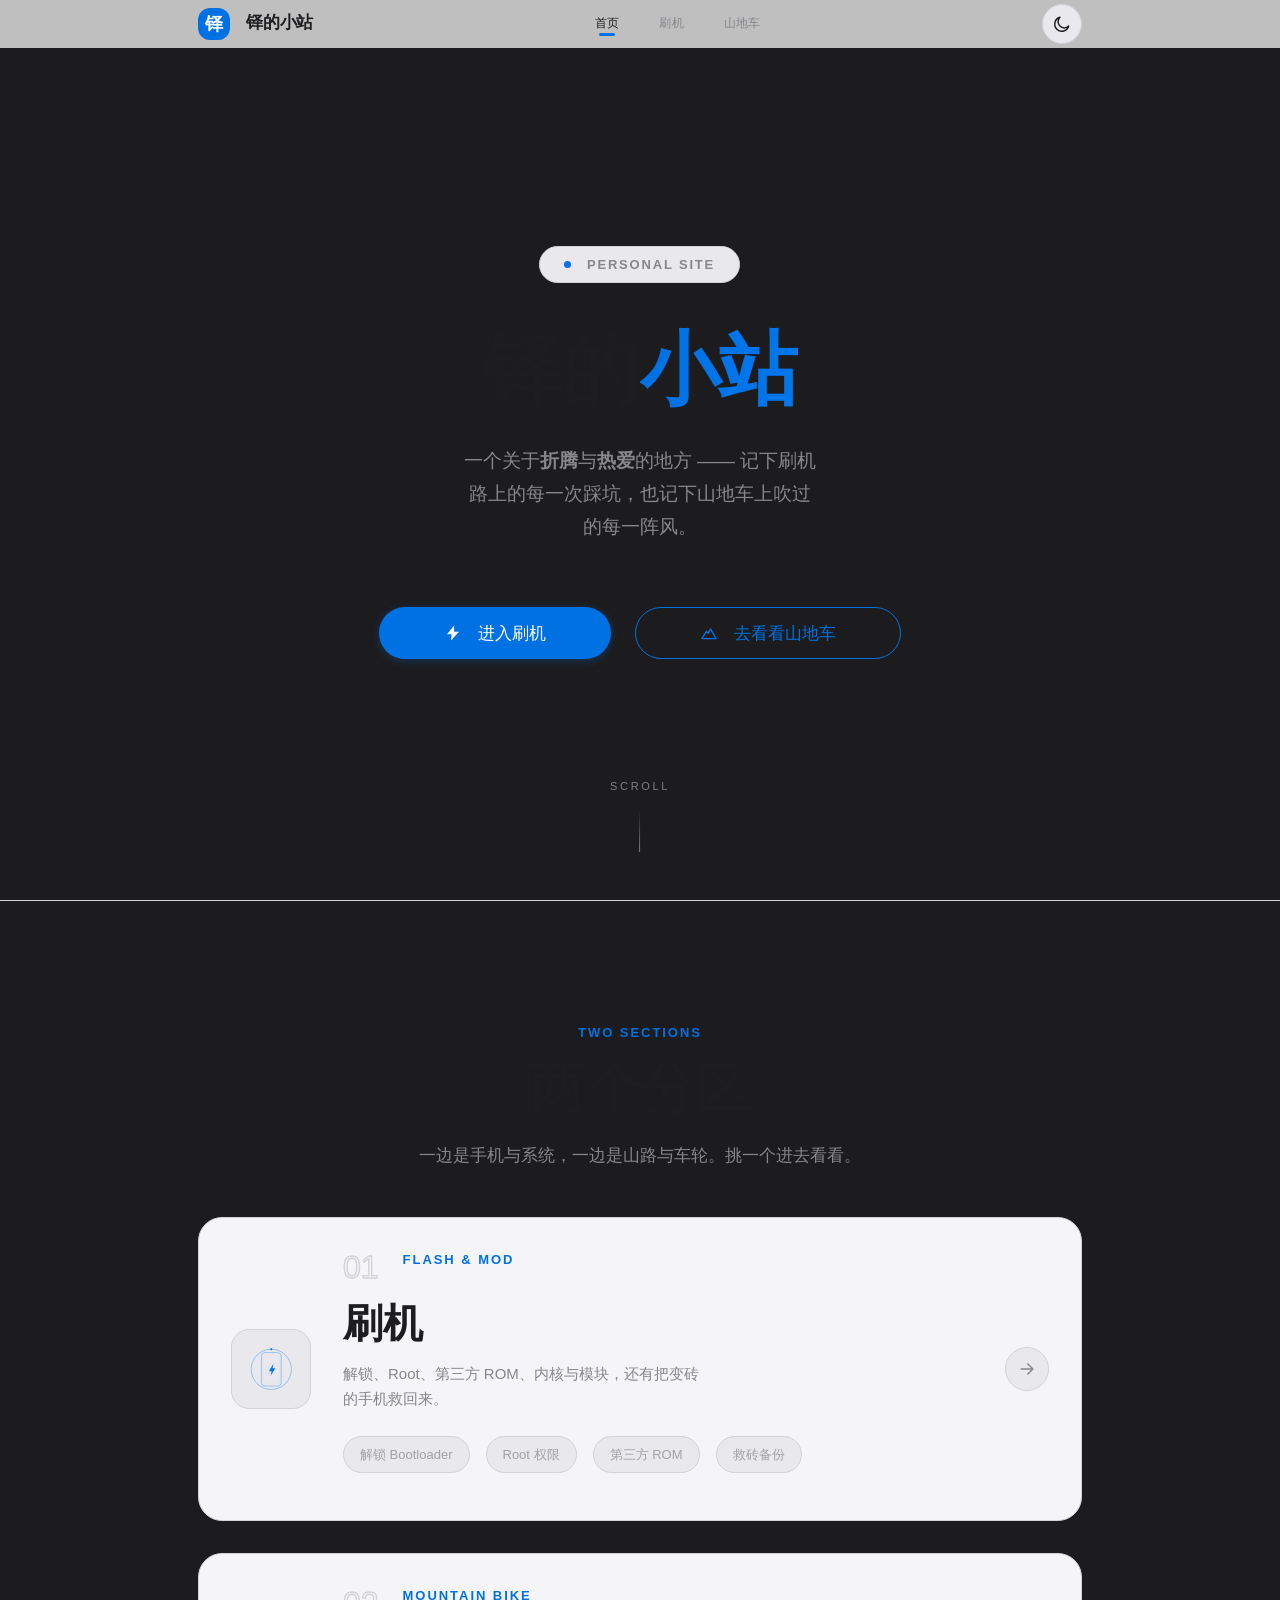
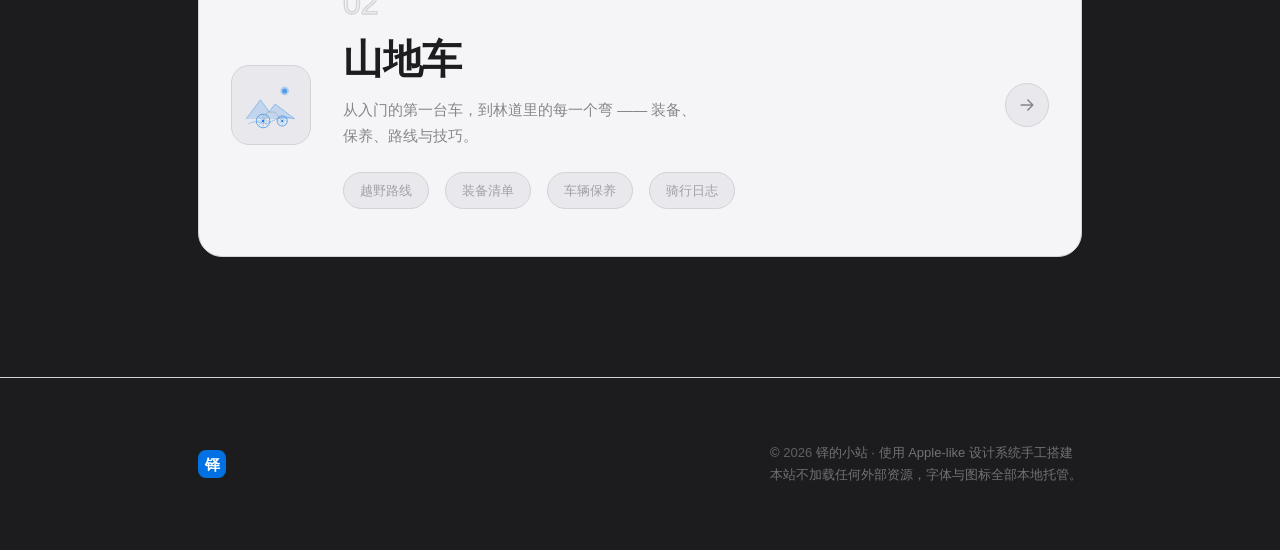
==== index.html @ e18facf3 "refactor: Apple-like minimal redesign for GitHub Pages - Add DESIGN.md with complete design tokens (" ====
<!DOCTYPE html>
<html lang="zh-CN">
<head>
<meta charset="UTF-8">
<meta name="viewport" content="width=device-width, initial-scale=1, viewport-fit=cover">
<meta name="theme-color" content="#FFFFFF">
<meta name="description" content="铎的小站 —— 记录刷机折腾与山地车骑行。">
<title>铎的小站</title>
<link rel="icon" href="data:image/svg+xml,%3Csvg%20xmlns%3D%22http%3A%2F%2Fwww.w3.org%2F2000%2Fsvg%22%20viewBox%3D%220%200%2064%2064%22%3E%0A%20%20%3Crect%20x%3D%222%22%20y%3D%222%22%20width%3D%2260%22%20height%3D%2260%22%20rx%3D%2212%22%20fill%3D%22%230071E3%22%2F%3E%0A%20%20%3Ctext%20x%3D%2232%22%20y%3D%2246%22%20font-size%3D%2240%22%20text-anchor%3D%22middle%22%20fill%3D%22%23FFFFFF%22%0A%20%20%20%20font-family%3D%22system-ui%2C-apple-system%2CPingFang%20SC%2CMicrosoft%20YaHei%2Csans-serif%22%3E%E9%93%8E%3C%2Ftext%3E%0A%3C%2Fsvg%3E" type="image/svg+xml">
<link rel="preload" href="styles.css" as="style">
<link rel="stylesheet" href="styles.css">
</head>
<body>

<!-- Progress Bar -->
<div class="progress-rail" aria-hidden="true"><div class="progress-bar" id="pbar"></div></div>

<!-- Navigation -->
<header class="nav" id="topbar">
  <div class="nav__inner container">
    <a class="nav__brand" href="index.html" aria-label="回到首页">
      <span class="nav__brand-mark">铎</span>
      <span class="nav__brand-name">铎的小站</span>
    </a>

    <nav class="nav__links" aria-label="主导航">
      <a class="nav__link active" href="index.html">首页</a>
      <a class="nav__link" href="flash.html">刷机</a>
      <a class="nav__link" href="bike.html">山地车</a>
    </nav>

    <div class="nav__actions">
      <button class="nav__toggle" id="themeBtn" type="button" aria-label="切换深浅色主题" aria-pressed="false">
        <svg class="icon-sun" viewBox="0 0 24 24" fill="none" stroke="currentColor" stroke-width="1.8" stroke-linecap="round" stroke-linejoin="round" aria-hidden="true">
          <circle cx="12" cy="12" r="4"/><path d="M12 2v2M12 20v2M2 12h2M20 12h2M5 5l1.5 1.5M17.5 17.5l1.5 1.5M19 5l-1.5 1.5M6.5 17.5l-1.5 1.5"/>
        </svg>
        <svg class="icon-moon" viewBox="0 0 24 24" fill="none" stroke="currentColor" stroke-width="1.8" stroke-linecap="round" stroke-linejoin="round" aria-hidden="true">
          <path d="M20 14.5A8.5 8.5 0 1 1 9.5 4a7 7 0 0 0 10.5 10.5z"/>
        </svg>
      </button>

      <button class="nav__menu-btn" id="menuBtn" type="button" aria-label="打开菜单" aria-expanded="false" aria-controls="mobileMenu">
        <svg class="icon-menu" viewBox="0 0 24 24" fill="none" stroke="currentColor" stroke-width="2" stroke-linecap="round" stroke-linejoin="round" aria-hidden="true">
          <path d="M3 6h18M3 12h18M3 18h18"/>
        </svg>
        <svg class="icon-close" viewBox="0 0 24 24" fill="none" stroke="currentColor" stroke-width="2" stroke-linecap="round" stroke-linejoin="round" aria-hidden="true" style="display:none">
          <path d="M18 6L6 18M6 6l12 12"/>
        </svg>
      </button>
    </div>
  </div>
</header>

<!-- Mobile Menu -->
<nav class="nav__mobile-menu" id="mobileMenu" aria-label="移动端菜单">
  <a class="nav__mobile-link active" href="index.html">首页</a>
  <a class="nav__mobile-link" href="flash.html">刷机</a>
  <a class="nav__mobile-link" href="bike.html">山地车</a>
</nav>

<main>

  <!-- Hero Section -->
  <section class="hero" aria-labelledby="hero-title">
    <div class="hero__inner">
      <p class="hero__eyebrow reveal"><span class="dot" aria-hidden="true"></span>Personal Site</p>
      <h1 id="hero-title" class="hero__title reveal d1">铎的<span class="accent">小站</span></h1>
      <p class="hero__lede reveal d2">一个关于<b>折腾</b>与<b>热爱</b>的地方 —— 记下刷机路上的每一次踩坑，也记下山地车上吹过的每一阵风。</p>
      <div class="hero__cta reveal d3">
        <a class="btn btn--primary btn--lg" href="flash.html">
          <svg viewBox="0 0 24 24" fill="currentColor" aria-hidden="true"><path d="M13.5 2 4 13.6h6.1L9.4 22 20 10.2h-6.4z"/></svg>
          进入刷机
        </a>
        <a class="btn btn--secondary btn--lg" href="bike.html">
          <svg viewBox="0 0 24 24" fill="none" stroke="currentColor" stroke-width="1.8" stroke-linecap="round" stroke-linejoin="round" aria-hidden="true">
            <path d="M2.5 19.5h19L14 6.5l-3.3 5.9L8.6 9.6z"/>
          </svg>
          去看看山地车
        </a>
      </div>
    </div>
    <div class="hero__scroll-cue" aria-hidden="true"><span>Scroll</span><span class="line"></span></div>
  </section>

  <hr class="divider">

  <!-- Entry Banners -->
  <section class="section entries" aria-labelledby="entries-title">
    <div class="container">
      <header class="section__header reveal">
        <span class="section__kicker">Two Sections</span>
        <h2 id="entries-title" class="section__title">两个分区</h2>
        <p class="section__body">一边是手机与系统，一边是山路与车轮。挑一个进去看看。</p>
      </header>

      <div class="banners">
        <!-- Flash Banner -->
        <a class="banner reveal d1" href="flash.html">
          <div class="banner__grid">
            <div class="banner__media" aria-hidden="true">
              <svg viewBox="0 0 320 320" role="img" aria-label="刷机主题插画">
                <defs>
                  <linearGradient id="gA" x1="0" y1="0" x2="1" y2="1">
                    <stop offset="0" style="stop-color:var(--color-accent-primary)"/>
                    <stop offset="1" style="stop-color:var(--color-accent-hover)"/>
                  </linearGradient>
                </defs>
                <circle cx="160" cy="160" r="118" fill="none" stroke="url(#gA)" stroke-opacity=".28" stroke-width="1.6"/>
                <circle class="trace" cx="160" cy="160" r="118" fill="none" stroke="url(#gA)" stroke-opacity=".85" stroke-width="2" style="animation: spin 14s linear infinite; transform-origin: center;"/>
                <g style="animation: spin 14s linear infinite; transform-origin: center;">
                  <circle cx="160" cy="42" r="6" fill="url(#gA)"/>
                </g>
                <rect x="102" y="62" width="116" height="196" rx="24" fill-opacity=".75" stroke="url(#gA)" stroke-width="2" style="fill:var(--color-bg-tertiary)"/>
                <rect x="112" y="80" width="96" height="160" rx="16" fill="none" stroke-opacity=".55" stroke-width="1.4" style="stroke:var(--color-border)"/>
                <g stroke="url(#gA)" stroke-width="4" stroke-linecap="round" stroke-opacity=".85">
                  <path d="M126 112h58"/><path d="M126 128h36"/><path d="M126 202h44"/>
                </g>
                <g stroke-width="4" stroke-linecap="round" stroke-opacity=".5" style="stroke:var(--color-border)">
                  <path d="M126 144h64"/><path d="M126 160h48"/><path d="M126 186h70"/>
                </g>
                <path d="M172 128 146 172h16l-6 26 28-44h-16z" fill="url(#gA)"/>
              </svg>
            </div>
            <div class="banner__info">
              <div class="banner__meta">
                <span class="banner__num">01</span>
                <span class="section__kicker">Flash & Mod</span>
              </div>
              <h3 class="banner__title">刷机</h3>
              <p class="banner__desc">解锁、Root、第三方 ROM、内核与模块，还有把变砖的手机救回来。</p>
              <ul class="banner__tags">
                <li>解锁 Bootloader</li>
                <li>Root 权限</li>
                <li>第三方 ROM</li>
                <li>救砖备份</li>
              </ul>
            </div>
            <span class="banner__arrow" aria-hidden="true">
              <svg viewBox="0 0 24 24" fill="none" stroke="currentColor" stroke-width="1.9" stroke-linecap="round" stroke-linejoin="round"><path d="M5 12h14M13 6l6 6-6 6"/></svg>
            </span>
          </div>
        </a>

        <!-- Bike Banner -->
        <a class="banner reveal d2" href="bike.html">
          <div class="banner__grid">
            <div class="banner__media" aria-hidden="true">
              <svg viewBox="0 0 320 320" role="img" aria-label="山地车主题插画">
                <defs>
                  <linearGradient id="gB" x1="0" y1="0" x2="1" y2="1">
                    <stop offset="0" style="stop-color:var(--color-accent-hover)"/>
                    <stop offset="1" style="stop-color:var(--color-accent-primary)"/>
                  </linearGradient>
                </defs>
                <circle class="pulse" cx="238" cy="76" r="26" fill="url(#gB)" fill-opacity=".22" style="animation: pulse 3.6s var(--easing-standard) infinite;"/>
                <circle cx="238" cy="76" r="15" fill="url(#gB)" fill-opacity=".55"/>
                <path d="M12 240 96 128l52 70 34-46 116 88z" fill-opacity=".16" style="fill:var(--color-accent-primary)"/>
                <path d="M12 240 96 128l52 70 34-46 116 88" fill="none" stroke="url(#gB)" stroke-width="2" stroke-linejoin="round"/>
                <path class="trace" d="M30 268c46-30 78 14 122-8s66-40 138-22" fill="none" stroke="url(#gB)" stroke-width="2.6" stroke-linecap="round" stroke-opacity=".9" style="animation: trace 20s linear infinite; stroke-dasharray: 6 8;"/>
                <g>
                  <circle cx="112" cy="252" r="40" fill="none" stroke="url(#gB)" stroke-width="3.2"/>
                  <circle cx="112" cy="252" r="7" fill="url(#gB)"/>
                  <g style="animation: spin 14s linear infinite; transform-origin: center;" stroke="url(#gB)" stroke-width="1.8" stroke-opacity=".8">
                    <path d="M112 216v72M76 252h72M86 226l52 52M138 226l-52 52"/>
                  </g>
                </g>
                <g>
                  <circle cx="224" cy="252" r="30" fill="none" stroke="url(#gB)" stroke-width="3.2"/>
                  <circle cx="224" cy="252" r="6" fill="url(#gB)"/>
                  <g style="animation: spin 14s linear infinite; transform-origin: center;" stroke="url(#gB)" stroke-width="1.6" stroke-opacity=".75">
                    <path d="M224 224v56M196 252h56M204 232l40 40M244 232l-40 40"/>
                  </g>
                </g>
                <path d="m112 252 26-52h44l42 52" fill="none" stroke-width="3" stroke-linecap="round" stroke-linejoin="round" style="stroke:var(--color-text-tertiary)"/>
              </svg>
            </div>
            <div class="banner__info">
              <div class="banner__meta">
                <span class="banner__num">02</span>
                <span class="section__kicker">Mountain Bike</span>
              </div>
              <h3 class="banner__title">山地车</h3>
              <p class="banner__desc">从入门的第一台车，到林道里的每一个弯 —— 装备、保养、路线与技巧。</p>
              <ul class="banner__tags">
                <li>越野路线</li>
                <li>装备清单</li>
                <li>车辆保养</li>
                <li>骑行日志</li>
              </ul>
            </div>
            <span class="banner__arrow" aria-hidden="true">
              <svg viewBox="0 0 24 24" fill="none" stroke="currentColor" stroke-width="1.9" stroke-linecap="round" stroke-linejoin="round"><path d="M5 12h14M13 6l6 6-6 6"/></svg>
            </span>
          </div>
        </a>
      </div>
    </div>
  </section>

</main>

<!-- Footer -->
<footer class="footer">
  <div class="container footer__inner">
    <div class="footer__brand">
      <span class="footer__brand-mark">铎</span>
      <span>铎的小站</span>
    </div>
    <div class="footer__meta">
      <span>© <span id="year">2026</span> 铎的小站 · 使用 Apple-like 设计系统手工搭建</span><br>
      <span>本站不加载任何外部资源，字体与图标全部本地托管。</span>
    </div>
  </div>
</footer>

<script>
/* ===== Theme Toggle ===== */
(function () {
  'use strict';

  var root = document.documentElement;
  var themeBtn = document.getElementById('themeBtn');
  var themeMeta = document.querySelector('meta[name="theme-color"]');

  // Check for saved theme preference
  var savedTheme = null;
  try { savedTheme = localStorage.getItem('dz-theme'); } catch (e) {}

  // Apply theme
  function applyTheme(dark) {
    root.setAttribute('data-theme', dark ? 'dark' : 'light');
    if (themeMeta) themeMeta.setAttribute('content', dark ? '#1D1D1F' : '#FFFFFF');
    if (themeBtn) themeBtn.setAttribute('aria-pressed', String(dark));
  }

  // Initialize
  var prefersDark = window.matchMedia('(prefers-color-scheme: dark)').matches;
  applyTheme(savedTheme ? savedTheme === 'dark' : prefersDark);

  // Toggle function
  function toggleTheme() {
    var dark = root.getAttribute('data-theme') !== 'dark';
    applyTheme(dark);
    try { localStorage.setItem('dz-theme', dark ? 'dark' : 'light'); } catch (e) {}
  }

  // Event delegation for theme button
  document.addEventListener('click', function (e) {
    var el = e.target;
    while (el && el !== document) {
      if (el.id === 'themeBtn') { toggleTheme(); return; }
      el = el.parentNode;
    }
  }, true);

  if (themeBtn) {
    themeBtn.addEventListener('click', function (e) { e.stopPropagation(); });
  }

  /* ===== Mobile Menu Toggle ===== */
  var menuBtn = document.getElementById('menuBtn');
  var mobileMenu = document.getElementById('mobileMenu');
  var menuIcon = menuBtn?.querySelector('.icon-menu');
  var closeIcon = menuBtn?.querySelector('.icon-close');

  if (menuBtn && mobileMenu) {
    menuBtn.addEventListener('click', function (e) {
      e.stopPropagation();
      var isOpen = mobileMenu.classList.toggle('open');
      menuBtn.setAttribute('aria-expanded', String(isOpen));
      if (menuIcon && closeIcon) {
        menuIcon.style.display = isOpen ? 'none' : 'block';
        closeIcon.style.display = isOpen ? 'block' : 'none';
      }
    });

    // Close menu when clicking a link
    mobileMenu.querySelectorAll('a').forEach(function (link) {
      link.addEventListener('click', function () {
        mobileMenu.classList.remove('open');
        menuBtn.setAttribute('aria-expanded', 'false');
        if (menuIcon && closeIcon) {
          menuIcon.style.display = 'block';
          closeIcon.style.display = 'none';
        }
      });
    });

    // Close menu when clicking outside
    document.addEventListener('click', function (e) {
      if (!mobileMenu.contains(e.target) && !menuBtn.contains(e.target)) {
        mobileMenu.classList.remove('open');
        menuBtn.setAttribute('aria-expanded', 'false');
        if (menuIcon && closeIcon) {
          menuIcon.style.display = 'block';
          closeIcon.style.display = 'none';
        }
      }
    });
  }

  /* ===== Reveal Animation (IntersectionObserver) ===== */
  (function reveal() {
    var items = document.querySelectorAll('.reveal');
    if (!('IntersectionObserver' in window)) {
      items.forEach(function (el) { el.classList.add('in'); });
      return;
    }
    var reduceMotion = window.matchMedia('(prefers-reduced-motion: reduce)').matches;
    if (reduceMotion) {
      items.forEach(function (el) { el.classList.add('in'); });
      return;
    }
    var io = new IntersectionObserver(function (entries) {
      entries.forEach(function (en) {
        if (en.isIntersecting) {
          en.target.classList.add('in');
          io.unobserve(en.target);
        }
      });
    }, { rootMargin: '0px 0px -8% 0px', threshold: 0.12 });
    items.forEach(function (el) { io.observe(el); });
  })();

  /* ===== Scroll UI: Nav scrolled state & Progress bar ===== */
  (function scrollUI() {
    var bar = document.getElementById('topbar');
    var pbar = document.getElementById('pbar');
    var cue = document.querySelector('.hero__scroll-cue');
    var ticking = false;

    function update() {
      var y = window.scrollY || window.pageYOffset || 0;
      var max = Math.max(1, document.documentElement.scrollHeight - window.innerHeight);
      if (bar) bar.classList.toggle('scrolled', y > 12);
      if (pbar) pbar.style.width = Math.min(100, (y / max) * 100).toFixed(2) + '%';
      if (cue) cue.style.opacity = y > 80 ? '0' : '';
      ticking = false;
    }

    window.addEventListener('scroll', function () {
      if (!ticking) { ticking = true; requestAnimationFrame(update); }
    }, { passive: true });

    update();
  })();

  /* ===== Year ===== */
  var yearEl = document.getElementById('year');
  if (yearEl) yearEl.textContent = String(new Date().getFullYear());

})();
</script>
</body>
</html>
---- styles.css ----
/* ============================================================
   DUO-S-WEBSITE — Apple-like Minimal Design System
   共享样式文件：所有页面引用此 CSS
   ============================================================ */

/* ---------- CSS Custom Properties (Design Tokens) ---------- */
:root {
  /* Colors - Light Mode (Default) */
  --color-bg-primary: #FFFFFF;
  --color-bg-secondary: #F5F5F7;
  --color-bg-tertiary: #E8E8ED;
  --color-text-primary: #1D1D1F;
  --color-text-secondary: #86868B;
  --color-text-tertiary: #A1A1A6;
  --color-border: #D2D2D7;
  --color-accent-primary: #0071E3;
  --color-accent-hover: #0077ED;
  --color-accent-pressed: #0066CC;
  --color-focus: #0071E3;
  --color-error: #FF3B30;
  --color-success: #34C759;

  /* Typography */
  --font-family: -apple-system, BlinkMacSystemFont, "SF Pro Display", "SF Pro Text", "Helvetica Neue", Arial, sans-serif;
  --font-family-display: -apple-system, BlinkMacSystemFont, "SF Pro Display", "SF Pro Text", "Helvetica Neue", Arial, sans-serif;
  --font-family-mono: ui-monospace, SFMono-Regular, Menlo, Consolas, monospace;

  --text-hero: clamp(48px, 8vw, 80px);
  --text-section: clamp(40px, 5vw, 56px);
  --text-subtitle: clamp(24px, 3vw, 32px);
  --text-body-lg: 17px;
  --text-body: 15px;
  --text-caption: 13px;
  --text-nav: 12px;
  --text-btn: 17px;

  --lh-hero: 1.05;
  --lh-section: 1.1;
  --lh-body: 1.47;
  --lh-body-sm: 1.5;
  --lh-nav: 1.2;

  --ls-hero: -0.015em;
  --ls-section: -0.01em;
  --ls-nav: 0.02em;

  /* Spacing (Base unit: 8px) */
  --space-1: 8px;
  --space-2: 16px;
  --space-3: 24px;
  --space-4: 32px;
  --space-5: 48px;
  --space-6: 64px;
  --space-7: 80px;
  --space-8: 120px;

  --container-max: 980px;
  --container-wide: 1200px;
  --margin-mobile: 20px;
  --margin-desktop: 48px;

  --bp-mobile: 734px;
  --bp-tablet: 1068px;
  --bp-desktop: 1200px;

  /* Border Radius */
  --radius-sm: 8px;
  --radius-md: 12px;
  --radius-lg: 18px;
  --radius-xl: 24px;
  --radius-pill: 980px;

  /* Shadows */
  --shadow-sm: 0 1px 2px rgba(0, 0, 0, 0.04);
  --shadow-md: 0 4px 12px rgba(0, 0, 0, 0.08);
  --shadow-lg: 0 12px 32px rgba(0, 0, 0, 0.12);

  /* Navigation */
  --nav-height: 48px;
  --nav-bg: rgba(255, 255, 255, 0.72);
  --nav-blur: saturate(180%) blur(20px);
  --nav-border: 1px solid var(--color-border);

  /* Motion */
  --duration-fast: 200ms;
  --duration-normal: 300ms;
  --duration-slow: 400ms;
  --easing-standard: cubic-bezier(0.4, 0, 0.2, 1);
  --easing-decelerate: cubic-bezier(0, 0, 0.2, 1);
  --easing-accelerate: cubic-bezier(0.4, 0, 1, 1);

  /* Z-Index */
  --z-nav: 100;
  --z-dropdown: 200;
  --z-modal: 1000;
  --z-toast: 1100;
}

/* Dark Mode - prefers-color-scheme */
@media (prefers-color-scheme: dark) {
  :root {
    --color-bg-primary: #1D1D1F;
    --color-bg-secondary: #2C2C2E;
    --color-bg-tertiary: #3A3A3C;
    --color-text-primary: #FFFFFF;
    --color-text-secondary: #8E8E93;
    --color-text-tertiary: #636366;
    --color-border: #3A3A3C;
    --color-accent-primary: #0A84FF;
    --color-accent-hover: #409CFF;
    --color-accent-pressed: #0071E3;
    --color-focus: #0A84FF;
    --color-error: #FF453A;
    --color-success: #32D74B;

    --shadow-sm: 0 1px 2px rgba(0, 0, 0, 0.3);
    --shadow-md: 0 4px 12px rgba(0, 0, 0, 0.4);
    --shadow-lg: 0 12px 32px rgba(0, 0, 0, 0.5);

    --nav-bg: rgba(29, 29, 31, 0.72);
  }
}

/* Explicit dark mode via [data-theme="dark"] for manual toggle */
[data-theme="dark"] {
  --color-bg-primary: #1D1D1F;
  --color-bg-secondary: #2C2C2E;
  --color-bg-tertiary: #3A3A3C;
  --color-text-primary: #FFFFFF;
  --color-text-secondary: #8E8E93;
  --color-text-tertiary: #636366;
  --color-border: #3A3A3C;
  --color-accent-primary: #0A84FF;
  --color-accent-hover: #409CFF;
  --color-accent-pressed: #0071E3;
  --color-focus: #0A84FF;
  --color-error: #FF453A;
  --color-success: #32D74B;

  --shadow-sm: 0 1px 2px rgba(0, 0, 0, 0.3);
  --shadow-md: 0 4px 12px rgba(0, 0, 0, 0.4);
  --shadow-lg: 0 12px 32px rgba(0, 0, 0, 0.5);

  --nav-bg: rgba(29, 29, 31, 0.72);
}

/* ---------- Base Reset ---------- */
*, *::before, *::after {
  box-sizing: border-box;
}

html {
  background: var(--color-bg-primary);
  scroll-behavior: smooth;
  scroll-padding-top: calc(var(--nav-height) + var(--space-2));
  -webkit-text-size-adjust: 100%;
}

body {
  margin: 0;
  min-height: 100vh;
  overflow-x: hidden;
  font-family: var(--font-family);
  font-size: var(--text-body);
  line-height: var(--lh-body);
  color: var(--color-text-primary);
  background: transparent;
  -webkit-font-smoothing: antialiased;
  -moz-osx-font-smoothing: grayscale;
  text-rendering: optimizeLegibility;
}

img, svg {
  display: block;
  max-width: 100%;
  height: auto;
}

a {
  color: inherit;
  text-decoration: none;
}

::selection {
  background: rgba(0, 113, 227, 0.3);
}

/* Focus visible - accessibility */
:focus-visible {
  outline: 2px solid var(--color-focus);
  outline-offset: 2px;
  border-radius: 4px;
}

/* Reduced motion */
@media (prefers-reduced-motion: reduce) {
  html {
    scroll-behavior: auto;
  }
  *, *::before, *::after {
    animation-duration: 0.01ms !important;
    animation-iteration-count: 1 !important;
    transition-duration: 0.01ms !important;
  }
}

/* Screen reader only */
.sr-only {
  position: absolute;
  width: 1px;
  height: 1px;
  padding: 0;
  margin: -1px;
  overflow: hidden;
  clip: rect(0, 0, 0, 0);
  white-space: nowrap;
  border: 0;
}

/* ---------- Layout Utilities ---------- */
.container {
  width: 100%;
  max-width: var(--container-max);
  margin: 0 auto;
  padding: 0 var(--margin-mobile);
}

@media (min-width: 734px) {
  .container {
    padding: 0 var(--margin-desktop);
  }
}

.container-wide {
  width: 100%;
  max-width: var(--container-wide);
  margin: 0 auto;
  padding: 0 var(--margin-mobile);
}

@media (min-width: 734px) {
  .container-wide {
    padding: 0 var(--margin-desktop);
  }
}

/* ---------- Navigation ---------- */
.nav {
  position: fixed;
  top: 0;
  left: 0;
  right: 0;
  height: var(--nav-height);
  z-index: var(--z-nav);
  background: var(--nav-bg);
  backdrop-filter: var(--nav-blur);
  -webkit-backdrop-filter: var(--nav-blur);
  display: flex;
  align-items: center;
  transition: background var(--duration-normal) var(--easing-standard),
              backdrop-filter var(--duration-normal) var(--easing-standard),
              border-color var(--duration-normal) var(--easing-standard);
  border-bottom: 1px solid transparent;
}

.nav::after {
  content: "";
  position: absolute;
  inset: 0;
  border-bottom: 1px solid transparent;
  pointer-events: none;
  transition: border-color var(--duration-normal) var(--easing-standard);
}

.nav.scrolled {
  background: rgba(255, 255, 255, 0.84);
  -webkit-backdrop-filter: var(--nav-blur);
  backdrop-filter: var(--nav-blur);
}

[data-theme="dark"] .nav.scrolled,
@media (prefers-color-scheme: dark) {
  .nav.scrolled {
    background: rgba(29, 29, 31, 0.84);
  }
}

.nav.scrolled::after {
  border-bottom-color: var(--color-border);
}

.nav__inner {
  display: flex;
  align-items: center;
  justify-content: space-between;
  height: 100%;
  gap: var(--space-4);
}

.nav__brand {
  display: flex;
  align-items: center;
  gap: var(--space-2);
  font-weight: 600;
  letter-spacing: -0.01em;
  font-size: var(--text-body-lg);
  color: var(--color-text-primary);
  text-decoration: none;
}

.nav__brand-mark {
  width: 32px;
  height: 32px;
  border-radius: var(--radius-md);
  display: grid;
  place-items: center;
  font-family: var(--font-family-display);
  font-size: 18px;
  font-weight: 700;
  line-height: 1;
  color: #FFFFFF;
  background: var(--color-accent-primary);
}

.nav__links {
  display: none;
  align-items: center;
  gap: var(--space-1);
}

@media (min-width: 734px) {
  .nav__links {
    display: flex;
  }
}

.nav__link {
  position: relative;
  display: inline-flex;
  align-items: center;
  padding: var(--space-1) var(--space-2);
  border-radius: var(--radius-pill);
  font-size: var(--text-nav);
  font-weight: 400;
  letter-spacing: var(--ls-nav);
  color: var(--color-text-secondary);
  text-transform: uppercase;
  transition: color var(--duration-fast) var(--easing-standard),
              background var(--duration-fast) var(--easing-standard);
}

.nav__link:hover {
  color: var(--color-text-primary);
  background: rgba(0, 0, 0, 0.04);
}

[data-theme="dark"] .nav__link:hover,
@media (prefers-color-scheme: dark) {
  .nav__link:hover {
    background: rgba(255, 255, 255, 0.08);
  }
}

.nav__link.active {
  color: var(--color-text-primary);
}

.nav__link.active::after {
  content: "";
  position: absolute;
  left: 50%;
  bottom: 4px;
  transform: translateX(-50%);
  width: 16px;
  height: 3px;
  border-radius: 3px;
  background: var(--color-accent-primary);
}

.nav__actions {
  display: flex;
  align-items: center;
  gap: var(--space-2);
}

.nav__toggle {
  display: flex;
  align-items: center;
  justify-content: center;
  width: 40px;
  height: 40px;
  border: 1px solid var(--color-border);
  border-radius: var(--radius-pill);
  background: var(--color-bg-tertiary);
  color: var(--color-text-primary);
  cursor: pointer;
  transition: transform var(--duration-fast) var(--easing-standard),
              background var(--duration-fast) var(--easing-standard),
              border-color var(--duration-fast) var(--easing-standard);
}

.nav__toggle:hover {
  background: var(--color-bg-secondary);
  transform: translateY(-1px);
}

.nav__toggle:active {
  transform: scale(0.94);
}

.nav__toggle svg {
  width: 20px;
  height: 20px;
}

.nav__toggle .icon-sun {
  display: none;
}

.nav__toggle .icon-moon {
  display: block;
}

[data-theme="light"] .nav__toggle .icon-sun,
@media (prefers-color-scheme: light) {
  [data-theme="light"] .nav__toggle .icon-sun {
    display: block;
  }
  [data-theme="light"] .nav__toggle .icon-moon {
    display: none;
  }
}

[data-theme="dark"] .nav__toggle .icon-sun,
@media (prefers-color-scheme: dark) {
  [data-theme="dark"] .nav__toggle .icon-sun {
    display: block;
  }
  [data-theme="dark"] .nav__toggle .icon-moon {
    display: none;
  }
}

/* Mobile menu */
.nav__menu-btn {
  display: flex;
  align-items: center;
  justify-content: center;
  width: 40px;
  height: 40px;
  border: none;
  background: transparent;
  color: var(--color-text-primary);
  cursor: pointer;
  border-radius: var(--radius-md);
  transition: background var(--duration-fast) var(--easing-standard);
}

.nav__menu-btn:hover {
  background: var(--color-bg-tertiary);
}

.nav__menu-btn svg {
  width: 22px;
  height: 22px;
}

@media (min-width: 734px) {
  .nav__menu-btn {
    display: none;
  }
}

.nav__mobile-menu {
  position: fixed;
  top: var(--nav-height);
  left: 0;
  right: 0;
  bottom: 0;
  z-index: var(--z-dropdown);
  background: var(--color-bg-primary);
  padding: var(--space-6) var(--margin-mobile);
  display: none;
  flex-direction: column;
  align-items: flex-start;
  gap: var(--space-2);
  overflow-y: auto;
}

.nav__mobile-menu.open {
  display: flex;
}

.nav__mobile-link {
  display: block;
  width: 100%;
  padding: var(--space-3) var(--space-2);
  border-radius: var(--radius-md);
  font-size: var(--text-body-lg);
  font-weight: 400;
  color: var(--color-text-primary);
  transition: background var(--duration-fast) var(--easing-standard);
}

.nav__mobile-link:hover,
.nav__mobile-link.active {
  background: var(--color-bg-tertiary);
  color: var(--color-text-primary);
}

.nav__mobile-divider {
  width: 100%;
  height: 1px;
  background: var(--color-border);
  margin: var(--space-2) 0;
}

/* ---------- Progress Bar ---------- */
.progress-rail {
  position: fixed;
  top: 0;
  left: 0;
  right: 0;
  height: 2px;
  z-index: calc(var(--z-nav) - 1);
  background: transparent;
}

.progress-bar {
  height: 100%;
  width: 0%;
  transform-origin: 0 50%;
  background: var(--color-accent-primary);
  transition: width 0.1s linear;
}

/* ---------- Buttons ---------- */
.btn {
  position: relative;
  display: inline-flex;
  align-items: center;
  justify-content: center;
  gap: var(--space-2);
  height: 44px;
  padding: 0 var(--space-4);
  border-radius: var(--radius-pill);
  border: 1px solid transparent;
  font-family: inherit;
  font-size: var(--text-btn);
  font-weight: 400;
  line-height: 1;
  letter-spacing: normal;
  cursor: pointer;
  user-select: none;
  transition: transform var(--duration-fast) var(--easing-standard),
              box-shadow var(--duration-normal) var(--easing-standard),
              background var(--duration-fast) var(--easing-standard),
              border-color var(--duration-fast) var(--easing-standard),
              color var(--duration-fast) var(--easing-standard);
  white-space: nowrap;
}

.btn:active {
  transform: scale(0.97);
}

.btn:disabled {
  opacity: 0.4;
  cursor: not-allowed;
  transform: none;
}

.btn svg {
  width: 18px;
  height: 18px;
  flex-shrink: 0;
}

/* Primary Button */
.btn--primary {
  color: #FFFFFF;
  background: var(--color-accent-primary);
  box-shadow: 0 2px 8px rgba(0, 113, 227, 0.3);
}

.btn--primary:hover:not(:disabled) {
  background: var(--color-accent-hover);
  transform: translateY(-1px);
  box-shadow: 0 4px 16px rgba(0, 113, 227, 0.4);
}

.btn--primary:active:not(:disabled) {
  background: var(--color-accent-pressed);
  transform: scale(0.97);
  box-shadow: 0 1px 4px rgba(0, 113, 227, 0.3);
}

/* Secondary Button */
.btn--secondary {
  color: var(--color-accent-primary);
  background: transparent;
  border-color: var(--color-accent-primary);
}

.btn--secondary:hover:not(:disabled) {
  background: rgba(0, 113, 227, 0.08);
  transform: translateY(-1px);
}

.btn--secondary:active:not(:disabled) {
  background: rgba(0, 113, 227, 0.12);
  transform: scale(0.97);
}

/* Ghost Button */
.btn--ghost {
  color: var(--color-text-primary);
  background: transparent;
  border-color: transparent;
}

.btn--ghost:hover:not(:disabled) {
  background: var(--color-bg-tertiary);
  transform: translateY(-1px);
}

.btn--ghost:active:not(:disabled) {
  background: var(--color-bg-secondary);
  transform: scale(0.97);
}

/* Button Sizes */
.btn--sm {
  height: 36px;
  padding: 0 var(--space-3);
  font-size: var(--text-caption);
}

.btn--lg {
  height: 52px;
  padding: 0 var(--space-6);
  font-size: var(--text-body-lg);
}

/* ---------- Cards ---------- */
.card {
  background: var(--color-bg-primary);
  border: 1px solid var(--color-border);
  border-radius: var(--radius-lg);
  padding: var(--space-5);
  transition: transform var(--duration-normal) var(--easing-standard),
              box-shadow var(--duration-normal) var(--easing-standard),
              border-color var(--duration-normal) var(--easing-standard);
}

.card:hover {
  transform: translateY(-2px);
  box-shadow: var(--shadow-md);
  border-color: var(--color-accent-primary);
}

.card--interactive {
  cursor: pointer;
}

.card--flat {
  box-shadow: none;
}

.card--flat:hover {
  box-shadow: var(--shadow-sm);
}

/* ---------- Section ---------- */
.section {
  position: relative;
  padding: var(--space-7) 0;
  scroll-margin-top: calc(var(--nav-height) + var(--space-2));
}

@media (min-width: 1068px) {
  .section {
    padding: var(--space-8) 0;
  }
}

.section--alt {
  background: var(--color-bg-secondary);
}

.section__header {
  margin-bottom: var(--space-5);
  text-align: center;
}

.section__kicker {
  display: inline-block;
  margin-bottom: var(--space-2);
  font-size: var(--text-caption);
  font-weight: 600;
  letter-spacing: 0.15em;
  text-transform: uppercase;
  color: var(--color-accent-primary);
}

.section__title {
  margin: 0;
  font-family: var(--font-family-display);
  font-weight: 600;
  font-size: var(--text-section);
  line-height: var(--lh-section);
  letter-spacing: var(--ls-section);
  color: var(--color-text-primary);
}

.section__body {
  margin: var(--space-3) auto 0;
  max-width: 52ch;
  font-size: var(--text-body-lg);
  line-height: var(--lh-body);
  color: var(--color-text-secondary);
  text-wrap: pretty;
}

.section__body strong {
  color: var(--color-text-primary);
  font-weight: 600;
}

/* ---------- Divider ---------- */
.divider {
  height: 1px;
  border: 0;
  margin: 0;
  background: var(--color-border);
}

/* ---------- Badge/Tag ---------- */
.badge {
  display: inline-flex;
  align-items: center;
  padding: 4px var(--space-2);
  border-radius: var(--radius-pill);
  font-size: var(--text-caption);
  font-weight: 500;
  color: var(--color-text-secondary);
  background: var(--color-bg-tertiary);
  border: 1px solid var(--color-border);
  transition: transform var(--duration-fast) var(--easing-standard),
              color var(--duration-fast) var(--easing-standard),
              border-color var(--duration-fast) var(--easing-standard);
}

.badge:hover {
  transform: translateY(-1px);
  color: var(--color-text-primary);
  border-color: var(--color-accent-primary);
}

.badge--primary {
  color: #FFFFFF;
  background: var(--color-accent-primary);
  border-color: var(--color-accent-primary);
}

.badge--primary:hover {
  background: var(--color-accent-hover);
  border-color: var(--color-accent-hover);
  color: #FFFFFF;
}

/* ---------- Chips/Tag List ---------- */
.chips {
  display: flex;
  flex-wrap: wrap;
  gap: var(--space-2);
  margin: var(--space-4) 0 0;
  padding: 0;
  list-style: none;
}

.chip {
  padding: var(--space-1) var(--space-3);
  border-radius: var(--radius-pill);
  font-size: var(--text-caption);
  font-weight: 500;
  color: var(--color-text-secondary);
  background: var(--color-bg-tertiary);
  border: 1px solid var(--color-border);
  transition: transform var(--duration-fast) var(--easing-standard),
              color var(--duration-fast) var(--easing-standard),
              border-color var(--duration-fast) var(--easing-standard);
}

.chip:hover {
  transform: translateY(-1px);
  color: var(--color-text-primary);
  border-color: var(--color-accent-primary);
}

/* ---------- Points/Feature List ---------- */
.points {
  display: grid;
  gap: var(--space-3);
  margin: var(--space-5) 0 0;
  padding: 0;
  list-style: none;
}

@media (min-width: 560px) {
  .points {
    grid-template-columns: 1fr 1fr;
  }
}

.point {
  display: flex;
  gap: var(--space-3);
  align-items: flex-start;
  padding: var(--space-4);
  border-radius: var(--radius-md);
  background: var(--color-bg-primary);
  border: 1px solid var(--color-border);
  transition: transform var(--duration-fast) var(--easing-standard),
              background var(--duration-fast) var(--easing-standard);
}

.point:hover {
  transform: translateY(-2px);
  background: var(--color-bg-secondary);
}

.point__icon {
  width: 40px;
  height: 40px;
  flex-shrink: 0;
  border-radius: var(--radius-sm);
  display: grid;
  place-items: center;
  color: var(--color-accent-primary);
  background: rgba(0, 113, 227, 0.1);
}

.point__icon svg {
  width: 22px;
  height: 22px;
}

.point__title {
  margin: 0 0 var(--space-1);
  font-weight: 600;
  font-size: var(--text-body);
  line-height: 1.4;
  color: var(--color-text-primary);
}

.point__desc {
  margin: 0;
  font-size: var(--text-caption);
  line-height: 1.55;
  color: var(--color-text-secondary);
}

/* ---------- Visual Panel ---------- */
.visual {
  position: relative;
}

.panel {
  position: relative;
  overflow: hidden;
  border-radius: var(--radius-xl);
  border: 1px solid var(--color-border);
  background: var(--color-bg-secondary);
  aspect-ratio: 4/3;
  display: grid;
  place-items: center;
  transition: transform var(--duration-normal) var(--easing-standard),
              box-shadow var(--duration-normal) var(--easing-standard);
}

.panel:hover {
  transform: translateY(-4px);
  box-shadow: var(--shadow-lg);
}

.panel svg {
  width: min(80%, 400px);
  height: auto;
  overflow: visible;
}

/* ---------- Footer ---------- */
.footer {
  padding: var(--space-6) 0;
  border-top: 1px solid var(--color-border);
}

.footer__inner {
  display: flex;
  flex-wrap: wrap;
  align-items: center;
  justify-content: space-between;
  gap: var(--space-4);
}

.footer__brand {
  display: flex;
  align-items: center;
  gap: var(--space-2);
  font-family: var(--font-family-display);
  font-size: var(--text-body);
  color: var(--color-text-primary);
}

.footer__brand-mark {
  width: 28px;
  height: 28px;
  border-radius: var(--radius-sm);
  display: grid;
  place-items: center;
  font-family: var(--font-family-display);
  font-size: 15px;
  font-weight: 700;
  line-height: 1;
  color: #FFFFFF;
  background: var(--color-accent-primary);
}

.footer__meta {
  font-size: var(--text-caption);
  color: var(--color-text-secondary);
  line-height: 1.7;
}

.footer__meta span {
  opacity: 0.8;
}

/* ---------- Reveal Animation ---------- */
.reveal {
  opacity: 0;
  transform: translateY(24px);
  filter: blur(8px);
  transition: opacity var(--duration-slow) var(--easing-decelerate),
              transform var(--duration-slow) var(--easing-decelerate),
              filter var(--duration-slow) var(--easing-decelerate);
}

.reveal.in {
  opacity: 1;
  transform: none;
  filter: none;
}

.reveal.d1 { transition-delay: 0.08s; }
.reveal.d2 { transition-delay: 0.16s; }
.reveal.d3 { transition-delay: 0.24s; }
.reveal.d4 { transition-delay: 0.32s; }
.reveal.d5 { transition-delay: 0.40s; }
.reveal.d6 { transition-delay: 0.48s; }

/* ---------- Grid Utilities ---------- */
.grid-2 {
  display: grid;
  grid-template-columns: 1fr;
  gap: var(--space-5);
  align-items: center;
}

@media (min-width: 880px) {
  .grid-2 {
    grid-template-columns: 1fr 1fr;
  }
}

.grid-2.flip > .visual {
  order: -1;
}

@media (max-width: 879px) {
  .grid-2.flip > .visual {
    order: 0;
  }
}

/* ---------- Hero Section ---------- */
.hero {
  position: relative;
  min-height: 100svh;
  display: flex;
  flex-direction: column;
  align-items: center;
  justify-content: center;
  text-align: center;
  padding: calc(var(--nav-height) + var(--space-6)) 0 var(--space-8);
}

.hero__inner {
  position: relative;
  z-index: 2;
  max-width: var(--container-max);
  padding: 0 var(--margin-mobile);
}

@media (min-width: 734px) {
  .hero__inner {
    padding: 0 var(--margin-desktop);
  }
}

.hero__eyebrow {
  display: inline-flex;
  align-items: center;
  gap: var(--space-2);
  padding: var(--space-1) var(--space-3);
  border-radius: var(--radius-pill);
  font-size: var(--text-caption);
  font-weight: 600;
  letter-spacing: 0.14em;
  text-transform: uppercase;
  color: var(--color-text-secondary);
  background: var(--color-bg-tertiary);
  border: 1px solid var(--color-border);
  backdrop-filter: blur(12px);
  -webkit-backdrop-filter: blur(12px);
}

.hero__eyebrow .dot {
  width: 7px;
  height: 7px;
  border-radius: 50%;
  background: var(--color-accent-primary);
  box-shadow: 0 0 0 0 rgba(0, 113, 227, 0.6);
  animation: pulse-ring 2.2s var(--easing-standard) infinite;
}

@keyframes pulse-ring {
  0% { box-shadow: 0 0 0 0 rgba(0, 113, 227, 0.55); }
  70% { box-shadow: 0 0 0 12px rgba(0, 113, 227, 0); }
  100% { box-shadow: 0 0 0 0 rgba(0, 113, 227, 0); }
}

.hero__title {
  margin: var(--space-4) 0 0;
  font-family: var(--font-family-display);
  font-weight: 600;
  font-size: var(--text-hero);
  line-height: var(--lh-hero);
  letter-spacing: var(--ls-hero);
  color: var(--color-text-primary);
  text-wrap: balance;
}

.hero__title .accent {
  background: linear-gradient(100deg, var(--color-accent-primary), var(--color-accent-hover) 55%, var(--color-accent-primary));
  background-size: 200% 100%;
  -webkit-background-clip: text;
  background-clip: text;
  color: transparent;
  animation: shimmer 7s linear infinite;
}

@keyframes shimmer {
  to { background-position: 200% 0; }
}

.hero__lede {
  margin: var(--space-4) auto 0;
  max-width: 34ch;
  font-size: clamp(15px, 4vw, 19px);
  line-height: 1.75;
  color: var(--color-text-secondary);
  text-wrap: pretty;
}

.hero__lede strong {
  color: var(--color-text-primary);
  font-weight: 600;
}

.hero__cta {
  display: flex;
  flex-wrap: wrap;
  gap: var(--space-3);
  justify-content: center;
  margin-top: var(--space-6);
}

.hero__scroll-cue {
  position: absolute;
  left: 50%;
  bottom: var(--space-5);
  transform: translateX(-50%);
  z-index: 2;
  display: flex;
  flex-direction: column;
  align-items: center;
  gap: var(--space-2);
  font-size: 11px;
  letter-spacing: 0.24em;
  text-transform: uppercase;
  color: var(--color-text-tertiary);
  opacity: 0.75;
  animation: float 2.6s var(--easing-standard) infinite;
}

.hero__scroll-cue .line {
  width: 1px;
  height: 42px;
  background: linear-gradient(180deg, transparent, var(--color-text-tertiary));
}

@keyframes float {
  0%, 100% { transform: translateX(-50%) translateY(0); }
  50% { transform: translateX(-50%) translateY(7px); }
}

/* ---------- Entry Banners ---------- */
.banners {
  display: grid;
  gap: var(--space-4);
}

.banner {
  position: relative;
  display: block;
  overflow: hidden;
  isolation: isolate;
  padding: var(--space-4);
  border-radius: var(--radius-xl);
  border: 1px solid var(--color-border);
  background: var(--color-bg-secondary);
  box-shadow: var(--shadow-sm);
  transition: transform var(--duration-normal) var(--easing-standard),
              box-shadow var(--duration-normal) var(--easing-standard),
              border-color var(--duration-normal) var(--easing-standard);
}

.banner:hover {
  transform: translateY(-4px);
  box-shadow: var(--shadow-md);
  border-color: var(--color-accent-primary);
}

.banner__grid {
  display: grid;
  grid-template-columns: auto 1fr auto;
  gap: var(--space-4);
  align-items: center;
}

@media (max-width: 560px) {
  .banner__grid {
    grid-template-columns: auto 1fr;
    gap: var(--space-3);
  }
}

.banner__media {
  width: 80px;
  aspect-ratio: 1;
  flex-shrink: 0;
  border-radius: var(--radius-lg);
  display: grid;
  place-items: center;
  border: 1px solid var(--color-border);
  background: var(--color-bg-tertiary);
}

.banner__media svg {
  width: 70%;
  height: auto;
  overflow: visible;
}

.banner__info {
  min-width: 0;
}

.banner__meta {
  display: flex;
  align-items: center;
  gap: var(--space-3);
  margin-bottom: var(--space-2);
}

.banner__num {
  font-family: var(--font-family-display);
  font-size: clamp(24px, 3vw, 32px);
  line-height: 1;
  color: transparent;
  -webkit-text-stroke: 1.4px var(--color-border);
}

.banner__title {
  margin: 0;
  font-family: var(--font-family-display);
  font-weight: 600;
  font-size: clamp(28px, 4vw, 40px);
  line-height: 1.1;
  letter-spacing: -0.01em;
  color: var(--color-text-primary);
}

.banner__desc {
  margin: var(--space-2) 0 0;
  font-size: var(--text-body);
  line-height: 1.7;
  color: var(--color-text-secondary);
  max-width: 44ch;
}

.banner__tags {
  display: flex;
  flex-wrap: wrap;
  gap: var(--space-2);
  margin-top: var(--space-3);
  padding: 0;
  list-style: none;
}

.banner__tags li {
  font-size: var(--text-caption);
  padding: var(--space-1) var(--space-2);
  border-radius: var(--radius-pill);
  color: var(--color-text-tertiary);
  background: var(--color-bg-tertiary);
  border: 1px solid var(--color-border);
}

.banner__arrow {
  width: 44px;
  height: 44px;
  flex-shrink: 0;
  border-radius: var(--radius-pill);
  display: grid;
  place-items: center;
  color: var(--color-text-secondary);
  border: 1px solid var(--color-border);
  background: var(--color-bg-tertiary);
  transition: transform var(--duration-normal) var(--easing-standard),
              background var(--duration-normal) var(--easing-standard),
              color var(--duration-normal) var(--easing-standard);
}

.banner__arrow svg {
  width: 20px;
  height: 20px;
}

.banner:hover .banner__arrow {
  transform: translateX(4px);
  background: rgba(0, 113, 227, 0.12);
  color: var(--color-accent-primary);
}

@media (max-width: 560px) {
  .banner__arrow {
    display: none;
  }
  .banner__tags {
    display: none;
  }
  .banner__desc {
    font-size: var(--text-caption);
  }
}

/* ---------- Page Header (Subpages) ---------- */
.page-header {
  padding: calc(var(--nav-height) + var(--space-6)) 0 var(--space-5);
  position: relative;
}

.page-header__inner {
  max-width: var(--container-max);
  margin: 0 auto;
  padding: 0 var(--margin-mobile);
}

@media (min-width: 734px) {
  .page-header__inner {
    padding: 0 var(--margin-desktop);
  }
}

.breadcrumb {
  display: inline-flex;
  align-items: center;
  gap: var(--space-2);
  margin-bottom: var(--space-4);
  font-size: var(--text-caption);
  font-weight: 500;
  color: var(--color-text-secondary);
}

.breadcrumb a {
  display: inline-flex;
  align-items: center;
  gap: var(--space-1);
  transition: color var(--duration-fast) var(--easing-standard);
}

.breadcrumb a:hover {
  color: var(--color-text-primary);
}

.breadcrumb svg {
  width: 14px;
  height: 14px;
}

.page-header__title {
  font-family: var(--font-family-display);
  font-weight: 600;
  font-size: clamp(40px, 8vw, 72px);
  line-height: 1.05;
  letter-spacing: -0.015em;
  margin: 0;
  color: var(--color-text-primary);
}

.page-header__desc {
  margin: var(--space-3) 0 0;
  max-width: 56ch;
  font-size: var(--text-body-lg);
  line-height: var(--lh-body);
  color: var(--color-text-secondary);
}

.page-header__hero {
  display: flex;
  flex-wrap: wrap;
  align-items: center;
  gap: var(--space-5);
  margin-top: var(--space-4);
}

.page-header__text {
  flex: 1 1 320px;
  min-width: 0;
}

.page-header__art {
  flex: 0 1 clamp(180px, 30vw, 280px);
  aspect-ratio: 1;
  border-radius: var(--radius-xl);
  display: grid;
  place-items: center;
  border: 1px solid var(--color-border);
  background: var(--color-bg-secondary);
}

.page-header__art svg {
  width: 85%;
  height: auto;
  overflow: visible;
}

/* ---------- Detail Grid ---------- */
.detail-grid {
  display: grid;
  gap: var(--space-4);
  margin-top: var(--space-5);
}

@media (min-width: 620px) {
  .detail-grid {
    grid-template-columns: 1fr 1fr;
  }
}

@media (min-width: 1000px) {
  .detail-grid {
    grid-template-columns: repeat(3, 1fr);
  }
}

.detail-card {
  position: relative;
  padding: var(--space-5);
  border-radius: var(--radius-lg);
  border: 1px solid var(--color-border);
  background: var(--color-bg-primary);
  transition: transform var(--duration-fast) var(--easing-standard),
              background var(--duration-fast) var(--easing-standard),
              border-color var(--duration-fast) var(--easing-standard);
}

.detail-card:hover {
  transform: translateY(-4px);
  background: var(--color-bg-secondary);
  border-color: var(--color-accent-primary);
}

.detail-card__icon {
  width: 48px;
  height: 48px;
  border-radius: var(--radius-md);
  display: grid;
  place-items: center;
  margin-bottom: var(--space-3);
  color: var(--color-accent-primary);
  background: rgba(0, 113, 227, 0.1);
}

.detail-card__icon svg {
  width: 24px;
  height: 24px;
}

.detail-card__title {
  margin: 0 0 var(--space-2);
  font-size: var(--text-body);
  font-weight: 600;
  letter-spacing: -0.01em;
  color: var(--color-text-primary);
}

.detail-card__desc {
  margin: 0;
  font-size: var(--text-caption);
  line-height: 1.75;
  color: var(--color-text-secondary);
}

.detail-card__index {
  position: absolute;
  top: var(--space-4);
  right: var(--space-4);
  font-family: var(--font-family-display);
  font-size: var(--text-caption);
  color: var(--color-text-tertiary);
}

/* ---------- Article/Content ---------- */
.article {
  max-width: 74ch;
}

.article__kicker {
  display: inline-block;
  margin-bottom: var(--space-2);
  font-size: var(--text-caption);
  font-weight: 700;
  letter-spacing: 0.18em;
  text-transform: uppercase;
  color: var(--color-accent-primary);
}

.article__title {
  font-family: var(--font-family-display);
  font-weight: 600;
  font-size: clamp(32px, 6vw, 48px);
  line-height: 1.12;
  margin: 0 0 var(--space-3);
  letter-spacing: -0.01em;
  color: var(--color-text-primary);
}

.article__hero-img {
  width: 100%;
  aspect-ratio: 16/9;
  object-fit: cover;
  display: block;
  margin: var(--space-2) 0 var(--space-6);
  border-radius: var(--radius-lg);
  border: 1px solid var(--color-border);
}

.article__lead {
  font-size: var(--text-body-lg);
  line-height: 1.85;
  color: var(--color-text-primary);
  margin: 0 0 var(--space-2);
}

.article h3 {
  font-size: var(--text-body);
  font-weight: 600;
  line-height: 1.5;
  margin: var(--space-6) 0 var(--space-2);
  padding-left: var(--space-3);
  border-left: 3px solid var(--color-accent-primary);
}

.article p {
  margin: 0 0 var(--space-3);
  font-size: var(--text-body);
  line-height: 1.9;
  color: var(--color-text-secondary);
}

.article ul {
  margin: var(--space-3) 0;
  padding-left: 1.25em;
  font-size: var(--text-body);
  line-height: 1.9;
  color: var(--color-text-secondary);
}

.article li {
  margin-bottom: var(--space-1);
}

.article__note {
  margin: var(--space-6) 0 0;
  padding: var(--space-4);
  border-radius: var(--radius-md);
  font-size: var(--text-body);
  line-height: 1.85;
  color: var(--color-text-primary);
  border: 1px solid rgba(0, 113, 227, 0.3);
  background: rgba(0, 113, 227, 0.08);
}

.article__note strong {
  color: var(--color-accent-primary);
}

/* ---------- Back Link ---------- */
.back-link {
  display: inline-flex;
  align-items: center;
  gap: var(--space-2);
  margin-bottom: var(--space-5);
  font-size: var(--text-caption);
  font-weight: 600;
  color: var(--color-text-secondary);
  transition: color var(--duration-fast) var(--easing-standard);
}

.back-link:hover {
  color: var(--color-text-primary);
}

.back-link svg {
  width: 16px;
  height: 16px;
}

/* ---------- Pager ---------- */
.pager {
  display: flex;
  gap: var(--space-3);
  flex-wrap: wrap;
  margin-top: var(--space-6);
  padding-top: var(--space-4);
  border-top: 1px solid var(--color-border);
}

.pager a {
  display: inline-flex;
  align-items: center;
  gap: var(--space-2);
  padding: var(--space-2) var(--space-4);
  border-radius: var(--radius-pill);
  font-size: var(--text-caption);
  font-weight: 600;
  color: var(--color-text-primary);
  border: 1px solid var(--color-border);
  background: var(--color-bg-tertiary);
  transition: transform var(--duration-fast) var(--easing-standard),
              background var(--duration-fast) var(--easing-standard);
}

.pager a:hover {
  transform: translateY(-2px);
  background: var(--color-bg-secondary);
}

.pager svg {
  width: 16px;
  height: 16px;
}

/* ---------- Table of Contents (TOC) ---------- */
.detail-layout {
  display: grid;
  grid-template-columns: 1fr;
  gap: var(--space-5);
}

@media (min-width: 980px) {
  .detail-layout {
    grid-template-columns: 252px minmax(0, 1fr);
    align-items: start;
  }
}

.toc-toggle {
  display: none;
  align-items: center;
  justify-content: space-between;
  width: 100%;
  padding: var(--space-3) var(--space-4);
  border-radius: var(--radius-md);
  border: 1px solid var(--color-border);
  background: var(--color-bg-tertiary);
  color: var(--color-text-primary);
  font: inherit;
  font-size: var(--text-body);
  font-weight: 600;
  cursor: pointer;
  backdrop-filter: blur(12px);
  -webkit-backdrop-filter: blur(12px);
  transition: background var(--duration-fast) var(--easing-standard),
              border-color var(--duration-fast) var(--easing-standard);
}

.toc-toggle svg {
  width: 18px;
  height: 18px;
  flex-shrink: 0;
}

.toc-toggle .chevron {
  margin-left: auto;
  transition: transform var(--duration-fast) var(--easing-standard);
}

.toc-toggle[aria-expanded="true"] {
  border-color: var(--color-accent-primary);
}

.toc-toggle[aria-expanded="true"] .chevron {
  transform: rotate(180deg);
}

@media (min-width: 980px) {
  .toc-toggle {
    display: none;
  }
}

.sidebar {
  padding-top: var(--space-1);
}

@media (min-width: 980px) {
  .sidebar {
    position: sticky;
    top: calc(var(--nav-height) + var(--space-2));
    max-height: calc(100vh - var(--nav-height) - var(--space-4));
    overflow: auto;
    margin: 0;
    padding: var(--space-4);
  }
  .sidebar::-webkit-scrollbar {
    width: 6px;
  }
  .sidebar::-webkit-scrollbar-thumb {
    background: var(--color-border);
    border-radius: 3px;
  }
}

.sidebar__title {
  margin: 0 0 var(--space-3);
  padding: 0 var(--space-3);
  font-family: var(--font-family-display);
  font-size: var(--text-body-lg);
  color: var(--color-text-primary);
}

.sidebar__group {
  margin-bottom: var(--space-4);
}

.sidebar__group:last-child {
  margin-bottom: 0;
}

.sidebar__group-label {
  display: block;
  margin-bottom: var(--space-2);
  padding: 0 var(--space-3);
  font-size: 11px;
  font-weight: 700;
  letter-spacing: 0.16em;
  text-transform: uppercase;
  color: var(--color-text-tertiary);
  opacity: 0.75;
}

.sidebar__nav {
  display: flex;
  flex-direction: column;
  gap: var(--space-1);
}

@media (max-width: 979px) {
  .sidebar {
    display: none;
    position: static;
    max-height: none;
    overflow: visible;
    margin: var(--space-4) 0 0;
    padding: var(--space-4);
    border-radius: var(--radius-lg);
    border: 1px solid var(--color-border);
    background: var(--color-bg-secondary);
  }
  .sidebar.open {
    display: block;
  }
  .sidebar__nav {
    flex-direction: column;
    gap: var(--space-1);
  }
}

.sidebar__link {
  display: flex;
  align-items: center;
  gap: var(--space-2);
  padding: var(--space-2) var(--space-3);
  border-radius: var(--radius-sm);
  font-size: var(--text-body);
  line-height: 1.4;
  color: var(--color-text-secondary);
  transition: background var(--duration-fast) var(--easing-standard),
              color var(--duration-fast) var(--easing-standard);
}

@media (min-width: 980px) {
  .sidebar__link {
    background: transparent;
    border: 1px solid transparent;
  }
}

@media (max-width: 979px) {
  .sidebar__link {
    background: var(--color-bg-tertiary);
    border: 1px solid var(--color-border);
    border-radius: var(--radius-pill);
    white-space: normal;
    backdrop-filter: blur(8px);
    -webkit-backdrop-filter: blur(8px);
  }
}

.sidebar__link:hover {
  color: var(--color-text-primary);
}

@media (min-width: 980px) {
  .sidebar__link:hover {
    background: rgba(0, 0, 0, 0.04);
    transform: none;
  }
}

@media (max-width: 979px) {
  .sidebar__link:hover {
    transform: translateY(-1px);
    background: var(--color-bg-primary);
  }
}

.sidebar__link.active {
  color: var(--color-text-primary);
  font-weight: 600;
}

@media (min-width: 980px) {
  .sidebar__link.active {
    background: rgba(0, 113, 227, 0.12);
    border-color: transparent;
  }
}

@media (max-width: 979px) {
  .sidebar__link.active {
    background: rgba(0, 113, 227, 0.16);
    border-color: rgba(0, 113, 227, 0.4);
  }
}

.sidebar__link em {
  font-style: normal;
  font-family: var(--font-family-display);
  font-size: var(--text-caption);
  opacity: 0.6;
  min-width: 1.6em;
}

.sidebar__link.active em {
  opacity: 1;
  color: var(--color-accent-primary);
}

/* ---------- Mobile App Shell (for phone mockup) ---------- */
.phone-mockup {
  width: 100%;
  max-width: 430px;
  height: 900px;
  background: var(--color-bg-primary);
  border-radius: 0;
  overflow: hidden;
  position: relative;
  margin: 0 auto;
  box-shadow: 0 20px 60px rgba(0, 0, 0, 0.35);
}

.app {
  width: 100%;
  height: 100%;
  position: relative;
  overflow-y: auto;
  overflow-x: hidden;
  scrollbar-width: none;
  -webkit-overflow-scrolling: touch;
}

.app::-webkit-scrollbar {
  display: none;
}

.app-header {
  position: sticky;
  top: 0;
  z-index: 100;
  background: var(--nav-bg);
  backdrop-filter: var(--nav-blur);
  -webkit-backdrop-filter: var(--nav-blur);
  border-bottom: 0.5px solid var(--color-border);
}

.tab-bar {
  position: sticky;
  bottom: 0;
  margin-top: -78px;
  height: 78px;
  z-index: 100;
  display: flex;
  align-items: center;
  justify-content: space-around;
  background: var(--nav-bg);
  backdrop-filter: saturate(180%) blur(28px);
  -webkit-backdrop-filter: saturate(180%) blur(28px);
  border-top: 0.5px solid var(--color-border);
}

.tab-item {
  display: flex;
  flex-direction: column;
  align-items: center;
  gap: 4px;
  padding: var(--space-1) var(--space-2);
  color: var(--color-text-tertiary);
  font-size: 10px;
  font-weight: 500;
  transition: color var(--duration-fast) var(--easing-standard);
}

.tab-item.active {
  color: var(--color-accent-primary);
}

.tab-item svg {
  width: 24px;
  height: 24px;
}

.page {
  padding-bottom: 110px;
}

/* Status bar for phone mockup */
.status-bar {
  height: 44px;
  display: flex;
  align-items: center;
  justify-content: space-between;
  padding: 0 var(--space-4);
  font-size: 14px;
  font-weight: 600;
  color: var(--color-text-secondary);
  cursor: pointer;
  user-select: none;
  -webkit-user-select: none;
  position: relative;
}

.status-bar::after {
  content: '双击切换主题';
  position: absolute;
  top: calc(100% + 4px);
  left: 50%;
  transform: translateX(-50%);
  padding: 4px 10px;
  background: var(--color-accent-primary);
  color: #FFFFFF;
  font-size: 10px;
  font-weight: 600;
  border-radius: 999px;
  white-space: nowrap;
  pointer-events: none;
  opacity: 0;
  animation: hintFade 4.5s ease-out 0.5s 1 both;
  z-index: 200;
  box-shadow: 0 4px 12px rgba(0, 0, 0, 0.2);
}

@keyframes hintFade {
  0% { opacity: 0; transform: translate(-50%, -4px); }
  15% { opacity: 1; transform: translate(-50%, 0); }
  80% { opacity: 1; transform: translate(-50%, 0); }
  100% { opacity: 0; transform: translate(-50%, -4px); }
}

/* Contrast color for page background */
[data-theme="light"] .phone-mockup,
@media (prefers-color-scheme: light) {
  .phone-mockup {
    /* Will be set per page */
  }
}

html[data-theme="light"] {
  background: #1C1C1E;
}

html[data-theme="dark"] {
  background: #E8E8ED;
}

/* Ensure nav content stays clickable */
.nav__inner {
  position: relative;
  z-index: 2;
}

.nav::after {
  z-index: 1;
}

/* ============================================================
   Print Styles
   ============================================================ */
@media print {
  .nav,
  .progress-rail,
  .hero__scroll-cue,
  .btn,
  .footer,
  .toc-toggle,
  .sidebar {
    display: none !important;
  }
  .hero {
    min-height: auto;
    padding: var(--space-6) 0;
  }
  .section {
    padding: var(--space-4) 0;
  }
  body {
    font-size: 12pt;
    line-height: 1.5;
  }
  a {
    text-decoration: underline;
  }
  .container,
  .container-wide {
    max-width: none;
    padding: 0;
  }
}
---- styles.css ----
/* ============================================================
   DUO-S-WEBSITE — Apple-like Minimal Design System
   共享样式文件：所有页面引用此 CSS
   ============================================================ */

/* ---------- CSS Custom Properties (Design Tokens) ---------- */
:root {
  /* Colors - Light Mode (Default) */
  --color-bg-primary: #FFFFFF;
  --color-bg-secondary: #F5F5F7;
  --color-bg-tertiary: #E8E8ED;
  --color-text-primary: #1D1D1F;
  --color-text-secondary: #86868B;
  --color-text-tertiary: #A1A1A6;
  --color-border: #D2D2D7;
  --color-accent-primary: #0071E3;
  --color-accent-hover: #0077ED;
  --color-accent-pressed: #0066CC;
  --color-focus: #0071E3;
  --color-error: #FF3B30;
  --color-success: #34C759;

  /* Typography */
  --font-family: -apple-system, BlinkMacSystemFont, "SF Pro Display", "SF Pro Text", "Helvetica Neue", Arial, sans-serif;
  --font-family-display: -apple-system, BlinkMacSystemFont, "SF Pro Display", "SF Pro Text", "Helvetica Neue", Arial, sans-serif;
  --font-family-mono: ui-monospace, SFMono-Regular, Menlo, Consolas, monospace;

  --text-hero: clamp(48px, 8vw, 80px);
  --text-section: clamp(40px, 5vw, 56px);
  --text-subtitle: clamp(24px, 3vw, 32px);
  --text-body-lg: 17px;
  --text-body: 15px;
  --text-caption: 13px;
  --text-nav: 12px;
  --text-btn: 17px;

  --lh-hero: 1.05;
  --lh-section: 1.1;
  --lh-body: 1.47;
  --lh-body-sm: 1.5;
  --lh-nav: 1.2;

  --ls-hero: -0.015em;
  --ls-section: -0.01em;
  --ls-nav: 0.02em;

  /* Spacing (Base unit: 8px) */
  --space-1: 8px;
  --space-2: 16px;
  --space-3: 24px;
  --space-4: 32px;
  --space-5: 48px;
  --space-6: 64px;
  --space-7: 80px;
  --space-8: 120px;

  --container-max: 980px;
  --container-wide: 1200px;
  --margin-mobile: 20px;
  --margin-desktop: 48px;

  --bp-mobile: 734px;
  --bp-tablet: 1068px;
  --bp-desktop: 1200px;

  /* Border Radius */
  --radius-sm: 8px;
  --radius-md: 12px;
  --radius-lg: 18px;
  --radius-xl: 24px;
  --radius-pill: 980px;

  /* Shadows */
  --shadow-sm: 0 1px 2px rgba(0, 0, 0, 0.04);
  --shadow-md: 0 4px 12px rgba(0, 0, 0, 0.08);
  --shadow-lg: 0 12px 32px rgba(0, 0, 0, 0.12);

  /* Navigation */
  --nav-height: 48px;
  --nav-bg: rgba(255, 255, 255, 0.72);
  --nav-blur: saturate(180%) blur(20px);
  --nav-border: 1px solid var(--color-border);

  /* Motion */
  --duration-fast: 200ms;
  --duration-normal: 300ms;
  --duration-slow: 400ms;
  --easing-standard: cubic-bezier(0.4, 0, 0.2, 1);
  --easing-decelerate: cubic-bezier(0, 0, 0.2, 1);
  --easing-accelerate: cubic-bezier(0.4, 0, 1, 1);

  /* Z-Index */
  --z-nav: 100;
  --z-dropdown: 200;
  --z-modal: 1000;
  --z-toast: 1100;
}

/* Dark Mode - prefers-color-scheme */
@media (prefers-color-scheme: dark) {
  :root {
    --color-bg-primary: #1D1D1F;
    --color-bg-secondary: #2C2C2E;
    --color-bg-tertiary: #3A3A3C;
    --color-text-primary: #FFFFFF;
    --color-text-secondary: #8E8E93;
    --color-text-tertiary: #636366;
    --color-border: #3A3A3C;
    --color-accent-primary: #0A84FF;
    --color-accent-hover: #409CFF;
    --color-accent-pressed: #0071E3;
    --color-focus: #0A84FF;
    --color-error: #FF453A;
    --color-success: #32D74B;

    --shadow-sm: 0 1px 2px rgba(0, 0, 0, 0.3);
    --shadow-md: 0 4px 12px rgba(0, 0, 0, 0.4);
    --shadow-lg: 0 12px 32px rgba(0, 0, 0, 0.5);

    --nav-bg: rgba(29, 29, 31, 0.72);
  }
}

/* Explicit dark mode via [data-theme="dark"] for manual toggle */
[data-theme="dark"] {
  --color-bg-primary: #1D1D1F;
  --color-bg-secondary: #2C2C2E;
  --color-bg-tertiary: #3A3A3C;
  --color-text-primary: #FFFFFF;
  --color-text-secondary: #8E8E93;
  --color-text-tertiary: #636366;
  --color-border: #3A3A3C;
  --color-accent-primary: #0A84FF;
  --color-accent-hover: #409CFF;
  --color-accent-pressed: #0071E3;
  --color-focus: #0A84FF;
  --color-error: #FF453A;
  --color-success: #32D74B;

  --shadow-sm: 0 1px 2px rgba(0, 0, 0, 0.3);
  --shadow-md: 0 4px 12px rgba(0, 0, 0, 0.4);
  --shadow-lg: 0 12px 32px rgba(0, 0, 0, 0.5);

  --nav-bg: rgba(29, 29, 31, 0.72);
}

/* ---------- Base Reset ---------- */
*, *::before, *::after {
  box-sizing: border-box;
}

html {
  background: var(--color-bg-primary);
  scroll-behavior: smooth;
  scroll-padding-top: calc(var(--nav-height) + var(--space-2));
  -webkit-text-size-adjust: 100%;
}

body {
  margin: 0;
  min-height: 100vh;
  overflow-x: hidden;
  font-family: var(--font-family);
  font-size: var(--text-body);
  line-height: var(--lh-body);
  color: var(--color-text-primary);
  background: transparent;
  -webkit-font-smoothing: antialiased;
  -moz-osx-font-smoothing: grayscale;
  text-rendering: optimizeLegibility;
}

img, svg {
  display: block;
  max-width: 100%;
  height: auto;
}

a {
  color: inherit;
  text-decoration: none;
}

::selection {
  background: rgba(0, 113, 227, 0.3);
}

/* Focus visible - accessibility */
:focus-visible {
  outline: 2px solid var(--color-focus);
  outline-offset: 2px;
  border-radius: 4px;
}

/* Reduced motion */
@media (prefers-reduced-motion: reduce) {
  html {
    scroll-behavior: auto;
  }
  *, *::before, *::after {
    animation-duration: 0.01ms !important;
    animation-iteration-count: 1 !important;
    transition-duration: 0.01ms !important;
  }
}

/* Screen reader only */
.sr-only {
  position: absolute;
  width: 1px;
  height: 1px;
  padding: 0;
  margin: -1px;
  overflow: hidden;
  clip: rect(0, 0, 0, 0);
  white-space: nowrap;
  border: 0;
}

/* ---------- Layout Utilities ---------- */
.container {
  width: 100%;
  max-width: var(--container-max);
  margin: 0 auto;
  padding: 0 var(--margin-mobile);
}

@media (min-width: 734px) {
  .container {
    padding: 0 var(--margin-desktop);
  }
}

.container-wide {
  width: 100%;
  max-width: var(--container-wide);
  margin: 0 auto;
  padding: 0 var(--margin-mobile);
}

@media (min-width: 734px) {
  .container-wide {
    padding: 0 var(--margin-desktop);
  }
}

/* ---------- Navigation ---------- */
.nav {
  position: fixed;
  top: 0;
  left: 0;
  right: 0;
  height: var(--nav-height);
  z-index: var(--z-nav);
  background: var(--nav-bg);
  backdrop-filter: var(--nav-blur);
  -webkit-backdrop-filter: var(--nav-blur);
  display: flex;
  align-items: center;
  transition: background var(--duration-normal) var(--easing-standard),
              backdrop-filter var(--duration-normal) var(--easing-standard),
              border-color var(--duration-normal) var(--easing-standard);
  border-bottom: 1px solid transparent;
}

.nav::after {
  content: "";
  position: absolute;
  inset: 0;
  border-bottom: 1px solid transparent;
  pointer-events: none;
  transition: border-color var(--duration-normal) var(--easing-standard);
}

.nav.scrolled {
  background: rgba(255, 255, 255, 0.84);
  -webkit-backdrop-filter: var(--nav-blur);
  backdrop-filter: var(--nav-blur);
}

[data-theme="dark"] .nav.scrolled,
@media (prefers-color-scheme: dark) {
  .nav.scrolled {
    background: rgba(29, 29, 31, 0.84);
  }
}

.nav.scrolled::after {
  border-bottom-color: var(--color-border);
}

.nav__inner {
  display: flex;
  align-items: center;
  justify-content: space-between;
  height: 100%;
  gap: var(--space-4);
}

.nav__brand {
  display: flex;
  align-items: center;
  gap: var(--space-2);
  font-weight: 600;
  letter-spacing: -0.01em;
  font-size: var(--text-body-lg);
  color: var(--color-text-primary);
  text-decoration: none;
}

.nav__brand-mark {
  width: 32px;
  height: 32px;
  border-radius: var(--radius-md);
  display: grid;
  place-items: center;
  font-family: var(--font-family-display);
  font-size: 18px;
  font-weight: 700;
  line-height: 1;
  color: #FFFFFF;
  background: var(--color-accent-primary);
}

.nav__links {
  display: none;
  align-items: center;
  gap: var(--space-1);
}

@media (min-width: 734px) {
  .nav__links {
    display: flex;
  }
}

.nav__link {
  position: relative;
  display: inline-flex;
  align-items: center;
  padding: var(--space-1) var(--space-2);
  border-radius: var(--radius-pill);
  font-size: var(--text-nav);
  font-weight: 400;
  letter-spacing: var(--ls-nav);
  color: var(--color-text-secondary);
  text-transform: uppercase;
  transition: color var(--duration-fast) var(--easing-standard),
              background var(--duration-fast) var(--easing-standard);
}

.nav__link:hover {
  color: var(--color-text-primary);
  background: rgba(0, 0, 0, 0.04);
}

[data-theme="dark"] .nav__link:hover,
@media (prefers-color-scheme: dark) {
  .nav__link:hover {
    background: rgba(255, 255, 255, 0.08);
  }
}

.nav__link.active {
  color: var(--color-text-primary);
}

.nav__link.active::after {
  content: "";
  position: absolute;
  left: 50%;
  bottom: 4px;
  transform: translateX(-50%);
  width: 16px;
  height: 3px;
  border-radius: 3px;
  background: var(--color-accent-primary);
}

.nav__actions {
  display: flex;
  align-items: center;
  gap: var(--space-2);
}

.nav__toggle {
  display: flex;
  align-items: center;
  justify-content: center;
  width: 40px;
  height: 40px;
  border: 1px solid var(--color-border);
  border-radius: var(--radius-pill);
  background: var(--color-bg-tertiary);
  color: var(--color-text-primary);
  cursor: pointer;
  transition: transform var(--duration-fast) var(--easing-standard),
              background var(--duration-fast) var(--easing-standard),
              border-color var(--duration-fast) var(--easing-standard);
}

.nav__toggle:hover {
  background: var(--color-bg-secondary);
  transform: translateY(-1px);
}

.nav__toggle:active {
  transform: scale(0.94);
}

.nav__toggle svg {
  width: 20px;
  height: 20px;
}

.nav__toggle .icon-sun {
  display: none;
}

.nav__toggle .icon-moon {
  display: block;
}

[data-theme="light"] .nav__toggle .icon-sun,
@media (prefers-color-scheme: light) {
  [data-theme="light"] .nav__toggle .icon-sun {
    display: block;
  }
  [data-theme="light"] .nav__toggle .icon-moon {
    display: none;
  }
}

[data-theme="dark"] .nav__toggle .icon-sun,
@media (prefers-color-scheme: dark) {
  [data-theme="dark"] .nav__toggle .icon-sun {
    display: block;
  }
  [data-theme="dark"] .nav__toggle .icon-moon {
    display: none;
  }
}

/* Mobile menu */
.nav__menu-btn {
  display: flex;
  align-items: center;
  justify-content: center;
  width: 40px;
  height: 40px;
  border: none;
  background: transparent;
  color: var(--color-text-primary);
  cursor: pointer;
  border-radius: var(--radius-md);
  transition: background var(--duration-fast) var(--easing-standard);
}

.nav__menu-btn:hover {
  background: var(--color-bg-tertiary);
}

.nav__menu-btn svg {
  width: 22px;
  height: 22px;
}

@media (min-width: 734px) {
  .nav__menu-btn {
    display: none;
  }
}

.nav__mobile-menu {
  position: fixed;
  top: var(--nav-height);
  left: 0;
  right: 0;
  bottom: 0;
  z-index: var(--z-dropdown);
  background: var(--color-bg-primary);
  padding: var(--space-6) var(--margin-mobile);
  display: none;
  flex-direction: column;
  align-items: flex-start;
  gap: var(--space-2);
  overflow-y: auto;
}

.nav__mobile-menu.open {
  display: flex;
}

.nav__mobile-link {
  display: block;
  width: 100%;
  padding: var(--space-3) var(--space-2);
  border-radius: var(--radius-md);
  font-size: var(--text-body-lg);
  font-weight: 400;
  color: var(--color-text-primary);
  transition: background var(--duration-fast) var(--easing-standard);
}

.nav__mobile-link:hover,
.nav__mobile-link.active {
  background: var(--color-bg-tertiary);
  color: var(--color-text-primary);
}

.nav__mobile-divider {
  width: 100%;
  height: 1px;
  background: var(--color-border);
  margin: var(--space-2) 0;
}

/* ---------- Progress Bar ---------- */
.progress-rail {
  position: fixed;
  top: 0;
  left: 0;
  right: 0;
  height: 2px;
  z-index: calc(var(--z-nav) - 1);
  background: transparent;
}

.progress-bar {
  height: 100%;
  width: 0%;
  transform-origin: 0 50%;
  background: var(--color-accent-primary);
  transition: width 0.1s linear;
}

/* ---------- Buttons ---------- */
.btn {
  position: relative;
  display: inline-flex;
  align-items: center;
  justify-content: center;
  gap: var(--space-2);
  height: 44px;
  padding: 0 var(--space-4);
  border-radius: var(--radius-pill);
  border: 1px solid transparent;
  font-family: inherit;
  font-size: var(--text-btn);
  font-weight: 400;
  line-height: 1;
  letter-spacing: normal;
  cursor: pointer;
  user-select: none;
  transition: transform var(--duration-fast) var(--easing-standard),
              box-shadow var(--duration-normal) var(--easing-standard),
              background var(--duration-fast) var(--easing-standard),
              border-color var(--duration-fast) var(--easing-standard),
              color var(--duration-fast) var(--easing-standard);
  white-space: nowrap;
}

.btn:active {
  transform: scale(0.97);
}

.btn:disabled {
  opacity: 0.4;
  cursor: not-allowed;
  transform: none;
}

.btn svg {
  width: 18px;
  height: 18px;
  flex-shrink: 0;
}

/* Primary Button */
.btn--primary {
  color: #FFFFFF;
  background: var(--color-accent-primary);
  box-shadow: 0 2px 8px rgba(0, 113, 227, 0.3);
}

.btn--primary:hover:not(:disabled) {
  background: var(--color-accent-hover);
  transform: translateY(-1px);
  box-shadow: 0 4px 16px rgba(0, 113, 227, 0.4);
}

.btn--primary:active:not(:disabled) {
  background: var(--color-accent-pressed);
  transform: scale(0.97);
  box-shadow: 0 1px 4px rgba(0, 113, 227, 0.3);
}

/* Secondary Button */
.btn--secondary {
  color: var(--color-accent-primary);
  background: transparent;
  border-color: var(--color-accent-primary);
}

.btn--secondary:hover:not(:disabled) {
  background: rgba(0, 113, 227, 0.08);
  transform: translateY(-1px);
}

.btn--secondary:active:not(:disabled) {
  background: rgba(0, 113, 227, 0.12);
  transform: scale(0.97);
}

/* Ghost Button */
.btn--ghost {
  color: var(--color-text-primary);
  background: transparent;
  border-color: transparent;
}

.btn--ghost:hover:not(:disabled) {
  background: var(--color-bg-tertiary);
  transform: translateY(-1px);
}

.btn--ghost:active:not(:disabled) {
  background: var(--color-bg-secondary);
  transform: scale(0.97);
}

/* Button Sizes */
.btn--sm {
  height: 36px;
  padding: 0 var(--space-3);
  font-size: var(--text-caption);
}

.btn--lg {
  height: 52px;
  padding: 0 var(--space-6);
  font-size: var(--text-body-lg);
}

/* ---------- Cards ---------- */
.card {
  background: var(--color-bg-primary);
  border: 1px solid var(--color-border);
  border-radius: var(--radius-lg);
  padding: var(--space-5);
  transition: transform var(--duration-normal) var(--easing-standard),
              box-shadow var(--duration-normal) var(--easing-standard),
              border-color var(--duration-normal) var(--easing-standard);
}

.card:hover {
  transform: translateY(-2px);
  box-shadow: var(--shadow-md);
  border-color: var(--color-accent-primary);
}

.card--interactive {
  cursor: pointer;
}

.card--flat {
  box-shadow: none;
}

.card--flat:hover {
  box-shadow: var(--shadow-sm);
}

/* ---------- Section ---------- */
.section {
  position: relative;
  padding: var(--space-7) 0;
  scroll-margin-top: calc(var(--nav-height) + var(--space-2));
}

@media (min-width: 1068px) {
  .section {
    padding: var(--space-8) 0;
  }
}

.section--alt {
  background: var(--color-bg-secondary);
}

.section__header {
  margin-bottom: var(--space-5);
  text-align: center;
}

.section__kicker {
  display: inline-block;
  margin-bottom: var(--space-2);
  font-size: var(--text-caption);
  font-weight: 600;
  letter-spacing: 0.15em;
  text-transform: uppercase;
  color: var(--color-accent-primary);
}

.section__title {
  margin: 0;
  font-family: var(--font-family-display);
  font-weight: 600;
  font-size: var(--text-section);
  line-height: var(--lh-section);
  letter-spacing: var(--ls-section);
  color: var(--color-text-primary);
}

.section__body {
  margin: var(--space-3) auto 0;
  max-width: 52ch;
  font-size: var(--text-body-lg);
  line-height: var(--lh-body);
  color: var(--color-text-secondary);
  text-wrap: pretty;
}

.section__body strong {
  color: var(--color-text-primary);
  font-weight: 600;
}

/* ---------- Divider ---------- */
.divider {
  height: 1px;
  border: 0;
  margin: 0;
  background: var(--color-border);
}

/* ---------- Badge/Tag ---------- */
.badge {
  display: inline-flex;
  align-items: center;
  padding: 4px var(--space-2);
  border-radius: var(--radius-pill);
  font-size: var(--text-caption);
  font-weight: 500;
  color: var(--color-text-secondary);
  background: var(--color-bg-tertiary);
  border: 1px solid var(--color-border);
  transition: transform var(--duration-fast) var(--easing-standard),
              color var(--duration-fast) var(--easing-standard),
              border-color var(--duration-fast) var(--easing-standard);
}

.badge:hover {
  transform: translateY(-1px);
  color: var(--color-text-primary);
  border-color: var(--color-accent-primary);
}

.badge--primary {
  color: #FFFFFF;
  background: var(--color-accent-primary);
  border-color: var(--color-accent-primary);
}

.badge--primary:hover {
  background: var(--color-accent-hover);
  border-color: var(--color-accent-hover);
  color: #FFFFFF;
}

/* ---------- Chips/Tag List ---------- */
.chips {
  display: flex;
  flex-wrap: wrap;
  gap: var(--space-2);
  margin: var(--space-4) 0 0;
  padding: 0;
  list-style: none;
}

.chip {
  padding: var(--space-1) var(--space-3);
  border-radius: var(--radius-pill);
  font-size: var(--text-caption);
  font-weight: 500;
  color: var(--color-text-secondary);
  background: var(--color-bg-tertiary);
  border: 1px solid var(--color-border);
  transition: transform var(--duration-fast) var(--easing-standard),
              color var(--duration-fast) var(--easing-standard),
              border-color var(--duration-fast) var(--easing-standard);
}

.chip:hover {
  transform: translateY(-1px);
  color: var(--color-text-primary);
  border-color: var(--color-accent-primary);
}

/* ---------- Points/Feature List ---------- */
.points {
  display: grid;
  gap: var(--space-3);
  margin: var(--space-5) 0 0;
  padding: 0;
  list-style: none;
}

@media (min-width: 560px) {
  .points {
    grid-template-columns: 1fr 1fr;
  }
}

.point {
  display: flex;
  gap: var(--space-3);
  align-items: flex-start;
  padding: var(--space-4);
  border-radius: var(--radius-md);
  background: var(--color-bg-primary);
  border: 1px solid var(--color-border);
  transition: transform var(--duration-fast) var(--easing-standard),
              background var(--duration-fast) var(--easing-standard);
}

.point:hover {
  transform: translateY(-2px);
  background: var(--color-bg-secondary);
}

.point__icon {
  width: 40px;
  height: 40px;
  flex-shrink: 0;
  border-radius: var(--radius-sm);
  display: grid;
  place-items: center;
  color: var(--color-accent-primary);
  background: rgba(0, 113, 227, 0.1);
}

.point__icon svg {
  width: 22px;
  height: 22px;
}

.point__title {
  margin: 0 0 var(--space-1);
  font-weight: 600;
  font-size: var(--text-body);
  line-height: 1.4;
  color: var(--color-text-primary);
}

.point__desc {
  margin: 0;
  font-size: var(--text-caption);
  line-height: 1.55;
  color: var(--color-text-secondary);
}

/* ---------- Visual Panel ---------- */
.visual {
  position: relative;
}

.panel {
  position: relative;
  overflow: hidden;
  border-radius: var(--radius-xl);
  border: 1px solid var(--color-border);
  background: var(--color-bg-secondary);
  aspect-ratio: 4/3;
  display: grid;
  place-items: center;
  transition: transform var(--duration-normal) var(--easing-standard),
              box-shadow var(--duration-normal) var(--easing-standard);
}

.panel:hover {
  transform: translateY(-4px);
  box-shadow: var(--shadow-lg);
}

.panel svg {
  width: min(80%, 400px);
  height: auto;
  overflow: visible;
}

/* ---------- Footer ---------- */
.footer {
  padding: var(--space-6) 0;
  border-top: 1px solid var(--color-border);
}

.footer__inner {
  display: flex;
  flex-wrap: wrap;
  align-items: center;
  justify-content: space-between;
  gap: var(--space-4);
}

.footer__brand {
  display: flex;
  align-items: center;
  gap: var(--space-2);
  font-family: var(--font-family-display);
  font-size: var(--text-body);
  color: var(--color-text-primary);
}

.footer__brand-mark {
  width: 28px;
  height: 28px;
  border-radius: var(--radius-sm);
  display: grid;
  place-items: center;
  font-family: var(--font-family-display);
  font-size: 15px;
  font-weight: 700;
  line-height: 1;
  color: #FFFFFF;
  background: var(--color-accent-primary);
}

.footer__meta {
  font-size: var(--text-caption);
  color: var(--color-text-secondary);
  line-height: 1.7;
}

.footer__meta span {
  opacity: 0.8;
}

/* ---------- Reveal Animation ---------- */
.reveal {
  opacity: 0;
  transform: translateY(24px);
  filter: blur(8px);
  transition: opacity var(--duration-slow) var(--easing-decelerate),
              transform var(--duration-slow) var(--easing-decelerate),
              filter var(--duration-slow) var(--easing-decelerate);
}

.reveal.in {
  opacity: 1;
  transform: none;
  filter: none;
}

.reveal.d1 { transition-delay: 0.08s; }
.reveal.d2 { transition-delay: 0.16s; }
.reveal.d3 { transition-delay: 0.24s; }
.reveal.d4 { transition-delay: 0.32s; }
.reveal.d5 { transition-delay: 0.40s; }
.reveal.d6 { transition-delay: 0.48s; }

/* ---------- Grid Utilities ---------- */
.grid-2 {
  display: grid;
  grid-template-columns: 1fr;
  gap: var(--space-5);
  align-items: center;
}

@media (min-width: 880px) {
  .grid-2 {
    grid-template-columns: 1fr 1fr;
  }
}

.grid-2.flip > .visual {
  order: -1;
}

@media (max-width: 879px) {
  .grid-2.flip > .visual {
    order: 0;
  }
}

/* ---------- Hero Section ---------- */
.hero {
  position: relative;
  min-height: 100svh;
  display: flex;
  flex-direction: column;
  align-items: center;
  justify-content: center;
  text-align: center;
  padding: calc(var(--nav-height) + var(--space-6)) 0 var(--space-8);
}

.hero__inner {
  position: relative;
  z-index: 2;
  max-width: var(--container-max);
  padding: 0 var(--margin-mobile);
}

@media (min-width: 734px) {
  .hero__inner {
    padding: 0 var(--margin-desktop);
  }
}

.hero__eyebrow {
  display: inline-flex;
  align-items: center;
  gap: var(--space-2);
  padding: var(--space-1) var(--space-3);
  border-radius: var(--radius-pill);
  font-size: var(--text-caption);
  font-weight: 600;
  letter-spacing: 0.14em;
  text-transform: uppercase;
  color: var(--color-text-secondary);
  background: var(--color-bg-tertiary);
  border: 1px solid var(--color-border);
  backdrop-filter: blur(12px);
  -webkit-backdrop-filter: blur(12px);
}

.hero__eyebrow .dot {
  width: 7px;
  height: 7px;
  border-radius: 50%;
  background: var(--color-accent-primary);
  box-shadow: 0 0 0 0 rgba(0, 113, 227, 0.6);
  animation: pulse-ring 2.2s var(--easing-standard) infinite;
}

@keyframes pulse-ring {
  0% { box-shadow: 0 0 0 0 rgba(0, 113, 227, 0.55); }
  70% { box-shadow: 0 0 0 12px rgba(0, 113, 227, 0); }
  100% { box-shadow: 0 0 0 0 rgba(0, 113, 227, 0); }
}

.hero__title {
  margin: var(--space-4) 0 0;
  font-family: var(--font-family-display);
  font-weight: 600;
  font-size: var(--text-hero);
  line-height: var(--lh-hero);
  letter-spacing: var(--ls-hero);
  color: var(--color-text-primary);
  text-wrap: balance;
}

.hero__title .accent {
  background: linear-gradient(100deg, var(--color-accent-primary), var(--color-accent-hover) 55%, var(--color-accent-primary));
  background-size: 200% 100%;
  -webkit-background-clip: text;
  background-clip: text;
  color: transparent;
  animation: shimmer 7s linear infinite;
}

@keyframes shimmer {
  to { background-position: 200% 0; }
}

.hero__lede {
  margin: var(--space-4) auto 0;
  max-width: 34ch;
  font-size: clamp(15px, 4vw, 19px);
  line-height: 1.75;
  color: var(--color-text-secondary);
  text-wrap: pretty;
}

.hero__lede strong {
  color: var(--color-text-primary);
  font-weight: 600;
}

.hero__cta {
  display: flex;
  flex-wrap: wrap;
  gap: var(--space-3);
  justify-content: center;
  margin-top: var(--space-6);
}

.hero__scroll-cue {
  position: absolute;
  left: 50%;
  bottom: var(--space-5);
  transform: translateX(-50%);
  z-index: 2;
  display: flex;
  flex-direction: column;
  align-items: center;
  gap: var(--space-2);
  font-size: 11px;
  letter-spacing: 0.24em;
  text-transform: uppercase;
  color: var(--color-text-tertiary);
  opacity: 0.75;
  animation: float 2.6s var(--easing-standard) infinite;
}

.hero__scroll-cue .line {
  width: 1px;
  height: 42px;
  background: linear-gradient(180deg, transparent, var(--color-text-tertiary));
}

@keyframes float {
  0%, 100% { transform: translateX(-50%) translateY(0); }
  50% { transform: translateX(-50%) translateY(7px); }
}

/* ---------- Entry Banners ---------- */
.banners {
  display: grid;
  gap: var(--space-4);
}

.banner {
  position: relative;
  display: block;
  overflow: hidden;
  isolation: isolate;
  padding: var(--space-4);
  border-radius: var(--radius-xl);
  border: 1px solid var(--color-border);
  background: var(--color-bg-secondary);
  box-shadow: var(--shadow-sm);
  transition: transform var(--duration-normal) var(--easing-standard),
              box-shadow var(--duration-normal) var(--easing-standard),
              border-color var(--duration-normal) var(--easing-standard);
}

.banner:hover {
  transform: translateY(-4px);
  box-shadow: var(--shadow-md);
  border-color: var(--color-accent-primary);
}

.banner__grid {
  display: grid;
  grid-template-columns: auto 1fr auto;
  gap: var(--space-4);
  align-items: center;
}

@media (max-width: 560px) {
  .banner__grid {
    grid-template-columns: auto 1fr;
    gap: var(--space-3);
  }
}

.banner__media {
  width: 80px;
  aspect-ratio: 1;
  flex-shrink: 0;
  border-radius: var(--radius-lg);
  display: grid;
  place-items: center;
  border: 1px solid var(--color-border);
  background: var(--color-bg-tertiary);
}

.banner__media svg {
  width: 70%;
  height: auto;
  overflow: visible;
}

.banner__info {
  min-width: 0;
}

.banner__meta {
  display: flex;
  align-items: center;
  gap: var(--space-3);
  margin-bottom: var(--space-2);
}

.banner__num {
  font-family: var(--font-family-display);
  font-size: clamp(24px, 3vw, 32px);
  line-height: 1;
  color: transparent;
  -webkit-text-stroke: 1.4px var(--color-border);
}

.banner__title {
  margin: 0;
  font-family: var(--font-family-display);
  font-weight: 600;
  font-size: clamp(28px, 4vw, 40px);
  line-height: 1.1;
  letter-spacing: -0.01em;
  color: var(--color-text-primary);
}

.banner__desc {
  margin: var(--space-2) 0 0;
  font-size: var(--text-body);
  line-height: 1.7;
  color: var(--color-text-secondary);
  max-width: 44ch;
}

.banner__tags {
  display: flex;
  flex-wrap: wrap;
  gap: var(--space-2);
  margin-top: var(--space-3);
  padding: 0;
  list-style: none;
}

.banner__tags li {
  font-size: var(--text-caption);
  padding: var(--space-1) var(--space-2);
  border-radius: var(--radius-pill);
  color: var(--color-text-tertiary);
  background: var(--color-bg-tertiary);
  border: 1px solid var(--color-border);
}

.banner__arrow {
  width: 44px;
  height: 44px;
  flex-shrink: 0;
  border-radius: var(--radius-pill);
  display: grid;
  place-items: center;
  color: var(--color-text-secondary);
  border: 1px solid var(--color-border);
  background: var(--color-bg-tertiary);
  transition: transform var(--duration-normal) var(--easing-standard),
              background var(--duration-normal) var(--easing-standard),
              color var(--duration-normal) var(--easing-standard);
}

.banner__arrow svg {
  width: 20px;
  height: 20px;
}

.banner:hover .banner__arrow {
  transform: translateX(4px);
  background: rgba(0, 113, 227, 0.12);
  color: var(--color-accent-primary);
}

@media (max-width: 560px) {
  .banner__arrow {
    display: none;
  }
  .banner__tags {
    display: none;
  }
  .banner__desc {
    font-size: var(--text-caption);
  }
}

/* ---------- Page Header (Subpages) ---------- */
.page-header {
  padding: calc(var(--nav-height) + var(--space-6)) 0 var(--space-5);
  position: relative;
}

.page-header__inner {
  max-width: var(--container-max);
  margin: 0 auto;
  padding: 0 var(--margin-mobile);
}

@media (min-width: 734px) {
  .page-header__inner {
    padding: 0 var(--margin-desktop);
  }
}

.breadcrumb {
  display: inline-flex;
  align-items: center;
  gap: var(--space-2);
  margin-bottom: var(--space-4);
  font-size: var(--text-caption);
  font-weight: 500;
  color: var(--color-text-secondary);
}

.breadcrumb a {
  display: inline-flex;
  align-items: center;
  gap: var(--space-1);
  transition: color var(--duration-fast) var(--easing-standard);
}

.breadcrumb a:hover {
  color: var(--color-text-primary);
}

.breadcrumb svg {
  width: 14px;
  height: 14px;
}

.page-header__title {
  font-family: var(--font-family-display);
  font-weight: 600;
  font-size: clamp(40px, 8vw, 72px);
  line-height: 1.05;
  letter-spacing: -0.015em;
  margin: 0;
  color: var(--color-text-primary);
}

.page-header__desc {
  margin: var(--space-3) 0 0;
  max-width: 56ch;
  font-size: var(--text-body-lg);
  line-height: var(--lh-body);
  color: var(--color-text-secondary);
}

.page-header__hero {
  display: flex;
  flex-wrap: wrap;
  align-items: center;
  gap: var(--space-5);
  margin-top: var(--space-4);
}

.page-header__text {
  flex: 1 1 320px;
  min-width: 0;
}

.page-header__art {
  flex: 0 1 clamp(180px, 30vw, 280px);
  aspect-ratio: 1;
  border-radius: var(--radius-xl);
  display: grid;
  place-items: center;
  border: 1px solid var(--color-border);
  background: var(--color-bg-secondary);
}

.page-header__art svg {
  width: 85%;
  height: auto;
  overflow: visible;
}

/* ---------- Detail Grid ---------- */
.detail-grid {
  display: grid;
  gap: var(--space-4);
  margin-top: var(--space-5);
}

@media (min-width: 620px) {
  .detail-grid {
    grid-template-columns: 1fr 1fr;
  }
}

@media (min-width: 1000px) {
  .detail-grid {
    grid-template-columns: repeat(3, 1fr);
  }
}

.detail-card {
  position: relative;
  padding: var(--space-5);
  border-radius: var(--radius-lg);
  border: 1px solid var(--color-border);
  background: var(--color-bg-primary);
  transition: transform var(--duration-fast) var(--easing-standard),
              background var(--duration-fast) var(--easing-standard),
              border-color var(--duration-fast) var(--easing-standard);
}

.detail-card:hover {
  transform: translateY(-4px);
  background: var(--color-bg-secondary);
  border-color: var(--color-accent-primary);
}

.detail-card__icon {
  width: 48px;
  height: 48px;
  border-radius: var(--radius-md);
  display: grid;
  place-items: center;
  margin-bottom: var(--space-3);
  color: var(--color-accent-primary);
  background: rgba(0, 113, 227, 0.1);
}

.detail-card__icon svg {
  width: 24px;
  height: 24px;
}

.detail-card__title {
  margin: 0 0 var(--space-2);
  font-size: var(--text-body);
  font-weight: 600;
  letter-spacing: -0.01em;
  color: var(--color-text-primary);
}

.detail-card__desc {
  margin: 0;
  font-size: var(--text-caption);
  line-height: 1.75;
  color: var(--color-text-secondary);
}

.detail-card__index {
  position: absolute;
  top: var(--space-4);
  right: var(--space-4);
  font-family: var(--font-family-display);
  font-size: var(--text-caption);
  color: var(--color-text-tertiary);
}

/* ---------- Article/Content ---------- */
.article {
  max-width: 74ch;
}

.article__kicker {
  display: inline-block;
  margin-bottom: var(--space-2);
  font-size: var(--text-caption);
  font-weight: 700;
  letter-spacing: 0.18em;
  text-transform: uppercase;
  color: var(--color-accent-primary);
}

.article__title {
  font-family: var(--font-family-display);
  font-weight: 600;
  font-size: clamp(32px, 6vw, 48px);
  line-height: 1.12;
  margin: 0 0 var(--space-3);
  letter-spacing: -0.01em;
  color: var(--color-text-primary);
}

.article__hero-img {
  width: 100%;
  aspect-ratio: 16/9;
  object-fit: cover;
  display: block;
  margin: var(--space-2) 0 var(--space-6);
  border-radius: var(--radius-lg);
  border: 1px solid var(--color-border);
}

.article__lead {
  font-size: var(--text-body-lg);
  line-height: 1.85;
  color: var(--color-text-primary);
  margin: 0 0 var(--space-2);
}

.article h3 {
  font-size: var(--text-body);
  font-weight: 600;
  line-height: 1.5;
  margin: var(--space-6) 0 var(--space-2);
  padding-left: var(--space-3);
  border-left: 3px solid var(--color-accent-primary);
}

.article p {
  margin: 0 0 var(--space-3);
  font-size: var(--text-body);
  line-height: 1.9;
  color: var(--color-text-secondary);
}

.article ul {
  margin: var(--space-3) 0;
  padding-left: 1.25em;
  font-size: var(--text-body);
  line-height: 1.9;
  color: var(--color-text-secondary);
}

.article li {
  margin-bottom: var(--space-1);
}

.article__note {
  margin: var(--space-6) 0 0;
  padding: var(--space-4);
  border-radius: var(--radius-md);
  font-size: var(--text-body);
  line-height: 1.85;
  color: var(--color-text-primary);
  border: 1px solid rgba(0, 113, 227, 0.3);
  background: rgba(0, 113, 227, 0.08);
}

.article__note strong {
  color: var(--color-accent-primary);
}

/* ---------- Back Link ---------- */
.back-link {
  display: inline-flex;
  align-items: center;
  gap: var(--space-2);
  margin-bottom: var(--space-5);
  font-size: var(--text-caption);
  font-weight: 600;
  color: var(--color-text-secondary);
  transition: color var(--duration-fast) var(--easing-standard);
}

.back-link:hover {
  color: var(--color-text-primary);
}

.back-link svg {
  width: 16px;
  height: 16px;
}

/* ---------- Pager ---------- */
.pager {
  display: flex;
  gap: var(--space-3);
  flex-wrap: wrap;
  margin-top: var(--space-6);
  padding-top: var(--space-4);
  border-top: 1px solid var(--color-border);
}

.pager a {
  display: inline-flex;
  align-items: center;
  gap: var(--space-2);
  padding: var(--space-2) var(--space-4);
  border-radius: var(--radius-pill);
  font-size: var(--text-caption);
  font-weight: 600;
  color: var(--color-text-primary);
  border: 1px solid var(--color-border);
  background: var(--color-bg-tertiary);
  transition: transform var(--duration-fast) var(--easing-standard),
              background var(--duration-fast) var(--easing-standard);
}

.pager a:hover {
  transform: translateY(-2px);
  background: var(--color-bg-secondary);
}

.pager svg {
  width: 16px;
  height: 16px;
}

/* ---------- Table of Contents (TOC) ---------- */
.detail-layout {
  display: grid;
  grid-template-columns: 1fr;
  gap: var(--space-5);
}

@media (min-width: 980px) {
  .detail-layout {
    grid-template-columns: 252px minmax(0, 1fr);
    align-items: start;
  }
}

.toc-toggle {
  display: none;
  align-items: center;
  justify-content: space-between;
  width: 100%;
  padding: var(--space-3) var(--space-4);
  border-radius: var(--radius-md);
  border: 1px solid var(--color-border);
  background: var(--color-bg-tertiary);
  color: var(--color-text-primary);
  font: inherit;
  font-size: var(--text-body);
  font-weight: 600;
  cursor: pointer;
  backdrop-filter: blur(12px);
  -webkit-backdrop-filter: blur(12px);
  transition: background var(--duration-fast) var(--easing-standard),
              border-color var(--duration-fast) var(--easing-standard);
}

.toc-toggle svg {
  width: 18px;
  height: 18px;
  flex-shrink: 0;
}

.toc-toggle .chevron {
  margin-left: auto;
  transition: transform var(--duration-fast) var(--easing-standard);
}

.toc-toggle[aria-expanded="true"] {
  border-color: var(--color-accent-primary);
}

.toc-toggle[aria-expanded="true"] .chevron {
  transform: rotate(180deg);
}

@media (min-width: 980px) {
  .toc-toggle {
    display: none;
  }
}

.sidebar {
  padding-top: var(--space-1);
}

@media (min-width: 980px) {
  .sidebar {
    position: sticky;
    top: calc(var(--nav-height) + var(--space-2));
    max-height: calc(100vh - var(--nav-height) - var(--space-4));
    overflow: auto;
    margin: 0;
    padding: var(--space-4);
  }
  .sidebar::-webkit-scrollbar {
    width: 6px;
  }
  .sidebar::-webkit-scrollbar-thumb {
    background: var(--color-border);
    border-radius: 3px;
  }
}

.sidebar__title {
  margin: 0 0 var(--space-3);
  padding: 0 var(--space-3);
  font-family: var(--font-family-display);
  font-size: var(--text-body-lg);
  color: var(--color-text-primary);
}

.sidebar__group {
  margin-bottom: var(--space-4);
}

.sidebar__group:last-child {
  margin-bottom: 0;
}

.sidebar__group-label {
  display: block;
  margin-bottom: var(--space-2);
  padding: 0 var(--space-3);
  font-size: 11px;
  font-weight: 700;
  letter-spacing: 0.16em;
  text-transform: uppercase;
  color: var(--color-text-tertiary);
  opacity: 0.75;
}

.sidebar__nav {
  display: flex;
  flex-direction: column;
  gap: var(--space-1);
}

@media (max-width: 979px) {
  .sidebar {
    display: none;
    position: static;
    max-height: none;
    overflow: visible;
    margin: var(--space-4) 0 0;
    padding: var(--space-4);
    border-radius: var(--radius-lg);
    border: 1px solid var(--color-border);
    background: var(--color-bg-secondary);
  }
  .sidebar.open {
    display: block;
  }
  .sidebar__nav {
    flex-direction: column;
    gap: var(--space-1);
  }
}

.sidebar__link {
  display: flex;
  align-items: center;
  gap: var(--space-2);
  padding: var(--space-2) var(--space-3);
  border-radius: var(--radius-sm);
  font-size: var(--text-body);
  line-height: 1.4;
  color: var(--color-text-secondary);
  transition: background var(--duration-fast) var(--easing-standard),
              color var(--duration-fast) var(--easing-standard);
}

@media (min-width: 980px) {
  .sidebar__link {
    background: transparent;
    border: 1px solid transparent;
  }
}

@media (max-width: 979px) {
  .sidebar__link {
    background: var(--color-bg-tertiary);
    border: 1px solid var(--color-border);
    border-radius: var(--radius-pill);
    white-space: normal;
    backdrop-filter: blur(8px);
    -webkit-backdrop-filter: blur(8px);
  }
}

.sidebar__link:hover {
  color: var(--color-text-primary);
}

@media (min-width: 980px) {
  .sidebar__link:hover {
    background: rgba(0, 0, 0, 0.04);
    transform: none;
  }
}

@media (max-width: 979px) {
  .sidebar__link:hover {
    transform: translateY(-1px);
    background: var(--color-bg-primary);
  }
}

.sidebar__link.active {
  color: var(--color-text-primary);
  font-weight: 600;
}

@media (min-width: 980px) {
  .sidebar__link.active {
    background: rgba(0, 113, 227, 0.12);
    border-color: transparent;
  }
}

@media (max-width: 979px) {
  .sidebar__link.active {
    background: rgba(0, 113, 227, 0.16);
    border-color: rgba(0, 113, 227, 0.4);
  }
}

.sidebar__link em {
  font-style: normal;
  font-family: var(--font-family-display);
  font-size: var(--text-caption);
  opacity: 0.6;
  min-width: 1.6em;
}

.sidebar__link.active em {
  opacity: 1;
  color: var(--color-accent-primary);
}

/* ---------- Mobile App Shell (for phone mockup) ---------- */
.phone-mockup {
  width: 100%;
  max-width: 430px;
  height: 900px;
  background: var(--color-bg-primary);
  border-radius: 0;
  overflow: hidden;
  position: relative;
  margin: 0 auto;
  box-shadow: 0 20px 60px rgba(0, 0, 0, 0.35);
}

.app {
  width: 100%;
  height: 100%;
  position: relative;
  overflow-y: auto;
  overflow-x: hidden;
  scrollbar-width: none;
  -webkit-overflow-scrolling: touch;
}

.app::-webkit-scrollbar {
  display: none;
}

.app-header {
  position: sticky;
  top: 0;
  z-index: 100;
  background: var(--nav-bg);
  backdrop-filter: var(--nav-blur);
  -webkit-backdrop-filter: var(--nav-blur);
  border-bottom: 0.5px solid var(--color-border);
}

.tab-bar {
  position: sticky;
  bottom: 0;
  margin-top: -78px;
  height: 78px;
  z-index: 100;
  display: flex;
  align-items: center;
  justify-content: space-around;
  background: var(--nav-bg);
  backdrop-filter: saturate(180%) blur(28px);
  -webkit-backdrop-filter: saturate(180%) blur(28px);
  border-top: 0.5px solid var(--color-border);
}

.tab-item {
  display: flex;
  flex-direction: column;
  align-items: center;
  gap: 4px;
  padding: var(--space-1) var(--space-2);
  color: var(--color-text-tertiary);
  font-size: 10px;
  font-weight: 500;
  transition: color var(--duration-fast) var(--easing-standard);
}

.tab-item.active {
  color: var(--color-accent-primary);
}

.tab-item svg {
  width: 24px;
  height: 24px;
}

.page {
  padding-bottom: 110px;
}

/* Status bar for phone mockup */
.status-bar {
  height: 44px;
  display: flex;
  align-items: center;
  justify-content: space-between;
  padding: 0 var(--space-4);
  font-size: 14px;
  font-weight: 600;
  color: var(--color-text-secondary);
  cursor: pointer;
  user-select: none;
  -webkit-user-select: none;
  position: relative;
}

.status-bar::after {
  content: '双击切换主题';
  position: absolute;
  top: calc(100% + 4px);
  left: 50%;
  transform: translateX(-50%);
  padding: 4px 10px;
  background: var(--color-accent-primary);
  color: #FFFFFF;
  font-size: 10px;
  font-weight: 600;
  border-radius: 999px;
  white-space: nowrap;
  pointer-events: none;
  opacity: 0;
  animation: hintFade 4.5s ease-out 0.5s 1 both;
  z-index: 200;
  box-shadow: 0 4px 12px rgba(0, 0, 0, 0.2);
}

@keyframes hintFade {
  0% { opacity: 0; transform: translate(-50%, -4px); }
  15% { opacity: 1; transform: translate(-50%, 0); }
  80% { opacity: 1; transform: translate(-50%, 0); }
  100% { opacity: 0; transform: translate(-50%, -4px); }
}

/* Contrast color for page background */
[data-theme="light"] .phone-mockup,
@media (prefers-color-scheme: light) {
  .phone-mockup {
    /* Will be set per page */
  }
}

html[data-theme="light"] {
  background: #1C1C1E;
}

html[data-theme="dark"] {
  background: #E8E8ED;
}

/* Ensure nav content stays clickable */
.nav__inner {
  position: relative;
  z-index: 2;
}

.nav::after {
  z-index: 1;
}

/* ============================================================
   Print Styles
   ============================================================ */
@media print {
  .nav,
  .progress-rail,
  .hero__scroll-cue,
  .btn,
  .footer,
  .toc-toggle,
  .sidebar {
    display: none !important;
  }
  .hero {
    min-height: auto;
    padding: var(--space-6) 0;
  }
  .section {
    padding: var(--space-4) 0;
  }
  body {
    font-size: 12pt;
    line-height: 1.5;
  }
  a {
    text-decoration: underline;
  }
  .container,
  .container-wide {
    max-width: none;
    padding: 0;
  }
}
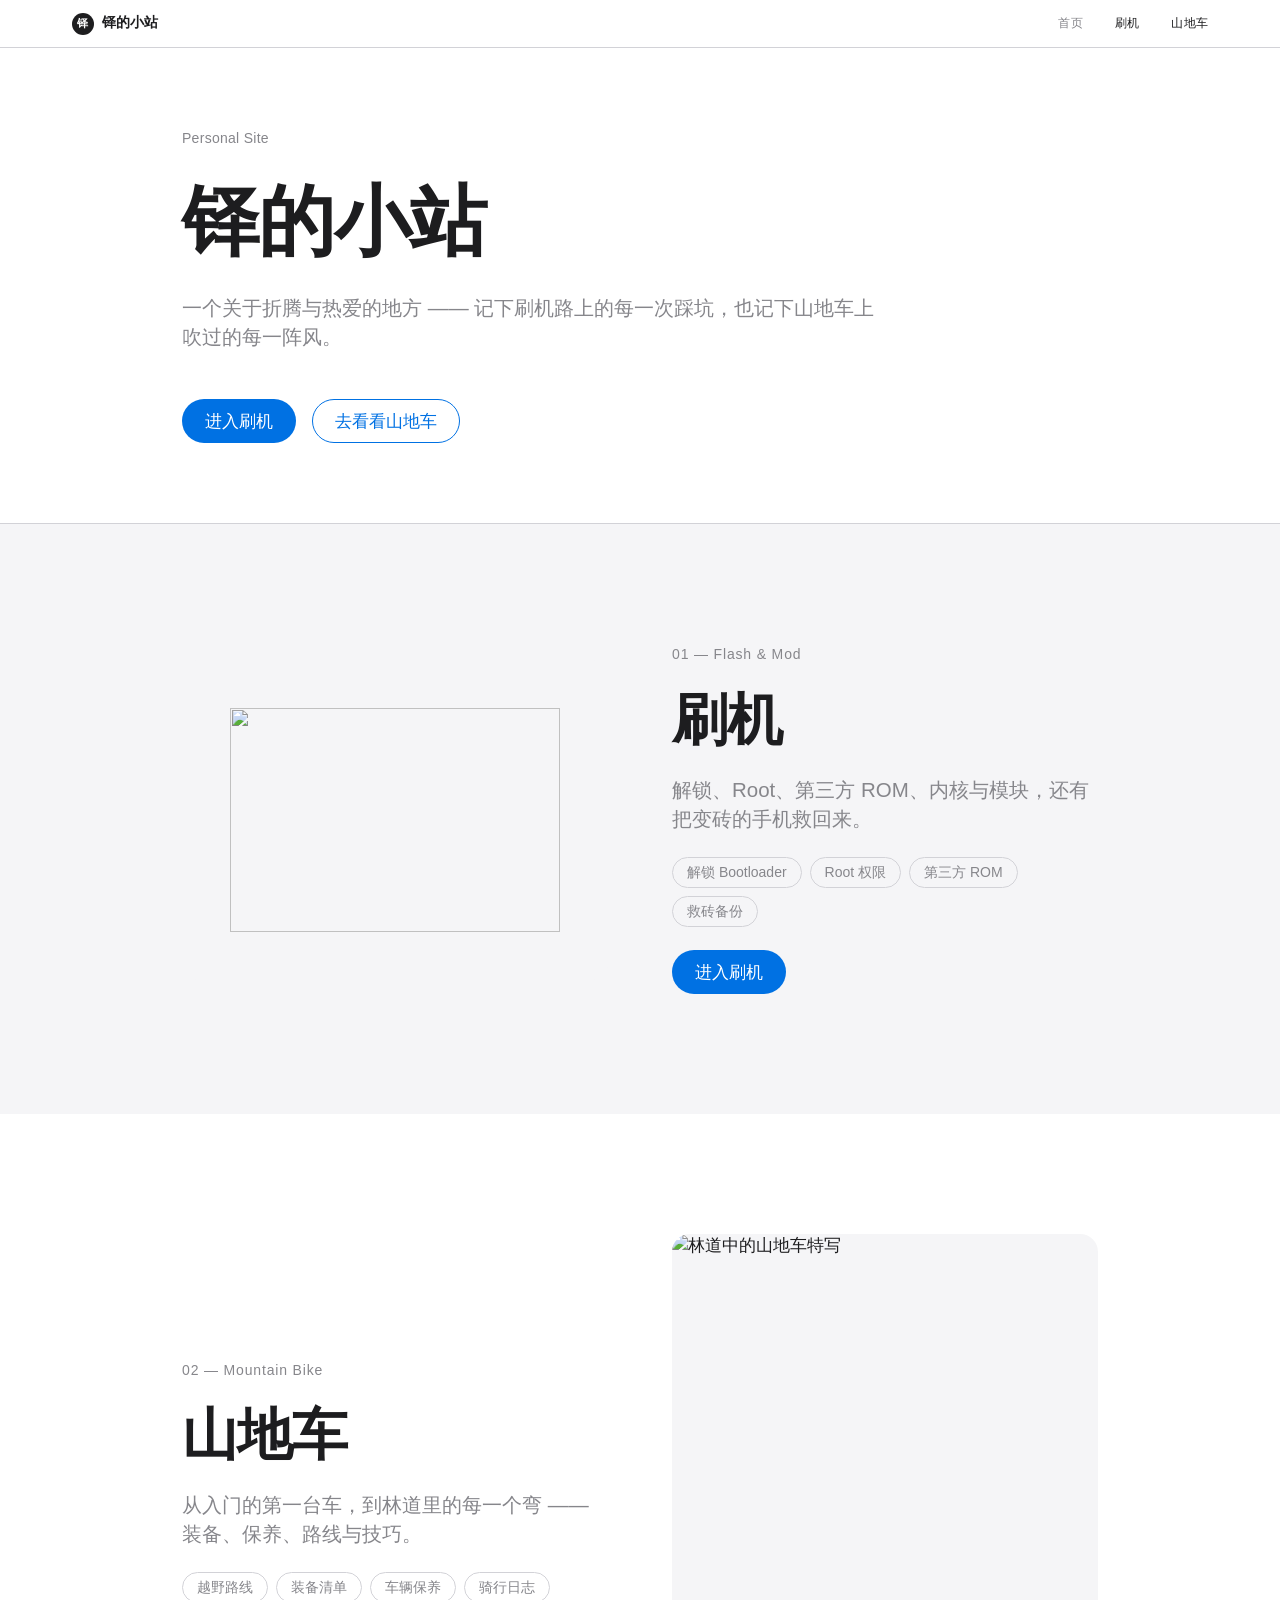
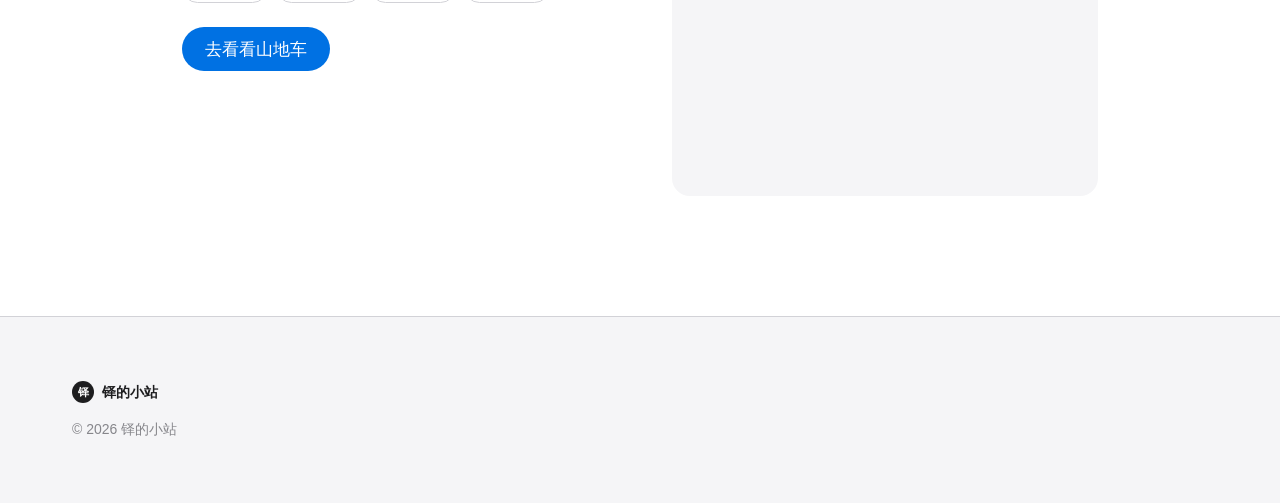
==== commit be9eb2bd: "refactor: Apple-like minimal redesign for GitHub Pages (v2) - DESIGN.md: complete design tokens (col" ====
--- a/index.html
+++ b/index.html
@@ -1,355 +1,117 @@
 <!DOCTYPE html>
 <html lang="zh-CN">
 <head>
-<meta charset="UTF-8">
-<meta name="viewport" content="width=device-width, initial-scale=1, viewport-fit=cover">
+<meta charset="utf-8">
+<meta name="viewport" content="width=device-width, initial-scale=1">
+<meta name="google-site-verification" content="Z1_5-kb9bWtHmbRLohl3fSZsMe-5Ndwo5JdBoWjXVhI">
+<title>铎的小站</title>
+<meta name="description" content="一个关于折腾与热爱的地方 —— 记下刷机路上的每一次踩坑，也记下山地车上吹过的每一阵风。">
 <meta name="theme-color" content="#FFFFFF">
-<meta name="description" content="铎的小站 —— 记录刷机折腾与山地车骑行。">
-<title>铎的小站</title>
-<link rel="icon" href="data:image/svg+xml,%3Csvg%20xmlns%3D%22http%3A%2F%2Fwww.w3.org%2F2000%2Fsvg%22%20viewBox%3D%220%200%2064%2064%22%3E%0A%20%20%3Crect%20x%3D%222%22%20y%3D%222%22%20width%3D%2260%22%20height%3D%2260%22%20rx%3D%2212%22%20fill%3D%22%230071E3%22%2F%3E%0A%20%20%3Ctext%20x%3D%2232%22%20y%3D%2246%22%20font-size%3D%2240%22%20text-anchor%3D%22middle%22%20fill%3D%22%23FFFFFF%22%0A%20%20%20%20font-family%3D%22system-ui%2C-apple-system%2CPingFang%20SC%2CMicrosoft%20YaHei%2Csans-serif%22%3E%E9%93%8E%3C%2Ftext%3E%0A%3C%2Fsvg%3E" type="image/svg+xml">
-<link rel="preload" href="styles.css" as="style">
-<link rel="stylesheet" href="styles.css">
+<link rel="stylesheet" href="assets/css/styles.css">
+<script src="assets/js/app.js" defer></script>
 </head>
 <body>
+<a class="skip-link" href="#main">跳到主要内容</a>
 
-<!-- Progress Bar -->
-<div class="progress-rail" aria-hidden="true"><div class="progress-bar" id="pbar"></div></div>
-
-<!-- Navigation -->
-<header class="nav" id="topbar">
-  <div class="nav__inner container">
-    <a class="nav__brand" href="index.html" aria-label="回到首页">
-      <span class="nav__brand-mark">铎</span>
-      <span class="nav__brand-name">铎的小站</span>
+<header class="nav">
+  <div class="nav__inner">
+    <a class="nav__brand" href="index.html" aria-label="铎的小站，回到首页">
+      <span class="nav__mark" aria-hidden="true">铎</span>
+      <span>铎的小站</span>
     </a>
-
     <nav class="nav__links" aria-label="主导航">
-      <a class="nav__link active" href="index.html">首页</a>
+      <a class="nav__link" href="index.html" aria-current="page">首页</a>
       <a class="nav__link" href="flash.html">刷机</a>
       <a class="nav__link" href="bike.html">山地车</a>
     </nav>
-
-    <div class="nav__actions">
-      <button class="nav__toggle" id="themeBtn" type="button" aria-label="切换深浅色主题" aria-pressed="false">
-        <svg class="icon-sun" viewBox="0 0 24 24" fill="none" stroke="currentColor" stroke-width="1.8" stroke-linecap="round" stroke-linejoin="round" aria-hidden="true">
-          <circle cx="12" cy="12" r="4"/><path d="M12 2v2M12 20v2M2 12h2M20 12h2M5 5l1.5 1.5M17.5 17.5l1.5 1.5M19 5l-1.5 1.5M6.5 17.5l-1.5 1.5"/>
-        </svg>
-        <svg class="icon-moon" viewBox="0 0 24 24" fill="none" stroke="currentColor" stroke-width="1.8" stroke-linecap="round" stroke-linejoin="round" aria-hidden="true">
-          <path d="M20 14.5A8.5 8.5 0 1 1 9.5 4a7 7 0 0 0 10.5 10.5z"/>
-        </svg>
-      </button>
-
-      <button class="nav__menu-btn" id="menuBtn" type="button" aria-label="打开菜单" aria-expanded="false" aria-controls="mobileMenu">
-        <svg class="icon-menu" viewBox="0 0 24 24" fill="none" stroke="currentColor" stroke-width="2" stroke-linecap="round" stroke-linejoin="round" aria-hidden="true">
-          <path d="M3 6h18M3 12h18M3 18h18"/>
-        </svg>
-        <svg class="icon-close" viewBox="0 0 24 24" fill="none" stroke="currentColor" stroke-width="2" stroke-linecap="round" stroke-linejoin="round" aria-hidden="true" style="display:none">
-          <path d="M18 6L6 18M6 6l12 12"/>
-        </svg>
-      </button>
-    </div>
+    <button class="nav__toggle" type="button" aria-expanded="false" aria-controls="nav-menu" aria-label="打开菜单" data-nav-toggle>
+      <span class="nav__toggle-bars" aria-hidden="true"></span>
+    </button>
   </div>
 </header>
 
-<!-- Mobile Menu -->
-<nav class="nav__mobile-menu" id="mobileMenu" aria-label="移动端菜单">
-  <a class="nav__mobile-link active" href="index.html">首页</a>
-  <a class="nav__mobile-link" href="flash.html">刷机</a>
-  <a class="nav__mobile-link" href="bike.html">山地车</a>
+<nav class="nav__menu" id="nav-menu" aria-label="移动导航" data-nav-menu data-open="false">
+  <a class="nav__menu-link" href="index.html" aria-current="page">首页</a>
+  <a class="nav__menu-link" href="flash.html">刷机</a>
+  <a class="nav__menu-link" href="bike.html">山地车</a>
 </nav>
 
-<main>
+<main id="main">
 
-  <!-- Hero Section -->
-  <section class="hero" aria-labelledby="hero-title">
-    <div class="hero__inner">
-      <p class="hero__eyebrow reveal"><span class="dot" aria-hidden="true"></span>Personal Site</p>
-      <h1 id="hero-title" class="hero__title reveal d1">铎的<span class="accent">小站</span></h1>
-      <p class="hero__lede reveal d2">一个关于<b>折腾</b>与<b>热爱</b>的地方 —— 记下刷机路上的每一次踩坑，也记下山地车上吹过的每一阵风。</p>
-      <div class="hero__cta reveal d3">
-        <a class="btn btn--primary btn--lg" href="flash.html">
-          <svg viewBox="0 0 24 24" fill="currentColor" aria-hidden="true"><path d="M13.5 2 4 13.6h6.1L9.4 22 20 10.2h-6.4z"/></svg>
-          进入刷机
-        </a>
-        <a class="btn btn--secondary btn--lg" href="bike.html">
-          <svg viewBox="0 0 24 24" fill="none" stroke="currentColor" stroke-width="1.8" stroke-linecap="round" stroke-linejoin="round" aria-hidden="true">
-            <path d="M2.5 19.5h19L14 6.5l-3.3 5.9L8.6 9.6z"/>
-          </svg>
-          去看看山地车
-        </a>
+  <section class="section hero">
+    <div class="wrap">
+      <div class="hero__inner">
+        <span class="eyebrow reveal">Personal Site</span>
+        <h1 class="display reveal">铎的小站</h1>
+        <p class="lede reveal">一个关于折腾与热爱的地方 —— 记下刷机路上的每一次踩坑，也记下山地车上吹过的每一阵风。</p>
+        <div class="actions hero__actions reveal">
+          <a class="btn btn--primary" href="flash.html">进入刷机</a>
+          <a class="btn btn--secondary" href="bike.html">去看看山地车</a>
+        </div>
       </div>
     </div>
-    <div class="hero__scroll-cue" aria-hidden="true"><span>Scroll</span><span class="line"></span></div>
   </section>
 
-  <hr class="divider">
+  <hr class="rule">
 
-  <!-- Entry Banners -->
-  <section class="section entries" aria-labelledby="entries-title">
-    <div class="container">
-      <header class="section__header reveal">
-        <span class="section__kicker">Two Sections</span>
-        <h2 id="entries-title" class="section__title">两个分区</h2>
-        <p class="section__body">一边是手机与系统，一边是山路与车轮。挑一个进去看看。</p>
-      </header>
+  <section class="section section--alt" aria-labelledby="sec-flash">
+    <div class="wrap">
+      <div class="split">
+        <div class="split__media split__media--contain reveal">
+          <img src="assets/img/flash/bootloader.svg" alt="" width="320" height="200" loading="lazy" decoding="async">
+        </div>
+        <div class="split__body">
+          <span class="num reveal">01 — Flash &amp; Mod</span>
+          <h2 class="headline reveal" id="sec-flash">刷机</h2>
+          <p class="lede reveal">解锁、Root、第三方 ROM、内核与模块，还有把变砖的手机救回来。</p>
+          <ul class="tags reveal">
+            <li class="tag">解锁 Bootloader</li>
+            <li class="tag">Root 权限</li>
+            <li class="tag">第三方 ROM</li>
+            <li class="tag">救砖备份</li>
+          </ul>
+          <div class="actions reveal">
+            <a class="btn btn--primary" href="flash.html">进入刷机</a>
+          </div>
+        </div>
+      </div>
+    </div>
+  </section>
 
-      <div class="banners">
-        <!-- Flash Banner -->
-        <a class="banner reveal d1" href="flash.html">
-          <div class="banner__grid">
-            <div class="banner__media" aria-hidden="true">
-              <svg viewBox="0 0 320 320" role="img" aria-label="刷机主题插画">
-                <defs>
-                  <linearGradient id="gA" x1="0" y1="0" x2="1" y2="1">
-                    <stop offset="0" style="stop-color:var(--color-accent-primary)"/>
-                    <stop offset="1" style="stop-color:var(--color-accent-hover)"/>
-                  </linearGradient>
-                </defs>
-                <circle cx="160" cy="160" r="118" fill="none" stroke="url(#gA)" stroke-opacity=".28" stroke-width="1.6"/>
-                <circle class="trace" cx="160" cy="160" r="118" fill="none" stroke="url(#gA)" stroke-opacity=".85" stroke-width="2" style="animation: spin 14s linear infinite; transform-origin: center;"/>
-                <g style="animation: spin 14s linear infinite; transform-origin: center;">
-                  <circle cx="160" cy="42" r="6" fill="url(#gA)"/>
-                </g>
-                <rect x="102" y="62" width="116" height="196" rx="24" fill-opacity=".75" stroke="url(#gA)" stroke-width="2" style="fill:var(--color-bg-tertiary)"/>
-                <rect x="112" y="80" width="96" height="160" rx="16" fill="none" stroke-opacity=".55" stroke-width="1.4" style="stroke:var(--color-border)"/>
-                <g stroke="url(#gA)" stroke-width="4" stroke-linecap="round" stroke-opacity=".85">
-                  <path d="M126 112h58"/><path d="M126 128h36"/><path d="M126 202h44"/>
-                </g>
-                <g stroke-width="4" stroke-linecap="round" stroke-opacity=".5" style="stroke:var(--color-border)">
-                  <path d="M126 144h64"/><path d="M126 160h48"/><path d="M126 186h70"/>
-                </g>
-                <path d="M172 128 146 172h16l-6 26 28-44h-16z" fill="url(#gA)"/>
-              </svg>
-            </div>
-            <div class="banner__info">
-              <div class="banner__meta">
-                <span class="banner__num">01</span>
-                <span class="section__kicker">Flash & Mod</span>
-              </div>
-              <h3 class="banner__title">刷机</h3>
-              <p class="banner__desc">解锁、Root、第三方 ROM、内核与模块，还有把变砖的手机救回来。</p>
-              <ul class="banner__tags">
-                <li>解锁 Bootloader</li>
-                <li>Root 权限</li>
-                <li>第三方 ROM</li>
-                <li>救砖备份</li>
-              </ul>
-            </div>
-            <span class="banner__arrow" aria-hidden="true">
-              <svg viewBox="0 0 24 24" fill="none" stroke="currentColor" stroke-width="1.9" stroke-linecap="round" stroke-linejoin="round"><path d="M5 12h14M13 6l6 6-6 6"/></svg>
-            </span>
+  <section class="section" aria-labelledby="sec-bike">
+    <div class="wrap">
+      <div class="split split--media-end">
+        <div class="split__media reveal">
+          <img src="assets/img/bike/trail.jpg" alt="林道中的山地车特写" width="900" height="562" loading="lazy" decoding="async">
+        </div>
+        <div class="split__body">
+          <span class="num reveal">02 — Mountain Bike</span>
+          <h2 class="headline reveal" id="sec-bike">山地车</h2>
+          <p class="lede reveal">从入门的第一台车，到林道里的每一个弯 —— 装备、保养、路线与技巧。</p>
+          <ul class="tags reveal">
+            <li class="tag">越野路线</li>
+            <li class="tag">装备清单</li>
+            <li class="tag">车辆保养</li>
+            <li class="tag">骑行日志</li>
+          </ul>
+          <div class="actions reveal">
+            <a class="btn btn--primary" href="bike.html">去看看山地车</a>
           </div>
-        </a>
-
-        <!-- Bike Banner -->
-        <a class="banner reveal d2" href="bike.html">
-          <div class="banner__grid">
-            <div class="banner__media" aria-hidden="true">
-              <svg viewBox="0 0 320 320" role="img" aria-label="山地车主题插画">
-                <defs>
-                  <linearGradient id="gB" x1="0" y1="0" x2="1" y2="1">
-                    <stop offset="0" style="stop-color:var(--color-accent-hover)"/>
-                    <stop offset="1" style="stop-color:var(--color-accent-primary)"/>
-                  </linearGradient>
-                </defs>
-                <circle class="pulse" cx="238" cy="76" r="26" fill="url(#gB)" fill-opacity=".22" style="animation: pulse 3.6s var(--easing-standard) infinite;"/>
-                <circle cx="238" cy="76" r="15" fill="url(#gB)" fill-opacity=".55"/>
-                <path d="M12 240 96 128l52 70 34-46 116 88z" fill-opacity=".16" style="fill:var(--color-accent-primary)"/>
-                <path d="M12 240 96 128l52 70 34-46 116 88" fill="none" stroke="url(#gB)" stroke-width="2" stroke-linejoin="round"/>
-                <path class="trace" d="M30 268c46-30 78 14 122-8s66-40 138-22" fill="none" stroke="url(#gB)" stroke-width="2.6" stroke-linecap="round" stroke-opacity=".9" style="animation: trace 20s linear infinite; stroke-dasharray: 6 8;"/>
-                <g>
-                  <circle cx="112" cy="252" r="40" fill="none" stroke="url(#gB)" stroke-width="3.2"/>
-                  <circle cx="112" cy="252" r="7" fill="url(#gB)"/>
-                  <g style="animation: spin 14s linear infinite; transform-origin: center;" stroke="url(#gB)" stroke-width="1.8" stroke-opacity=".8">
-                    <path d="M112 216v72M76 252h72M86 226l52 52M138 226l-52 52"/>
-                  </g>
-                </g>
-                <g>
-                  <circle cx="224" cy="252" r="30" fill="none" stroke="url(#gB)" stroke-width="3.2"/>
-                  <circle cx="224" cy="252" r="6" fill="url(#gB)"/>
-                  <g style="animation: spin 14s linear infinite; transform-origin: center;" stroke="url(#gB)" stroke-width="1.6" stroke-opacity=".75">
-                    <path d="M224 224v56M196 252h56M204 232l40 40M244 232l-40 40"/>
-                  </g>
-                </g>
-                <path d="m112 252 26-52h44l42 52" fill="none" stroke-width="3" stroke-linecap="round" stroke-linejoin="round" style="stroke:var(--color-text-tertiary)"/>
-              </svg>
-            </div>
-            <div class="banner__info">
-              <div class="banner__meta">
-                <span class="banner__num">02</span>
-                <span class="section__kicker">Mountain Bike</span>
-              </div>
-              <h3 class="banner__title">山地车</h3>
-              <p class="banner__desc">从入门的第一台车，到林道里的每一个弯 —— 装备、保养、路线与技巧。</p>
-              <ul class="banner__tags">
-                <li>越野路线</li>
-                <li>装备清单</li>
-                <li>车辆保养</li>
-                <li>骑行日志</li>
-              </ul>
-            </div>
-            <span class="banner__arrow" aria-hidden="true">
-              <svg viewBox="0 0 24 24" fill="none" stroke="currentColor" stroke-width="1.9" stroke-linecap="round" stroke-linejoin="round"><path d="M5 12h14M13 6l6 6-6 6"/></svg>
-            </span>
-          </div>
-        </a>
+        </div>
       </div>
     </div>
   </section>
 
 </main>
 
-<!-- Footer -->
 <footer class="footer">
-  <div class="container footer__inner">
-    <div class="footer__brand">
-      <span class="footer__brand-mark">铎</span>
-      <span>铎的小站</span>
-    </div>
-    <div class="footer__meta">
-      <span>© <span id="year">2026</span> 铎的小站 · 使用 Apple-like 设计系统手工搭建</span><br>
-      <span>本站不加载任何外部资源，字体与图标全部本地托管。</span>
+  <div class="wrap wrap--wide">
+    <div class="footer__inner">
+      <span class="footer__brand"><span class="nav__mark" aria-hidden="true">铎</span>铎的小站</span>
+      <p>© 2026 铎的小站</p>
     </div>
   </div>
 </footer>
 
-<script>
-/* ===== Theme Toggle ===== */
-(function () {
-  'use strict';
-
-  var root = document.documentElement;
-  var themeBtn = document.getElementById('themeBtn');
-  var themeMeta = document.querySelector('meta[name="theme-color"]');
-
-  // Check for saved theme preference
-  var savedTheme = null;
-  try { savedTheme = localStorage.getItem('dz-theme'); } catch (e) {}
-
-  // Apply theme
-  function applyTheme(dark) {
-    root.setAttribute('data-theme', dark ? 'dark' : 'light');
-    if (themeMeta) themeMeta.setAttribute('content', dark ? '#1D1D1F' : '#FFFFFF');
-    if (themeBtn) themeBtn.setAttribute('aria-pressed', String(dark));
-  }
-
-  // Initialize
-  var prefersDark = window.matchMedia('(prefers-color-scheme: dark)').matches;
-  applyTheme(savedTheme ? savedTheme === 'dark' : prefersDark);
-
-  // Toggle function
-  function toggleTheme() {
-    var dark = root.getAttribute('data-theme') !== 'dark';
-    applyTheme(dark);
-    try { localStorage.setItem('dz-theme', dark ? 'dark' : 'light'); } catch (e) {}
-  }
-
-  // Event delegation for theme button
-  document.addEventListener('click', function (e) {
-    var el = e.target;
-    while (el && el !== document) {
-      if (el.id === 'themeBtn') { toggleTheme(); return; }
-      el = el.parentNode;
-    }
-  }, true);
-
-  if (themeBtn) {
-    themeBtn.addEventListener('click', function (e) { e.stopPropagation(); });
-  }
-
-  /* ===== Mobile Menu Toggle ===== */
-  var menuBtn = document.getElementById('menuBtn');
-  var mobileMenu = document.getElementById('mobileMenu');
-  var menuIcon = menuBtn?.querySelector('.icon-menu');
-  var closeIcon = menuBtn?.querySelector('.icon-close');
-
-  if (menuBtn && mobileMenu) {
-    menuBtn.addEventListener('click', function (e) {
-      e.stopPropagation();
-      var isOpen = mobileMenu.classList.toggle('open');
-      menuBtn.setAttribute('aria-expanded', String(isOpen));
-      if (menuIcon && closeIcon) {
-        menuIcon.style.display = isOpen ? 'none' : 'block';
-        closeIcon.style.display = isOpen ? 'block' : 'none';
-      }
-    });
-
-    // Close menu when clicking a link
-    mobileMenu.querySelectorAll('a').forEach(function (link) {
-      link.addEventListener('click', function () {
-        mobileMenu.classList.remove('open');
-        menuBtn.setAttribute('aria-expanded', 'false');
-        if (menuIcon && closeIcon) {
-          menuIcon.style.display = 'block';
-          closeIcon.style.display = 'none';
-        }
-      });
-    });
-
-    // Close menu when clicking outside
-    document.addEventListener('click', function (e) {
-      if (!mobileMenu.contains(e.target) && !menuBtn.contains(e.target)) {
-        mobileMenu.classList.remove('open');
-        menuBtn.setAttribute('aria-expanded', 'false');
-        if (menuIcon && closeIcon) {
-          menuIcon.style.display = 'block';
-          closeIcon.style.display = 'none';
-        }
-      }
-    });
-  }
-
-  /* ===== Reveal Animation (IntersectionObserver) ===== */
-  (function reveal() {
-    var items = document.querySelectorAll('.reveal');
-    if (!('IntersectionObserver' in window)) {
-      items.forEach(function (el) { el.classList.add('in'); });
-      return;
-    }
-    var reduceMotion = window.matchMedia('(prefers-reduced-motion: reduce)').matches;
-    if (reduceMotion) {
-      items.forEach(function (el) { el.classList.add('in'); });
-      return;
-    }
-    var io = new IntersectionObserver(function (entries) {
-      entries.forEach(function (en) {
-        if (en.isIntersecting) {
-          en.target.classList.add('in');
-          io.unobserve(en.target);
-        }
-      });
-    }, { rootMargin: '0px 0px -8% 0px', threshold: 0.12 });
-    items.forEach(function (el) { io.observe(el); });
-  })();
-
-  /* ===== Scroll UI: Nav scrolled state & Progress bar ===== */
-  (function scrollUI() {
-    var bar = document.getElementById('topbar');
-    var pbar = document.getElementById('pbar');
-    var cue = document.querySelector('.hero__scroll-cue');
-    var ticking = false;
-
-    function update() {
-      var y = window.scrollY || window.pageYOffset || 0;
-      var max = Math.max(1, document.documentElement.scrollHeight - window.innerHeight);
-      if (bar) bar.classList.toggle('scrolled', y > 12);
-      if (pbar) pbar.style.width = Math.min(100, (y / max) * 100).toFixed(2) + '%';
-      if (cue) cue.style.opacity = y > 80 ? '0' : '';
-      ticking = false;
-    }
-
-    window.addEventListener('scroll', function () {
-      if (!ticking) { ticking = true; requestAnimationFrame(update); }
-    }, { passive: true });
-
-    update();
-  })();
-
-  /* ===== Year ===== */
-  var yearEl = document.getElementById('year');
-  if (yearEl) yearEl.textContent = String(new Date().getFullYear());
-
-})();
-</script>
 </body>
-</html>+</html>
--- a/assets/css/styles.css
+++ b/assets/css/styles.css
@@ -0,0 +1,984 @@
+/* ==========================================================================
+   铎的小站 — 共享样式表
+   所有取值来自 DESIGN.md 令牌。此文件不新增颜色/间距/圆角的字面量。
+   ========================================================================== */
+
+/* --------------------------------------------------------------------------
+   1. 令牌
+   -------------------------------------------------------------------------- */
+:root {
+  /* 色彩 */
+  --c-bg: #ffffff;
+  --c-bg-alt: #f5f5f7;
+  --c-text: #1d1d1f;
+  --c-text-muted: #86868b;
+  --c-line: #d2d2d7;
+  --c-accent: #0071e3;
+  --c-link: #0066cc;
+  --c-accent-hover: #0077ed;
+  --c-on-accent: #ffffff;
+  --c-nav-bg: rgba(255, 255, 255, 0.72);
+  --c-menu-bg: rgba(255, 255, 255, 0.94);
+
+  /* 字体 */
+  --font-sans: -apple-system, BlinkMacSystemFont, "SF Pro Display", "SF Pro Text",
+    "Helvetica Neue", Arial, sans-serif;
+
+  --fs-hero: clamp(2.75rem, 6vw, 5rem);
+  --fs-section: clamp(2rem, 4.4vw, 3.5rem);
+  --fs-title: clamp(1.375rem, 2.4vw, 1.75rem);
+  --fs-body: 1.0625rem;
+  --fs-sm: 0.875rem;
+  --fs-nav: 0.75rem;
+  --fs-btn: 1.0625rem;
+
+  --lh-tight: 1.05;
+  --lh-body: 1.47;
+  --lh-sm: 1.43;
+  --ls-tight: -0.015em;
+
+  /* 间距 */
+  --s-1: 8px;
+  --s-2: 16px;
+  --s-3: 24px;
+  --s-4: 32px;
+  --s-5: 48px;
+  --s-6: 64px;
+  --s-7: 80px;
+  --s-8: 120px;
+
+  --section-y: var(--s-8);
+  --pad-x: 20px;
+  --nav-h: 48px;
+
+  /* 布局 */
+  --w-content: 980px;
+  --w-wide: 1200px;
+
+  /* 圆角与描边 */
+  --r-card: 18px;
+  --r-pill: 980px;
+  --bw: 1px;
+  --shadow-raise: 0 1px 2px rgba(0, 0, 0, 0.04);
+
+  /* 动效 */
+  --dur-fast: 200ms;
+  --dur: 300ms;
+  --dur-slow: 400ms;
+  --ease: cubic-bezier(0.4, 0, 0.2, 1);
+
+  /* 层级 */
+  --z-nav: 100;
+  --z-menu: 200;
+  --z-modal: 1000;
+  --z-toast: 1100;
+}
+
+@media (min-width: 734px) {
+  :root {
+    --pad-x: var(--s-4);
+  }
+}
+
+/* --------------------------------------------------------------------------
+   2. 基础
+   -------------------------------------------------------------------------- */
+*,
+*::before,
+*::after {
+  box-sizing: border-box;
+}
+
+html {
+  -webkit-text-size-adjust: 100%;
+  scroll-behavior: smooth;
+}
+
+body {
+  margin: 0;
+  background-color: var(--c-bg);
+  color: var(--c-text);
+  font-family: var(--font-sans);
+  font-size: var(--fs-body);
+  line-height: var(--lh-body);
+  -webkit-font-smoothing: antialiased;
+  -moz-osx-font-smoothing: grayscale;
+}
+
+h1,
+h2,
+h3,
+h4,
+p,
+figure,
+ul,
+ol {
+  margin: 0;
+}
+
+ul,
+ol {
+  padding: 0;
+  list-style: none;
+}
+
+img,
+svg {
+  display: block;
+  max-width: 100%;
+}
+
+a {
+  color: var(--c-link);
+  text-decoration: none;
+  transition: color var(--dur-fast) var(--ease);
+}
+
+a:hover {
+  color: var(--c-accent-hover);
+  text-decoration: underline;
+  text-underline-offset: 0.2em;
+}
+
+:focus-visible {
+  outline: 2px solid var(--c-accent);
+  outline-offset: 2px;
+  border-radius: 2px;
+}
+
+::selection {
+  background-color: var(--c-accent);
+  color: var(--c-on-accent);
+}
+
+.wrap {
+  width: 100%;
+  max-width: var(--w-content);
+  margin-inline: auto;
+  padding-inline: var(--pad-x);
+}
+
+.wrap--wide {
+  max-width: var(--w-wide);
+}
+
+.skip-link {
+  position: absolute;
+  left: var(--s-2);
+  top: calc(var(--nav-h) * -2);
+  z-index: var(--z-toast);
+  padding: var(--s-1) var(--s-2);
+  background-color: var(--c-bg);
+  color: var(--c-accent);
+  border: var(--bw) solid var(--c-accent);
+  border-radius: var(--r-pill);
+  font-size: var(--fs-sm);
+  transition: top var(--dur-fast) var(--ease);
+}
+
+.skip-link:focus {
+  top: var(--s-2);
+}
+
+.visually-hidden {
+  position: absolute;
+  width: 1px;
+  height: 1px;
+  margin: -1px;
+  padding: 0;
+  overflow: hidden;
+  clip-path: inset(50%);
+  white-space: nowrap;
+}
+
+/* --------------------------------------------------------------------------
+   3. 导航
+   -------------------------------------------------------------------------- */
+.nav {
+  position: fixed;
+  inset-block-start: 0;
+  inset-inline: 0;
+  z-index: var(--z-nav);
+  height: var(--nav-h);
+  background-color: var(--c-nav-bg);
+  -webkit-backdrop-filter: blur(20px) saturate(180%);
+  backdrop-filter: blur(20px) saturate(180%);
+  border-block-end: var(--bw) solid var(--c-line);
+}
+
+@supports not ((backdrop-filter: blur(1px)) or (-webkit-backdrop-filter: blur(1px))) {
+  .nav {
+    background-color: var(--c-bg);
+  }
+}
+
+.nav__inner {
+  display: flex;
+  align-items: center;
+  justify-content: space-between;
+  gap: var(--s-3);
+  height: 100%;
+  max-width: var(--w-wide);
+  margin-inline: auto;
+  padding-inline: var(--pad-x);
+}
+
+.nav__brand {
+  display: inline-flex;
+  align-items: baseline;
+  gap: var(--s-1);
+  color: var(--c-text);
+  font-size: var(--fs-sm);
+  font-weight: 600;
+  letter-spacing: 0.01em;
+}
+
+.nav__brand:hover {
+  color: var(--c-text);
+  text-decoration: none;
+}
+
+.nav__mark {
+  display: inline-flex;
+  align-items: center;
+  justify-content: center;
+  width: 22px;
+  height: 22px;
+  border-radius: var(--r-pill);
+  background-color: var(--c-text);
+  color: var(--c-bg);
+  font-size: 0.6875rem;
+  font-weight: 600;
+  line-height: 1;
+}
+
+.nav__links {
+  display: none;
+  align-items: center;
+  gap: var(--s-4);
+}
+
+.nav__link {
+  color: var(--c-text);
+  font-size: var(--fs-nav);
+  font-weight: 400;
+  letter-spacing: 0.02em;
+  transition: opacity var(--dur-fast) var(--ease);
+}
+
+.nav__link:hover {
+  color: var(--c-text);
+  text-decoration: none;
+  opacity: 0.62;
+}
+
+.nav__link[aria-current="page"] {
+  color: var(--c-text-muted);
+}
+
+.nav__toggle {
+  display: inline-flex;
+  align-items: center;
+  justify-content: center;
+  width: 44px;
+  height: 44px;
+  margin-inline-end: calc(var(--s-1) * -1);
+  padding: 0;
+  border: 0;
+  background: none;
+  color: var(--c-text);
+  cursor: pointer;
+}
+
+.nav__toggle-bars {
+  position: relative;
+  display: block;
+  width: 18px;
+  height: 1px;
+  background-color: currentColor;
+  transition: transform var(--dur-fast) var(--ease), opacity var(--dur-fast) var(--ease);
+}
+
+.nav__toggle-bars::before,
+.nav__toggle-bars::after {
+  content: "";
+  position: absolute;
+  inset-inline: 0;
+  height: 1px;
+  background-color: currentColor;
+  transition: transform var(--dur-fast) var(--ease), opacity var(--dur-fast) var(--ease);
+}
+
+.nav__toggle-bars::before {
+  transform: translateY(-6px);
+}
+
+.nav__toggle-bars::after {
+  transform: translateY(6px);
+}
+
+.nav__toggle[aria-expanded="true"] .nav__toggle-bars {
+  background-color: transparent;
+}
+
+.nav__toggle[aria-expanded="true"] .nav__toggle-bars::before {
+  transform: rotate(45deg);
+}
+
+.nav__toggle[aria-expanded="true"] .nav__toggle-bars::after {
+  transform: rotate(-45deg);
+}
+
+.nav__menu {
+  position: fixed;
+  inset-block-start: var(--nav-h);
+  inset-inline: 0;
+  z-index: var(--z-menu);
+  display: grid;
+  gap: var(--s-1);
+  padding: var(--s-2) var(--pad-x) var(--s-4);
+  background-color: var(--c-menu-bg);
+  -webkit-backdrop-filter: blur(20px) saturate(180%);
+  backdrop-filter: blur(20px) saturate(180%);
+  border-block-end: var(--bw) solid var(--c-line);
+  opacity: 0;
+  transform: translateY(-8px);
+  visibility: hidden;
+  transition: opacity var(--dur-fast) var(--ease), transform var(--dur-fast) var(--ease),
+    visibility 0s linear var(--dur-fast);
+}
+
+.nav__menu[data-open="true"] {
+  opacity: 1;
+  transform: translateY(0);
+  visibility: visible;
+  transition-delay: 0s;
+}
+
+.nav__menu-link {
+  display: flex;
+  align-items: center;
+  min-height: 44px;
+  color: var(--c-text);
+  font-size: 1.0625rem;
+}
+
+.nav__menu-link:hover {
+  color: var(--c-text);
+  text-decoration: none;
+  opacity: 0.62;
+}
+
+.nav__menu-link[aria-current="page"] {
+  color: var(--c-text-muted);
+}
+
+@media (min-width: 734px) {
+  .nav__links {
+    display: flex;
+  }
+
+  .nav__toggle,
+  .nav__menu {
+    display: none;
+  }
+}
+
+/* --------------------------------------------------------------------------
+   4. 排版组件
+   -------------------------------------------------------------------------- */
+.eyebrow {
+  display: block;
+  color: var(--c-text-muted);
+  font-size: var(--fs-sm);
+  font-weight: 400;
+  letter-spacing: 0.02em;
+}
+
+.display {
+  font-size: var(--fs-hero);
+  font-weight: 600;
+  line-height: var(--lh-tight);
+  letter-spacing: var(--ls-tight);
+  text-wrap: balance;
+}
+
+.headline {
+  font-size: var(--fs-section);
+  font-weight: 600;
+  line-height: 1.1;
+  letter-spacing: var(--ls-tight);
+  text-wrap: balance;
+}
+
+.lede {
+  max-width: 34em;
+  color: var(--c-text-muted);
+  font-size: clamp(1.0625rem, 1.6vw, 1.3125rem);
+  line-height: 1.42;
+  text-wrap: pretty;
+}
+
+.body {
+  max-width: 36em;
+  color: var(--c-text);
+}
+
+.muted {
+  color: var(--c-text-muted);
+}
+
+.small {
+  font-size: var(--fs-sm);
+  line-height: var(--lh-sm);
+}
+
+/* --------------------------------------------------------------------------
+   5. 按钮与标签
+   -------------------------------------------------------------------------- */
+.actions {
+  display: flex;
+  flex-wrap: wrap;
+  gap: var(--s-2);
+}
+
+.btn {
+  display: inline-flex;
+  align-items: center;
+  justify-content: center;
+  min-height: 44px;
+  padding: 12px 22px;
+  border-radius: var(--r-pill);
+  border: var(--bw) solid transparent;
+  font-size: var(--fs-btn);
+  font-weight: 400;
+  line-height: 1;
+  text-align: center;
+  cursor: pointer;
+  transition: background-color var(--dur-fast) var(--ease),
+    color var(--dur-fast) var(--ease), border-color var(--dur-fast) var(--ease),
+    opacity var(--dur-fast) var(--ease);
+}
+
+.btn:hover {
+  text-decoration: none;
+}
+
+.btn--primary {
+  background-color: var(--c-accent);
+  color: var(--c-on-accent);
+}
+
+.btn--primary:hover {
+  background-color: var(--c-accent-hover);
+  color: var(--c-on-accent);
+}
+
+.btn--secondary {
+  background-color: transparent;
+  border-color: var(--c-accent);
+  color: var(--c-accent);
+}
+
+.btn--secondary:hover {
+  background-color: var(--c-accent);
+  color: var(--c-on-accent);
+}
+
+.tags {
+  display: flex;
+  flex-wrap: wrap;
+  gap: var(--s-1);
+}
+
+.tag {
+  display: inline-flex;
+  align-items: center;
+  padding: 6px 14px;
+  border: var(--bw) solid var(--c-line);
+  border-radius: var(--r-pill);
+  color: var(--c-text-muted);
+  font-size: var(--fs-sm);
+  line-height: 1.2;
+}
+
+/* --------------------------------------------------------------------------
+   6. 区块
+   -------------------------------------------------------------------------- */
+.section {
+  padding-block: var(--section-y);
+}
+
+.section--alt {
+  background-color: var(--c-bg-alt);
+}
+
+/* 只承载标题的区块：下留白交给后续内容，避免出现空段 */
+.section--head {
+  padding-block-end: 0;
+}
+
+.section__head {
+  display: grid;
+  gap: var(--s-3);
+  margin-block-end: var(--s-6);
+}
+
+.section__head--center {
+  justify-items: center;
+  text-align: center;
+}
+
+.rule {
+  height: var(--bw);
+  border: 0;
+  margin: 0;
+  background-color: var(--c-line);
+}
+
+/* 首页首屏 */
+.hero {
+  padding-block: calc(var(--nav-h) + var(--s-7)) var(--s-7);
+}
+
+.hero__inner {
+  display: grid;
+  gap: var(--s-4);
+  justify-items: start;
+}
+
+.hero__actions {
+  margin-block-start: var(--s-2);
+}
+
+/* 双栏 */
+.split {
+  display: grid;
+  gap: var(--s-5);
+  align-items: center;
+}
+
+.split__media {
+  order: -1;
+  overflow: hidden;
+  border-radius: var(--r-card);
+  background-color: var(--c-bg-alt);
+}
+
+.split__media img {
+  width: 100%;
+  aspect-ratio: 4 / 3;
+  object-fit: cover;
+}
+
+.split__media--contain {
+  display: grid;
+  place-items: center;
+  aspect-ratio: 4 / 3;
+}
+
+.split__media--contain img {
+  width: 100%;
+  height: 100%;
+  aspect-ratio: auto;
+  object-fit: contain;
+  padding: var(--s-5);
+}
+
+.split__body {
+  display: grid;
+  gap: var(--s-3);
+  justify-items: start;
+}
+
+@media (min-width: 734px) {
+  .split {
+    grid-template-columns: 1fr 1fr;
+    gap: var(--s-6);
+  }
+
+  .split--media-end .split__media {
+    order: 1;
+  }
+}
+
+/* 数字标号 */
+.num {
+  color: var(--c-text-muted);
+  font-size: var(--fs-sm);
+  font-variant-numeric: tabular-nums;
+  letter-spacing: 0.06em;
+}
+
+/* --------------------------------------------------------------------------
+   7. 卡片网格
+   -------------------------------------------------------------------------- */
+.grid {
+  display: grid;
+  gap: var(--s-2);
+}
+
+@media (min-width: 734px) {
+  .grid--2 {
+    grid-template-columns: repeat(2, minmax(0, 1fr));
+    gap: var(--s-3);
+  }
+
+  .grid--3 {
+    grid-template-columns: repeat(3, minmax(0, 1fr));
+    gap: var(--s-3);
+  }
+}
+
+.card {
+  display: grid;
+  gap: var(--s-2);
+  padding: var(--s-3);
+  border-radius: var(--r-card);
+  background-color: var(--c-bg);
+  transition: opacity var(--dur-fast) var(--ease);
+}
+
+.card__title {
+  font-size: var(--fs-title);
+  font-weight: 600;
+  line-height: 1.2;
+  letter-spacing: -0.01em;
+}
+
+.card__media {
+  overflow: hidden;
+  border-radius: var(--r-card);
+  background-color: var(--c-bg-alt);
+}
+
+.card__media img {
+  width: 100%;
+  aspect-ratio: 16 / 10;
+  object-fit: cover;
+}
+
+.card__kicker {
+  color: var(--c-text-muted);
+  font-size: var(--fs-sm);
+}
+
+/* --------------------------------------------------------------------------
+   8. 可展开条目（<details>）
+   条目之间只用一条 1px 分隔线，不做卡片堆叠。
+   -------------------------------------------------------------------------- */
+.entry-list {
+  display: grid;
+}
+
+.entry {
+  border-block-start: var(--bw) solid var(--c-line);
+}
+
+.entry:last-child {
+  border-block-end: var(--bw) solid var(--c-line);
+}
+
+.entry__summary {
+  display: grid;
+  grid-template-columns: auto 1fr auto;
+  align-items: baseline;
+  gap: var(--s-2);
+  min-height: 44px;
+  padding-block: var(--s-3);
+  cursor: pointer;
+  list-style: none;
+  transition: opacity var(--dur-fast) var(--ease);
+}
+
+.entry__summary::-webkit-details-marker {
+  display: none;
+}
+
+.entry__summary:hover {
+  opacity: 0.66;
+}
+
+.entry__text {
+  display: grid;
+  gap: 4px;
+}
+
+.entry__title {
+  font-size: var(--fs-title);
+  font-weight: 600;
+  line-height: 1.2;
+  letter-spacing: -0.01em;
+}
+
+.entry__kicker {
+  color: var(--c-text-muted);
+  font-size: var(--fs-sm);
+  line-height: var(--lh-sm);
+}
+
+.entry__icon {
+  position: relative;
+  align-self: center;
+  width: 14px;
+  height: 14px;
+  color: var(--c-text-muted);
+}
+
+.entry__icon::before,
+.entry__icon::after {
+  content: "";
+  position: absolute;
+  inset-block-start: 50%;
+  inset-inline-start: 0;
+  width: 100%;
+  height: 1px;
+  background-color: currentColor;
+  transition: transform var(--dur-fast) var(--ease), opacity var(--dur-fast) var(--ease);
+}
+
+.entry__icon::after {
+  transform: rotate(90deg);
+}
+
+.entry[open] .entry__icon::after {
+  transform: rotate(0deg);
+  opacity: 0;
+}
+
+.entry__body {
+  display: grid;
+  gap: var(--s-3);
+  padding-block: var(--s-2) var(--s-5);
+  padding-inline-start: var(--s-3);
+  max-width: 44em;
+}
+
+.entry__media {
+  overflow: hidden;
+  margin: 0;
+  max-width: 38em;
+  border-radius: var(--r-card);
+  background-color: var(--c-bg-alt);
+}
+
+.entry__media img {
+  width: 100%;
+  aspect-ratio: 16 / 9;
+  object-fit: cover;
+}
+
+.entry__media--pictogram {
+  max-width: 26em;
+}
+
+.entry__media--pictogram img {
+  object-fit: contain;
+  padding: var(--s-3);
+  aspect-ratio: 8 / 5;
+}
+
+.entry__lead {
+  color: var(--c-text);
+  font-size: var(--fs-body);
+  line-height: var(--lh-body);
+}
+
+.field {
+  display: grid;
+  gap: 6px;
+}
+
+.field__label {
+  color: var(--c-text-muted);
+  font-size: var(--fs-sm);
+  line-height: var(--lh-sm);
+}
+
+.field__text {
+  color: var(--c-text);
+}
+
+.field__list {
+  display: grid;
+  gap: var(--s-1);
+}
+
+.field__list li {
+  position: relative;
+  padding-inline-start: var(--s-2);
+  color: var(--c-text);
+}
+
+.field__list li::before {
+  content: "";
+  position: absolute;
+  inset-block-start: 0.66em;
+  inset-inline-start: 0;
+  width: 4px;
+  height: 4px;
+  border-radius: var(--r-pill);
+  background-color: var(--c-line);
+}
+
+.entry__note {
+  padding-block-start: var(--s-2);
+  border-block-start: var(--bw) solid var(--c-line);
+  color: var(--c-text-muted);
+  font-size: var(--fs-sm);
+  line-height: var(--lh-sm);
+}
+
+/* --------------------------------------------------------------------------
+   9. 页面头 / 面包屑 / 说明
+   -------------------------------------------------------------------------- */
+.pagehead {
+  padding-block: calc(var(--nav-h) + var(--s-6)) var(--s-6);
+}
+
+.pagehead__inner {
+  display: grid;
+  gap: var(--s-3);
+  justify-items: start;
+}
+
+.breadcrumb {
+  display: flex;
+  flex-wrap: wrap;
+  align-items: center;
+  gap: var(--s-1);
+  color: var(--c-text-muted);
+  font-size: var(--fs-sm);
+}
+
+.breadcrumb a {
+  color: var(--c-text-muted);
+}
+
+.breadcrumb a:hover {
+  color: var(--c-accent);
+}
+
+.breadcrumb__sep {
+  color: var(--c-line);
+}
+
+.note {
+  display: grid;
+  gap: var(--s-2);
+  padding-block-start: var(--s-4);
+  border-block-start: var(--bw) solid var(--c-line);
+  color: var(--c-text-muted);
+  font-size: var(--fs-sm);
+  line-height: var(--lh-sm);
+}
+
+.group + .group {
+  margin-block-start: var(--s-7);
+}
+
+.group__head {
+  display: grid;
+  gap: var(--s-1);
+  margin-block: var(--s-7) var(--s-3);
+}
+
+.group__title {
+  font-size: var(--fs-title);
+  font-weight: 600;
+  letter-spacing: -0.01em;
+}
+
+.group__count {
+  color: var(--c-text-muted);
+  font-size: var(--fs-sm);
+}
+
+/* --------------------------------------------------------------------------
+   10. 页脚
+   -------------------------------------------------------------------------- */
+.footer {
+  padding-block: var(--s-6);
+  border-block-start: var(--bw) solid var(--c-line);
+  background-color: var(--c-bg-alt);
+  color: var(--c-text-muted);
+  font-size: var(--fs-sm);
+  line-height: var(--lh-sm);
+}
+
+.footer__inner {
+  display: grid;
+  gap: var(--s-2);
+}
+
+.footer__brand {
+  display: inline-flex;
+  align-items: center;
+  gap: var(--s-1);
+  color: var(--c-text);
+  font-size: var(--fs-sm);
+  font-weight: 600;
+}
+
+/* --------------------------------------------------------------------------
+   11. 入场动效
+   -------------------------------------------------------------------------- */
+.js .reveal {
+  opacity: 0;
+  transform: translateY(12px);
+  transition: opacity var(--dur-slow) var(--ease), transform var(--dur-slow) var(--ease);
+  will-change: opacity, transform;
+}
+
+.js .reveal.is-visible {
+  opacity: 1;
+  transform: none;
+}
+
+@media (prefers-reduced-motion: reduce) {
+  html {
+    scroll-behavior: auto;
+  }
+
+  *,
+  *::before,
+  *::after {
+    animation-duration: 0.01ms !important;
+    animation-iteration-count: 1 !important;
+    transition-duration: 0.01ms !important;
+  }
+
+  .js .reveal {
+    opacity: 1;
+    transform: none;
+  }
+}
+
+/* --------------------------------------------------------------------------
+   12. 移动端细化
+   -------------------------------------------------------------------------- */
+@media (max-width: 733px) {
+  :root {
+    --section-y: var(--s-6);
+  }
+
+  .hero {
+    padding-block: calc(var(--nav-h) + var(--s-6)) var(--s-6);
+  }
+
+  .pagehead {
+    padding-block: calc(var(--nav-h) + var(--s-5)) var(--s-5);
+  }
+
+  .card {
+    padding: var(--s-2);
+  }
+
+  .entry__summary {
+    padding: var(--s-2);
+  }
+
+  .entry__body {
+    padding-inline-start: 0;
+  }
+}
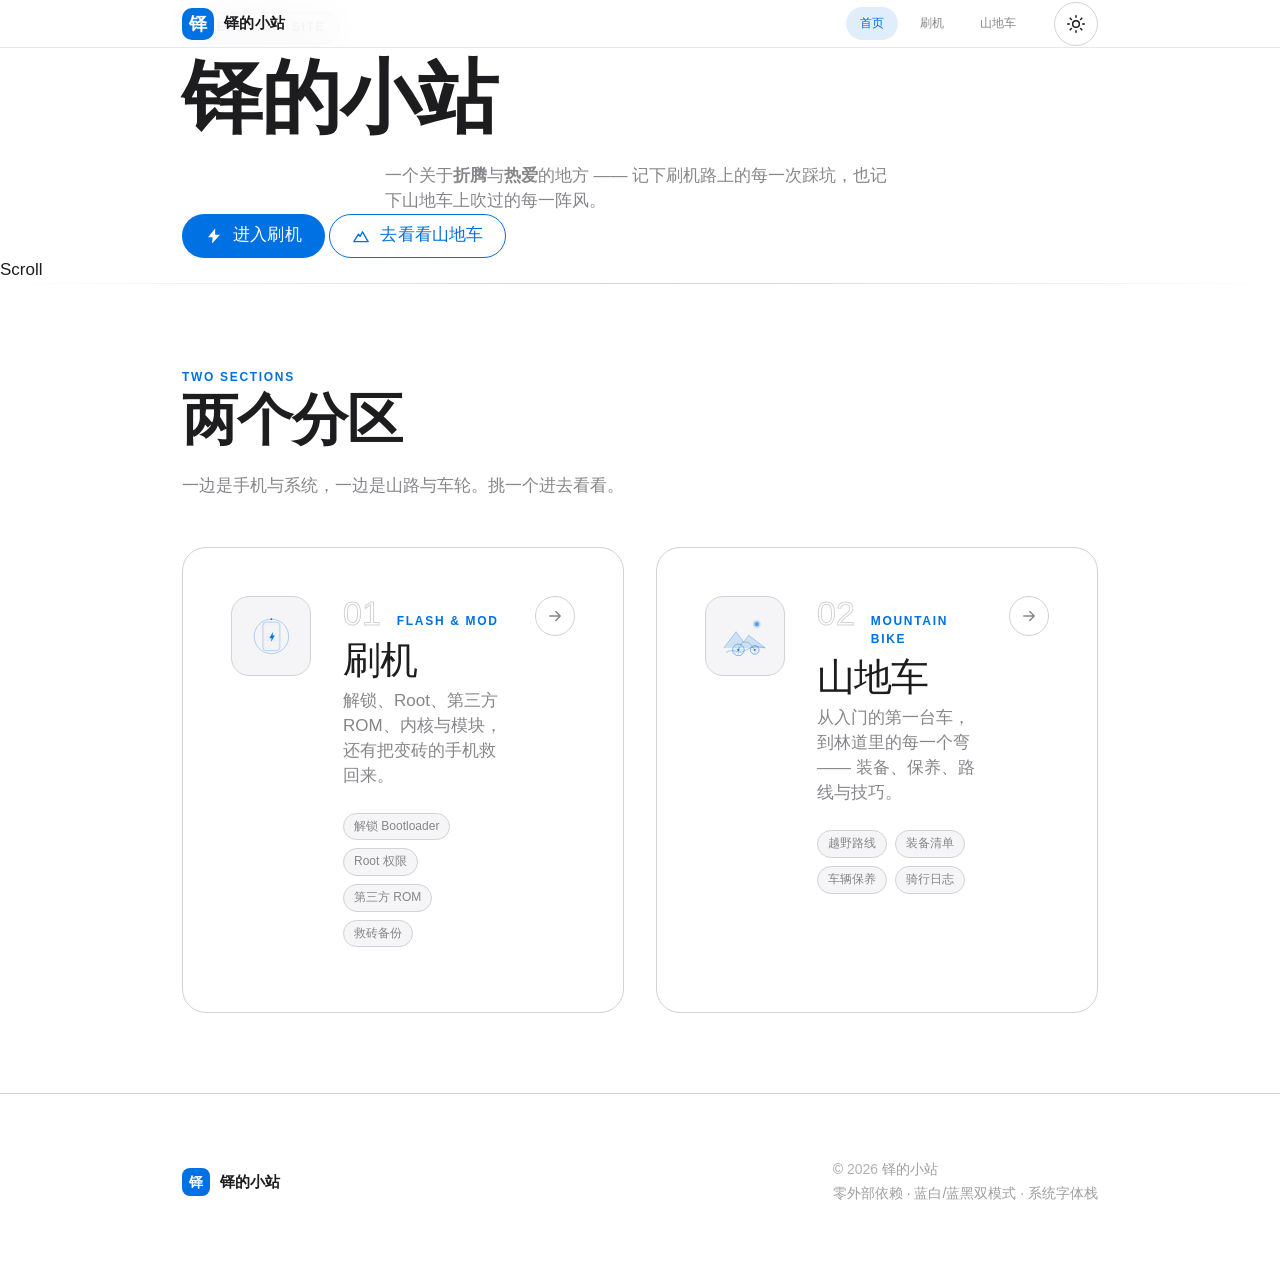
==== commit 73f50bca: "refactor: restore original structure with blue-white/blue-black theme - Restore original HTML struct" ====
--- a/index.html
+++ b/index.html
@@ -1,117 +1,188 @@
 <!DOCTYPE html>
 <html lang="zh-CN">
 <head>
-<meta charset="utf-8">
-<meta name="viewport" content="width=device-width, initial-scale=1">
+<meta charset="UTF-8">
+<meta name="viewport" content="width=device-width,initial-scale=1,viewport-fit=cover">
+<meta name="theme-color" content="#FFFFFF">
+<meta name="description" content="铎的小站 —— 记录刷机折腾与山地车骑行。">
 <meta name="google-site-verification" content="Z1_5-kb9bWtHmbRLohl3fSZsMe-5Ndwo5JdBoWjXVhI">
 <title>铎的小站</title>
-<meta name="description" content="一个关于折腾与热爱的地方 —— 记下刷机路上的每一次踩坑，也记下山地车上吹过的每一阵风。">
-<meta name="theme-color" content="#FFFFFF">
+<link rel="icon" href="data:image/svg+xml,%3Csvg%20xmlns%3D%22http%3A%2F%2Fwww.w3.org%2F2000%2Fsvg%22%20viewBox%3D%220%200%2064%2064%22%3E%0A%20%20%3Crect%20x%3D%222%22%20y%3D%222%22%20width%3D%2260%22%20height%3D%2260%22%20rx%3D%2216%22%20fill%3D%22%230071E3%22%2F%3E%0A%20%20%3Ctext%20x%3D%2232%22%20y%3D%2246%22%20font-size%3D%2240%22%20text-anchor%3D%22middle%22%20fill%3D%22%23FFFFFF%22%0A%20%20%20%20%20%20font-family%3D%22system-ui%2C-apple-system%2CPingFang%20SC%2CMicrosoft%20YaHei%2Csans-serif%22%3E%E9%93%8E%3C%2Ftext%3E%0A%3C%2Fsvg%3E%0A" type="image/svg+xml">
 <link rel="stylesheet" href="assets/css/styles.css">
-<script src="assets/js/app.js" defer></script>
 </head>
-<body>
-<a class="skip-link" href="#main">跳到主要内容</a>
+<body data-page="home">
 
-<header class="nav">
-  <div class="nav__inner">
-    <a class="nav__brand" href="index.html" aria-label="铎的小站，回到首页">
-      <span class="nav__mark" aria-hidden="true">铎</span>
-      <span>铎的小站</span>
+<div class="progress-rail" aria-hidden="true"><div class="progress-bar" id="pbar"></div></div>
+
+<header class="topbar" id="topbar">
+  <div class="wrap">
+    <a class="brand" href="index.html" aria-label="回到首页">
+      <span class="mark">铎</span>
+      <span class="name">铎的小站</span>
     </a>
-    <nav class="nav__links" aria-label="主导航">
-      <a class="nav__link" href="index.html" aria-current="page">首页</a>
-      <a class="nav__link" href="flash.html">刷机</a>
-      <a class="nav__link" href="bike.html">山地车</a>
+    <nav class="nav" aria-label="主导航">
+      <a href="index.html" class="active">首页</a>
+      <a href="flash.html">刷机</a>
+      <a href="bike.html">山地车</a>
     </nav>
-    <button class="nav__toggle" type="button" aria-expanded="false" aria-controls="nav-menu" aria-label="打开菜单" data-nav-toggle>
-      <span class="nav__toggle-bars" aria-hidden="true"></span>
+    <button class="menu-btn" id="menuBtn" type="button" aria-label="打开菜单" aria-expanded="false" aria-controls="navMenu">
+      <svg class="menu" viewBox="0 0 24 24" fill="none" stroke="currentColor" stroke-width="1.8" stroke-linecap="round" stroke-linejoin="round" aria-hidden="true">
+        <path d="M4 7h16M4 12h16M4 17h16"/>
+      </svg>
+      <svg class="close" viewBox="0 0 24 24" fill="none" stroke="currentColor" stroke-width="2" stroke-linecap="round" stroke-linejoin="round" aria-hidden="true">
+        <path d="M18 6L6 18M6 6l12 12"/>
+      </svg>
+    </button>
+    <button class="theme-btn" id="themeBtn" type="button" aria-label="切换深浅色主题" aria-pressed="false">
+      <svg class="sun" viewBox="0 0 24 24" fill="none" stroke="currentColor" stroke-width="1.8" stroke-linecap="round" stroke-linejoin="round" aria-hidden="true">
+        <circle cx="12" cy="12" r="4"/><path d="M12 2v2M12 20v2M2 12h2M20 12h2M5 5l1.5 1.5M17.5 17.5 19 19M19 5l-1.5 1.5M6.5 17.5 5 19"/>
+      </svg>
+      <svg class="moon" viewBox="0 0 24 24" fill="none" stroke="currentColor" stroke-width="1.8" stroke-linecap="round" stroke-linejoin="round" aria-hidden="true">
+        <path d="M20 14.5A8.5 8.5 0 1 1 9.5 4a7 7 0 0 0 10.5 10.5z"/>
+      </svg>
     </button>
   </div>
 </header>
 
-<nav class="nav__menu" id="nav-menu" aria-label="移动导航" data-nav-menu data-open="false">
-  <a class="nav__menu-link" href="index.html" aria-current="page">首页</a>
-  <a class="nav__menu-link" href="flash.html">刷机</a>
-  <a class="nav__menu-link" href="bike.html">山地车</a>
+<nav class="nav-menu" id="navMenu" aria-label="移动端菜单" role="navigation">
+  <a href="index.html">首页</a>
+  <a href="flash.html">刷机</a>
+  <a href="bike.html">山地车</a>
 </nav>
+
+<a href="#main" class="skip-link">跳转到主内容</a>
 
 <main id="main">
 
-  <section class="section hero">
+  <section class="hero">
     <div class="wrap">
-      <div class="hero__inner">
-        <span class="eyebrow reveal">Personal Site</span>
-        <h1 class="display reveal">铎的小站</h1>
-        <p class="lede reveal">一个关于折腾与热爱的地方 —— 记下刷机路上的每一次踩坑，也记下山地车上吹过的每一阵风。</p>
-        <div class="actions hero__actions reveal">
-          <a class="btn btn--primary" href="flash.html">进入刷机</a>
-          <a class="btn btn--secondary" href="bike.html">去看看山地车</a>
-        </div>
+      <p class="eyebrow reveal"><span class="dot"></span>Personal Site</p>
+      <h1 class="hero-title reveal d1">铎的<span class="glow">小站</span></h1>
+      <p class="lede reveal d2">一个关于<b>折腾</b>与<b>热爱</b>的地方 —— 记下刷机路上的每一次踩坑，也记下山地车上吹过的每一阵风。</p>
+      <div class="cta reveal d3">
+        <a class="btn btn-primary" href="flash.html">
+          <svg viewBox="0 0 24 24" fill="currentColor" aria-hidden="true"><path d="M13.5 2 4 13.6h6.1L9.4 22 20 10.2h-6.4z"/></svg>
+          进入刷机
+        </a>
+        <a class="btn btn-secondary" href="bike.html">
+          <svg viewBox="0 0 24 24" fill="none" stroke="currentColor" stroke-width="1.8" stroke-linecap="round" stroke-linejoin="round" aria-hidden="true">
+            <path d="M2.5 19.5h19L14 6.5l-3.3 5.9L8.6 9.6z"/>
+          </svg>
+          去看看山地车
+        </a>
       </div>
     </div>
+    <div class="scroll-cue" aria-hidden="true"><span>Scroll</span><span class="line"></span></div>
   </section>
 
   <hr class="rule">
 
-  <section class="section section--alt" aria-labelledby="sec-flash">
+  <section class="section entries">
     <div class="wrap">
-      <div class="split">
-        <div class="split__media split__media--contain reveal">
-          <img src="assets/img/flash/bootloader.svg" alt="" width="320" height="200" loading="lazy" decoding="async">
-        </div>
-        <div class="split__body">
-          <span class="num reveal">01 — Flash &amp; Mod</span>
-          <h2 class="headline reveal" id="sec-flash">刷机</h2>
-          <p class="lede reveal">解锁、Root、第三方 ROM、内核与模块，还有把变砖的手机救回来。</p>
-          <ul class="tags reveal">
-            <li class="tag">解锁 Bootloader</li>
-            <li class="tag">Root 权限</li>
-            <li class="tag">第三方 ROM</li>
-            <li class="tag">救砖备份</li>
-          </ul>
-          <div class="actions reveal">
-            <a class="btn btn--primary" href="flash.html">进入刷机</a>
+      <header class="entries-head reveal">
+        <span class="section-kicker">Two Sections</span>
+        <h2 class="section-title">两个分区</h2>
+        <p class="section-body">一边是手机与系统，一边是山路与车轮。挑一个进去看看。</p>
+      </header>
+
+      <div class="banners">
+
+        <a class="banner reveal d1" href="flash.html">
+          <div class="banner-grid">
+            <div class="banner-media">
+              <svg viewBox="0 0 320 320" role="img" aria-label="刷机主题插画">
+                <defs>
+                  <linearGradient id="gA" x1="0" y1="0" x2="1" y2="1">
+                    <stop offset="0" stop-color="#0071E3"/>
+                    <stop offset="1" stop-color="#0077ED"/>
+                  </linearGradient>
+                </defs>
+                <circle cx="160" cy="160" r="118" fill="none" stroke="url(#gA)" stroke-opacity=".28" stroke-width="1.6"/>
+                <circle class="trace" cx="160" cy="160" r="118" fill="none" stroke="url(#gA)" stroke-opacity=".85" stroke-width="2"/>
+                <g class="spin-slow"><circle cx="160" cy="42" r="6" fill="url(#gA)"/></g>
+                <rect x="102" y="62" width="116" height="196" rx="24" fill-opacity=".75" stroke="url(#gA)" stroke-width="2" fill="#F5F5F7"/>
+                <rect x="112" y="80" width="96" height="160" rx="16" fill="none" stroke-opacity=".55" stroke-width="1.4" stroke="#D2D2D7"/>
+                <g stroke="url(#gA)" stroke-width="4" stroke-linecap="round" stroke-opacity=".85">
+                  <path d="M126 112h58"/><path d="M126 128h36"/><path d="M126 202h44"/>
+                </g>
+                <g stroke-width="4" stroke-linecap="round" stroke-opacity=".5" stroke="#D2D2D7">
+                  <path d="M126 144h64"/><path d="M126 160h48"/><path d="M126 186h70"/>
+                </g>
+                <path d="M172 128 146 172h16l-6 26 28-44h-16z" fill="url(#gA)"/>
+              </svg>
+            </div>
+            <div class="banner-info">
+              <div class="banner-meta"><span class="banner-num">01</span><span class="section-kicker">Flash & Mod</span></div>
+              <h3 class="banner-title">刷机</h3>
+              <p class="banner-desc">解锁、Root、第三方 ROM、内核与模块，还有把变砖的手机救回来。</p>
+              <ul class="banner-tags"><li>解锁 Bootloader</li><li>Root 权限</li><li>第三方 ROM</li><li>救砖备份</li></ul>
+            </div>
+            <span class="banner-arrow" aria-hidden="true">
+              <svg viewBox="0 0 24 24" fill="none" stroke="currentColor" stroke-width="1.9" stroke-linecap="round" stroke-linejoin="round"><path d="M5 12h14M13 6l6 6-6 6"/></svg>
+            </span>
           </div>
-        </div>
-      </div>
-    </div>
-  </section>
+        </a>
 
-  <section class="section" aria-labelledby="sec-bike">
-    <div class="wrap">
-      <div class="split split--media-end">
-        <div class="split__media reveal">
-          <img src="assets/img/bike/trail.jpg" alt="林道中的山地车特写" width="900" height="562" loading="lazy" decoding="async">
-        </div>
-        <div class="split__body">
-          <span class="num reveal">02 — Mountain Bike</span>
-          <h2 class="headline reveal" id="sec-bike">山地车</h2>
-          <p class="lede reveal">从入门的第一台车，到林道里的每一个弯 —— 装备、保养、路线与技巧。</p>
-          <ul class="tags reveal">
-            <li class="tag">越野路线</li>
-            <li class="tag">装备清单</li>
-            <li class="tag">车辆保养</li>
-            <li class="tag">骑行日志</li>
-          </ul>
-          <div class="actions reveal">
-            <a class="btn btn--primary" href="bike.html">去看看山地车</a>
+        <a class="banner reveal d2" href="bike.html">
+          <div class="banner-grid">
+            <div class="banner-media">
+              <svg viewBox="0 0 320 320" role="img" aria-label="山地车主题插画">
+                <defs>
+                  <linearGradient id="gB" x1="0" y1="0" x2="1" y2="1">
+                    <stop offset="0" stop-color="#0077ED"/>
+                    <stop offset="1" stop-color="#0071E3"/>
+                  </linearGradient>
+                </defs>
+                <circle class="pulse" cx="238" cy="76" r="26" fill="url(#gB)" fill-opacity=".22"/>
+                <circle cx="238" cy="76" r="15" fill="url(#gB)" fill-opacity=".55"/>
+                <path d="M12 240 96 128l52 70 34-46 116 88z" fill-opacity=".16" fill="#0071E3"/>
+                <path d="M12 240 96 128l52 70 34-46 116 88" fill="none" stroke="url(#gB)" stroke-width="2" stroke-linejoin="round"/>
+                <path class="trace" d="M30 268c46-30 78 14 122-8s66-40 138-22" fill="none" stroke="url(#gB)" stroke-width="2.6" stroke-linecap="round" stroke-opacity=".9"/>
+                <g>
+                  <circle cx="112" cy="252" r="40" fill="none" stroke="url(#gB)" stroke-width="3.2"/>
+                  <circle cx="112" cy="252" r="7" fill="url(#gB)"/>
+                  <g class="spin-slow" stroke="url(#gB)" stroke-width="1.8" stroke-opacity=".8">
+                    <path d="M112 216v72M76 252h72M86 226l52 52M138 226l-52 52"/>
+                  </g>
+                </g>
+                <g>
+                  <circle cx="224" cy="252" r="30" fill="none" stroke="url(#gB)" stroke-width="3.2"/>
+                  <circle cx="224" cy="252" r="6" fill="url(#gB)"/>
+                  <g class="spin-slow" stroke="url(#gB)" stroke-width="1.6" stroke-opacity=".75">
+                    <path d="M224 224v56M196 252h56M204 232l40 40M244 232l-40 40"/>
+                  </g>
+                </g>
+                <path d="m112 252 26-52h44l42 52" fill="none" stroke-width="3" stroke-linecap="round" stroke-linejoin="round" stroke="#86868B"/>
+              </svg>
+            </div>
+            <div class="banner-info">
+              <div class="banner-meta"><span class="banner-num">02</span><span class="section-kicker">Mountain Bike</span></div>
+              <h3 class="banner-title">山地车</h3>
+              <p class="banner-desc">从入门的第一台车，到林道里的每一个弯 —— 装备、保养、路线与技巧。</p>
+              <ul class="banner-tags"><li>越野路线</li><li>装备清单</li><li>车辆保养</li><li>骑行日志</li></ul>
+            </div>
+            <span class="banner-arrow" aria-hidden="true">
+              <svg viewBox="0 0 24 24" fill="none" stroke="currentColor" stroke-width="1.9" stroke-linecap="round" stroke-linejoin="round"><path d="M5 12h14M13 6l6 6-6 6"/></svg>
+            </span>
           </div>
-        </div>
+        </a>
+
       </div>
     </div>
   </section>
 
 </main>
 
-<footer class="footer">
-  <div class="wrap wrap--wide">
-    <div class="footer__inner">
-      <span class="footer__brand"><span class="nav__mark" aria-hidden="true">铎</span>铎的小站</span>
-      <p>© 2026 铎的小站</p>
+<footer class="foot">
+  <div class="wrap">
+    <div class="foot-brand"><span class="mark">铎</span>铎的小站</div>
+    <div class="foot-meta">
+      <span>© <span id="year">2026</span> 铎的小站</span><br>
+      <span>零外部依赖 · 蓝白/蓝黑双模式 · 系统字体栈</span>
     </div>
   </div>
 </footer>
 
+<script src="assets/js/app.js"></script>
 </body>
-</html>
+</html>
--- a/assets/css/styles.css
+++ b/assets/css/styles.css
@@ -1,156 +1,217 @@
-/* ==========================================================================
-   铎的小站 — 共享样式表
-   所有取值来自 DESIGN.md 令牌。此文件不新增颜色/间距/圆角的字面量。
-   ========================================================================== */
-
-/* --------------------------------------------------------------------------
-   1. 令牌
-   -------------------------------------------------------------------------- */
+/* ============================================================
+   DUO-S-WEBSITE — 共享设计系统 (v3: 蓝白 / 蓝黑双模式)
+   令牌来源：DESIGN.md —— 严禁硬编码任何颜色/间距/圆角/阴影/动效
+   ============================================================ */
+
+/* ---------- 1. 设计令牌 ---------- */
 :root {
-  /* 色彩 */
-  --c-bg: #ffffff;
-  --c-bg-alt: #f5f5f7;
-  --c-text: #1d1d1f;
-  --c-text-muted: #86868b;
-  --c-line: #d2d2d7;
-  --c-accent: #0071e3;
-  --c-link: #0066cc;
-  --c-accent-hover: #0077ed;
-  --c-on-accent: #ffffff;
+  /* 色彩：浅色模式（默认） */
+  --c-bg: #FFFFFF;
+  --c-bg-alt: #F5F5F7;
+  --c-bg-elevated: #FFFFFF;
+  --c-text: #1D1D1F;
+  --c-text-muted: #86868B;
+  --c-text-inverted: #FFFFFF;
+  --c-line: #D2D2D7;
+  --c-accent: #0071E3;
+  --c-accent-hover: #0077ED;
+  --c-accent-press: #005BBB;
+  --c-accent-soft: rgba(0, 113, 227, 0.12);
+  --c-success: #30D158;
+  --c-warning: #FF9F0A;
+  --c-error: #FF453A;
   --c-nav-bg: rgba(255, 255, 255, 0.72);
-  --c-menu-bg: rgba(255, 255, 255, 0.94);
+  --c-nav-border: rgba(210, 210, 215, 0.5);
+  --c-nav-blur: blur(20px) saturate(180%);
+  --c-focus: #0071E3;
+  --c-focus-offset: 2px;
 
   /* 字体 */
   --font-sans: -apple-system, BlinkMacSystemFont, "SF Pro Display", "SF Pro Text",
-    "Helvetica Neue", Arial, sans-serif;
-
-  --fs-hero: clamp(2.75rem, 6vw, 5rem);
-  --fs-section: clamp(2rem, 4.4vw, 3.5rem);
-  --fs-title: clamp(1.375rem, 2.4vw, 1.75rem);
-  --fs-body: 1.0625rem;
-  --fs-sm: 0.875rem;
-  --fs-nav: 0.75rem;
-  --fs-btn: 1.0625rem;
-
-  --lh-tight: 1.05;
+               "Helvetica Neue", "PingFang SC", "Hiragino Sans GB",
+               "Microsoft YaHei", Arial, sans-serif;
+  --font-mono: ui-monospace, "SF Mono", Menlo, Consolas, monospace;
+
+  /* 字号 */
+  --fs-hero: clamp(48px, 8vw, 80px);
+  --fs-section: clamp(40px, 6vw, 56px);
+  --fs-body: 17px;
+  --fs-body-sm: 14px;
+  --fs-nav: 12px;
+  --fs-btn: 17px;
+
+  /* 行高 */
+  --lh-hero: 1.05;
+  --lh-section: 1.1;
   --lh-body: 1.47;
-  --lh-sm: 1.43;
-  --ls-tight: -0.015em;
+  --lh-body-sm: 1.43;
+
+  /* 字重 */
+  --fw-regular: 400;
+  --fw-medium: 500;
+  --fw-semibold: 600;
+  --fw-bold: 700;
+
+  /* 字间距 */
+  --tracking-hero: -0.015em;
+  --tracking-tight: -0.02em;
+  --tracking-wide: 0.14em;
 
   /* 间距 */
-  --s-1: 8px;
-  --s-2: 16px;
-  --s-3: 24px;
-  --s-4: 32px;
-  --s-5: 48px;
-  --s-6: 64px;
-  --s-7: 80px;
-  --s-8: 120px;
-
-  --section-y: var(--s-8);
-  --pad-x: 20px;
-  --nav-h: 48px;
-
-  /* 布局 */
+  --s-1: 8px;   --s-2: 16px;   --s-3: 24px;
+  --s-4: 32px;  --s-5: 48px;   --s-6: 64px;
+  --s-7: 80px;  --s-8: 120px;
+  --section-y: var(--s-7);
+  --section-y-mobile: var(--s-6);
   --w-content: 980px;
   --w-wide: 1200px;
-
-  /* 圆角与描边 */
+  --pad-x: 20px;
+  --bp-sm: 734px;
+  --bp-md: 1068px;
+  --nav-h: 48px;
+
+  /* 圆角 */
   --r-card: 18px;
   --r-pill: 980px;
+  --r-input: 10px;
+  --r-xl: 24px;
   --bw: 1px;
-  --shadow-raise: 0 1px 2px rgba(0, 0, 0, 0.04);
+
+  /* 阴影 */
+  --shadow-sm: 0 1px 2px rgba(0, 0, 0, 0.04);
+  --shadow-md: 0 4px 12px rgba(0, 0, 0, 0.06);
+  --shadow-lg: 0 8px 24px rgba(0, 0, 0, 0.08);
+  --shadow-focus: 0 0 0 2px var(--c-focus);
 
   /* 动效 */
   --dur-fast: 200ms;
   --dur: 300ms;
   --dur-slow: 400ms;
   --ease: cubic-bezier(0.4, 0, 0.2, 1);
-
-  /* 层级 */
+  --ease-out: cubic-bezier(0, 0, 0.2, 1);
+  --anim-props: opacity, transform, color, background-color, border-color, box-shadow;
+
+  /* Z-index */
+  --z-bg: 0;
+  --z-content: 10;
   --z-nav: 100;
-  --z-menu: 200;
+  --z-dropdown: 200;
   --z-modal: 1000;
   --z-toast: 1100;
 }
 
-@media (min-width: 734px) {
-  :root {
-    --pad-x: var(--s-4);
+/* 深色模式：系统偏好 */
+@media (prefers-color-scheme: dark) {
+  :root:not(.theme-light) {
+    --c-bg: #000000;
+    --c-bg-alt: #1D1D1F;
+    --c-bg-elevated: #1D1D1F;
+    --c-text: #FFFFFF;
+    --c-text-muted: #86868B;
+    --c-text-inverted: #000000;
+    --c-line: #2D2D2D;
+    --c-accent: #0071E3;
+    --c-accent-hover: #0077ED;
+    --c-accent-press: #005BBB;
+    --c-accent-soft: rgba(0, 113, 227, 0.18);
+    --c-success: #30D158;
+    --c-warning: #FF9F0A;
+    --c-error: #FF453A;
+    --c-nav-bg: rgba(0, 0, 0, 0.72);
+    --c-nav-border: rgba(255, 255, 255, 0.1);
+    --c-nav-blur: blur(20px) saturate(180%);
   }
 }
 
-/* --------------------------------------------------------------------------
-   2. 基础
-   -------------------------------------------------------------------------- */
-*,
-*::before,
-*::after {
-  box-sizing: border-box;
-}
+/* 手动切换类（JS 控制） */
+.theme-light {
+  --c-bg: #FFFFFF;
+  --c-bg-alt: #F5F5F7;
+  --c-bg-elevated: #FFFFFF;
+  --c-text: #1D1D1F;
+  --c-text-muted: #86868B;
+  --c-text-inverted: #FFFFFF;
+  --c-line: #D2D2D7;
+  --c-accent: #0071E3;
+  --c-accent-hover: #0077ED;
+  --c-accent-press: #005BBB;
+  --c-accent-soft: rgba(0, 113, 227, 0.12);
+  --c-nav-bg: rgba(255, 255, 255, 0.72);
+  --c-nav-border: rgba(210, 210, 215, 0.5);
+  --c-nav-blur: blur(20px) saturate(180%);
+}
+.theme-dark {
+  --c-bg: #000000;
+  --c-bg-alt: #1D1D1F;
+  --c-bg-elevated: #1D1D1F;
+  --c-text: #FFFFFF;
+  --c-text-muted: #86868B;
+  --c-text-inverted: #000000;
+  --c-line: #2D2D2D;
+  --c-accent: #0071E3;
+  --c-accent-hover: #0077ED;
+  --c-accent-press: #005BBB;
+  --c-accent-soft: rgba(0, 113, 227, 0.18);
+  --c-nav-bg: rgba(0, 0, 0, 0.72);
+  --c-nav-border: rgba(255, 255, 255, 0.1);
+  --c-nav-blur: blur(20px) saturate(180%);
+}
+
+/* ---------- 2. 基础重置 ---------- */
+*, *::before, *::after { box-sizing: border-box; }
 
 html {
+  background: var(--c-bg);
+  color: var(--c-text);
+  scroll-behavior: smooth;
+  scroll-padding-top: calc(var(--nav-h) + 12px);
   -webkit-text-size-adjust: 100%;
-  scroll-behavior: smooth;
-}
-
-body {
-  margin: 0;
-  background-color: var(--c-bg);
-  color: var(--c-text);
   font-family: var(--font-sans);
   font-size: var(--fs-body);
   line-height: var(--lh-body);
   -webkit-font-smoothing: antialiased;
-  -moz-osx-font-smoothing: grayscale;
-}
-
-h1,
-h2,
-h3,
-h4,
-p,
-figure,
-ul,
-ol {
+  text-rendering: optimizeLegibility;
+}
+
+body {
   margin: 0;
-}
-
-ul,
-ol {
-  padding: 0;
-  list-style: none;
-}
-
-img,
-svg {
-  display: block;
-  max-width: 100%;
-}
+  min-height: 100vh;
+  overflow-x: hidden;
+}
+
+img, svg, video { display: block; max-width: 100%; height: auto; }
 
 a {
-  color: var(--c-link);
+  color: var(--c-accent);
   text-decoration: none;
   transition: color var(--dur-fast) var(--ease);
 }
-
-a:hover {
-  color: var(--c-accent-hover);
-  text-decoration: underline;
-  text-underline-offset: 0.2em;
-}
-
+a:hover { color: var(--c-accent-hover); }
+
+::selection {
+  background: var(--c-accent-soft);
+  color: var(--c-accent);
+}
+
+/* 焦点可见 */
 :focus-visible {
-  outline: 2px solid var(--c-accent);
-  outline-offset: 2px;
-  border-radius: 2px;
-}
-
-::selection {
-  background-color: var(--c-accent);
-  color: var(--c-on-accent);
-}
-
+  outline: 2px solid var(--c-focus);
+  outline-offset: var(--c-focus-offset);
+  border-radius: 4px;
+}
+
+/* 减少动效 */
+@media (prefers-reduced-motion: reduce) {
+  html { scroll-behavior: auto; }
+  *, *::before, *::after {
+    animation-duration: 0.001ms !important;
+    animation-iteration-count: 1 !important;
+    transition-duration: 0.001ms !important;
+  }
+  .reveal { opacity: 1; transform: none; filter: none; }
+}
+
+/* 容器 */
 .wrap {
   width: 100%;
   max-width: var(--w-content);
@@ -158,827 +219,1156 @@
   padding-inline: var(--pad-x);
 }
 
-.wrap--wide {
-  max-width: var(--w-wide);
-}
-
-.skip-link {
+@media (min-width: 734px) {
+  .wrap { padding-inline: 32px; }
+}
+
+@media (min-width: 1068px) {
+  .wrap { max-width: var(--w-content); }
+}
+
+.wide { max-width: var(--w-wide); }
+
+/* 视觉隐藏 */
+.sr {
   position: absolute;
-  left: var(--s-2);
-  top: calc(var(--nav-h) * -2);
-  z-index: var(--z-toast);
-  padding: var(--s-1) var(--s-2);
-  background-color: var(--c-bg);
+  width: 1px; height: 1px;
+  overflow: hidden;
+  clip: rect(0 0 0 0);
+  white-space: nowrap;
+}
+
+/* ---------- 3. 导航栏 ---------- */
+.topbar {
+  position: fixed;
+  top: 0; left: 0; right: 0;
+  height: var(--nav-h);
+  z-index: var(--z-nav);
+  background: var(--c-nav-bg);
+  backdrop-filter: var(--c-nav-blur);
+  -webkit-backdrop-filter: var(--c-nav-blur);
+  display: flex;
+  align-items: center;
+  border-bottom: 1px solid var(--c-nav-border);
+  transition: background var(--dur) var(--ease), border-color var(--dur) var(--ease);
+}
+
+.topbar .wrap {
+  display: flex;
+  align-items: center;
+  gap: var(--s-3);
+  position: relative;
+  z-index: 2;
+}
+
+.brand {
+  display: flex;
+  align-items: center;
+  gap: 10px;
+  font-weight: var(--fw-semibold);
+  letter-spacing: 0.02em;
+  margin-right: auto;
+  text-decoration: none;
+  color: var(--c-text);
+}
+
+.brand .mark {
+  width: 32px; height: 32px;
+  border-radius: 10px;
+  display: grid; place-items: center;
+  font-family: var(--font-sans);
+  font-size: 18px; line-height: 1;
+  font-weight: var(--fw-bold);
+  color: var(--c-text-inverted);
+  background: var(--c-accent);
+  flex-shrink: 0;
+}
+
+.brand .name {
+  font-size: 15px;
+  font-weight: var(--fw-semibold);
+}
+
+.nav {
+  display: flex;
+  align-items: center;
+  gap: var(--s-1);
+}
+
+.nav a {
+  position: relative;
+  padding: 8px 14px;
+  border-radius: var(--r-pill);
+  font-size: var(--fs-nav);
+  font-weight: var(--fw-medium);
+  color: var(--c-text-muted);
+  text-decoration: none;
+  white-space: nowrap;
+  transition: color var(--dur-fast) var(--ease), background var(--dur-fast) var(--ease);
+}
+
+.nav a:hover {
+  color: var(--c-text);
+  background: var(--c-accent-soft);
+}
+
+.nav a.active {
   color: var(--c-accent);
+  background: var(--c-accent-soft);
+}
+
+/* 移动端汉堡菜单按钮 */
+.menu-btn {
+  display: none;
+  width: 44px; height: 44px;
+  border: none;
+  background: transparent;
+  color: var(--c-text);
+  cursor: pointer;
+  padding: 0;
+}
+
+.menu-btn svg { width: 22px; height: 22px; }
+
+.menu-btn .close { display: none; }
+
+/* 主题切换按钮 */
+.theme-btn {
+  width: 44px; height: 44px;
+  border: 1px solid var(--c-line);
+  border-radius: var(--r-pill);
+  background: var(--c-bg-elevated);
+  color: var(--c-text);
+  display: grid; place-items: center;
+  cursor: pointer;
+  transition: transform var(--dur-fast) var(--ease), background var(--dur-fast) var(--ease), border-color var(--dur-fast) var(--ease);
+}
+
+.theme-btn:hover {
+  background: var(--c-bg-alt);
+  transform: translateY(-1px);
+}
+
+.theme-btn:active { transform: scale(0.96); }
+
+.theme-btn svg { width: 20px; height: 20px; }
+
+.theme-btn .sun { display: none; }
+.theme-btn .moon { display: block; }
+
+/* 浅色模式下显示太阳图标 */
+.theme-light .theme-btn .sun,
+:root:not(.theme-dark):not([data-theme="dark"]) .theme-btn .sun {
+  display: block;
+}
+.theme-light .theme-btn .moon,
+:root:not(.theme-dark):not([data-theme="dark"]) .theme-btn .moon {
+  display: none;
+}
+
+/* 移动端菜单面板 */
+.nav-menu {
+  position: fixed;
+  top: var(--nav-h); left: 0; right: 0;
+  z-index: var(--z-dropdown);
+  background: var(--c-bg-elevated);
+  border-bottom: 1px solid var(--c-line);
+  padding: var(--s-3) var(--pad-x);
+  display: none;
+  flex-direction: column;
+  gap: var(--s-1);
+  box-shadow: var(--shadow-md);
+}
+
+.nav-menu.open { display: flex; }
+
+.nav-menu a {
+  padding: var(--s-2) var(--s-3);
+  border-radius: var(--r-input);
+  font-size: var(--fs-body);
+  font-weight: var(--fw-medium);
+  color: var(--c-text);
+  transition: background var(--dur-fast) var(--ease);
+}
+
+.nav-menu a:hover,
+.nav-menu a.active {
+  background: var(--c-accent-soft);
+  color: var(--c-accent);
+}
+
+@media (min-width: 734px) {
+  .menu-btn { display: none !important; }
+  .nav { display: flex !important; }
+  .nav-menu { display: none !important; }
+}
+
+/* ---------- 4. 排版工具类 ---------- */
+.eyebrow {
+  display: inline-flex;
+  align-items: center;
+  gap: var(--s-1);
+  padding: 6px 14px 6px 10px;
+  border-radius: var(--r-pill);
+  font-size: 12px;
+  font-weight: var(--fw-semibold);
+  letter-spacing: var(--tracking-wide);
+  text-transform: uppercase;
+  color: var(--c-text-muted);
+  background: var(--c-bg-alt);
+  border: 1px solid var(--c-line);
+}
+
+.eyebrow .dot {
+  width: 6px; height: 6px;
+  border-radius: 50%;
+  background: var(--c-accent);
+}
+
+.hero-title {
+  margin: 0;
+  font-family: var(--font-sans);
+  font-weight: var(--fw-semibold);
+  font-size: var(--fs-hero);
+  line-height: var(--lh-hero);
+  letter-spacing: var(--tracking-hero);
+}
+
+.section-title {
+  margin: 0;
+  font-family: var(--font-sans);
+  font-weight: var(--fw-semibold);
+  font-size: var(--fs-section);
+  line-height: var(--lh-section);
+  letter-spacing: var(--tracking-tight);
+}
+
+.section-kicker {
+  font-size: 12px;
+  font-weight: var(--fw-semibold);
+  letter-spacing: var(--tracking-wide);
+  text-transform: uppercase;
+  color: var(--c-accent);
+}
+
+.lede {
+  margin: var(--s-3) auto 0;
+  max-width: 54ch;
+  font-size: var(--fs-body);
+  line-height: var(--lh-body);
+  color: var(--c-text-muted);
+  text-wrap: pretty;
+}
+
+.lede strong { color: var(--c-text); font-weight: var(--fw-semibold); }
+
+.section-body {
+  margin: var(--s-3) 0 0;
+  max-width: 52ch;
+  font-size: var(--fs-body);
+  line-height: var(--lh-body);
+  color: var(--c-text-muted);
+  text-wrap: pretty;
+}
+
+.section-body strong { color: var(--c-text); font-weight: var(--fw-semibold); }
+
+/* 分隔线 */
+.rule {
+  height: 1px;
+  border: 0;
+  margin: 0;
+  background: linear-gradient(90deg, transparent, var(--c-line), transparent);
+}
+
+/* ---------- 5. 按钮 ---------- */
+.btn {
+  position: relative;
+  display: inline-flex;
+  align-items: center;
+  gap: 10px;
+  height: 44px;
+  padding: 0 22px;
+  border-radius: var(--r-pill);
+  border: 1px solid transparent;
+  font-family: inherit;
+  font-size: var(--fs-btn);
+  font-weight: var(--fw-medium);
+  letter-spacing: 0.01em;
+  cursor: pointer;
+  user-select: none;
+  white-space: nowrap;
+  transition:
+    transform var(--dur-fast) var(--ease),
+    box-shadow var(--dur) var(--ease),
+    background var(--dur-fast) var(--ease),
+    border-color var(--dur-fast) var(--ease),
+    color var(--dur-fast) var(--ease);
+}
+
+.btn svg { width: 18px; height: 18px; flex-shrink: 0; }
+
+.btn:active { transform: scale(0.97); }
+.btn:disabled { opacity: 0.5; cursor: not-allowed; }
+
+.btn-primary {
+  color: var(--c-text-inverted);
+  background: var(--c-accent);
+  box-shadow: var(--shadow-sm);
+}
+
+.btn-primary:hover {
+  background: var(--c-accent-hover);
+  transform: translateY(-1px);
+  box-shadow: var(--shadow-md);
+}
+
+.btn-primary:active { background: var(--c-accent-press); }
+
+.btn-secondary {
+  color: var(--c-accent);
+  background: transparent;
+  border-color: var(--c-accent);
+}
+
+.btn-secondary:hover {
+  background: var(--c-accent-soft);
+  transform: translateY(-1px);
+}
+
+.btn-ghost {
+  color: var(--c-text);
+  background: transparent;
+  border-color: transparent;
+}
+
+.btn-ghost:hover {
+  background: var(--c-bg-alt);
+}
+
+/* ---------- 6. 区块 ---------- */
+.section {
+  position: relative;
+  padding: var(--section-y) 0;
+  scroll-margin-top: var(--nav-h);
+}
+
+@media (max-width: 733px) {
+  .section { padding: var(--section-y-mobile) 0; }
+}
+
+.section-alt {
+  background: var(--c-bg-alt);
+}
+
+/* ---------- 7. 卡片网格 ---------- */
+.grid-2 {
+  display: grid;
+  grid-template-columns: 1fr;
+  gap: var(--s-5);
+  align-items: start;
+}
+
+@media (min-width: 734px) {
+  .grid-2 { grid-template-columns: 1fr 1fr; gap: var(--s-6); }
+}
+
+.grid-3 {
+  display: grid;
+  grid-template-columns: 1fr;
+  gap: var(--s-3);
+}
+
+@media (min-width: 734px) {
+  .grid-3 { grid-template-columns: repeat(2, 1fr); }
+}
+
+@media (min-width: 1068px) {
+  .grid-3 { grid-template-columns: repeat(3, 1fr); }
+}
+
+/* 卡片基础 */
+.card {
+  position: relative;
+  display: flex;
+  flex-direction: column;
+  padding: var(--s-4);
+  border-radius: var(--r-card);
+  border: var(--bw) solid var(--c-line);
+  background: var(--c-bg-elevated);
+  transition:
+    transform var(--dur-fast) var(--ease),
+    border-color var(--dur-fast) var(--ease),
+    background var(--dur-fast) var(--ease),
+    box-shadow var(--dur) var(--ease);
+}
+
+.card:hover {
+  transform: translateY(-4px);
+  border-color: var(--c-accent);
+  box-shadow: var(--shadow-md);
+}
+
+.card-media {
+  position: relative;
+  aspect-ratio: 16 / 10;
+  overflow: hidden;
+  border-radius: calc(var(--r-card) - 4px);
+  background: var(--c-bg-alt);
+  margin: calc(var(--s-4) * -1) calc(var(--s-4) * -1) var(--s-3);
+}
+
+.card-media img {
+  width: 100%; height: 100%;
+  object-fit: cover;
+  transform: scale(1.02);
+  transition: transform var(--dur-slow) var(--ease);
+}
+
+.card:hover .card-media img { transform: scale(1.08); }
+
+.card-body { display: flex; flex-direction: column; gap: var(--s-1); flex: 1; }
+
+.card-num {
+  font-family: var(--font-sans);
+  font-size: 12px;
+  letter-spacing: 0.06em;
+  color: var(--c-accent);
+}
+
+.card-title {
+  margin: 0;
+  font-size: 17px;
+  font-weight: var(--fw-semibold);
+  line-height: 1.35;
+  color: var(--c-text);
+}
+
+.card-desc {
+  margin: 0;
+  font-size: var(--fs-body-sm);
+  line-height: 1.7;
+  color: var(--c-text-muted);
+  display: -webkit-box;
+  -webkit-line-clamp: 3;
+  -webkit-box-orient: vertical;
+  overflow: hidden;
+}
+
+.card-link {
+  margin-top: auto;
+  padding-top: var(--s-2);
+  display: inline-flex;
+  align-items: center;
+  gap: 6px;
+  font-size: var(--fs-body-sm);
+  font-weight: var(--fw-semibold);
+  color: var(--c-accent);
+  transition: gap var(--dur-fast) var(--ease);
+}
+
+.card-link svg { width: 15px; height: 15px; }
+
+.card:hover .card-link { gap: 10px; }
+
+/* ---------- 8. 详情条目 (details) ---------- */
+.entry {
+  border: var(--bw) solid var(--c-line);
+  border-radius: var(--r-card);
+  background: var(--c-bg-elevated);
+  overflow: hidden;
+  transition:
+    border-color var(--dur-fast) var(--ease),
+    background var(--dur-fast) var(--ease);
+}
+
+.entry[open] { border-color: var(--c-accent); }
+
+.entry-summary {
+  display: flex;
+  align-items: center;
+  gap: var(--s-3);
+  padding: var(--s-4) var(--s-5);
+  cursor: pointer;
+  list-style: none;
+  user-select: none;
+}
+
+.entry-summary::-webkit-details-marker { display: none; }
+
+.entry-icon {
+  width: 48px; height: 48px;
+  flex-shrink: 0;
+  border-radius: 12px;
+  display: grid; place-items: center;
+  color: var(--c-accent);
+  background: var(--c-accent-soft);
+}
+
+.entry-icon svg { width: 24px; height: 24px; }
+
+.entry-meta {
+  display: flex;
+  flex-direction: column;
+  gap: 2px;
+  min-width: 0;
+}
+
+.entry-num {
+  font-family: var(--font-sans);
+  font-size: 13px;
+  letter-spacing: 0.06em;
+  color: var(--c-accent);
+}
+
+.entry-title {
+  margin: 0;
+  font-size: 17px;
+  font-weight: var(--fw-semibold);
+  line-height: 1.35;
+  color: var(--c-text);
+}
+
+.entry-kicker {
+  margin: 0;
+  font-size: var(--fs-body-sm);
+  color: var(--c-text-muted);
+}
+
+.entry-chevron {
+  margin-left: auto;
+  width: 20px; height: 20px;
+  flex-shrink: 0;
+  color: var(--c-text-muted);
+  transition: transform var(--dur) var(--ease);
+}
+
+.entry[open] .entry-chevron { transform: rotate(180deg); }
+
+.entry-content {
+  padding: 0 var(--s-5) var(--s-5);
+  border-top: var(--bw) solid var(--c-line);
+}
+
+.entry-block { margin-top: var(--s-3); }
+
+.entry-block:first-child { margin-top: var(--s-4); }
+
+.entry-block h3 {
+  margin: 0 0 var(--s-1);
+  font-size: 16px;
+  font-weight: var(--fw-semibold);
+  color: var(--c-text);
+}
+
+.entry-block p {
+  margin: 0;
+  font-size: var(--fs-body);
+  line-height: var(--lh-body);
+  color: var(--c-text-muted);
+}
+
+.entry-block ul {
+  margin: var(--s-1) 0 0;
+  padding-left: 1.2em;
+  font-size: var(--fs-body);
+  line-height: var(--lh-body);
+  color: var(--c-text-muted);
+}
+
+.entry-block ul li { margin-bottom: var(--s-1); }
+
+.entry-block .note {
+  margin-top: var(--s-4);
+  padding: var(--s-3) var(--s-4);
+  border-radius: var(--r-input);
+  font-size: var(--fs-body-sm);
+  line-height: var(--lh-body-sm);
+  color: var(--c-text);
   border: var(--bw) solid var(--c-accent);
-  border-radius: var(--r-pill);
-  font-size: var(--fs-sm);
-  transition: top var(--dur-fast) var(--ease);
-}
-
-.skip-link:focus {
-  top: var(--s-2);
-}
-
-.visually-hidden {
-  position: absolute;
-  width: 1px;
-  height: 1px;
-  margin: -1px;
-  padding: 0;
-  overflow: hidden;
-  clip-path: inset(50%);
-  white-space: nowrap;
-}
-
-/* --------------------------------------------------------------------------
-   3. 导航
-   -------------------------------------------------------------------------- */
-.nav {
-  position: fixed;
-  inset-block-start: 0;
-  inset-inline: 0;
-  z-index: var(--z-nav);
-  height: var(--nav-h);
-  background-color: var(--c-nav-bg);
-  -webkit-backdrop-filter: blur(20px) saturate(180%);
-  backdrop-filter: blur(20px) saturate(180%);
-  border-block-end: var(--bw) solid var(--c-line);
-}
-
-@supports not ((backdrop-filter: blur(1px)) or (-webkit-backdrop-filter: blur(1px))) {
-  .nav {
-    background-color: var(--c-bg);
-  }
-}
-
-.nav__inner {
-  display: flex;
-  align-items: center;
-  justify-content: space-between;
-  gap: var(--s-3);
-  height: 100%;
-  max-width: var(--w-wide);
-  margin-inline: auto;
-  padding-inline: var(--pad-x);
-}
-
-.nav__brand {
-  display: inline-flex;
-  align-items: baseline;
-  gap: var(--s-1);
-  color: var(--c-text);
-  font-size: var(--fs-sm);
-  font-weight: 600;
-  letter-spacing: 0.01em;
-}
-
-.nav__brand:hover {
-  color: var(--c-text);
-  text-decoration: none;
-}
-
-.nav__mark {
-  display: inline-flex;
-  align-items: center;
-  justify-content: center;
-  width: 22px;
-  height: 22px;
-  border-radius: var(--r-pill);
-  background-color: var(--c-text);
-  color: var(--c-bg);
-  font-size: 0.6875rem;
-  font-weight: 600;
-  line-height: 1;
-}
-
-.nav__links {
-  display: none;
-  align-items: center;
-  gap: var(--s-4);
-}
-
-.nav__link {
-  color: var(--c-text);
-  font-size: var(--fs-nav);
-  font-weight: 400;
-  letter-spacing: 0.02em;
-  transition: opacity var(--dur-fast) var(--ease);
-}
-
-.nav__link:hover {
-  color: var(--c-text);
-  text-decoration: none;
-  opacity: 0.62;
-}
-
-.nav__link[aria-current="page"] {
-  color: var(--c-text-muted);
-}
-
-.nav__toggle {
-  display: inline-flex;
-  align-items: center;
-  justify-content: center;
-  width: 44px;
-  height: 44px;
-  margin-inline-end: calc(var(--s-1) * -1);
-  padding: 0;
-  border: 0;
-  background: none;
-  color: var(--c-text);
-  cursor: pointer;
-}
-
-.nav__toggle-bars {
+  background: var(--c-accent-soft);
+}
+
+.entry-block .note strong { color: var(--c-accent); }
+
+/* 分组标题 */
+.group-title {
+  margin: var(--s-6) 0 var(--s-3);
+  padding-bottom: var(--s-2);
+  font-family: var(--font-sans);
+  font-size: var(--fs-section);
+  font-weight: var(--fw-semibold);
+  letter-spacing: var(--tracking-tight);
+  color: var(--c-text);
+  border-bottom: var(--bw) solid var(--c-line);
+}
+
+.group-title:first-child { margin-top: 0; }
+
+.group-count {
+  font-size: var(--fs-body-sm);
+  font-weight: var(--fw-regular);
+  color: var(--c-text-muted);
+  margin-left: var(--s-2);
+}
+
+/* ---------- 9. 入口横幅 (首页两个分区卡片) ---------- */
+.entries-head { max-width: 54ch; margin-bottom: var(--s-5); }
+
+.banners { display: grid; gap: var(--s-4); }
+
+@media (min-width: 734px) {
+  .banners { grid-template-columns: repeat(2, 1fr); }
+}
+
+.banner {
   position: relative;
   display: block;
-  width: 18px;
-  height: 1px;
-  background-color: currentColor;
-  transition: transform var(--dur-fast) var(--ease), opacity var(--dur-fast) var(--ease);
-}
-
-.nav__toggle-bars::before,
-.nav__toggle-bars::after {
-  content: "";
-  position: absolute;
-  inset-inline: 0;
-  height: 1px;
-  background-color: currentColor;
-  transition: transform var(--dur-fast) var(--ease), opacity var(--dur-fast) var(--ease);
-}
-
-.nav__toggle-bars::before {
-  transform: translateY(-6px);
-}
-
-.nav__toggle-bars::after {
-  transform: translateY(6px);
-}
-
-.nav__toggle[aria-expanded="true"] .nav__toggle-bars {
-  background-color: transparent;
-}
-
-.nav__toggle[aria-expanded="true"] .nav__toggle-bars::before {
-  transform: rotate(45deg);
-}
-
-.nav__toggle[aria-expanded="true"] .nav__toggle-bars::after {
-  transform: rotate(-45deg);
-}
-
-.nav__menu {
-  position: fixed;
-  inset-block-start: var(--nav-h);
-  inset-inline: 0;
-  z-index: var(--z-menu);
+  padding: var(--s-5);
+  border-radius: var(--r-xl);
+  border: var(--bw) solid var(--c-line);
+  background: var(--c-bg-elevated);
+  text-decoration: none;
+  color: inherit;
+  transition:
+    transform var(--dur) var(--ease),
+    border-color var(--dur) var(--ease),
+    box-shadow var(--dur) var(--ease);
+}
+
+.banner:hover {
+  transform: translateY(-4px);
+  border-color: var(--c-accent);
+  box-shadow: var(--shadow-lg);
+}
+
+.banner-grid {
   display: grid;
-  gap: var(--s-1);
-  padding: var(--s-2) var(--pad-x) var(--s-4);
-  background-color: var(--c-menu-bg);
-  -webkit-backdrop-filter: blur(20px) saturate(180%);
-  backdrop-filter: blur(20px) saturate(180%);
-  border-block-end: var(--bw) solid var(--c-line);
-  opacity: 0;
-  transform: translateY(-8px);
-  visibility: hidden;
-  transition: opacity var(--dur-fast) var(--ease), transform var(--dur-fast) var(--ease),
-    visibility 0s linear var(--dur-fast);
-}
-
-.nav__menu[data-open="true"] {
-  opacity: 1;
-  transform: translateY(0);
-  visibility: visible;
-  transition-delay: 0s;
-}
-
-.nav__menu-link {
+  grid-template-columns: 80px 1fr auto;
+  gap: var(--s-4);
+  align-items: start;
+}
+
+@media (max-width: 560px) {
+  .banner-grid { grid-template-columns: 64px 1fr; gap: var(--s-3); }
+}
+
+.banner-media {
+  width: 80px; aspect-ratio: 1;
+  flex-shrink: 0;
+  border-radius: var(--r-card);
+  border: var(--bw) solid var(--c-line);
+  background: var(--c-bg-alt);
+  display: grid; place-items: center;
+  overflow: hidden;
+}
+
+.banner-media svg { width: 60%; height: auto; }
+
+@media (max-width: 560px) {
+  .banner-media { width: 64px; }
+}
+
+.banner-info { min-width: 0; }
+
+.banner-meta {
   display: flex;
-  align-items: center;
-  min-height: 44px;
-  color: var(--c-text);
-  font-size: 1.0625rem;
-}
-
-.nav__menu-link:hover {
-  color: var(--c-text);
-  text-decoration: none;
-  opacity: 0.62;
-}
-
-.nav__menu-link[aria-current="page"] {
-  color: var(--c-text-muted);
-}
-
-@media (min-width: 734px) {
-  .nav__links {
-    display: flex;
-  }
-
-  .nav__toggle,
-  .nav__menu {
-    display: none;
-  }
-}
-
-/* --------------------------------------------------------------------------
-   4. 排版组件
-   -------------------------------------------------------------------------- */
-.eyebrow {
-  display: block;
-  color: var(--c-text-muted);
-  font-size: var(--fs-sm);
-  font-weight: 400;
-  letter-spacing: 0.02em;
-}
-
-.display {
-  font-size: var(--fs-hero);
-  font-weight: 600;
-  line-height: var(--lh-tight);
-  letter-spacing: var(--ls-tight);
-  text-wrap: balance;
-}
-
-.headline {
-  font-size: var(--fs-section);
-  font-weight: 600;
+  align-items: baseline;
+  gap: var(--s-2);
+  margin-bottom: var(--s-1);
+}
+
+.banner-num {
+  font-family: var(--font-sans);
+  font-size: clamp(1.5rem, 4vw, 2rem);
+  line-height: 1;
+  color: transparent;
+  -webkit-text-stroke: 1px var(--c-line);
+}
+
+.banner-title {
+  margin: 0;
+  font-family: var(--font-sans);
+  font-weight: var(--fw-regular);
+  font-size: clamp(1.5rem, 4vw, 2.25rem);
   line-height: 1.1;
-  letter-spacing: var(--ls-tight);
-  text-wrap: balance;
-}
-
-.lede {
-  max-width: 34em;
-  color: var(--c-text-muted);
-  font-size: clamp(1.0625rem, 1.6vw, 1.3125rem);
-  line-height: 1.42;
-  text-wrap: pretty;
-}
-
-.body {
-  max-width: 36em;
-  color: var(--c-text);
-}
-
-.muted {
-  color: var(--c-text-muted);
-}
-
-.small {
-  font-size: var(--fs-sm);
-  line-height: var(--lh-sm);
-}
-
-/* --------------------------------------------------------------------------
-   5. 按钮与标签
-   -------------------------------------------------------------------------- */
-.actions {
-  display: flex;
-  flex-wrap: wrap;
-  gap: var(--s-2);
-}
-
-.btn {
-  display: inline-flex;
-  align-items: center;
-  justify-content: center;
-  min-height: 44px;
-  padding: 12px 22px;
-  border-radius: var(--r-pill);
-  border: var(--bw) solid transparent;
-  font-size: var(--fs-btn);
-  font-weight: 400;
-  line-height: 1;
-  text-align: center;
-  cursor: pointer;
-  transition: background-color var(--dur-fast) var(--ease),
-    color var(--dur-fast) var(--ease), border-color var(--dur-fast) var(--ease),
-    opacity var(--dur-fast) var(--ease);
-}
-
-.btn:hover {
-  text-decoration: none;
-}
-
-.btn--primary {
-  background-color: var(--c-accent);
-  color: var(--c-on-accent);
-}
-
-.btn--primary:hover {
-  background-color: var(--c-accent-hover);
-  color: var(--c-on-accent);
-}
-
-.btn--secondary {
-  background-color: transparent;
-  border-color: var(--c-accent);
-  color: var(--c-accent);
-}
-
-.btn--secondary:hover {
-  background-color: var(--c-accent);
-  color: var(--c-on-accent);
-}
-
-.tags {
+  letter-spacing: var(--tracking-tight);
+  color: var(--c-text);
+}
+
+.banner-desc {
+  margin: var(--s-1) 0 0;
+  font-size: var(--fs-body);
+  line-height: var(--lh-body);
+  color: var(--c-text-muted);
+  max-width: 44ch;
+}
+
+.banner-tags {
   display: flex;
   flex-wrap: wrap;
   gap: var(--s-1);
-}
-
-.tag {
+  margin-top: var(--s-3);
+  padding: 0;
+  list-style: none;
+}
+
+.banner-tags li {
+  padding: 4px 10px;
+  border-radius: var(--r-pill);
+  font-size: 12px;
+  font-weight: var(--fw-medium);
+  color: var(--c-text-muted);
+  background: var(--c-bg-alt);
+  border: var(--bw) solid var(--c-line);
+}
+
+.banner-arrow {
+  width: 40px; height: 40px;
+  flex-shrink: 0;
+  border-radius: var(--r-pill);
+  display: grid; place-items: center;
+  color: var(--c-text-muted);
+  border: var(--bw) solid var(--c-line);
+  background: var(--c-bg-elevated);
+  transition:
+    transform var(--dur) var(--ease),
+    background var(--dur) var(--ease),
+    color var(--dur) var(--ease),
+    border-color var(--dur) var(--ease);
+}
+
+.banner-arrow svg { width: 18px; height: 18px; }
+
+.banner:hover .banner-arrow {
+  transform: translateX(4px);
+  background: var(--c-accent-soft);
+  color: var(--c-accent);
+  border-color: var(--c-accent);
+}
+
+@media (max-width: 560px) {
+  .banner-arrow { display: none; }
+  .banner-tags { display: none; }
+}
+
+/* ---------- 10. 子页面头部 ---------- */
+.page-head {
+  padding: calc(var(--nav-h) + var(--s-6)) 0 var(--s-5);
+  position: relative;
+}
+
+.crumb {
   display: inline-flex;
   align-items: center;
-  padding: 6px 14px;
+  gap: 8px;
+  font-size: var(--fs-body-sm);
+  font-weight: var(--fw-medium);
+  color: var(--c-text-muted);
+  margin-bottom: var(--s-3);
+}
+
+.crumb a {
+  display: inline-flex;
+  align-items: center;
+  gap: 6px;
+  color: var(--c-text-muted);
+  transition: color var(--dur-fast) var(--ease);
+}
+
+.crumb a:hover { color: var(--c-accent); }
+
+.crumb svg { width: 14px; height: 14px; }
+
+.page-head .section-title {
+  font-size: clamp(48px, 10vw, 80px);
+}
+
+.page-head .section-body {
+  max-width: 56ch;
+  font-size: var(--fs-body);
+}
+
+.page-hero-row {
+  display: flex;
+  flex-wrap: wrap;
+  align-items: center;
+  gap: var(--s-5);
+  margin-top: var(--s-3);
+}
+
+.page-hero-text { flex: 1 1 320px; min-width: 0; }
+
+.page-hero-art {
+  flex: 0 1 clamp(180px, 30vw, 280px);
+  aspect-ratio: 1;
+  border-radius: var(--r-xl);
   border: var(--bw) solid var(--c-line);
-  border-radius: var(--r-pill);
-  color: var(--c-text-muted);
-  font-size: var(--fs-sm);
-  line-height: 1.2;
-}
-
-/* --------------------------------------------------------------------------
-   6. 区块
-   -------------------------------------------------------------------------- */
-.section {
-  padding-block: var(--section-y);
-}
-
-.section--alt {
-  background-color: var(--c-bg-alt);
-}
-
-/* 只承载标题的区块：下留白交给后续内容，避免出现空段 */
-.section--head {
-  padding-block-end: 0;
-}
-
-.section__head {
-  display: grid;
+  background: var(--c-bg-alt);
+  display: grid; place-items: center;
+}
+
+.page-hero-art svg { width: 75%; height: auto; }
+
+/* ---------- 11. 页脚 ---------- */
+.foot {
+  padding: var(--s-6) 0 var(--s-7);
+  border-top: var(--bw) solid var(--c-line);
+}
+
+.foot .wrap {
+  display: flex;
+  flex-wrap: wrap;
   gap: var(--s-3);
-  margin-block-end: var(--s-6);
-}
-
-.section__head--center {
-  justify-items: center;
-  text-align: center;
-}
-
-.rule {
-  height: var(--bw);
-  border: 0;
+  align-items: center;
+  justify-content: space-between;
+}
+
+.foot-brand {
+  display: flex;
+  align-items: center;
+  gap: 10px;
+  font-family: var(--font-sans);
+  font-size: 15px;
+  font-weight: var(--fw-semibold);
+  color: var(--c-text);
+}
+
+.foot-brand .mark {
+  width: 28px; height: 28px;
+  border-radius: 8px;
+  font-size: 14px;
+  display: grid; place-items: center;
+  color: var(--c-text-inverted);
+  background: var(--c-accent);
+}
+
+.foot-meta {
+  font-size: var(--fs-body-sm);
+  color: var(--c-text-muted);
+  line-height: 1.7;
+}
+
+.foot-meta span { opacity: 0.8; }
+
+/* ---------- 12. 入场动画 ---------- */
+.reveal {
+  opacity: 0;
+  transform: translateY(20px);
+  filter: blur(8px);
+  transition:
+    opacity var(--dur-slow) var(--ease-out),
+    transform var(--dur-slow) var(--ease-out),
+    filter var(--dur-slow) var(--ease-out);
+}
+
+.reveal.in { opacity: 1; transform: none; filter: none; }
+
+.reveal.d1 { transition-delay: 0.06s; }
+.reveal.d2 { transition-delay: 0.12s; }
+.reveal.d3 { transition-delay: 0.18s; }
+.reveal.d4 { transition-delay: 0.24s; }
+.reveal.d5 { transition-delay: 0.30s; }
+.reveal.d6 { transition-delay: 0.36s; }
+
+/* ---------- 13. 面包屑/分类页头部 ---------- */
+.cat-head { margin: var(--s-4) 0 var(--s-5); max-width: 54ch; }
+
+.cat-head h2 {
+  margin: 0 0 var(--s-2);
+  font-family: var(--font-sans);
+  font-weight: var(--fw-bold);
+  font-size: clamp(28px, 5vw, 46px);
+  letter-spacing: -0.025em;
+  line-height: 1.15;
+  color: var(--c-text);
+}
+
+.cat-head p {
   margin: 0;
-  background-color: var(--c-line);
-}
-
-/* 首页首屏 */
-.hero {
-  padding-block: calc(var(--nav-h) + var(--s-7)) var(--s-7);
-}
-
-.hero__inner {
-  display: grid;
-  gap: var(--s-4);
-  justify-items: start;
-}
-
-.hero__actions {
-  margin-block-start: var(--s-2);
-}
-
-/* 双栏 */
-.split {
-  display: grid;
-  gap: var(--s-5);
-  align-items: center;
-}
-
-.split__media {
-  order: -1;
-  overflow: hidden;
-  border-radius: var(--r-card);
-  background-color: var(--c-bg-alt);
-}
-
-.split__media img {
-  width: 100%;
-  aspect-ratio: 4 / 3;
-  object-fit: cover;
-}
-
-.split__media--contain {
-  display: grid;
-  place-items: center;
-  aspect-ratio: 4 / 3;
-}
-
-.split__media--contain img {
-  width: 100%;
-  height: 100%;
-  aspect-ratio: auto;
-  object-fit: contain;
-  padding: var(--s-5);
-}
-
-.split__body {
-  display: grid;
-  gap: var(--s-3);
-  justify-items: start;
-}
-
-@media (min-width: 734px) {
-  .split {
-    grid-template-columns: 1fr 1fr;
-    gap: var(--s-6);
-  }
-
-  .split--media-end .split__media {
-    order: 1;
-  }
-}
-
-/* 数字标号 */
-.num {
-  color: var(--c-text-muted);
-  font-size: var(--fs-sm);
-  font-variant-numeric: tabular-nums;
-  letter-spacing: 0.06em;
-}
-
-/* --------------------------------------------------------------------------
-   7. 卡片网格
-   -------------------------------------------------------------------------- */
-.grid {
-  display: grid;
-  gap: var(--s-2);
-}
-
-@media (min-width: 734px) {
-  .grid--2 {
-    grid-template-columns: repeat(2, minmax(0, 1fr));
-    gap: var(--s-3);
-  }
-
-  .grid--3 {
-    grid-template-columns: repeat(3, minmax(0, 1fr));
-    gap: var(--s-3);
-  }
-}
-
-.card {
-  display: grid;
-  gap: var(--s-2);
-  padding: var(--s-3);
-  border-radius: var(--r-card);
-  background-color: var(--c-bg);
-  transition: opacity var(--dur-fast) var(--ease);
-}
-
-.card__title {
-  font-size: var(--fs-title);
-  font-weight: 600;
-  line-height: 1.2;
-  letter-spacing: -0.01em;
-}
-
-.card__media {
-  overflow: hidden;
-  border-radius: var(--r-card);
-  background-color: var(--c-bg-alt);
-}
-
-.card__media img {
-  width: 100%;
-  aspect-ratio: 16 / 10;
-  object-fit: cover;
-}
-
-.card__kicker {
-  color: var(--c-text-muted);
-  font-size: var(--fs-sm);
-}
-
-/* --------------------------------------------------------------------------
-   8. 可展开条目（<details>）
-   条目之间只用一条 1px 分隔线，不做卡片堆叠。
-   -------------------------------------------------------------------------- */
-.entry-list {
-  display: grid;
-}
-
-.entry {
-  border-block-start: var(--bw) solid var(--c-line);
-}
-
-.entry:last-child {
-  border-block-end: var(--bw) solid var(--c-line);
-}
-
-.entry__summary {
-  display: grid;
-  grid-template-columns: auto 1fr auto;
-  align-items: baseline;
-  gap: var(--s-2);
-  min-height: 44px;
-  padding-block: var(--s-3);
-  cursor: pointer;
-  list-style: none;
-  transition: opacity var(--dur-fast) var(--ease);
-}
-
-.entry__summary::-webkit-details-marker {
-  display: none;
-}
-
-.entry__summary:hover {
-  opacity: 0.66;
-}
-
-.entry__text {
-  display: grid;
-  gap: 4px;
-}
-
-.entry__title {
-  font-size: var(--fs-title);
-  font-weight: 600;
-  line-height: 1.2;
-  letter-spacing: -0.01em;
-}
-
-.entry__kicker {
-  color: var(--c-text-muted);
-  font-size: var(--fs-sm);
-  line-height: var(--lh-sm);
-}
-
-.entry__icon {
-  position: relative;
-  align-self: center;
-  width: 14px;
-  height: 14px;
-  color: var(--c-text-muted);
-}
-
-.entry__icon::before,
-.entry__icon::after {
-  content: "";
-  position: absolute;
-  inset-block-start: 50%;
-  inset-inline-start: 0;
-  width: 100%;
-  height: 1px;
-  background-color: currentColor;
-  transition: transform var(--dur-fast) var(--ease), opacity var(--dur-fast) var(--ease);
-}
-
-.entry__icon::after {
-  transform: rotate(90deg);
-}
-
-.entry[open] .entry__icon::after {
-  transform: rotate(0deg);
-  opacity: 0;
-}
-
-.entry__body {
-  display: grid;
-  gap: var(--s-3);
-  padding-block: var(--s-2) var(--s-5);
-  padding-inline-start: var(--s-3);
-  max-width: 44em;
-}
-
-.entry__media {
-  overflow: hidden;
-  margin: 0;
-  max-width: 38em;
-  border-radius: var(--r-card);
-  background-color: var(--c-bg-alt);
-}
-
-.entry__media img {
+  font-size: var(--fs-body);
+  line-height: var(--lh-body);
+  color: var(--c-text-muted);
+}
+
+/* ---------- 14. 文章正文 ---------- */
+.article { max-width: 74ch; }
+
+.article .kicker {
+  display: inline-block;
+  font-size: 12px;
+  font-weight: var(--fw-bold);
+  letter-spacing: 0.18em;
+  text-transform: uppercase;
+  color: var(--c-accent);
+  margin-bottom: var(--s-2);
+}
+
+.article h2 {
+  margin: 0 0 var(--s-3);
+  font-family: var(--font-sans);
+  font-weight: var(--fw-regular);
+  font-size: clamp(1.9rem, 5vw, 3rem);
+  line-height: 1.12;
+  letter-spacing: var(--tracking-tight);
+  color: var(--c-text);
+}
+
+.article .hero-img {
   width: 100%;
   aspect-ratio: 16 / 9;
   object-fit: cover;
-}
-
-.entry__media--pictogram {
-  max-width: 26em;
-}
-
-.entry__media--pictogram img {
-  object-fit: contain;
-  padding: var(--s-3);
-  aspect-ratio: 8 / 5;
-}
-
-.entry__lead {
-  color: var(--c-text);
+  border-radius: var(--r-card);
+  border: var(--bw) solid var(--c-line);
+  margin: var(--s-2) 0 var(--s-5);
+}
+
+.article .lead {
+  margin: 0 0 var(--s-2);
   font-size: var(--fs-body);
   line-height: var(--lh-body);
-}
-
-.field {
+  color: var(--c-text);
+}
+
+.article h3 {
+  margin: var(--s-5) 0 var(--s-2);
+  font-size: 16.5px;
+  font-weight: var(--fw-semibold);
+  line-height: 1.5;
+  padding-left: var(--s-2);
+  border-left: 3px solid var(--c-accent);
+  color: var(--c-text);
+}
+
+.article p {
+  margin: 0 0 var(--s-2);
+  font-size: var(--fs-body);
+  line-height: var(--lh-body);
+  color: var(--c-text-muted);
+}
+
+.article ul {
+  margin: var(--s-2) 0;
+  padding-left: 1.2em;
+  font-size: var(--fs-body);
+  line-height: var(--lh-body);
+  color: var(--c-text-muted);
+}
+
+.article ul li { margin-bottom: var(--s-1); }
+
+.article .note {
+  margin: var(--s-5) 0 0;
+  padding: var(--s-3) var(--s-4);
+  border-radius: var(--r-input);
+  font-size: var(--fs-body-sm);
+  line-height: var(--lh-body-sm);
+  color: var(--c-text);
+  border: var(--bw) solid var(--c-accent);
+  background: var(--c-accent-soft);
+}
+
+.article .note strong { color: var(--c-accent); }
+
+.back-link {
+  display: inline-flex;
+  align-items: center;
+  gap: 7px;
+  margin-bottom: var(--s-4);
+  font-size: var(--fs-body-sm);
+  font-weight: var(--fw-semibold);
+  color: var(--c-text-muted);
+  transition: color var(--dur-fast) var(--ease);
+}
+
+.back-link:hover { color: var(--c-accent); }
+
+.back-link svg { width: 16px; height: 16px; }
+
+.pager {
+  display: flex;
+  gap: var(--s-3);
+  flex-wrap: wrap;
+  margin-top: var(--s-6);
+  padding-top: var(--s-4);
+  border-top: var(--bw) solid var(--c-line);
+}
+
+.pager a {
+  display: inline-flex;
+  align-items: center;
+  gap: 8px;
+  padding: 10px 18px;
+  border-radius: var(--r-pill);
+  font-size: var(--fs-body-sm);
+  font-weight: var(--fw-semibold);
+  color: var(--c-text);
+  border: var(--bw) solid var(--c-line);
+  background: var(--c-bg-elevated);
+  transition:
+    transform var(--dur-fast) var(--ease),
+    background var(--dur-fast) var(--ease),
+    border-color var(--dur-fast) var(--ease);
+}
+
+.pager a:hover {
+  transform: translateY(-1px);
+  background: var(--c-bg-alt);
+  border-color: var(--c-accent);
+}
+
+.pager svg { width: 16px; height: 16px; }
+
+/* ---------- 15. 目录/侧边栏 ---------- */
+.detail-layout {
   display: grid;
-  gap: 6px;
-}
-
-.field__label {
-  color: var(--c-text-muted);
-  font-size: var(--fs-sm);
-  line-height: var(--lh-sm);
-}
-
-.field__text {
-  color: var(--c-text);
-}
-
-.field__list {
-  display: grid;
+  grid-template-columns: 1fr;
+  gap: var(--s-5);
+}
+
+@media (min-width: 980px) {
+  .detail-layout { grid-template-columns: 240px minmax(0, 1fr); align-items: start; }
+}
+
+.side { padding-top: var(--s-1); }
+
+@media (min-width: 980px) {
+  .side {
+    position: sticky;
+    top: calc(var(--nav-h) + var(--s-2));
+    max-height: calc(100vh - var(--nav-h) - var(--s-4));
+    overflow: auto;
+  }
+  .side::-webkit-scrollbar { width: 6px; }
+  .side::-webkit-scrollbar-thumb {
+    background: var(--c-line);
+    border-radius: 3px;
+  }
+}
+
+.side-title {
+  margin: 0 0 var(--s-3);
+  font-family: var(--font-sans);
+  font-size: 17px;
+  font-weight: var(--fw-semibold);
+  color: var(--c-text);
+}
+
+.side-group { margin-bottom: var(--s-3); }
+
+.side-group > span {
+  display: block;
+  margin-bottom: var(--s-1);
+  font-size: 11px;
+  font-weight: var(--fw-bold);
+  letter-spacing: 0.16em;
+  text-transform: uppercase;
+  color: var(--c-text-muted);
+  opacity: 0.75;
+}
+
+.side-nav { display: flex; flex-direction: column; gap: 2px; }
+
+.side-nav a {
+  display: flex;
+  align-items: center;
+  gap: 8px;
+  padding: 8px 10px;
+  border-radius: var(--r-input);
+  font-size: var(--fs-body-sm);
+  line-height: 1.4;
+  color: var(--c-text-muted);
+  transition:
+    background var(--dur-fast) var(--ease),
+    color var(--dur-fast) var(--ease);
+}
+
+.side-nav a em {
+  font-style: normal;
+  font-family: var(--font-sans);
+  font-size: 11px;
+  opacity: 0.6;
+  min-width: 1.6em;
+}
+
+.side-nav a:hover {
+  background: var(--c-accent-soft);
+  color: var(--c-accent);
+}
+
+.side-nav a.active {
+  background: var(--c-accent-soft);
+  color: var(--c-accent);
+  font-weight: var(--fw-semibold);
+}
+
+.side-nav a.active em { opacity: 1; color: var(--c-accent); }
+
+/* 移动端折叠目录 */
+.toc-toggle {
+  display: none;
+  align-items: center;
+  gap: 9px;
+  width: 100%;
+  padding: var(--s-2) var(--s-3);
+  border-radius: var(--r-input);
+  border: var(--bw) solid var(--c-line);
+  background: var(--c-bg-elevated);
+  color: var(--c-text);
+  font: inherit;
+  font-size: var(--fs-body-sm);
+  font-weight: var(--fw-semibold);
+  cursor: pointer;
+  transition: background var(--dur-fast) var(--ease), border-color var(--dur-fast) var(--ease);
+}
+
+.toc-toggle svg { width: 18px; height: 18px; flex-shrink: 0; }
+
+.toc-toggle .chev { margin-left: auto; transition: transform var(--dur-fast) var(--ease); }
+
+.toc-toggle[aria-expanded="true"] { border-color: var(--c-accent); }
+
+.toc-toggle[aria-expanded="true"] .chev { transform: rotate(180deg); }
+
+@media (max-width: 979px) {
+  .toc-toggle { display: flex; }
+  .side { display: none; position: static; max-height: none; overflow: visible; margin: var(--s-3) 0 0; padding: var(--s-3); }
+  .side.open { display: block; }
+  .side-nav { flex-direction: column; gap: 2px; }
+  .side-nav a { background: transparent; border: none; padding: 8px 10px; }
+  .side-nav a:hover { background: var(--c-accent-soft); }
+  .side-title { display: none; }
+}
+
+/* ---------- 16. 图片占位 ---------- */
+.img-ph {
+  position: absolute; inset: 0;
+  display: flex; flex-direction: column;
+  align-items: center; justify-content: center;
   gap: var(--s-1);
-}
-
-.field__list li {
-  position: relative;
-  padding-inline-start: var(--s-2);
-  color: var(--c-text);
-}
-
-.field__list li::before {
-  content: "";
+  padding: var(--s-3);
+  text-align: center;
+  background: var(--c-accent-soft);
+  border: 1px dashed var(--c-line);
+  border-radius: inherit;
+}
+
+.img-ph em { font-style: normal; font-size: 12px; letter-spacing: 0.14em; color: var(--c-text-muted); }
+.img-ph code { font-size: 10px; line-height: 1.6; word-break: break-all; color: var(--c-accent); font-family: var(--font-mono); }
+
+/* ---------- 17. 无障碍增强 ---------- */
+.skip-link {
   position: absolute;
-  inset-block-start: 0.66em;
-  inset-inline-start: 0;
-  width: 4px;
-  height: 4px;
-  border-radius: var(--r-pill);
-  background-color: var(--c-line);
-}
-
-.entry__note {
-  padding-block-start: var(--s-2);
-  border-block-start: var(--bw) solid var(--c-line);
-  color: var(--c-text-muted);
-  font-size: var(--fs-sm);
-  line-height: var(--lh-sm);
-}
-
-/* --------------------------------------------------------------------------
-   9. 页面头 / 面包屑 / 说明
-   -------------------------------------------------------------------------- */
-.pagehead {
-  padding-block: calc(var(--nav-h) + var(--s-6)) var(--s-6);
-}
-
-.pagehead__inner {
-  display: grid;
-  gap: var(--s-3);
-  justify-items: start;
-}
-
-.breadcrumb {
-  display: flex;
-  flex-wrap: wrap;
-  align-items: center;
-  gap: var(--s-1);
-  color: var(--c-text-muted);
-  font-size: var(--fs-sm);
-}
-
-.breadcrumb a {
-  color: var(--c-text-muted);
-}
-
-.breadcrumb a:hover {
-  color: var(--c-accent);
-}
-
-.breadcrumb__sep {
-  color: var(--c-line);
-}
-
-.note {
-  display: grid;
-  gap: var(--s-2);
-  padding-block-start: var(--s-4);
-  border-block-start: var(--bw) solid var(--c-line);
-  color: var(--c-text-muted);
-  font-size: var(--fs-sm);
-  line-height: var(--lh-sm);
-}
-
-.group + .group {
-  margin-block-start: var(--s-7);
-}
-
-.group__head {
-  display: grid;
-  gap: var(--s-1);
-  margin-block: var(--s-7) var(--s-3);
-}
-
-.group__title {
-  font-size: var(--fs-title);
-  font-weight: 600;
-  letter-spacing: -0.01em;
-}
-
-.group__count {
-  color: var(--c-text-muted);
-  font-size: var(--fs-sm);
-}
-
-/* --------------------------------------------------------------------------
-   10. 页脚
-   -------------------------------------------------------------------------- */
-.footer {
-  padding-block: var(--s-6);
-  border-block-start: var(--bw) solid var(--c-line);
-  background-color: var(--c-bg-alt);
-  color: var(--c-text-muted);
-  font-size: var(--fs-sm);
-  line-height: var(--lh-sm);
-}
-
-.footer__inner {
-  display: grid;
-  gap: var(--s-2);
-}
-
-.footer__brand {
-  display: inline-flex;
-  align-items: center;
-  gap: var(--s-1);
-  color: var(--c-text);
-  font-size: var(--fs-sm);
-  font-weight: 600;
-}
-
-/* --------------------------------------------------------------------------
-   11. 入场动效
-   -------------------------------------------------------------------------- */
-.js .reveal {
-  opacity: 0;
-  transform: translateY(12px);
-  transition: opacity var(--dur-slow) var(--ease), transform var(--dur-slow) var(--ease);
-  will-change: opacity, transform;
-}
-
-.js .reveal.is-visible {
-  opacity: 1;
-  transform: none;
-}
-
-@media (prefers-reduced-motion: reduce) {
-  html {
-    scroll-behavior: auto;
-  }
-
-  *,
-  *::before,
-  *::after {
-    animation-duration: 0.01ms !important;
-    animation-iteration-count: 1 !important;
-    transition-duration: 0.01ms !important;
-  }
-
-  .js .reveal {
-    opacity: 1;
-    transform: none;
-  }
-}
-
-/* --------------------------------------------------------------------------
-   12. 移动端细化
-   -------------------------------------------------------------------------- */
-@media (max-width: 733px) {
-  :root {
-    --section-y: var(--s-6);
-  }
-
-  .hero {
-    padding-block: calc(var(--nav-h) + var(--s-6)) var(--s-6);
-  }
-
-  .pagehead {
-    padding-block: calc(var(--nav-h) + var(--s-5)) var(--s-5);
-  }
-
-  .card {
-    padding: var(--s-2);
-  }
-
-  .entry__summary {
-    padding: var(--s-2);
-  }
-
-  .entry__body {
-    padding-inline-start: 0;
-  }
-}
+  top: -100%;
+  left: var(--s-3);
+  z-index: var(--z-toast);
+  padding: var(--s-2) var(--s-3);
+  border-radius: var(--r-input);
+  background: var(--c-accent);
+  color: var(--c-text-inverted);
+  font-weight: var(--fw-medium);
+  text-decoration: none;
+  transition: top var(--dur-fast) var(--ease);
+}
+
+.skip-link:focus { top: var(--s-3); }
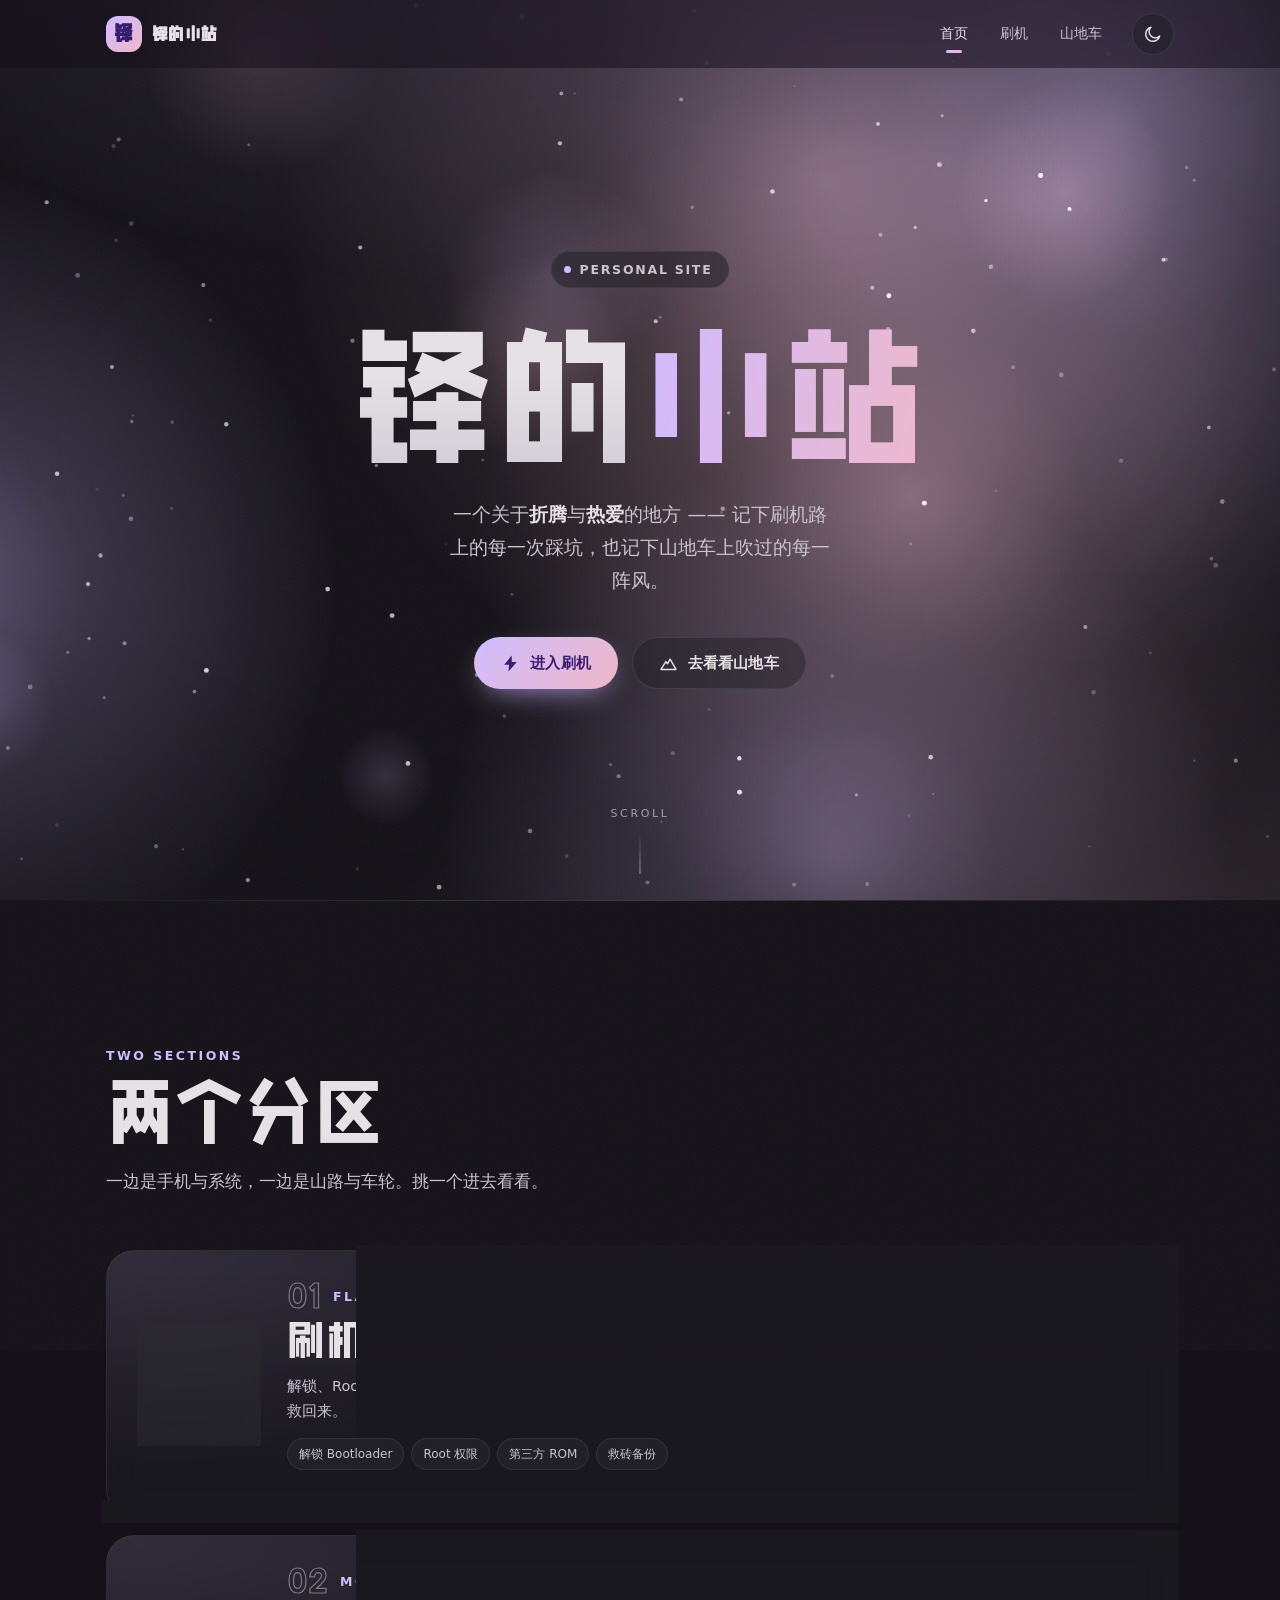
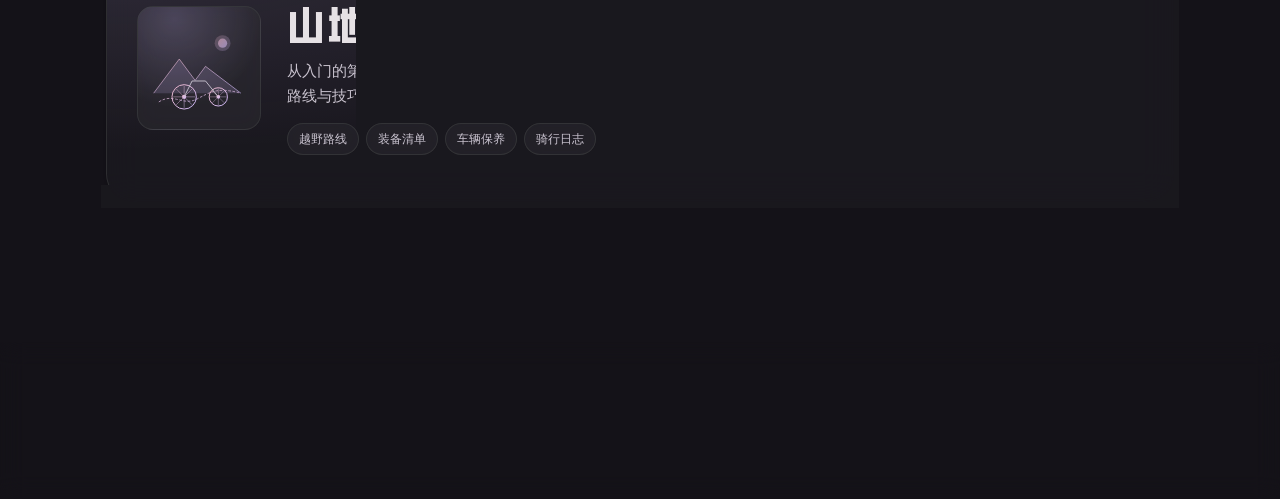
==== commit df13dbf4: "revert: 恢复初始版本页面，仅保留 Google 站点验证 meta - index.html / flash.html / bike.html / page.html 恢复到 e114f01 " ====
--- a/index.html
+++ b/index.html
@@ -1,17 +1,745 @@
 <!DOCTYPE html>
-<html lang="zh-CN">
+<html lang="zh-CN" class="mdui-theme-dark">
 <head>
 <meta charset="UTF-8">
 <meta name="viewport" content="width=device-width,initial-scale=1,viewport-fit=cover">
-<meta name="theme-color" content="#FFFFFF">
+<meta name="theme-color" content="#141218">
+<meta name="google-site-verification" content="Z1_5-kb9bWtHmbRLohl3fSZsMe-5Ndwo5JdBoWjXVhI">
 <meta name="description" content="铎的小站 —— 记录刷机折腾与山地车骑行。">
-<meta name="google-site-verification" content="Z1_5-kb9bWtHmbRLohl3fSZsMe-5Ndwo5JdBoWjXVhI">
 <title>铎的小站</title>
-<link rel="icon" href="data:image/svg+xml,%3Csvg%20xmlns%3D%22http%3A%2F%2Fwww.w3.org%2F2000%2Fsvg%22%20viewBox%3D%220%200%2064%2064%22%3E%0A%20%20%3Crect%20x%3D%222%22%20y%3D%222%22%20width%3D%2260%22%20height%3D%2260%22%20rx%3D%2216%22%20fill%3D%22%230071E3%22%2F%3E%0A%20%20%3Ctext%20x%3D%2232%22%20y%3D%2246%22%20font-size%3D%2240%22%20text-anchor%3D%22middle%22%20fill%3D%22%23FFFFFF%22%0A%20%20%20%20%20%20font-family%3D%22system-ui%2C-apple-system%2CPingFang%20SC%2CMicrosoft%20YaHei%2Csans-serif%22%3E%E9%93%8E%3C%2Ftext%3E%0A%3C%2Fsvg%3E%0A" type="image/svg+xml">
-<link rel="stylesheet" href="assets/css/styles.css">
+<link rel="icon" href="data:image/svg+xml,%3Csvg%20xmlns%3D%22http%3A%2F%2Fwww.w3.org%2F2000%2Fsvg%22%20viewBox%3D%220%200%2064%2064%22%3E%0A%20%20%3Cdefs%3E%0A%20%20%20%20%3ClinearGradient%20id%3D%22g%22%20x1%3D%220%22%20y1%3D%220%22%20x2%3D%221%22%20y2%3D%221%22%3E%0A%20%20%20%20%20%20%3Cstop%20offset%3D%220%22%20stop-color%3D%22%23D0BCFF%22%2F%3E%0A%20%20%20%20%20%20%3Cstop%20offset%3D%221%22%20stop-color%3D%22%23EFB8C8%22%2F%3E%0A%20%20%20%20%3C%2FlinearGradient%3E%0A%20%20%3C%2Fdefs%3E%0A%20%20%3Crect%20x%3D%222%22%20y%3D%222%22%20width%3D%2260%22%20height%3D%2260%22%20rx%3D%2216%22%20fill%3D%22url%28%23g%29%22%2F%3E%0A%20%20%3Ctext%20x%3D%2232%22%20y%3D%2246%22%20font-size%3D%2240%22%20text-anchor%3D%22middle%22%20fill%3D%22%23141218%22%0A%20%20%20%20%20%20%20%20font-family%3D%22system-ui%2C-apple-system%2CPingFang%20SC%2CMicrosoft%20YaHei%2Csans-serif%22%3E%E9%93%8E%3C%2Ftext%3E%0A%3C%2Fsvg%3E%0A" type="image/svg+xml">
+<style>:root{--mdui-breakpoint-xs:0px;--mdui-breakpoint-sm:600px;--mdui-breakpoint-md:840px;--mdui-breakpoint-lg:1080px;--mdui-breakpoint-xl:1440px;--mdui-breakpoint-xxl:1920px}:root{--mdui-color-primary-light:103,80,164;--mdui-color-primary-container-light:234,221,255;--mdui-color-on-primary-light:255,255,255;--mdui-color-on-primary-container-light:33,0,94;--mdui-color-inverse-primary-light:208,188,255;--mdui-color-secondary-light:98,91,113;--mdui-color-secondary-container-light:232,222,248;--mdui-color-on-secondary-light:255,255,255;--mdui-color-on-secondary-container-light:30,25,43;--mdui-color-tertiary-light:125,82,96;--mdui-color-tertiary-container-light:255,216,228;--mdui-color-on-tertiary-light:255,255,255;--mdui-color-on-tertiary-container-light:55,11,30;--mdui-color-surface-light:254,247,255;--mdui-color-surface-dim-light:222,216,225;--mdui-color-surface-bright-light:254,247,255;--mdui-color-surface-container-lowest-light:255,255,255;--mdui-color-surface-container-low-light:247,242,250;--mdui-color-surface-container-light:243,237,247;--mdui-color-surface-container-high-light:236,230,240;--mdui-color-surface-container-highest-light:230,224,233;--mdui-color-surface-variant-light:231,224,236;--mdui-color-on-surface-light:28,27,31;--mdui-color-on-surface-variant-light:73,69,78;--mdui-color-inverse-surface-light:49,48,51;--mdui-color-inverse-on-surface-light:244,239,244;--mdui-color-background-light:254,247,255;--mdui-color-on-background-light:28,27,31;--mdui-color-error-light:179,38,30;--mdui-color-error-container-light:249,222,220;--mdui-color-on-error-light:255,255,255;--mdui-color-on-error-container-light:65,14,11;--mdui-color-outline-light:121,116,126;--mdui-color-outline-variant-light:196,199,197;--mdui-color-shadow-light:0,0,0;--mdui-color-surface-tint-color-light:103,80,164;--mdui-color-scrim-light:0,0,0;--mdui-color-primary-dark:208,188,255;--mdui-color-primary-container-dark:79,55,139;--mdui-color-on-primary-dark:55,30,115;--mdui-color-on-primary-container-dark:234,221,255;--mdui-color-inverse-primary-dark:103,80,164;--mdui-color-secondary-dark:204,194,220;--mdui-color-secondary-container-dark:74,68,88;--mdui-color-on-secondary-dark:51,45,65;--mdui-color-on-secondary-container-dark:232,222,248;--mdui-color-tertiary-dark:239,184,200;--mdui-color-tertiary-container-dark:99,59,72;--mdui-color-on-tertiary-dark:73,37,50;--mdui-color-on-tertiary-container-dark:255,216,228;--mdui-color-surface-dark:20,18,24;--mdui-color-surface-dim-dark:20,18,24;--mdui-color-surface-bright-dark:59,56,62;--mdui-color-surface-container-lowest-dark:15,13,19;--mdui-color-surface-container-low-dark:29,27,32;--mdui-color-surface-container-dark:33,31,38;--mdui-color-surface-container-high-dark:43,41,48;--mdui-color-surface-container-highest-dark:54,52,59;--mdui-color-surface-variant-dark:73,69,79;--mdui-color-on-surface-dark:230,225,229;--mdui-color-on-surface-variant-dark:202,196,208;--mdui-color-inverse-surface-dark:230,225,229;--mdui-color-inverse-on-surface-dark:49,48,51;--mdui-color-background-dark:20,18,24;--mdui-color-on-background-dark:230,225,229;--mdui-color-error-dark:242,184,181;--mdui-color-error-container-dark:140,29,24;--mdui-color-on-error-dark:96,20,16;--mdui-color-on-error-container-dark:249,222,220;--mdui-color-outline-dark:147,143,153;--mdui-color-outline-variant-dark:68,71,70;--mdui-color-shadow-dark:0,0,0;--mdui-color-surface-tint-color-dark:208,188,255;--mdui-color-scrim-dark:0,0,0;font-size:16px}.mdui-theme-light,:root{color-scheme:light;--mdui-color-primary:var(--mdui-color-primary-light);--mdui-color-primary-container:var(--mdui-color-primary-container-light);--mdui-color-on-primary:var(--mdui-color-on-primary-light);--mdui-color-on-primary-container:var(--mdui-color-on-primary-container-light);--mdui-color-inverse-primary:var(--mdui-color-inverse-primary-light);--mdui-color-secondary:var(--mdui-color-secondary-light);--mdui-color-secondary-container:var(--mdui-color-secondary-container-light);--mdui-color-on-secondary:var(--mdui-color-on-secondary-light);--mdui-color-on-secondary-container:var(--mdui-color-on-secondary-container-light);--mdui-color-tertiary:var(--mdui-color-tertiary-light);--mdui-color-tertiary-container:var(--mdui-color-tertiary-container-light);--mdui-color-on-tertiary:var(--mdui-color-on-tertiary-light);--mdui-color-on-tertiary-container:var(--mdui-color-on-tertiary-container-light);--mdui-color-surface:var(--mdui-color-surface-light);--mdui-color-surface-dim:var(--mdui-color-surface-dim-light);--mdui-color-surface-bright:var(--mdui-color-surface-bright-light);--mdui-color-surface-container-lowest:var(--mdui-color-surface-container-lowest-light);--mdui-color-surface-container-low:var(--mdui-color-surface-container-low-light);--mdui-color-surface-container:var(--mdui-color-surface-container-light);--mdui-color-surface-container-high:var(--mdui-color-surface-container-high-light);--mdui-color-surface-container-highest:var(--mdui-color-surface-container-highest-light);--mdui-color-surface-variant:var(--mdui-color-surface-variant-light);--mdui-color-on-surface:var(--mdui-color-on-surface-light);--mdui-color-on-surface-variant:var(--mdui-color-on-surface-variant-light);--mdui-color-inverse-surface:var(--mdui-color-inverse-surface-light);--mdui-color-inverse-on-surface:var(--mdui-color-inverse-on-surface-light);--mdui-color-background:var(--mdui-color-background-light);--mdui-color-on-background:var(--mdui-color-on-background-light);--mdui-color-error:var(--mdui-color-error-light);--mdui-color-error-container:var(--mdui-color-error-container-light);--mdui-color-on-error:var(--mdui-color-on-error-light);--mdui-color-on-error-container:var(--mdui-color-on-error-container-light);--mdui-color-outline:var(--mdui-color-outline-light);--mdui-color-outline-variant:var(--mdui-color-outline-variant-light);--mdui-color-shadow:var(--mdui-color-shadow-light);--mdui-color-surface-tint-color:var(--mdui-color-surface-tint-color-light);--mdui-color-scrim:var(--mdui-color-scrim-light);color:rgb(var(--mdui-color-on-background));background-color:rgb(var(--mdui-color-background))}.mdui-theme-dark{color-scheme:dark;--mdui-color-primary:var(--mdui-color-primary-dark);--mdui-color-primary-container:var(--mdui-color-primary-container-dark);--mdui-color-on-primary:var(--mdui-color-on-primary-dark);--mdui-color-on-primary-container:var(--mdui-color-on-primary-container-dark);--mdui-color-inverse-primary:var(--mdui-color-inverse-primary-dark);--mdui-color-secondary:var(--mdui-color-secondary-dark);--mdui-color-secondary-container:var(--mdui-color-secondary-container-dark);--mdui-color-on-secondary:var(--mdui-color-on-secondary-dark);--mdui-color-on-secondary-container:var(--mdui-color-on-secondary-container-dark);--mdui-color-tertiary:var(--mdui-color-tertiary-dark);--mdui-color-tertiary-container:var(--mdui-color-tertiary-container-dark);--mdui-color-on-tertiary:var(--mdui-color-on-tertiary-dark);--mdui-color-on-tertiary-container:var(--mdui-color-on-tertiary-container-dark);--mdui-color-surface:var(--mdui-color-surface-dark);--mdui-color-surface-dim:var(--mdui-color-surface-dim-dark);--mdui-color-surface-bright:var(--mdui-color-surface-bright-dark);--mdui-color-surface-container-lowest:var(--mdui-color-surface-container-lowest-dark);--mdui-color-surface-container-low:var(--mdui-color-surface-container-low-dark);--mdui-color-surface-container:var(--mdui-color-surface-container-dark);--mdui-color-surface-container-high:var(--mdui-color-surface-container-high-dark);--mdui-color-surface-container-highest:var(--mdui-color-surface-container-highest-dark);--mdui-color-surface-variant:var(--mdui-color-surface-variant-dark);--mdui-color-on-surface:var(--mdui-color-on-surface-dark);--mdui-color-on-surface-variant:var(--mdui-color-on-surface-variant-dark);--mdui-color-inverse-surface:var(--mdui-color-inverse-surface-dark);--mdui-color-inverse-on-surface:var(--mdui-color-inverse-on-surface-dark);--mdui-color-background:var(--mdui-color-background-dark);--mdui-color-on-background:var(--mdui-color-on-background-dark);--mdui-color-error:var(--mdui-color-error-dark);--mdui-color-error-container:var(--mdui-color-error-container-dark);--mdui-color-on-error:var(--mdui-color-on-error-dark);--mdui-color-on-error-container:var(--mdui-color-on-error-container-dark);--mdui-color-outline:var(--mdui-color-outline-dark);--mdui-color-outline-variant:var(--mdui-color-outline-variant-dark);--mdui-color-shadow:var(--mdui-color-shadow-dark);--mdui-color-surface-tint-color:var(--mdui-color-surface-tint-color-dark);--mdui-color-scrim:var(--mdui-color-scrim-dark);color:rgb(var(--mdui-color-on-background));background-color:rgb(var(--mdui-color-background))}@media (prefers-color-scheme:dark){.mdui-theme-auto{color-scheme:dark;--mdui-color-primary:var(--mdui-color-primary-dark);--mdui-color-primary-container:var(--mdui-color-primary-container-dark);--mdui-color-on-primary:var(--mdui-color-on-primary-dark);--mdui-color-on-primary-container:var(--mdui-color-on-primary-container-dark);--mdui-color-inverse-primary:var(--mdui-color-inverse-primary-dark);--mdui-color-secondary:var(--mdui-color-secondary-dark);--mdui-color-secondary-container:var(--mdui-color-secondary-container-dark);--mdui-color-on-secondary:var(--mdui-color-on-secondary-dark);--mdui-color-on-secondary-container:var(--mdui-color-on-secondary-container-dark);--mdui-color-tertiary:var(--mdui-color-tertiary-dark);--mdui-color-tertiary-container:var(--mdui-color-tertiary-container-dark);--mdui-color-on-tertiary:var(--mdui-color-on-tertiary-dark);--mdui-color-on-tertiary-container:var(--mdui-color-on-tertiary-container-dark);--mdui-color-surface:var(--mdui-color-surface-dark);--mdui-color-surface-dim:var(--mdui-color-surface-dim-dark);--mdui-color-surface-bright:var(--mdui-color-surface-bright-dark);--mdui-color-surface-container-lowest:var(--mdui-color-surface-container-lowest-dark);--mdui-color-surface-container-low:var(--mdui-color-surface-container-low-dark);--mdui-color-surface-container:var(--mdui-color-surface-container-dark);--mdui-color-surface-container-high:var(--mdui-color-surface-container-high-dark);--mdui-color-surface-container-highest:var(--mdui-color-surface-container-highest-dark);--mdui-color-surface-variant:var(--mdui-color-surface-variant-dark);--mdui-color-on-surface:var(--mdui-color-on-surface-dark);--mdui-color-on-surface-variant:var(--mdui-color-on-surface-variant-dark);--mdui-color-inverse-surface:var(--mdui-color-inverse-surface-dark);--mdui-color-inverse-on-surface:var(--mdui-color-inverse-on-surface-dark);--mdui-color-background:var(--mdui-color-background-dark);--mdui-color-on-background:var(--mdui-color-on-background-dark);--mdui-color-error:var(--mdui-color-error-dark);--mdui-color-error-container:var(--mdui-color-error-container-dark);--mdui-color-on-error:var(--mdui-color-on-error-dark);--mdui-color-on-error-container:var(--mdui-color-on-error-container-dark);--mdui-color-outline:var(--mdui-color-outline-dark);--mdui-color-outline-variant:var(--mdui-color-outline-variant-dark);--mdui-color-shadow:var(--mdui-color-shadow-dark);--mdui-color-surface-tint-color:var(--mdui-color-surface-tint-color-dark);--mdui-color-scrim:var(--mdui-color-scrim-dark);color:rgb(var(--mdui-color-on-background));background-color:rgb(var(--mdui-color-background))}}:root{--mdui-elevation-level0:none;--mdui-elevation-level1:0 0.5px 1.5px 0 rgba(var(--mdui-color-shadow), 19%),0 0 1px 0 rgba(var(--mdui-color-shadow), 3.9%);--mdui-elevation-level2:0 0.85px 3px 0 rgba(var(--mdui-color-shadow), 19%),0 0.25px 1px 0 rgba(var(--mdui-color-shadow), 3.9%);--mdui-elevation-level3:0 1.25px 5px 0 rgba(var(--mdui-color-shadow), 19%),0 0.3333px 1.5px 0 rgba(var(--mdui-color-shadow), 3.9%);--mdui-elevation-level4:0 1.85px 6.25px 0 rgba(var(--mdui-color-shadow), 19%),0 0.5px 1.75px 0 rgba(var(--mdui-color-shadow), 3.9%);--mdui-elevation-level5:0 2.75px 9px 0 rgba(var(--mdui-color-shadow), 19%),0 0.25px 3px 0 rgba(var(--mdui-color-shadow), 3.9%)}:root{--mdui-motion-easing-linear:cubic-bezier(0, 0, 1, 1);--mdui-motion-easing-standard:cubic-bezier(0.2, 0, 0, 1);--mdui-motion-easing-standard-accelerate:cubic-bezier(0.3, 0, 1, 1);--mdui-motion-easing-standard-decelerate:cubic-bezier(0, 0, 0, 1);--mdui-motion-easing-emphasized:var(--mdui-motion-easing-standard);--mdui-motion-easing-emphasized-accelerate:cubic-bezier(0.3, 0, 0.8, 0.15);--mdui-motion-easing-emphasized-decelerate:cubic-bezier(0.05, 0.7, 0.1, 1);--mdui-motion-duration-short1:50ms;--mdui-motion-duration-short2:100ms;--mdui-motion-duration-short3:150ms;--mdui-motion-duration-short4:200ms;--mdui-motion-duration-medium1:250ms;--mdui-motion-duration-medium2:300ms;--mdui-motion-duration-medium3:350ms;--mdui-motion-duration-medium4:400ms;--mdui-motion-duration-long1:450ms;--mdui-motion-duration-long2:500ms;--mdui-motion-duration-long3:550ms;--mdui-motion-duration-long4:600ms;--mdui-motion-duration-extra-long1:700ms;--mdui-motion-duration-extra-long2:800ms;--mdui-motion-duration-extra-long3:900ms;--mdui-motion-duration-extra-long4:1000ms}.mdui-prose{line-height:1.75;word-wrap:break-word}.mdui-prose :first-child{margin-top:0}.mdui-prose :last-child{margin-bottom:0}.mdui-prose code,.mdui-prose kbd,.mdui-prose pre,.mdui-prose pre tt,.mdui-prose samp{font-family:Consolas,Courier,"Courier New",monospace}.mdui-prose caption{text-align:left}.mdui-prose [draggable=true],.mdui-prose [draggable]{cursor:move}.mdui-prose [draggable=false]{cursor:inherit}.mdui-prose dl,.mdui-prose form,.mdui-prose ol,.mdui-prose p,.mdui-prose ul{margin-top:1.25em;margin-bottom:1.25em}.mdui-prose a{text-decoration:none;outline:0;color:rgb(var(--mdui-color-primary))}.mdui-prose a:focus,.mdui-prose a:hover{border-bottom:.0625rem solid rgb(var(--mdui-color-primary))}.mdui-prose small{font-size:.875em}.mdui-prose strong{font-weight:600}.mdui-prose blockquote{margin:1.6em 2em;padding-left:1em;border-left:.25rem solid rgb(var(--mdui-color-surface-variant))}@media only screen and (max-width:599.98px){.mdui-prose blockquote{margin:1.6em 0}}.mdui-prose blockquote footer{font-size:86%;color:rgb(var(--mdui-color-on-surface-variant))}.mdui-prose mark{color:inherit;background-color:rgb(var(--mdui-color-secondary-container));border-bottom:.0625rem solid rgb(var(--mdui-color-secondary));margin:0 .375rem;padding:.125rem}.mdui-prose h1,.mdui-prose h2,.mdui-prose h3,.mdui-prose h4,.mdui-prose h5,.mdui-prose h6{font-weight:400}.mdui-prose h1 small,.mdui-prose h2 small,.mdui-prose h3 small,.mdui-prose h4 small,.mdui-prose h5 small,.mdui-prose h6 small{font-weight:inherit;font-size:65%;color:rgb(var(--mdui-color-on-surface-variant))}.mdui-prose h1 strong,.mdui-prose h2 strong,.mdui-prose h3 strong,.mdui-prose h4 strong,.mdui-prose h5 strong,.mdui-prose h6 strong{font-weight:600}.mdui-prose h1{font-size:2.5em;margin-top:0;margin-bottom:1.25em;line-height:1.1111}.mdui-prose h2{font-size:1.875em;margin-top:2.25em;margin-bottom:1.125em;line-height:1.3333}.mdui-prose h3{font-size:1.5em;margin-top:2em;margin-bottom:1em;line-height:1.6}.mdui-prose h4{font-size:1.25em;margin-top:1.875em;margin-bottom:.875em;line-height:1.5}.mdui-prose h2+*,.mdui-prose h3+*,.mdui-prose h4+*,.mdui-prose hr+*{margin-top:0}.mdui-prose code,.mdui-prose kbd{font-size:.875em;color:rgb(var(--mdui-color-on-surface-container));background-color:rgba(var(--mdui-color-surface-variant),.28);padding:.125rem .375rem;border-radius:var(--mdui-shape-corner-extra-small)}.mdui-prose kbd{font-size:.9em}.mdui-prose abbr[title]{text-decoration:none;cursor:help;border-bottom:.0625rem dotted rgb(var(--mdui-color-on-surface-variant))}.mdui-prose ins,.mdui-prose u{text-decoration:none;border-bottom:.0625rem solid rgb(var(--mdui-color-on-surface-variant))}.mdui-prose del{text-decoration:line-through}.mdui-prose hr{margin-top:3em;margin-bottom:3em;border:none;border-bottom:.0625rem solid rgb(var(--mdui-color-surface-variant))}.mdui-prose pre{margin-top:1.7143em;margin-bottom:1.7143em}.mdui-prose pre code{padding:.8571em 1.1429em;overflow-x:auto;-webkit-overflow-scrolling:touch;background-color:rgb(var(--mdui-color-surface-container));color:rgb(var(--mdui-color-on-surface-container));border-radius:var(--mdui-shape-corner-extra-small)}.mdui-prose ol,.mdui-prose ul{padding-left:1.625em}.mdui-prose ul{list-style-type:disc}.mdui-prose ol{list-style-type:decimal}.mdui-prose ol[type="A"]{list-style-type:upper-alpha}.mdui-prose ol[type="a"]{list-style-type:lower-alpha}.mdui-prose ol[type="I"]{list-style-type:upper-roman}.mdui-prose ol[type="i"]{list-style-type:lower-roman}.mdui-prose ol[type="1"]{list-style-type:decimal}.mdui-prose li{margin-top:.5em;margin-bottom:.5em}.mdui-prose ol>li,.mdui-prose ul>li{padding-left:.375em}.mdui-prose ol>li>p,.mdui-prose ul>li>p{margin-top:.75em;margin-bottom:.75em}.mdui-prose ol>li>:first-child,.mdui-prose ul>li>:first-child{margin-top:1.25em}.mdui-prose ol>li>:last-child,.mdui-prose ul>li>:last-child{margin-bottom:1.25em}.mdui-prose ol>li::marker{font-weight:400;color:rgb(var(--mdui-color-on-surface-variant))}.mdui-prose ul>li::marker{color:rgb(var(--mdui-color-on-surface-variant))}.mdui-prose ol ol,.mdui-prose ol ul,.mdui-prose ul ol,.mdui-prose ul ul{margin-top:.75em;margin-bottom:.75em}.mdui-prose fieldset,.mdui-prose img{border:none}.mdui-prose figure,.mdui-prose img,.mdui-prose video{margin-top:2em;margin-bottom:2em;max-width:100%}.mdui-prose figure>*{margin-top:0;margin-bottom:0}.mdui-prose figcaption{font-size:.875em;line-height:1.4286;margin-top:.8571em;color:rgb(var(--mdui-color-on-surface-variant))}.mdui-prose figcaption:empty::before{z-index:-1;cursor:text;content:attr(placeholder);color:rgb(var(--mdui-color-on-surface-variant))}.mdui-prose table{margin-top:2em;margin-bottom:2em;border:.0625rem solid rgb(var(--mdui-color-surface-variant));border-radius:var(--mdui-shape-corner-large)}.mdui-table{width:100%;overflow-x:auto;margin-top:2em;margin-bottom:2em;border:.0625rem solid rgb(var(--mdui-color-surface-variant));border-radius:var(--mdui-shape-corner-large)}.mdui-table table{margin-top:0;margin-bottom:0;border:none;border-radius:0}.mdui-prose table,.mdui-table table{width:100%;text-align:left;border-collapse:collapse;border-spacing:0}.mdui-prose td,.mdui-prose th,.mdui-table td,.mdui-table th{border-top:.0625rem solid rgb(var(--mdui-color-surface-variant))}.mdui-prose td:not(:first-child),.mdui-prose th:not(:first-child),.mdui-table td:not(:first-child),.mdui-table th:not(:first-child){border-left:.0625rem solid rgb(var(--mdui-color-surface-variant))}.mdui-prose td:not(:last-child),.mdui-prose th:not(:last-child),.mdui-table td:not(:last-child),.mdui-table th:not(:last-child){border-right:.0625rem solid rgb(var(--mdui-color-surface-variant))}.mdui-prose tfoot td,.mdui-prose tfoot th,.mdui-prose thead td,.mdui-prose thead th,.mdui-table tfoot td,.mdui-table tfoot th,.mdui-table thead td,.mdui-table thead th{position:relative;vertical-align:middle;padding:1.125rem 1rem;font-weight:var(--mdui-typescale-title-medium-weight);letter-spacing:var(--mdui-typescale-title-medium-tracking);line-height:var(--mdui-typescale-title-medium-line-height);color:rgb(var(--mdui-color-on-surface-variant));box-shadow:var(--mdui-elevation-level1)}.mdui-prose tbody td,.mdui-prose tbody th,.mdui-table tbody td,.mdui-table tbody th{padding:.875rem 1rem}.mdui-prose tbody th,.mdui-table tbody th{vertical-align:middle;font-weight:inherit}.mdui-prose tbody td,.mdui-table tbody td{vertical-align:baseline}.mdui-prose tbody:first-child tr:first-child td,.mdui-prose thead:first-child tr:first-child th,.mdui-table tbody:first-child tr:first-child td,.mdui-table thead:first-child tr:first-child th{border-top:0}:root{--mdui-shape-corner-none:0;--mdui-shape-corner-extra-small:0.25rem;--mdui-shape-corner-small:0.5rem;--mdui-shape-corner-medium:0.75rem;--mdui-shape-corner-large:1rem;--mdui-shape-corner-extra-large:1.75rem;--mdui-shape-corner-full:1000rem}:root{--mdui-state-layer-hover:0.08;--mdui-state-layer-focus:0.12;--mdui-state-layer-pressed:0.12;--mdui-state-layer-dragged:0.16}:root{--mdui-typescale-display-large-weight:400;--mdui-typescale-display-medium-weight:400;--mdui-typescale-display-small-weight:400;--mdui-typescale-display-large-line-height:4rem;--mdui-typescale-display-medium-line-height:3.25rem;--mdui-typescale-display-small-line-height:2.75rem;--mdui-typescale-display-large-size:3.5625rem;--mdui-typescale-display-medium-size:2.8125rem;--mdui-typescale-display-small-size:2.25rem;--mdui-typescale-display-large-tracking:0rem;--mdui-typescale-display-medium-tracking:0rem;--mdui-typescale-display-small-tracking:0rem;--mdui-typescale-headline-large-weight:400;--mdui-typescale-headline-medium-weight:400;--mdui-typescale-headline-small-weight:400;--mdui-typescale-headline-large-line-height:2.5rem;--mdui-typescale-headline-medium-line-height:2.25rem;--mdui-typescale-headline-small-line-height:2rem;--mdui-typescale-headline-large-size:2rem;--mdui-typescale-headline-medium-size:1.75rem;--mdui-typescale-headline-small-size:1.5rem;--mdui-typescale-headline-large-tracking:0rem;--mdui-typescale-headline-medium-tracking:0rem;--mdui-typescale-headline-small-tracking:0rem;--mdui-typescale-title-large-weight:400;--mdui-typescale-title-medium-weight:500;--mdui-typescale-title-small-weight:500;--mdui-typescale-title-large-line-height:1.75rem;--mdui-typescale-title-medium-line-height:1.5rem;--mdui-typescale-title-small-line-height:1.25rem;--mdui-typescale-title-large-size:1.375rem;--mdui-typescale-title-medium-size:1rem;--mdui-typescale-title-small-size:0.875rem;--mdui-typescale-title-large-tracking:0rem;--mdui-typescale-title-medium-tracking:0.009375rem;--mdui-typescale-title-small-tracking:0.00625rem;--mdui-typescale-label-large-weight:500;--mdui-typescale-label-medium-weight:500;--mdui-typescale-label-small-weight:500;--mdui-typescale-label-large-line-height:1.25rem;--mdui-typescale-label-medium-line-height:1rem;--mdui-typescale-label-small-line-height:0.375rem;--mdui-typescale-label-large-size:0.875rem;--mdui-typescale-label-medium-size:0.75rem;--mdui-typescale-label-small-size:0.6875rem;--mdui-typescale-label-large-tracking:0.00625rem;--mdui-typescale-label-medium-tracking:0.03125rem;--mdui-typescale-label-small-tracking:0.03125rem;--mdui-typescale-body-large-weight:400;--mdui-typescale-body-medium-weight:400;--mdui-typescale-body-small-weight:400;--mdui-typescale-body-large-line-height:1.5rem;--mdui-typescale-body-medium-line-height:1.25rem;--mdui-typescale-body-small-line-height:1rem;--mdui-typescale-body-large-size:1rem;--mdui-typescale-body-medium-size:0.875rem;--mdui-typescale-body-small-size:0.75rem;--mdui-typescale-body-large-tracking:0.009375rem;--mdui-typescale-body-medium-tracking:0.015625rem;--mdui-typescale-body-small-tracking:0.025rem}.mdui-lock-screen{overflow:hidden!important}</style>
+<style>/* ============================================================
+   铎的小站 — 样式表
+   设计系统：Material Design 3（令牌来自 MDUI 2，全部本地化）
+   零网络依赖：字体、图标（内联 SVG）、动画全部本地
+   ============================================================ */
+
+/* ---------- 本地字体 ---------- */
+@font-face{
+  font-family:"Xiaoxin Chaoku";
+  src:url("[data-uri]") format("woff2");
+  font-weight:400;font-style:normal;font-display:swap;
+}
+
+/* ---------- 全局变量 ---------- */
+:root{
+  --font-display:"Xiaoxin Chaoku","PingFang SC","Hiragino Sans GB","Microsoft YaHei",system-ui,sans-serif;
+  --font-body:system-ui,-apple-system,"Segoe UI",Roboto,"PingFang SC","Noto Sans SC","Microsoft YaHei",sans-serif;
+
+  --page-max:1180px;
+  --gut:clamp(20px,5vw,56px);
+  --bar-h:68px;
+
+  --c-primary:rgb(var(--mdui-color-primary));
+  --c-on-primary:rgb(var(--mdui-color-on-primary));
+  --c-primary-container:rgb(var(--mdui-color-primary-container));
+  --c-tertiary:rgb(var(--mdui-color-tertiary));
+  --c-surface:rgb(var(--mdui-color-surface));
+  --c-surface-1:rgb(var(--mdui-color-surface-container-low));
+  --c-surface-2:rgb(var(--mdui-color-surface-container));
+  --c-surface-3:rgb(var(--mdui-color-surface-container-high));
+  --c-surface-4:rgb(var(--mdui-color-surface-container-highest));
+  --c-on-surface:rgb(var(--mdui-color-on-surface));
+  --c-on-surface-var:rgb(var(--mdui-color-on-surface-variant));
+  --c-outline:rgb(var(--mdui-color-outline-variant));
+
+  --radius-s:var(--mdui-shape-corner-small);
+  --radius-m:var(--mdui-shape-corner-medium);
+  --radius-l:var(--mdui-shape-corner-large);
+  --radius-xl:var(--mdui-shape-corner-extra-large);
+
+  --ease:var(--mdui-motion-easing-emphasized);
+  --ease-dec:var(--mdui-motion-easing-emphasized-decelerate);
+  --t-short:var(--mdui-motion-duration-short3);
+  --t-med:var(--mdui-motion-duration-medium2);
+  --t-long:var(--mdui-motion-duration-long1);
+
+  --glow-a:0 0 80px -20px rgba(var(--mdui-color-primary), .55);
+  --glow-b:0 0 90px -25px rgba(var(--mdui-color-tertiary), .45);
+}
+
+/* ---------- 基础重置 ---------- */
+*,*::before,*::after{box-sizing:border-box}
+html{background:rgb(var(--mdui-color-surface));scroll-behavior:smooth;scroll-padding-top:calc(var(--bar-h) + 12px);-webkit-text-size-adjust:100%}
+body{
+  margin:0;min-height:100vh;overflow-x:hidden;
+  font-family:var(--font-body);
+  font-size:var(--mdui-typescale-body-large-size);
+  line-height:1.7;
+  color:var(--c-on-surface);
+  background:transparent;
+  -webkit-font-smoothing:antialiased;
+  text-rendering:optimizeLegibility;
+}
+img,svg{display:block;max-width:100%}
+a{color:inherit;text-decoration:none}
+::selection{background:rgba(var(--mdui-color-primary), .35)}
+
+.wrap{width:100%;max-width:var(--page-max);margin-inline:auto;padding-inline:var(--gut)}
+.sr{position:absolute;width:1px;height:1px;overflow:hidden;clip:rect(0 0 0 0);white-space:nowrap}
+
+/* ---------- 背景层：CG 极光 + 粒子 ---------- */
+#bg{position:fixed;inset:0;width:100%;height:100%;z-index:0;display:block;pointer-events:none}
+.bg-veil{
+  position:fixed;inset:0;z-index:1;pointer-events:none;
+  background:
+    radial-gradient(120% 80% at 50% -10%,rgba(var(--mdui-color-primary), .16),transparent 55%),
+    radial-gradient(90% 70% at 85% 105%,rgba(var(--mdui-color-tertiary), .12),transparent 60%),
+    radial-gradient(150% 120% at 50% 50%,transparent 30%,rgba(var(--mdui-color-surface), .85) 100%);
+}
+.bg-grain{
+  position:fixed;inset:-50%;z-index:1;pointer-events:none;opacity:.045;
+  background-image:url("data:image/svg+xml;utf8,<svg xmlns='http://www.w3.org/2000/svg' width='160' height='160'><filter id='n'><feTurbulence type='fractalNoise' baseFrequency='.85' numOctaves='3' stitchTiles='stitch'/></filter><rect width='160' height='160' filter='url(%23n)'/></svg>");
+  animation:grain 6s steps(6) infinite;
+}
+@keyframes grain{
+  0%{transform:translate(0,0)}20%{transform:translate(-3%,2%)}40%{transform:translate(2%,-3%)}
+  60%{transform:translate(-2%,-2%)}80%{transform:translate(3%,3%)}100%{transform:translate(0,0)}
+}
+
+main,.foot{position:relative;z-index:10}
+
+/* ---------- 顶部导航 ---------- */
+.topbar{
+  position:fixed;top:0;left:0;right:0;height:var(--bar-h);z-index:50;
+  background:rgba(var(--mdui-color-surface), .55);
+  backdrop-filter:blur(18px) saturate(160%);-webkit-backdrop-filter:blur(18px) saturate(160%);
+  display:flex;align-items:center;
+  transition:background var(--t-med) var(--ease),backdrop-filter var(--t-med) var(--ease),border-color var(--t-med) var(--ease)
+}
+.topbar::after{
+  content:"";position:absolute;inset:0;border-bottom:1px solid transparent;pointer-events:none;
+  transition:border-color var(--t-med) var(--ease)
+}
+.topbar.scrolled{background:rgba(var(--mdui-color-surface), .72);backdrop-filter:blur(20px) saturate(180%);-webkit-backdrop-filter:blur(20px) saturate(180%)}
+.topbar.scrolled::after{border-bottom-color:rgba(var(--mdui-color-outline-variant), .5)}
+.topbar .wrap{display:flex;align-items:center;gap:16px}
+
+.brand{display:flex;align-items:center;gap:10px;font-weight:700;letter-spacing:.02em;margin-right:auto}
+.brand .mark{
+  width:36px;height:36px;border-radius:12px;display:grid;place-items:center;
+  font-family:var(--font-display);font-size:20px;line-height:1;
+  color:rgb(var(--mdui-color-on-primary));
+  background:linear-gradient(135deg,rgb(var(--mdui-color-primary)),rgb(var(--mdui-color-tertiary)));
+  box-shadow:var(--glow-a)
+}
+.brand .name{font-family:var(--font-display);font-size:17px}
+
+.nav{display:flex;align-items:center;gap:4px}
+.nav a{
+  position:relative;padding:9px 14px;border-radius:999px;
+  font-size:14px;font-weight:500;color:var(--c-on-surface-var);
+  transition:color var(--t-short) var(--ease),background var(--t-short) var(--ease)
+}
+.nav a:hover{color:var(--c-on-surface);background:rgba(var(--mdui-color-on-surface), .06)}
+.nav a.active{color:var(--c-on-surface)}
+.nav a.active::after{
+  content:"";position:absolute;left:50%;bottom:2px;translate:-50% 0;
+  width:16px;height:3px;border-radius:3px;
+  background:linear-gradient(90deg,rgb(var(--mdui-color-primary)),rgb(var(--mdui-color-tertiary)))
+}
+
+.icon-btn{
+  width:42px;height:42px;flex:none;border:1px solid rgba(var(--mdui-color-outline-variant), .6);
+  border-radius:999px;background:rgba(var(--mdui-color-surface-container), .5);
+  color:var(--c-on-surface);display:grid;place-items:center;cursor:pointer;
+  transition:transform var(--t-short) var(--ease),background var(--t-short) var(--ease),border-color var(--t-short) var(--ease)
+}
+.icon-btn:hover{background:rgba(var(--mdui-color-surface-container-high), .9);transform:translateY(-1px)}
+.icon-btn:active{transform:scale(.94)}
+.icon-btn svg{width:20px;height:20px}
+.icon-btn .sun{display:none}
+.icon-btn .moon{display:block}
+:root:not(.mdui-theme-dark) .icon-btn .sun{display:block}
+:root:not(.mdui-theme-dark) .icon-btn .moon{display:none}
+
+/* ---------- 滚动进度条 ---------- */
+.progress-rail{position:fixed;top:0;left:0;right:0;height:2px;z-index:60;background:transparent}
+.progress-bar{height:100%;width:0;transform-origin:0 50%;
+  background:linear-gradient(90deg,rgb(var(--mdui-color-primary)),rgb(var(--mdui-color-tertiary)));
+  box-shadow:0 0 12px rgba(var(--mdui-color-primary), .7)}
+
+/* ---------- 首屏 ---------- */
+.hero{
+  position:relative;min-height:100svh;display:flex;flex-direction:column;
+  align-items:center;justify-content:center;text-align:center;
+  padding:calc(var(--bar-h) + 40px) 0 80px
+}
+.hero .wrap{position:relative;z-index:2}
+
+.eyebrow{
+  display:inline-flex;align-items:center;gap:9px;
+  padding:7px 16px 7px 12px;border-radius:999px;
+  font-size:12.5px;font-weight:600;letter-spacing:.14em;text-transform:uppercase;
+  color:var(--c-on-surface-var);
+  background:rgba(var(--mdui-color-surface-container), .55);
+  border:1px solid rgba(var(--mdui-color-outline-variant), .55);
+  backdrop-filter:blur(12px);-webkit-backdrop-filter:blur(12px)
+}
+.eyebrow .dot{width:7px;height:7px;border-radius:50%;background:rgb(var(--mdui-color-primary));box-shadow:0 0 0 0 rgba(var(--mdui-color-primary), .6);animation:ping 2.2s var(--ease) infinite}
+@keyframes ping{0%{box-shadow:0 0 0 0 rgba(var(--mdui-color-primary), .55)}70%{box-shadow:0 0 0 9px rgba(var(--mdui-color-primary), 0)}100%{box-shadow:0 0 0 0 rgba(var(--mdui-color-primary), 0)}}
+
+.hero h1{
+  margin:26px 0 0;
+  font-family:var(--font-display);font-weight:400;
+  font-size:clamp(3.4rem,15vw,9.5rem);
+  line-height:.98;letter-spacing:.02em;
+  background:linear-gradient(180deg,rgb(var(--mdui-color-on-surface)) 30%,rgb(var(--mdui-color-on-surface-variant)) 130%);
+  -webkit-background-clip:text;background-clip:text;color:transparent;
+  text-wrap:balance
+}
+.hero h1 .glow{
+  background:linear-gradient(100deg,rgb(var(--mdui-color-primary)),rgb(var(--mdui-color-tertiary)) 55%,rgb(var(--mdui-color-primary)));
+  background-size:200% 100%;
+  -webkit-background-clip:text;background-clip:text;color:transparent;
+  animation:shimmer 7s linear infinite
+}
+@keyframes shimmer{to{background-position:200% 0}}
+
+.hero .lede{
+  margin:22px auto 0;max-width:34ch;
+  font-size:clamp(15px,4.2vw,19px);line-height:1.75;color:var(--c-on-surface-var);
+  text-wrap:pretty
+}
+.hero .lede b{color:var(--c-on-surface);font-weight:600}
+
+.cta{display:flex;flex-wrap:wrap;gap:14px;justify-content:center;margin-top:40px}
+
+.btn{
+  position:relative;overflow:hidden;isolation:isolate;
+  display:inline-flex;align-items:center;gap:10px;
+  height:52px;padding:0 26px;border-radius:999px;border:1px solid transparent;
+  font-family:inherit;font-size:15px;font-weight:600;letter-spacing:.01em;
+  cursor:pointer;user-select:none;
+  transition:transform var(--t-short) var(--ease),box-shadow var(--t-med) var(--ease),background var(--t-short) var(--ease),border-color var(--t-short) var(--ease)
+}
+.btn svg{width:19px;height:19px;flex:none}
+.btn:active{transform:scale(.97)}
+.btn-filled{
+  color:rgb(var(--mdui-color-on-primary));
+  background:linear-gradient(135deg,rgb(var(--mdui-color-primary)),rgb(var(--mdui-color-tertiary)));
+  box-shadow:0 10px 30px -12px rgba(var(--mdui-color-primary), .9)
+}
+.btn-filled:hover{transform:translateY(-2px);box-shadow:0 18px 42px -14px rgba(var(--mdui-color-primary), .95)}
+.btn-outlined{
+  color:var(--c-on-surface);
+  background:rgba(var(--mdui-color-surface-container), .45);
+  border-color:rgba(var(--mdui-color-outline-variant), .8);
+  backdrop-filter:blur(12px);-webkit-backdrop-filter:blur(12px)
+}
+.btn-outlined:hover{transform:translateY(-2px);background:rgba(var(--mdui-color-surface-container-high), .8)}
+.ripple{
+  position:absolute;border-radius:50%;transform:scale(0);pointer-events:none;
+  background:currentColor;opacity:.35;animation:rip .62s var(--ease-dec) forwards
+}
+@keyframes rip{to{transform:scale(2.4);opacity:0}}
+
+.scroll-cue{
+  position:absolute;left:50%;bottom:26px;translate:-50% 0;z-index:2;
+  display:flex;flex-direction:column;align-items:center;gap:8px;
+  font-size:11px;letter-spacing:.24em;text-transform:uppercase;color:var(--c-on-surface-var);
+  opacity:.75;animation:float 2.6s var(--ease) infinite
+}
+.scroll-cue .line{width:1px;height:42px;background:linear-gradient(180deg,transparent,rgb(var(--mdui-color-on-surface-variant)));}
+@keyframes float{0%,100%{transform:translateY(0)}50%{transform:translateY(7px)}}
+
+/* ---------- 通用区块 ---------- */
+.section{position:relative;padding:clamp(72px,12vw,140px) 0;scroll-margin-top:var(--bar-h)}
+.sec-head{display:flex;align-items:baseline;gap:18px;margin-bottom:14px}
+.sec-num{
+  font-family:var(--font-display);font-size:clamp(2.6rem,7vw,4.2rem);line-height:1;
+  color:transparent;-webkit-text-stroke:1.4px rgba(var(--mdui-color-outline), .75)
+}
+.sec-kicker{
+  font-size:12.5px;font-weight:600;letter-spacing:.2em;text-transform:uppercase;
+  color:rgb(var(--mdui-color-primary))
+}
+.sec-title{
+  font-family:var(--font-display);font-weight:400;
+  font-size:clamp(2.4rem,9vw,4.6rem);line-height:1.05;margin:0;letter-spacing:.02em
+}
+.sec-body{
+  margin:18px 0 0;max-width:52ch;font-size:16.5px;line-height:1.85;color:var(--c-on-surface-var);text-wrap:pretty
+}
+.sec-body b{color:var(--c-on-surface);font-weight:600}
+
+.grid-2{display:grid;grid-template-columns:1fr;gap:clamp(28px,5vw,64px);align-items:center}
+@media(min-width:880px){.grid-2{grid-template-columns:1.05fr .95fr}}
+.grid-2.flip>.visual{order:-1}
+@media(max-width:879px){.grid-2.flip>.visual{order:0}}
+
+/* 关键词 chips */
+.chips{display:flex;flex-wrap:wrap;gap:10px;margin-top:26px;padding:0;list-style:none}
+.chips li{
+  padding:8px 15px;border-radius:999px;font-size:13.5px;font-weight:500;
+  color:var(--c-on-surface-var);
+  background:rgba(var(--mdui-color-surface-container), .6);
+  border:1px solid rgba(var(--mdui-color-outline-variant), .6);
+  transition:transform var(--t-short) var(--ease),color var(--t-short) var(--ease),border-color var(--t-short) var(--ease)
+}
+.chips li:hover{transform:translateY(-2px);color:var(--c-on-surface);border-color:rgba(var(--mdui-color-primary), .6)}
+
+/* 要点小卡 */
+.points{display:grid;gap:12px;margin-top:30px;padding:0;list-style:none}
+@media(min-width:560px){.points{grid-template-columns:1fr 1fr}}
+.points li{
+  display:flex;gap:13px;align-items:flex-start;
+  padding:16px 17px;border-radius:var(--radius-m);
+  background:rgba(var(--mdui-color-surface-container), .5);
+  border:1px solid rgba(var(--mdui-color-outline-variant), .45);
+  transition:transform var(--t-short) var(--ease),background var(--t-short) var(--ease)
+}
+.points li:hover{transform:translateY(-3px);background:rgba(var(--mdui-color-surface-container-high), .75)}
+.points .ico{
+  width:38px;height:38px;flex:none;border-radius:12px;display:grid;place-items:center;
+  color:rgb(var(--mdui-color-primary));
+  background:rgba(var(--mdui-color-primary), .14)
+}
+.points .ico svg{width:20px;height:20px}
+.points .t{font-weight:600;font-size:14.5px;line-height:1.4}
+.points .d{font-size:13px;color:var(--c-on-surface-var);line-height:1.55;margin-top:3px}
+
+/* 视觉面板 */
+.visual{position:relative}
+.panel{
+  position:relative;overflow:hidden;
+  border-radius:var(--radius-xl);
+  border:1px solid rgba(var(--mdui-color-outline-variant), .55);
+  background:
+    radial-gradient(120% 100% at 20% 0%,rgba(var(--mdui-color-primary), .18),transparent 60%),
+    radial-gradient(120% 120% at 100% 100%,rgba(var(--mdui-color-tertiary), .16),transparent 60%),
+    rgba(var(--mdui-color-surface-container-low), .7);
+  box-shadow:var(--mdui-elevation-level3);
+  aspect-ratio:5/4;
+  display:grid;place-items:center;
+  transition:transform var(--t-med) var(--ease),box-shadow var(--t-med) var(--ease)
+}
+.panel::before{
+  content:"";position:absolute;inset:0;pointer-events:none;opacity:0;
+  background:radial-gradient(360px circle at var(--mx,50%) var(--my,50%),rgb(255 255 255 / .14),transparent 60%);
+  transition:opacity var(--t-med) var(--ease)
+}
+.panel:hover::before{opacity:1}
+.panel svg{width:min(78%,420px);height:auto;overflow:visible}
+.spin-slow{transform-origin:center;animation:spin 14s linear infinite}
+@keyframes spin{to{transform:rotate(360deg)}}
+.pulse{animation:pulse 3.6s var(--ease) infinite}
+@keyframes pulse{0%,100%{opacity:.5}50%{opacity:1}}
+.trace{stroke-dasharray:6 8;animation:trace 20s linear infinite}
+@keyframes trace{to{stroke-dashoffset:-280}}
+
+.badge{
+  display:inline-flex;align-items:center;gap:8px;margin-top:26px;
+  padding:7px 14px;border-radius:999px;font-size:12.5px;font-weight:600;
+  color:var(--c-on-surface-var);
+  background:rgba(var(--mdui-color-surface-container-high), .8);
+  border:1px solid rgba(var(--mdui-color-outline-variant), .6)
+}
+.badge .pulse-dot{width:7px;height:7px;border-radius:50%;background:rgb(var(--mdui-color-tertiary));animation:pulse 2s var(--ease) infinite}
+
+/* 分隔线 */
+.rule{height:1px;border:0;margin:0;background:linear-gradient(90deg,transparent,rgba(var(--mdui-color-outline-variant), .8),transparent)}
+
+/* ---------- 页脚 ---------- */
+.foot{padding:52px 0 60px;border-top:1px solid rgba(var(--mdui-color-outline-variant), .4)}
+.foot .wrap{display:flex;flex-wrap:wrap;gap:18px;align-items:center;justify-content:space-between}
+.foot .f-brand{display:flex;align-items:center;gap:10px;font-family:var(--font-display);font-size:15px}
+.foot .f-brand .mark{width:30px;height:30px;border-radius:10px;font-size:16px}
+.foot .f-meta{font-size:13px;color:var(--c-on-surface-var);line-height:1.7}
+.foot .f-meta span{opacity:.8}
+
+/* ---------- 入场动画 ---------- */
+.reveal{opacity:0;transform:translateY(26px);filter:blur(8px);
+  transition:opacity var(--t-long) var(--ease-dec),transform var(--t-long) var(--ease-dec),filter var(--t-long) var(--ease-dec)}
+.reveal.in{opacity:1;transform:none;filter:none}
+.reveal.d1{transition-delay:.09s}
+.reveal.d2{transition-delay:.18s}
+.reveal.d3{transition-delay:.27s}
+.reveal.d4{transition-delay:.36s}
+
+/* ---------- 无障碍 ---------- */
+:focus-visible{outline:2px solid rgb(var(--mdui-color-primary));outline-offset:3px;border-radius:6px}
+
+@media(prefers-reduced-motion:reduce){
+  html{scroll-behavior:auto}
+  *,*::before,*::after{animation-duration:.001ms!important;animation-iteration-count:1!important;transition-duration:.001ms!important}
+  .reveal{opacity:1;transform:none;filter:none}
+}
+
+/* ============================================================
+   分页结构：入口横幅 / 子页面 / 详情卡
+   ============================================================ */
+
+/* ---------- 入口区 ---------- */
+.entries-head{max-width:62ch;margin-bottom:clamp(30px,5vw,52px)}
+.entries-head .sec-title{margin:8px 0 0}
+.entries-head .sec-body{margin:14px 0 0}
+
+.banners{display:grid;gap:18px}
+
+.banner{
+  position:relative;display:block;overflow:hidden;isolation:isolate;
+  padding:clamp(18px,3.4vw,30px);
+  border-radius:var(--radius-xl);
+  border:1px solid rgba(var(--mdui-color-outline-variant), .5);
+  background:
+    radial-gradient(120% 140% at 0% 0%, rgba(var(--mdui-color-primary), .13), transparent 58%),
+    rgba(var(--mdui-color-surface-container-low), .72);
+  box-shadow:var(--mdui-elevation-level2);
+  transition:transform var(--t-med) var(--ease),box-shadow var(--t-med) var(--ease),border-color var(--t-med) var(--ease)
+}
+.banner::after{
+  content:"";position:absolute;inset:0;pointer-events:none;opacity:0;z-index:-1;
+  background:radial-gradient(420px circle at var(--mx,0%) var(--my,0%), rgba(255,255,255,.1), transparent 62%);
+  transition:opacity var(--t-med) var(--ease)
+}
+.banner:hover{transform:translateY(-4px);box-shadow:var(--mdui-elevation-level4);border-color:rgba(var(--mdui-color-primary), .5)}
+.banner:hover::after{opacity:1}
+.banner-grid{display:grid;grid-template-columns:auto 1fr auto;gap:clamp(14px,3vw,26px);align-items:center}
+
+.banner-media{
+  width:clamp(78px,17vw,124px);aspect-ratio:1;flex:none;
+  border-radius:var(--radius-l);display:grid;place-items:center;
+  border:1px solid rgba(var(--mdui-color-outline-variant), .5);
+  background:radial-gradient(120% 120% at 30% 10%, rgba(var(--mdui-color-primary), .2), transparent 60%), rgba(var(--mdui-color-surface-container-high), .6)
+}
+.banner-media svg{width:80%;height:auto;overflow:visible}
+
+.banner-info{min-width:0}
+.banner-meta{display:flex;align-items:center;gap:12px;margin-bottom:6px}
+.banner-num{
+  font-family:var(--font-display);font-size:clamp(1.5rem,4vw,2rem);line-height:1;
+  color:transparent;-webkit-text-stroke:1.2px rgba(var(--mdui-color-outline), .8)
+}
+.banner-title{font-family:var(--font-display);font-weight:400;font-size:clamp(1.7rem,5.4vw,2.6rem);line-height:1.1;margin:0;letter-spacing:.02em}
+.banner-desc{margin:9px 0 0;font-size:14.5px;line-height:1.72;color:var(--c-on-surface-var);max-width:44ch}
+.banner-tags{display:flex;flex-wrap:wrap;gap:7px;margin-top:14px;padding:0;list-style:none}
+.banner-tags li{
+  font-size:12px;padding:5px 11px;border-radius:999px;
+  color:var(--c-on-surface-var);
+  background:rgba(var(--mdui-color-surface-container-high), .55);
+  border:1px solid rgba(var(--mdui-color-outline-variant), .5)
+}
+.banner-arrow{
+  width:46px;height:46px;flex:none;border-radius:999px;display:grid;place-items:center;
+  color:var(--c-on-surface);
+  border:1px solid rgba(var(--mdui-color-outline-variant), .6);
+  background:rgba(var(--mdui-color-surface-container), .5);
+  transition:transform var(--t-med) var(--ease),background var(--t-med) var(--ease),color var(--t-med) var(--ease)
+}
+.banner-arrow svg{width:20px;height:20px}
+.banner:hover .banner-arrow{transform:translateX(4px);background:rgba(var(--mdui-color-primary), .22);color:var(--c-on-surface)}
+@media(max-width:560px){
+  .banner-grid{grid-template-columns:auto 1fr;gap:14px}
+  .banner-arrow{display:none}
+  .banner-desc{font-size:13.5px}
+  .banner-tags{display:none}
+}
+
+/* ---------- 子页面：页头 ---------- */
+.page-head{padding:calc(var(--bar-h) + clamp(48px,10vw,96px)) 0 clamp(34px,6vw,60px);position:relative}
+.crumb{display:inline-flex;align-items:center;gap:8px;font-size:13px;font-weight:500;color:var(--c-on-surface-var);margin-bottom:22px}
+.crumb a{display:inline-flex;align-items:center;gap:6px;transition:color var(--t-short) var(--ease)}
+.crumb a:hover{color:var(--c-on-surface)}
+.crumb svg{width:15px;height:15px}
+.page-head .sec-title{font-size:clamp(3rem,13vw,7rem)}
+.page-head .sec-body{max-width:56ch;font-size:17px}
+.page-hero-row{display:flex;flex-wrap:wrap;align-items:center;gap:clamp(20px,4vw,44px);margin-top:6px}
+.page-hero-row .txt{flex:1 1 320px;min-width:0}
+.page-hero-art{flex:0 1 clamp(180px,32vw,300px);aspect-ratio:1;border-radius:var(--radius-xl);display:grid;place-items:center;
+  border:1px solid rgba(var(--mdui-color-outline-variant), .5);
+  background:radial-gradient(120% 120% at 30% 10%, rgba(var(--mdui-color-primary), .18), transparent 60%), rgba(var(--mdui-color-surface-container-low), .6)}
+.page-hero-art svg{width:86%;height:auto;overflow:visible}
+
+/* ---------- 子页面：详情卡网格 ---------- */
+.detail-grid{display:grid;gap:16px;margin-top:34px}
+@media(min-width:620px){.detail-grid{grid-template-columns:1fr 1fr}}
+@media(min-width:1000px){.detail-grid{grid-template-columns:repeat(3,1fr)}}
+.detail{
+  position:relative;padding:22px 22px 24px;border-radius:var(--radius-l);
+  border:1px solid rgba(var(--mdui-color-outline-variant), .45);
+  background:rgba(var(--mdui-color-surface-container), .5);
+  transition:transform var(--t-short) var(--ease),background var(--t-short) var(--ease),border-color var(--t-short) var(--ease)
+}
+.detail:hover{transform:translateY(-4px);background:rgba(var(--mdui-color-surface-container-high), .8);border-color:rgba(var(--mdui-color-primary), .45)}
+.detail .ico{
+  width:44px;height:44px;border-radius:14px;display:grid;place-items:center;margin-bottom:14px;
+  color:rgb(var(--mdui-color-primary));background:rgba(var(--mdui-color-primary), .14)
+}
+.detail .ico svg{width:22px;height:22px}
+.detail h3{margin:0 0 8px;font-size:16.5px;font-weight:600;letter-spacing:.01em}
+.detail p{margin:0;font-size:13.5px;line-height:1.75;color:var(--c-on-surface-var)}
+.detail .idx{position:absolute;top:18px;right:20px;font-family:var(--font-display);font-size:15px;color:rgba(var(--mdui-color-outline), .9)}
+
+.sub-head{margin-top:clamp(52px,9vw,88px)}
+.sub-head .sec-kicker{display:block;margin-bottom:8px}
+.sub-head h2{font-family:var(--font-display);font-weight:400;font-size:clamp(1.7rem,5vw,2.5rem);margin:0;letter-spacing:.02em}
+.sub-head p{margin:10px 0 0;max-width:52ch;color:var(--c-on-surface-var);font-size:15px;line-height:1.8}
+
+/* ---------- 毛玻璃补充 ---------- */
+.banner{backdrop-filter:blur(16px) saturate(150%);-webkit-backdrop-filter:blur(16px) saturate(150%)}
+.detail{backdrop-filter:blur(14px) saturate(140%);-webkit-backdrop-filter:blur(14px) saturate(140%)}
+.panel{backdrop-filter:blur(14px);-webkit-backdrop-filter:blur(14px)}
+.page-hero-art{backdrop-filter:blur(14px);-webkit-backdrop-filter:blur(14px)}
+.banner-media{backdrop-filter:blur(10px);-webkit-backdrop-filter:blur(10px)}
+.chips li,.banner-tags li{backdrop-filter:blur(10px);-webkit-backdrop-filter:blur(10px)}
+.badge{backdrop-filter:blur(10px);-webkit-backdrop-filter:blur(10px)}
+.foot{backdrop-filter:blur(12px);-webkit-backdrop-filter:blur(12px)}
+
+/* ============================================================
+   分项卡片（带图）+ 侧边栏详情视图
+   ============================================================ */
+
+/* ---------- 卡片（由 JS 生成） ---------- */
+.tile{
+  position:relative;display:flex;flex-direction:column;overflow:hidden;
+  border-radius:var(--radius-l);
+  border:1px solid rgba(var(--mdui-color-outline-variant), .45);
+  background:rgba(var(--mdui-color-surface-container), .5);
+  backdrop-filter:blur(14px) saturate(140%);-webkit-backdrop-filter:blur(14px) saturate(140%);
+  transition:transform var(--t-short) var(--ease),border-color var(--t-short) var(--ease),background var(--t-short) var(--ease)
+}
+.tile:hover{transform:translateY(-4px);border-color:rgba(var(--mdui-color-primary), .45);background:rgba(var(--mdui-color-surface-container-high), .8)}
+.tile-media{position:relative;aspect-ratio:16/10;overflow:hidden;background:rgba(var(--mdui-color-surface-container-highest), .6)}
+.tile-media img{width:100%;height:100%;object-fit:cover;display:block;transform:scale(1.02);transition:transform .7s var(--ease)}
+.tile:hover .tile-media img{transform:scale(1.08)}
+.tile-media::after{content:"";position:absolute;inset:0;background:linear-gradient(180deg,transparent 45%,rgba(0,0,0,.35));opacity:.85}
+.tile-body{padding:18px 20px 20px;display:flex;flex-direction:column;gap:7px;flex:1}
+.tile-no{font-family:var(--font-display);font-size:13px;letter-spacing:.06em;color:rgb(var(--mdui-color-primary))}
+.tile h3{margin:0;font-size:17px;font-weight:600;line-height:1.35}
+.tile p{margin:0;font-size:13.5px;line-height:1.7;color:var(--c-on-surface-var);
+  display:-webkit-box;-webkit-line-clamp:3;-webkit-box-orient:vertical;overflow:hidden}
+.tile-more{margin-top:auto;padding-top:12px;display:inline-flex;align-items:center;gap:6px;
+  font-size:13px;font-weight:600;color:rgb(var(--mdui-color-primary))}
+.tile-more svg{width:15px;height:15px;transition:transform var(--t-short) var(--ease)}
+.tile:hover .tile-more svg{transform:translateX(4px)}
+
+/* ---------- 详情视图 ---------- */
+.detail-layout{display:grid;grid-template-columns:1fr;gap:clamp(22px,4vw,46px)}
+@media(min-width:980px){.detail-layout{grid-template-columns:248px 1fr;align-items:start}}
+
+.side{padding-top:4px}
+@media(min-width:980px){
+  .side{position:sticky;top:calc(var(--bar-h) + 18px);max-height:calc(100vh - var(--bar-h) - 36px);overflow:auto}
+  .side::-webkit-scrollbar{width:0}
+}
+.side-title{font-family:var(--font-display);font-size:19px;margin:0 0 14px;padding:0 12px;color:var(--c-on-surface)}
+.side-group{margin-bottom:18px}
+.side-group>span{display:block;padding:0 12px;margin-bottom:7px;
+  font-size:11px;font-weight:700;letter-spacing:.16em;text-transform:uppercase;color:var(--c-on-surface-var);opacity:.75}
+.side-nav{display:flex;flex-direction:column;gap:2px}
+.side-nav a{
+  padding:9px 12px;border-radius:10px;font-size:14px;line-height:1.4;color:var(--c-on-surface-var);
+  transition:background var(--t-short) var(--ease),color var(--t-short) var(--ease);
+  display:flex;align-items:center;gap:8px
+}
+.side-nav a em{font-style:normal;font-family:var(--font-display);font-size:12px;opacity:.7;min-width:1.6em}
+.side-nav a:hover{background:rgba(var(--mdui-color-on-surface), .06);color:var(--c-on-surface)}
+.side-nav a.active{background:rgba(var(--mdui-color-primary), .16);color:var(--c-on-surface);font-weight:600}
+.side-nav a.active em{opacity:1;color:rgb(var(--mdui-color-primary))}
+@media(max-width:979px){
+  .side{position:static;padding-bottom:4px}
+  .side-title{display:none}
+  .side-group{margin-bottom:12px}
+  .side-group>span{padding-left:2px}
+  .side-nav{flex-direction:row;gap:8px;overflow-x:auto;padding:2px 2px 10px;-webkit-overflow-scrolling:touch}
+  .side-nav::-webkit-scrollbar{height:0}
+  .side-nav a{white-space:nowrap;background:rgba(var(--mdui-color-surface-container), .6);
+    border:1px solid rgba(var(--mdui-color-outline-variant), .5);border-radius:999px;padding:8px 14px;font-size:13px}
+}
+
+/* ---------- 文章正文 ---------- */
+.article{max-width:74ch}
+.article .kicker{display:inline-block;font-size:12px;font-weight:700;letter-spacing:.18em;text-transform:uppercase;color:rgb(var(--mdui-color-primary));margin-bottom:10px}
+.article h2{font-family:var(--font-display);font-weight:400;font-size:clamp(1.9rem,6.4vw,3rem);line-height:1.12;margin:0 0 14px;letter-spacing:.02em}
+.article .hero-img{width:100%;aspect-ratio:16/9;object-fit:cover;display:block;margin:4px 0 26px;
+  border-radius:var(--radius-l);border:1px solid rgba(var(--mdui-color-outline-variant), .5)}
+.article .lead{font-size:16px;line-height:1.85;color:var(--c-on-surface);margin:0 0 8px}
+.article h3{font-size:16.5px;font-weight:600;line-height:1.5;margin:30px 0 9px;
+  padding-left:12px;border-left:3px solid rgba(var(--mdui-color-primary), .65)}
+.article p{margin:0;font-size:15px;line-height:1.9;color:var(--c-on-surface-var)}
+.article ul{margin:8px 0 0;padding-left:1.15em;font-size:14.5px;line-height:1.9;color:var(--c-on-surface-var)}
+.article ul li{margin-bottom:4px}
+.article .note{
+  margin:30px 0 0;padding:16px 18px;border-radius:var(--radius-m);font-size:14px;line-height:1.85;color:var(--c-on-surface);
+  border:1px solid rgba(var(--mdui-color-primary), .35);background:rgba(var(--mdui-color-primary), .1)
+}
+.article .note b{color:rgb(var(--mdui-color-primary))}
+.back-link{display:inline-flex;align-items:center;gap:7px;margin-bottom:22px;
+  font-size:13.5px;font-weight:600;color:var(--c-on-surface-var);transition:color var(--t-short) var(--ease)}
+.back-link:hover{color:var(--c-on-surface)}
+.back-link svg{width:16px;height:16px}
+.pager{display:flex;gap:12px;flex-wrap:wrap;margin-top:38px;padding-top:24px;
+  border-top:1px solid rgba(var(--mdui-color-outline-variant), .45)}
+.pager a{display:inline-flex;align-items:center;gap:8px;padding:11px 18px;border-radius:999px;
+  font-size:13.5px;font-weight:600;color:var(--c-on-surface);
+  border:1px solid rgba(var(--mdui-color-outline-variant), .6);
+  background:rgba(var(--mdui-color-surface-container), .55);
+  transition:transform var(--t-short) var(--ease),background var(--t-short) var(--ease)}
+.pager a:hover{transform:translateY(-2px);background:rgba(var(--mdui-color-surface-container-high), .85)}
+.pager svg{width:16px;height:16px}
+
+
+
+/* ============================================================
+   目录改为「顶部横向 + 自动换行」（覆盖之前的竖向侧边栏）
+   ============================================================ */
+.detail-layout{display:block}
+.side{
+  position:static;max-height:none;overflow:visible;
+  margin:0 0 clamp(24px,4vw,38px);
+  padding:16px 18px 18px;border-radius:var(--radius-l);
+  border:1px solid rgba(var(--mdui-color-outline-variant), .45);
+  background:rgba(var(--mdui-color-surface-container-low), .55);
+  backdrop-filter:blur(14px);-webkit-backdrop-filter:blur(14px)
+}
+.side-title{display:block;padding:0;margin:0 0 12px;font-size:16px;color:var(--c-on-surface)}
+.side-group{margin-bottom:14px}
+.side-group:last-child{margin-bottom:0}
+.side-group>span{padding:0;margin-bottom:8px;opacity:.8}
+.side-nav{flex-direction:row;flex-wrap:wrap;gap:8px;overflow:visible;padding:0}
+.side-nav a{
+  background:rgba(var(--mdui-color-surface-container-high), .55);
+  border:1px solid rgba(var(--mdui-color-outline-variant), .5);
+  border-radius:999px;padding:8px 14px;font-size:13px;white-space:normal;
+  backdrop-filter:blur(8px);-webkit-backdrop-filter:blur(8px);
+  transition:transform var(--t-short) var(--ease),background var(--t-short) var(--ease),border-color var(--t-short) var(--ease)
+}
+.side-nav a:hover{transform:translateY(-2px);background:rgba(var(--mdui-color-surface-container-highest), .85)}
+.side-nav a.active{background:rgba(var(--mdui-color-primary), .2);border-color:rgba(var(--mdui-color-primary), .6);font-weight:600}
+
+/* ============================================================
+   目录最终形态：桌面左侧固定栏 / 手机折叠菜单
+   （追加在最后，覆盖前面的所有历史规则）
+   ============================================================ */
+.detail-layout{display:grid;grid-template-columns:1fr;gap:clamp(18px,3vw,40px)}
+
+.toc-toggle{
+  display:none;align-items:center;gap:9px;width:100%;
+  padding:13px 16px;border-radius:var(--radius-m);
+  border:1px solid rgba(var(--mdui-color-outline-variant), .5);
+  background:rgba(var(--mdui-color-surface-container), .6);
+  color:var(--c-on-surface);font:inherit;font-size:14px;font-weight:600;cursor:pointer;
+  backdrop-filter:blur(12px);-webkit-backdrop-filter:blur(12px);
+  transition:background var(--t-short) var(--ease),border-color var(--t-short) var(--ease)
+}
+.toc-toggle svg{width:18px;height:18px;flex:none}
+.toc-toggle .chev{margin-left:auto;transition:transform var(--t-short) var(--ease)}
+.toc-toggle[aria-expanded="true"]{border-color:rgba(var(--mdui-color-primary), .55)}
+.toc-toggle[aria-expanded="true"] .chev{transform:rotate(180deg)}
+
+@media(min-width:980px){
+  .detail-layout{grid-template-columns:252px minmax(0,1fr);align-items:start}
+  .side{position:sticky;top:calc(var(--bar-h) + 18px);max-height:calc(100vh - var(--bar-h) - 36px);
+    overflow:auto;margin:0;padding:16px 14px}
+  .side::-webkit-scrollbar{width:6px}
+  .side::-webkit-scrollbar-thumb{background:rgba(var(--mdui-color-outline), .5);border-radius:3px}
+  .side-nav{flex-direction:column;flex-wrap:nowrap;gap:2px;overflow:visible}
+  .side-nav a{border-radius:10px;padding:9px 12px;background:transparent;border:1px solid transparent;font-size:14px}
+  .side-nav a:hover{transform:none;background:rgba(var(--mdui-color-on-surface), .07)}
+  .side-nav a.active{background:rgba(var(--mdui-color-primary), .18);border-color:transparent}
+}
+@media(max-width:979px){
+  .toc-toggle{display:flex}
+  .side{display:none;position:static;max-height:none;overflow:visible;margin:14px 0 0;padding:16px 14px}
+  .side.open{display:block}
+  .side-nav{flex-direction:column;flex-wrap:nowrap;gap:2px;overflow:visible}
+  .side-nav a{border-radius:10px;padding:10px 12px;background:transparent;border:1px solid transparent;font-size:14px}
+  .side-nav a:hover{transform:none}
+}
+
+/* 加固：顶栏内容层置顶，确保导航与主题按钮永远可点 */
+.topbar .wrap{position:relative;z-index:2}
+.topbar::after{z-index:1}
+
+/* ============================================================
+   地图入场动画
+   ============================================================ */
+.globe-overlay{
+  position:fixed;inset:0;z-index:200;display:none;opacity:0;
+  background:radial-gradient(120% 90% at 50% 38%, #1d1830 0%, #0c0a11 72%);
+  transition:opacity .32s var(--ease)
+}
+.globe-overlay.globe-on{display:block;opacity:1}
+.globe-canvas{position:absolute;inset:0;width:100%;height:100%;display:block}
+.globe-caption{
+  position:absolute;left:0;right:0;bottom:clamp(46px,11vh,104px);
+  text-align:center;opacity:var(--cap,0);transform:translateY(16px);
+  transition:opacity .55s var(--ease),transform .55s var(--ease);pointer-events:none;padding:0 24px
+}
+.globe-ready .globe-caption{transform:none}
+.g-kicker{display:block;font-size:11px;font-weight:700;letter-spacing:.28em;color:rgba(208,188,255,.85);margin-bottom:10px}
+.g-title{display:block;font-family:var(--font-display);font-weight:400;font-size:clamp(1.6rem,6.4vw,2.7rem);color:#EDE7F6;line-height:1.2}
+.g-sub{display:block;margin-top:9px;font-size:13.5px;color:rgba(237,231,246,.6)}
+.globe-close{
+  position:absolute;top:calc(18px + env(safe-area-inset-top,0px));right:18px;
+  width:42px;height:42px;border-radius:999px;display:grid;place-items:center;cursor:pointer;
+  border:1px solid rgba(208,188,255,.35);background:rgba(255,255,255,.07);color:#EDE7F6;
+  backdrop-filter:blur(10px);-webkit-backdrop-filter:blur(10px);
+  transition:background var(--t-short) var(--ease),transform var(--t-short) var(--ease)
+}
+.globe-close svg{width:18px;height:18px}
+.globe-close:hover{background:rgba(255,255,255,.16);transform:rotate(90deg)}
+.geo-btn{
+  display:inline-flex;align-items:center;gap:8px;margin:0 0 24px;
+  padding:10px 18px;border-radius:999px;cursor:pointer;font:inherit;
+  font-size:13.5px;font-weight:600;color:var(--c-on-surface);
+  border:1px solid rgba(var(--mdui-color-primary), .5);
+  background:rgba(var(--mdui-color-primary), .12);
+  transition:transform var(--t-short) var(--ease),background var(--t-short) var(--ease)
+}
+.geo-btn:hover{transform:translateY(-2px);background:rgba(var(--mdui-color-primary), .22)}
+.geo-btn svg{width:16px;height:16px}
+
+
+/* ===== 图片占位（缺图时显示路径，照着放图即可） ===== */
+.tile-media img,.hero-media img{width:100%;height:100%;object-fit:cover;display:block}
+.img-ph{position:absolute;inset:0;display:flex;flex-direction:column;align-items:center;
+  justify-content:center;gap:7px;padding:16px;text-align:center;
+  background:rgba(var(--mdui-color-primary),.05);
+  border:1px dashed rgba(var(--mdui-color-outline),.45);border-radius:inherit}
+.img-ph em{font-style:normal;font-size:12px;letter-spacing:.14em;
+  color:var(--mdui-color-on-surface-variant)}
+.img-ph code{font-size:10px;line-height:1.6;word-break:break-all;
+  color:var(--mdui-color-primary);font-family:ui-monospace,SFMono-Regular,Menlo,monospace}
+
+/* ===== 大类标题（二级页顶部） ===== */
+.crumb{margin-bottom:10px}
+.cat-head{margin:20px 0 34px;max-width:64ch}
+.cat-head h2{margin:0 0 12px;font-size:clamp(28px,5.2vw,46px);font-weight:700;
+  letter-spacing:-.025em;line-height:1.15}
+.cat-head p{margin:0;font-size:15px;line-height:1.85;
+  color:var(--mdui-color-on-surface-variant)}
+
+/* ===== 侧栏返回 ===== */
+.side-back{display:flex;align-items:center;gap:8px;margin-bottom:18px;font-size:13px;
+  color:var(--mdui-color-on-surface-variant);text-decoration:none;transition:color .25s}
+.side-back:hover{color:var(--mdui-color-primary)}
+.side-back svg{width:15px;height:15px;flex:none}
+
+/* ===== 详情首图 ===== */
+.hero-media{display:block;position:relative;width:100%;aspect-ratio:16/9;
+  margin:6px 0 30px;border-radius:var(--mdui-shape-corner-large);overflow:hidden;
+  background:rgba(var(--mdui-color-surface-container-high),.4)}
+
+
+/* ===== 动态生成的卡片：纯 CSS 动画，不依赖观察器 ===== */
+@keyframes tileIn{from{opacity:0;transform:translateY(18px)}to{opacity:1;transform:none}}
+.tile-in{animation:tileIn .48s cubic-bezier(.2,.7,.2,1) both}
+.tile-in.d1{animation-delay:.055s}
+.tile-in.d2{animation-delay:.11s}
+
+/* 无 href 的自定义按钮：清掉按钮默认样式，保留卡片外观 */
+[data-go]{cursor:pointer;-webkit-tap-highlight-color:transparent;-webkit-appearance:none;appearance:none}
+[data-go]:focus-visible{outline:2px solid var(--mdui-color-primary);outline-offset:3px}
+</style>
 </head>
 <body data-page="home">
 
+<canvas id="bg" aria-hidden="true"></canvas>
+<div class="bg-veil" aria-hidden="true"></div>
+<div class="bg-grain" aria-hidden="true"></div>
 <div class="progress-rail" aria-hidden="true"><div class="progress-bar" id="pbar"></div></div>
 
 <header class="topbar" id="topbar">
@@ -25,15 +753,7 @@
       <a href="flash.html">刷机</a>
       <a href="bike.html">山地车</a>
     </nav>
-    <button class="menu-btn" id="menuBtn" type="button" aria-label="打开菜单" aria-expanded="false" aria-controls="navMenu">
-      <svg class="menu" viewBox="0 0 24 24" fill="none" stroke="currentColor" stroke-width="1.8" stroke-linecap="round" stroke-linejoin="round" aria-hidden="true">
-        <path d="M4 7h16M4 12h16M4 17h16"/>
-      </svg>
-      <svg class="close" viewBox="0 0 24 24" fill="none" stroke="currentColor" stroke-width="2" stroke-linecap="round" stroke-linejoin="round" aria-hidden="true">
-        <path d="M18 6L6 18M6 6l12 12"/>
-      </svg>
-    </button>
-    <button class="theme-btn" id="themeBtn" type="button" aria-label="切换深浅色主题" aria-pressed="false">
+    <button class="icon-btn" id="themeBtn" type="button" aria-label="切换深浅色主题">
       <svg class="sun" viewBox="0 0 24 24" fill="none" stroke="currentColor" stroke-width="1.8" stroke-linecap="round" stroke-linejoin="round" aria-hidden="true">
         <circle cx="12" cy="12" r="4"/><path d="M12 2v2M12 20v2M2 12h2M20 12h2M5 5l1.5 1.5M17.5 17.5 19 19M19 5l-1.5 1.5M6.5 17.5 5 19"/>
       </svg>
@@ -44,27 +764,19 @@
   </div>
 </header>
 
-<nav class="nav-menu" id="navMenu" aria-label="移动端菜单" role="navigation">
-  <a href="index.html">首页</a>
-  <a href="flash.html">刷机</a>
-  <a href="bike.html">山地车</a>
-</nav>
-
-<a href="#main" class="skip-link">跳转到主内容</a>
-
-<main id="main">
+<main>
 
   <section class="hero">
     <div class="wrap">
       <p class="eyebrow reveal"><span class="dot"></span>Personal Site</p>
-      <h1 class="hero-title reveal d1">铎的<span class="glow">小站</span></h1>
+      <h1 class="reveal d1">铎的<span class="glow">小站</span></h1>
       <p class="lede reveal d2">一个关于<b>折腾</b>与<b>热爱</b>的地方 —— 记下刷机路上的每一次踩坑，也记下山地车上吹过的每一阵风。</p>
       <div class="cta reveal d3">
-        <a class="btn btn-primary" href="flash.html">
+        <a class="btn btn-filled" href="flash.html">
           <svg viewBox="0 0 24 24" fill="currentColor" aria-hidden="true"><path d="M13.5 2 4 13.6h6.1L9.4 22 20 10.2h-6.4z"/></svg>
           进入刷机
         </a>
-        <a class="btn btn-secondary" href="bike.html">
+        <a class="btn btn-outlined" href="bike.html">
           <svg viewBox="0 0 24 24" fill="none" stroke="currentColor" stroke-width="1.8" stroke-linecap="round" stroke-linejoin="round" aria-hidden="true">
             <path d="M2.5 19.5h19L14 6.5l-3.3 5.9L8.6 9.6z"/>
           </svg>
@@ -80,39 +792,37 @@
   <section class="section entries">
     <div class="wrap">
       <header class="entries-head reveal">
-        <span class="section-kicker">Two Sections</span>
-        <h2 class="section-title">两个分区</h2>
-        <p class="section-body">一边是手机与系统，一边是山路与车轮。挑一个进去看看。</p>
+        <span class="sec-kicker">Two Sections</span>
+        <h2 class="sec-title">两个分区</h2>
+        <p class="sec-body">一边是手机与系统，一边是山路与车轮。挑一个进去看看。</p>
       </header>
 
       <div class="banners">
 
-        <a class="banner reveal d1" href="flash.html">
+        <a class="banner reveal d1" href="flash.html" data-glare>
           <div class="banner-grid">
             <div class="banner-media">
               <svg viewBox="0 0 320 320" role="img" aria-label="刷机主题插画">
-                <defs>
-                  <linearGradient id="gA" x1="0" y1="0" x2="1" y2="1">
-                    <stop offset="0" stop-color="#0071E3"/>
-                    <stop offset="1" stop-color="#0077ED"/>
-                  </linearGradient>
-                </defs>
+                <defs><linearGradient id="gA" x1="0" y1="0" x2="1" y2="1">
+                  <stop offset="0" style="stop-color:rgb(var(--mdui-color-primary))"/>
+                  <stop offset="1" style="stop-color:rgb(var(--mdui-color-tertiary))"/>
+                </linearGradient></defs>
                 <circle cx="160" cy="160" r="118" fill="none" stroke="url(#gA)" stroke-opacity=".28" stroke-width="1.6"/>
                 <circle class="trace" cx="160" cy="160" r="118" fill="none" stroke="url(#gA)" stroke-opacity=".85" stroke-width="2"/>
                 <g class="spin-slow"><circle cx="160" cy="42" r="6" fill="url(#gA)"/></g>
-                <rect x="102" y="62" width="116" height="196" rx="24" fill-opacity=".75" stroke="url(#gA)" stroke-width="2" fill="#F5F5F7"/>
-                <rect x="112" y="80" width="96" height="160" rx="16" fill="none" stroke-opacity=".55" stroke-width="1.4" stroke="#D2D2D7"/>
+                <rect x="102" y="62" width="116" height="196" rx="24" fill-opacity=".75" stroke="url(#gA)" stroke-width="2" style="fill:rgb(var(--mdui-color-surface-container-high))"/>
+                <rect x="112" y="80" width="96" height="160" rx="16" fill="none" stroke-opacity=".55" stroke-width="1.4" style="stroke:rgb(var(--mdui-color-outline))"/>
                 <g stroke="url(#gA)" stroke-width="4" stroke-linecap="round" stroke-opacity=".85">
                   <path d="M126 112h58"/><path d="M126 128h36"/><path d="M126 202h44"/>
                 </g>
-                <g stroke-width="4" stroke-linecap="round" stroke-opacity=".5" stroke="#D2D2D7">
+                <g stroke-width="4" stroke-linecap="round" stroke-opacity=".5" style="stroke:rgb(var(--mdui-color-outline))">
                   <path d="M126 144h64"/><path d="M126 160h48"/><path d="M126 186h70"/>
                 </g>
                 <path d="M172 128 146 172h16l-6 26 28-44h-16z" fill="url(#gA)"/>
               </svg>
             </div>
             <div class="banner-info">
-              <div class="banner-meta"><span class="banner-num">01</span><span class="section-kicker">Flash & Mod</span></div>
+              <div class="banner-meta"><span class="banner-num">01</span><span class="sec-kicker">Flash &amp; Mod</span></div>
               <h3 class="banner-title">刷机</h3>
               <p class="banner-desc">解锁、Root、第三方 ROM、内核与模块，还有把变砖的手机救回来。</p>
               <ul class="banner-tags"><li>解锁 Bootloader</li><li>Root 权限</li><li>第三方 ROM</li><li>救砖备份</li></ul>
@@ -123,19 +833,17 @@
           </div>
         </a>
 
-        <a class="banner reveal d2" href="bike.html">
+        <a class="banner reveal d2" href="bike.html" data-glare>
           <div class="banner-grid">
             <div class="banner-media">
               <svg viewBox="0 0 320 320" role="img" aria-label="山地车主题插画">
-                <defs>
-                  <linearGradient id="gB" x1="0" y1="0" x2="1" y2="1">
-                    <stop offset="0" stop-color="#0077ED"/>
-                    <stop offset="1" stop-color="#0071E3"/>
-                  </linearGradient>
-                </defs>
+                <defs><linearGradient id="gB" x1="0" y1="0" x2="1" y2="1">
+                  <stop offset="0" style="stop-color:rgb(var(--mdui-color-tertiary))"/>
+                  <stop offset="1" style="stop-color:rgb(var(--mdui-color-primary))"/>
+                </linearGradient></defs>
                 <circle class="pulse" cx="238" cy="76" r="26" fill="url(#gB)" fill-opacity=".22"/>
                 <circle cx="238" cy="76" r="15" fill="url(#gB)" fill-opacity=".55"/>
-                <path d="M12 240 96 128l52 70 34-46 116 88z" fill-opacity=".16" fill="#0071E3"/>
+                <path d="M12 240 96 128l52 70 34-46 116 88z" fill-opacity=".16" style="fill:rgb(var(--mdui-color-primary))"/>
                 <path d="M12 240 96 128l52 70 34-46 116 88" fill="none" stroke="url(#gB)" stroke-width="2" stroke-linejoin="round"/>
                 <path class="trace" d="M30 268c46-30 78 14 122-8s66-40 138-22" fill="none" stroke="url(#gB)" stroke-width="2.6" stroke-linecap="round" stroke-opacity=".9"/>
                 <g>
@@ -152,11 +860,11 @@
                     <path d="M224 224v56M196 252h56M204 232l40 40M244 232l-40 40"/>
                   </g>
                 </g>
-                <path d="m112 252 26-52h44l42 52" fill="none" stroke-width="3" stroke-linecap="round" stroke-linejoin="round" stroke="#86868B"/>
+                <path d="m112 252 26-52h44l42 52" fill="none" stroke-width="3" stroke-linecap="round" stroke-linejoin="round" style="stroke:rgb(var(--mdui-color-on-surface-variant))"/>
               </svg>
             </div>
             <div class="banner-info">
-              <div class="banner-meta"><span class="banner-num">02</span><span class="section-kicker">Mountain Bike</span></div>
+              <div class="banner-meta"><span class="banner-num">02</span><span class="sec-kicker">Mountain Bike</span></div>
               <h3 class="banner-title">山地车</h3>
               <p class="banner-desc">从入门的第一台车，到林道里的每一个弯 —— 装备、保养、路线与技巧。</p>
               <ul class="banner-tags"><li>越野路线</li><li>装备清单</li><li>车辆保养</li><li>骑行日志</li></ul>
@@ -175,14 +883,365 @@
 
 <footer class="foot">
   <div class="wrap">
-    <div class="foot-brand"><span class="mark">铎</span>铎的小站</div>
-    <div class="foot-meta">
-      <span>© <span id="year">2026</span> 铎的小站</span><br>
-      <span>零外部依赖 · 蓝白/蓝黑双模式 · 系统字体栈</span>
+    <div class="f-brand"><span class="mark">铎</span>铎的小站</div>
+    <div class="f-meta">
+      <span>© <span id="year">2026</span> 铎的小站 · 使用 Material Design 3 手工搭建</span><br>
+      <span>本站不加载任何外部资源，字体与图标全部本地托管。</span>
     </div>
   </div>
 </footer>
 
-<script src="assets/js/app.js"></script>
+<script>/* ===== 诊断面板：把每次点击打到屏幕上（?debug=1 开启）===== */
+(function () {
+  var on = window.DZ_FORCE_DEBUG || /[?&]debug=1/.test(location.search);
+  if (!on) return;
+  var p = document.createElement('div');
+  p.style.cssText = 'position:fixed;left:0;right:0;top:0;z-index:99999;' +
+    'background:rgba(6,40,30,.97);color:#7ef0c0;font:13px/1.55 monospace;font-weight:700;' +
+    'padding:10px 12px;max-height:42vh;overflow:auto;border-bottom:2px solid #2b6b4e;' +
+    'white-space:pre-wrap;pointer-events:none;text-align:left';
+  var ready = function () { document.body.appendChild(p); };
+  if (document.body) ready(); else document.addEventListener('DOMContentLoaded', ready);
+  var lines = [];
+  if (document.body) document.body.style.paddingTop = '0px';
+  window.DZState = function (s) {
+    lines.push('📄 ' + s);
+    if (lines.length > 14) lines = lines.slice(-14);
+    p.textContent = lines.join('\n');
+  };
+  window.DZLog = function (s) {
+    lines.push(s);
+    if (lines.length > 14) lines = lines.slice(-14);
+    p.textContent = lines.join('\n');
+  };
+  window.addEventListener('error', function (e) {
+    window.DZLog('❌ ERR ' + e.message + ' @' + String(e.filename || '').split('/').pop() + ':' + e.lineno);
+  });
+  document.addEventListener('click', function (e) {
+    var el = e.target, chain = [];
+    while (el && el !== document && chain.length < 4) {
+      var c = '';
+      try { c = el.className && typeof el.className === 'string' ? '.' + el.className.split(' ')[0] : ''; } catch (x) {}
+      chain.push((el.tagName || '?') + c);
+      if (el.tagName === 'A') break;
+      el = el.parentNode;
+    }
+    window.DZLog('👆 ' + chain.join(' < '));
+  }, true);
+  window.DZLog('脚本运行中 · ' + location.pathname.split('/').pop() + (location.search || ''));
+})();
+
+/* ============================================================
+   铎的小站 — 交互脚本
+   无任何外部依赖：动画、主题、交互全部原生实现
+   ============================================================ */
+(function () {
+  'use strict';
+
+  var root = document.documentElement;
+  var reduceMotion = window.matchMedia('(prefers-reduced-motion: reduce)').matches;
+  var finePointer = window.matchMedia('(pointer: fine)').matches;
+
+  var cssVar = function (name, el) {
+    return getComputedStyle(el || root).getPropertyValue(name).trim();
+  };
+
+  /* ---------------- 主题切换 ---------------- */
+  var themeMeta = document.querySelector('meta[name="theme-color"]');
+  var themeBtn = document.getElementById('themeBtn');
+
+  function applyTheme(dark) {
+    root.classList.toggle('mdui-theme-dark', dark);
+    if (themeMeta) themeMeta.setAttribute('content', dark ? '#141218' : '#FEF7FF');
+    if (palette) palette.refresh();
+    if (themeBtn) themeBtn.setAttribute('aria-pressed', String(dark));
+  }
+
+  var saved = null;
+  try { saved = localStorage.getItem('dz-theme'); } catch (e) {}
+  applyTheme(saved ? saved === 'dark' : true);
+
+  function toggleTheme() {
+    var dark = !root.classList.contains('mdui-theme-dark');
+    applyTheme(dark);
+    try { localStorage.setItem('dz-theme', dark ? 'dark' : 'light'); } catch (e) {}
+  }
+
+  /* 事件委托：即使按钮被其它层遮挡，点击冒泡到 document 也能触发 */
+  document.addEventListener('click', function (e) {
+    var el = e.target;
+    while (el && el !== document) {
+      if (el.id === 'themeBtn') { toggleTheme(); return; }
+      el = el.parentNode;
+    }
+  }, true);
+
+  if (themeBtn) {
+    themeBtn.addEventListener('click', function (e) { e.stopPropagation(); });
+  }
+
+  /* ---------------- 首屏画布：极光 + 星点 ---------------- */
+  var palette = (function () {
+    var p = { primary: [208, 188, 255], tertiary: [239, 184, 200], surface: [20, 18, 24] };
+
+    function toRgb(s, fallback) {
+      if (!s) return fallback;
+      var parts = s.split(',').map(function (n) { return parseFloat(n); });
+      if (parts.length < 3 || parts.some(isNaN)) return fallback;
+      return parts.slice(0, 3);
+    }
+    p.refresh = function () {
+      p.primary = toRgb(cssVar('--mdui-color-primary'), p.primary);
+      p.tertiary = toRgb(cssVar('--mdui-color-tertiary'), p.tertiary);
+      p.surface = toRgb(cssVar('--mdui-color-surface'), p.surface);
+    };
+    return p;
+  })();
+
+  palette.refresh();
+
+  (function aurora() {
+    var cv = document.getElementById('bg');
+    if (!cv || !cv.getContext) return;
+    var ctx = cv.getContext('2d');
+    if (!ctx) return;
+
+    var W = 0, H = 0, DPR = 1, blobs = [], stars = [], motes = [], t0 = performance.now();
+
+    function resize() {
+      DPR = Math.min(window.devicePixelRatio || 1, 2);
+      W = window.innerWidth;
+      H = window.innerHeight;
+      cv.width = Math.round(W * DPR);
+      cv.height = Math.round(H * DPR);
+      ctx.setTransform(DPR, 0, 0, DPR, 0, 0);
+      build();
+    }
+
+    function build() {
+      var area = W * H;
+      var nb = area < 360000 ? 4 : 5;
+      blobs = [];
+      for (var i = 0; i < nb; i++) {
+        blobs.push({
+          tint: i % 2 === 0 ? 'primary' : 'tertiary',
+          x: 0.12 + Math.random() * 0.76,
+          y: 0.08 + Math.random() * 0.78,
+          r: 0.5 + Math.random() * 0.45,
+          amp: 0.2 + Math.random() * 0.16,
+          sp: 0.16 + Math.random() * 0.22,
+          phase: Math.random() * Math.PI * 2,
+          alpha: 0.3 + Math.random() * 0.18
+        });
+      }
+      var ns = Math.round(Math.min(150, Math.max(60, area / 9000)));
+      stars = [];
+      for (var j = 0; j < ns; j++) {
+        stars.push({
+          x: Math.random(), y: Math.random(),
+          z: 0.25 + Math.random() * 0.75,
+          tw: Math.random() * Math.PI * 2,
+          ts: 0.8 + Math.random() * 2.2
+        });
+      }
+      motes = [];
+      for (var k = 0; k < 6; k++) {
+        motes.push({
+          x: Math.random(), y: Math.random(),
+          r: 40 + Math.random() * 90,
+          sp: 0.05 + Math.random() * 0.09,
+          phase: Math.random() * Math.PI * 2,
+          tint: k % 2 === 0 ? 'primary' : 'tertiary'
+        });
+      }
+    }
+
+    function rgba(c, a) { return 'rgba(' + c[0] + ',' + c[1] + ',' + c[2] + ',' + a + ')'; }
+
+    function frame(now) {
+      var t = (now - t0) / 1000;
+      var scrollN = Math.min(1, (window.scrollY || 0) / Math.max(1, H));
+
+      ctx.clearRect(0, 0, W, H);
+      ctx.globalCompositeOperation = 'lighter';
+
+      /* 极光团块 */
+      for (var i = 0; i < blobs.length; i++) {
+        var b = blobs[i];
+        var bx = (b.x + Math.sin(t * b.sp + b.phase) * b.amp) * W;
+        var by = (b.y + Math.cos(t * b.sp * 0.83 + b.phase * 1.3) * b.amp) * H - scrollN * H * 0.2;
+        var rr = b.r * Math.max(W, H) * 0.5;
+        var col = b.tint === 'primary' ? palette.primary : palette.tertiary;
+        var grad = ctx.createRadialGradient(bx, by, 0, bx, by, rr);
+        grad.addColorStop(0, rgba(col, b.alpha));
+        grad.addColorStop(0.4, rgba(col, b.alpha * 0.42));
+        grad.addColorStop(1, rgba(col, 0));
+        ctx.fillStyle = grad;
+        ctx.beginPath();
+        ctx.arc(bx, by, rr, 0, Math.PI * 2);
+        ctx.fill();
+      }
+
+      /* 大颗柔光点 */
+      for (var m = 0; m < motes.length; m++) {
+        var mo = motes[m];
+        var mx = (mo.x + Math.sin(t * mo.sp + mo.phase) * 0.12) * W;
+        var my = (mo.y + Math.cos(t * mo.sp * 0.7 + mo.phase) * 0.12) * H - scrollN * H * 0.35;
+        var mc = mo.tint === 'primary' ? palette.primary : palette.tertiary;
+        var mg = ctx.createRadialGradient(mx, my, 0, mx, my, mo.r);
+        mg.addColorStop(0, rgba(mc, 0.16));
+        mg.addColorStop(1, rgba(mc, 0));
+        ctx.fillStyle = mg;
+        ctx.beginPath();
+        ctx.arc(mx, my, mo.r, 0, Math.PI * 2);
+        ctx.fill();
+      }
+
+      /* 星点闪烁 + 视差 */
+      for (var k2 = 0; k2 < stars.length; k2++) {
+        var s = stars[k2];
+        var tw = 0.3 + 0.7 * (0.5 + 0.5 * Math.sin(t * s.ts + s.tw));
+        var px = s.x * W;
+        var py = (s.y * H - scrollN * H * 0.55 * s.z) % H;
+        if (py < 0) py += H;
+        var size = 0.7 + s.z * 1.8;
+        ctx.fillStyle = 'rgba(255,255,255,' + (tw * 0.8 * s.z).toFixed(3) + ')';
+        ctx.beginPath();
+        ctx.arc(px, py, size, 0, Math.PI * 2);
+        ctx.fill();
+      }
+
+      ctx.globalCompositeOperation = 'source-over';
+    }
+
+    var running = false;
+    function loop(now) {
+      if (!running) { frame(now); return; }
+      frame(now);
+      requestAnimationFrame(loop);
+    }
+    function start() { if (running) return; running = true; requestAnimationFrame(loop); }
+    function stop() { running = false; }
+
+    var rt = null;
+    window.addEventListener('resize', function () {
+      clearTimeout(rt);
+      rt = setTimeout(resize, 160);
+    });
+
+    document.addEventListener('visibilitychange', function () {
+      if (document.hidden) stop(); else start();
+    });
+
+    resize();
+    start();
+  })();
+
+  /* ---------------- 入场动画 ---------------- */
+  (function reveal() {
+    var items = document.querySelectorAll('.reveal');
+    if (!('IntersectionObserver' in window)) {
+      items.forEach(function (el) { el.classList.add('in'); });
+      return;
+    }
+    var io = new IntersectionObserver(function (entries) {
+      entries.forEach(function (en) {
+        if (en.isIntersecting) {
+          en.target.classList.add('in');
+          io.unobserve(en.target);
+        }
+      });
+    }, { rootMargin: '0px 0px -8% 0px', threshold: 0.12 });
+    items.forEach(function (el) { io.observe(el); });
+  })();
+
+  /* ---------------- 顶栏 / 进度条 / 导航高亮 ---------------- */
+  (function scrollUI() {
+    var bar = document.getElementById('topbar');
+    var pbar = document.getElementById('pbar');
+    var cue = document.querySelector('.scroll-cue');
+    var ticking = false;
+
+    function update() {
+      var y = window.scrollY || window.pageYOffset || 0;
+      var max = Math.max(1, document.documentElement.scrollHeight - window.innerHeight);
+      if (bar) bar.classList.toggle('scrolled', y > 12);
+      if (pbar) pbar.style.width = Math.min(100, (y / max) * 100).toFixed(2) + '%';
+      if (cue) cue.style.opacity = y > 80 ? '0' : '';
+      ticking = false;
+    }
+    window.addEventListener('scroll', function () {
+      if (!ticking) { ticking = true; requestAnimationFrame(update); }
+    }, { passive: true });
+    update();
+  })();
+
+
+  /* ---------------- 卡片 3D 倾斜 + 高光 ---------------- */
+  if (finePointer && !reduceMotion) {
+    document.querySelectorAll('[data-tilt]').forEach(function (el) {
+      var raf = null, rx = 0, ry = 0, active = false;
+
+      function render() {
+        raf = null;
+        var tr = 'perspective(1000px) rotateX(' + rx.toFixed(2) + 'deg) rotateY(' + ry.toFixed(2) + 'deg) translateY(-4px)';
+        el.style.transform = active ? tr : '';
+      }
+
+      el.addEventListener('pointermove', function (e) {
+        var r = el.getBoundingClientRect();
+        var px = (e.clientX - r.left) / r.width;
+        var py = (e.clientY - r.top) / r.height;
+        el.style.setProperty('--mx', (px * 100).toFixed(1) + '%');
+        el.style.setProperty('--my', (py * 100).toFixed(1) + '%');
+        active = true;
+        rx = (0.5 - py) * 7;
+        ry = (px - 0.5) * 9;
+        if (!raf) raf = requestAnimationFrame(render);
+      });
+
+      el.addEventListener('pointerleave', function () {
+        active = false;
+        if (!raf) raf = requestAnimationFrame(render);
+      });
+    });
+  }
+
+  /* ---------------- 入口横幅：光标高光跟随 ---------------- */
+  if (finePointer) {
+    document.querySelectorAll('[data-glare]').forEach(function (el) {
+      el.addEventListener('pointermove', function (e) {
+        var r = el.getBoundingClientRect();
+        el.style.setProperty('--mx', (((e.clientX - r.left) / r.width) * 100).toFixed(1) + '%');
+        el.style.setProperty('--my', (((e.clientY - r.top) / r.height) * 100).toFixed(1) + '%');
+      });
+    });
+  }
+
+  /* ---------------- 按钮水波纹 ---------------- */
+  document.querySelectorAll('.btn').forEach(function (btn) {
+    btn.addEventListener('pointerdown', function (e) {
+      if (reduceMotion) return;
+      var r = btn.getBoundingClientRect();
+      var d = Math.max(r.width, r.height);
+      var s = document.createElement('span');
+      s.className = 'ripple';
+      s.style.width = d + 'px';
+      s.style.height = d + 'px';
+      s.style.left = (e.clientX - r.left - d / 2) + 'px';
+      s.style.top = (e.clientY - r.top - d / 2) + 'px';
+      s.style.color = getComputedStyle(btn).color;
+      btn.appendChild(s);
+      window.setTimeout(function () {
+        if (s.parentNode) s.parentNode.removeChild(s);
+      }, 660);
+    });
+  });
+
+  /* ---------------- 年份 ---------------- */
+  var year = document.getElementById('year');
+  if (year) year.textContent = String(new Date().getFullYear());
+})();
+</script>
 </body>
-</html>+</html>
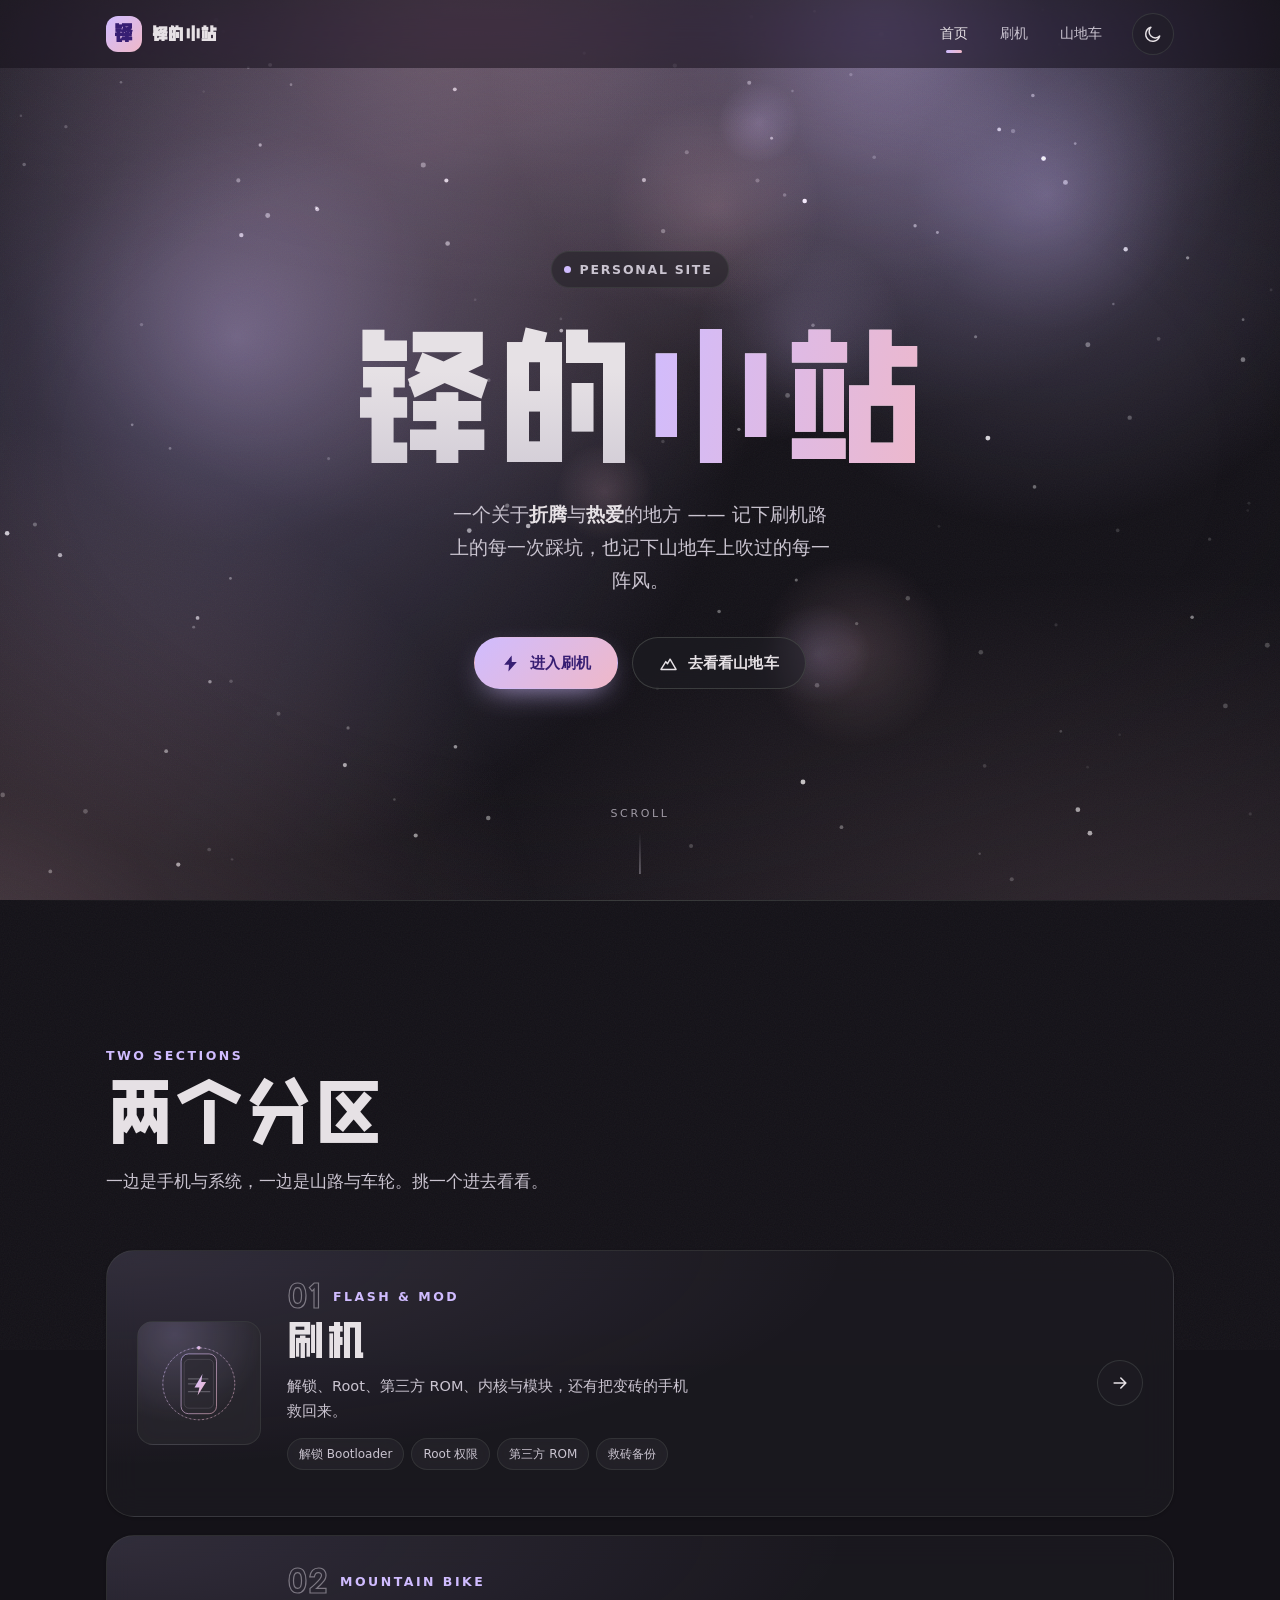
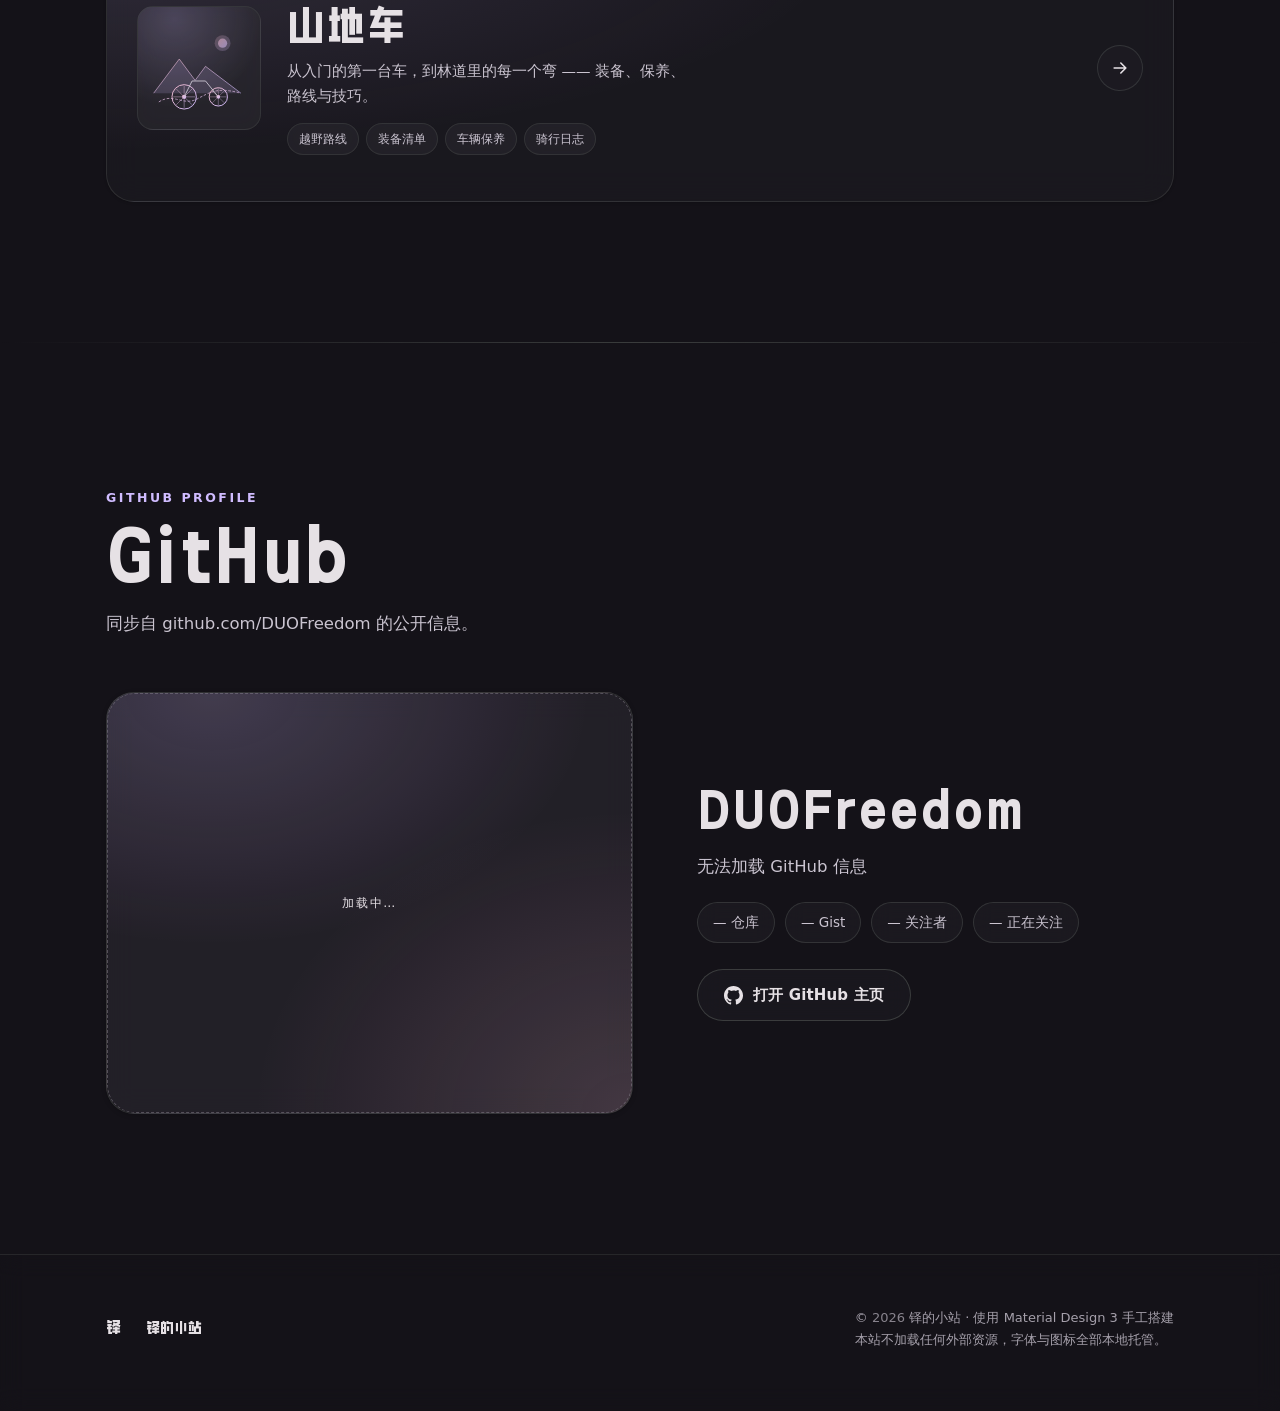
==== commit 15c96b20: "feat: add GitHub profile section to index.html - 读取 https://api.github.com/users/DUOFreedom - 展示头像、名" ====
--- a/index.html
+++ b/index.html
@@ -879,6 +879,44 @@
     </div>
   </section>
 
+  <hr class="rule">
+
+  <section class="section entries">
+    <div class="wrap">
+      <header class="entries-head reveal">
+        <span class="sec-kicker">GitHub Profile</span>
+        <h2 class="sec-title">GitHub</h2>
+        <p class="sec-body">同步自 <a href="https://github.com/DUOFreedom" target="_blank" rel="noopener">github.com/DUOFreedom</a> 的公开信息。</p>
+      </header>
+
+      <div id="gh-profile" class="grid-2 flip">
+        <div class="visual">
+          <div class="panel" id="gh-avatar-wrap" aria-label="GitHub 头像">
+            <div class="img-ph" id="gh-avatar-ph">
+              <em>加载中…</em>
+            </div>
+          </div>
+        </div>
+        <div class="txt">
+          <h3 id="gh-name" class="sec-title" style="font-size:clamp(1.8rem,6vw,3.2rem);margin:0 0 8px;">DUOFreedom</h3>
+          <p id="gh-bio" class="sec-body" style="margin-top:14px;">I am DUOFreedom, let's build a better open-source world together</p>
+          <div class="chips" id="gh-stats" style="margin-top:20px;">
+            <li><span id="gh-repos">—</span> 仓库</li>
+            <li><span id="gh-gists">—</span> Gist</li>
+            <li><span id="gh-followers">—</span> 关注者</li>
+            <li><span id="gh-following">—</span> 正在关注</li>
+          </div>
+          <div style="margin-top:26px;">
+            <a class="btn btn-outlined" href="https://github.com/DUOFreedom" target="_blank" rel="noopener">
+              <svg viewBox="0 0 24 24" fill="currentColor" aria-hidden="true"><path d="M12 0C5.374 0 0 5.373 0 12c0 5.302 3.438 9.8 8.207 11.387.599.111.793-.261.793-.577v-2.234c-3.338.726-4.033-1.416-4.033-1.416-.546-1.387-1.333-1.756-1.333-1.756-1.089-.745.083-.729.083-.729 1.205.084 1.839 1.237 1.839 1.237 1.07 1.834 2.807 1.304 3.492.997.107-.775.418-1.305.762-1.604-2.665-.305-5.467-1.334-5.467-5.931 0-1.311.469-2.381 1.236-3.221-.124-.303-.535-1.524.117-3.176 0 0 1.008-.322 3.301 1.23A11.509 11.509 0 0112 5.803c1.02.005 2.047.138 3.006.404 2.291-1.552 3.297-1.23 3.297-1.23.653 1.653.242 2.874.118 3.176.77.84 1.235 1.911 1.235 3.221 0 4.609-2.807 5.624-5.479 5.921.43.372.823 1.102.823 2.222v3.293c0 .319.192.694.801.576C20.566 21.797 24 17.3 24 12c0-6.627-5.373-12-12-12z"/></svg>
+              打开 GitHub 主页
+            </a>
+          </div>
+        </div>
+      </div>
+    </div>
+  </section>
+
 </main>
 
 <footer class="foot">
@@ -1241,6 +1279,46 @@
   /* ---------------- 年份 ---------------- */
   var year = document.getElementById('year');
   if (year) year.textContent = String(new Date().getFullYear());
+
+  /* ---------------- GitHub Profile ---------------- */
+  (function () {
+    var nameEl = document.getElementById('gh-name');
+    var bioEl = document.getElementById('gh-bio');
+    var reposEl = document.getElementById('gh-repos');
+    var gistsEl = document.getElementById('gh-gists');
+    var followersEl = document.getElementById('gh-followers');
+    var followingEl = document.getElementById('gh-following');
+    var avatarWrap = document.getElementById('gh-avatar-wrap');
+    var avatarPh = document.getElementById('gh-avatar-ph');
+
+    fetch('https://api.github.com/users/DUOFreedom', {
+      headers: { 'Accept': 'application/vnd.github+json' }
+    })
+      .then(function (res) { return res.ok ? res.json() : Promise.reject(res.status); })
+      .then(function (data) {
+        if (nameEl) nameEl.textContent = data.name || data.login;
+        if (bioEl) bioEl.textContent = data.bio || '暂无简介';
+        if (reposEl) reposEl.textContent = data.public_repos;
+        if (gistsEl) gistsEl.textContent = data.public_gists;
+        if (followersEl) followersEl.textContent = data.followers;
+        if (followingEl) followingEl.textContent = data.following;
+        if (avatarWrap && data.avatar_url) {
+          var img = document.createElement('img');
+          img.src = data.avatar_url + '&s=256';
+          img.alt = data.login;
+          img.style.width = '100%';
+          img.style.height = '100%';
+          img.style.objectFit = 'cover';
+          img.style.borderRadius = 'var(--radius-xl)';
+          img.onload = function () { if (avatarPh) avatarPh.style.display = 'none'; };
+          avatarWrap.appendChild(img);
+        }
+      })
+      .catch(function (err) {
+        console.warn('GitHub profile load failed:', err);
+        if (bioEl) bioEl.textContent = '无法加载 GitHub 信息';
+      });
+  })();
 })();
 </script>
 </body>
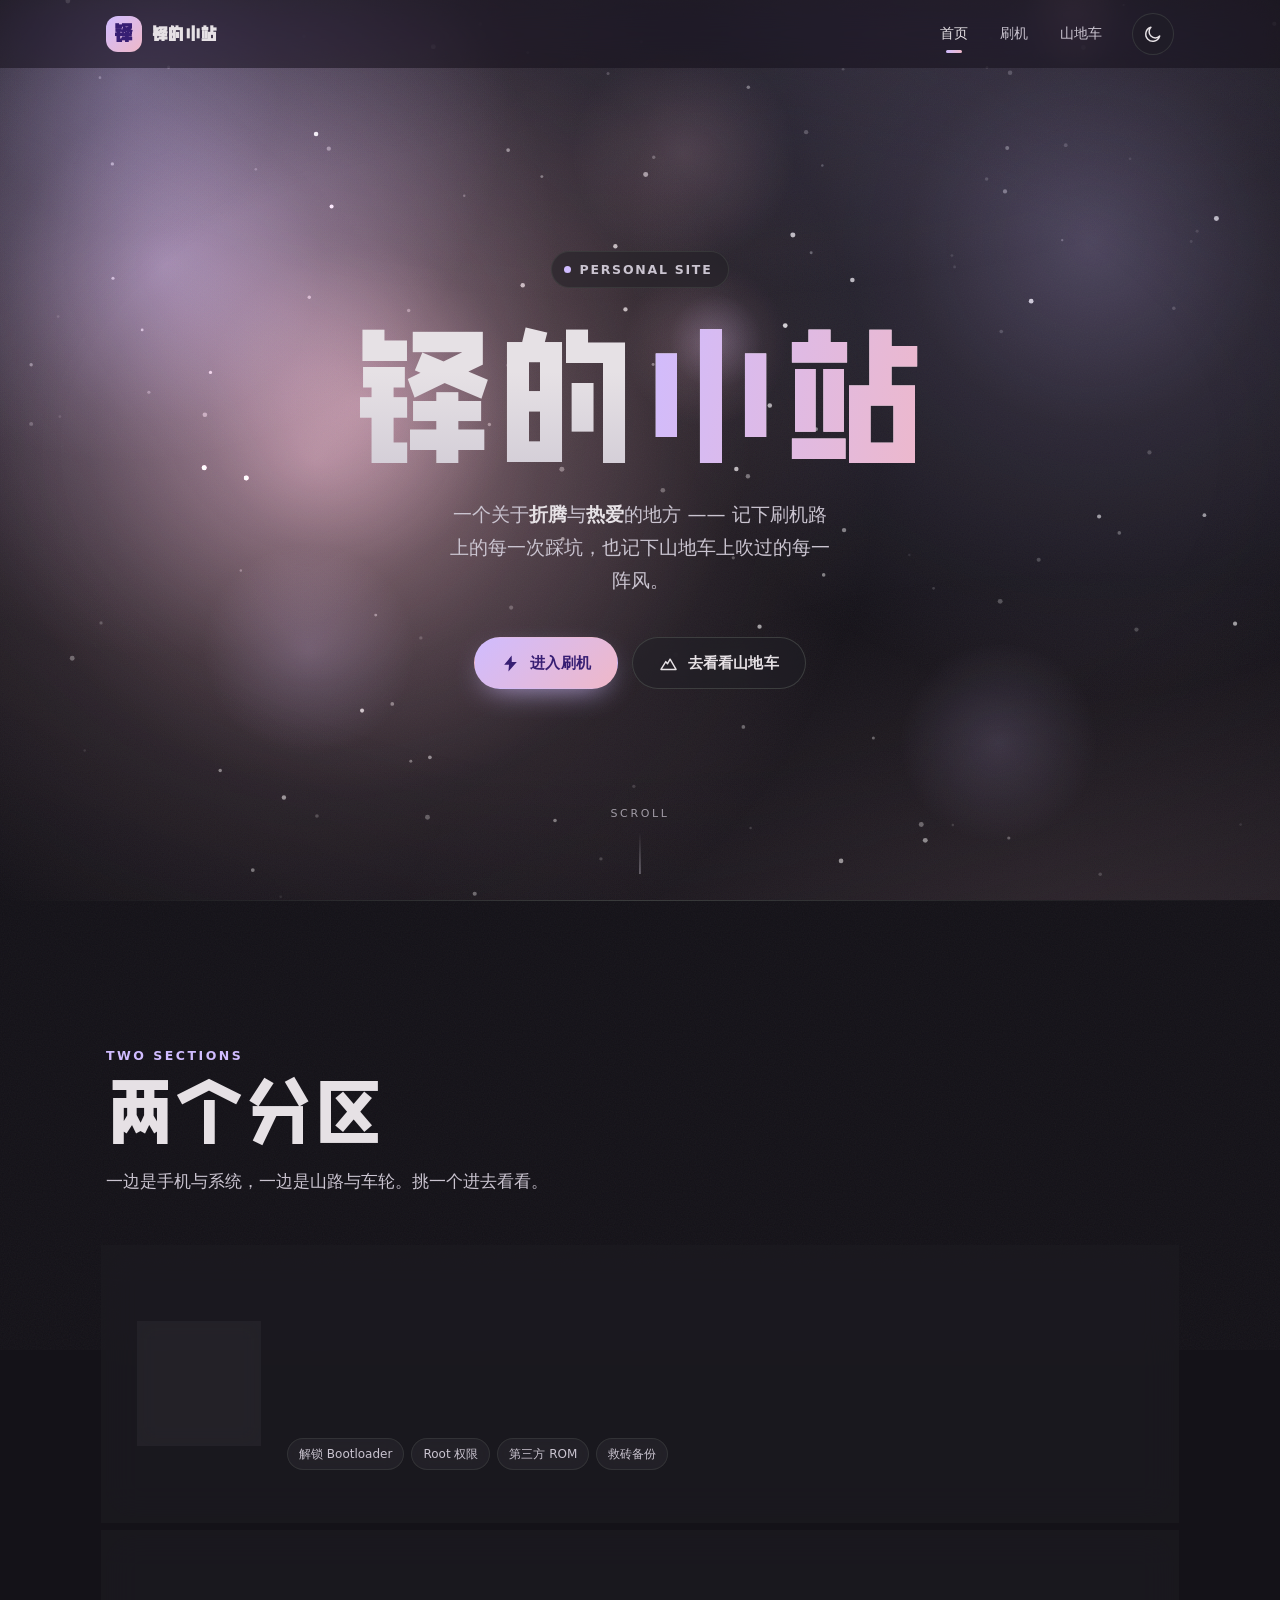
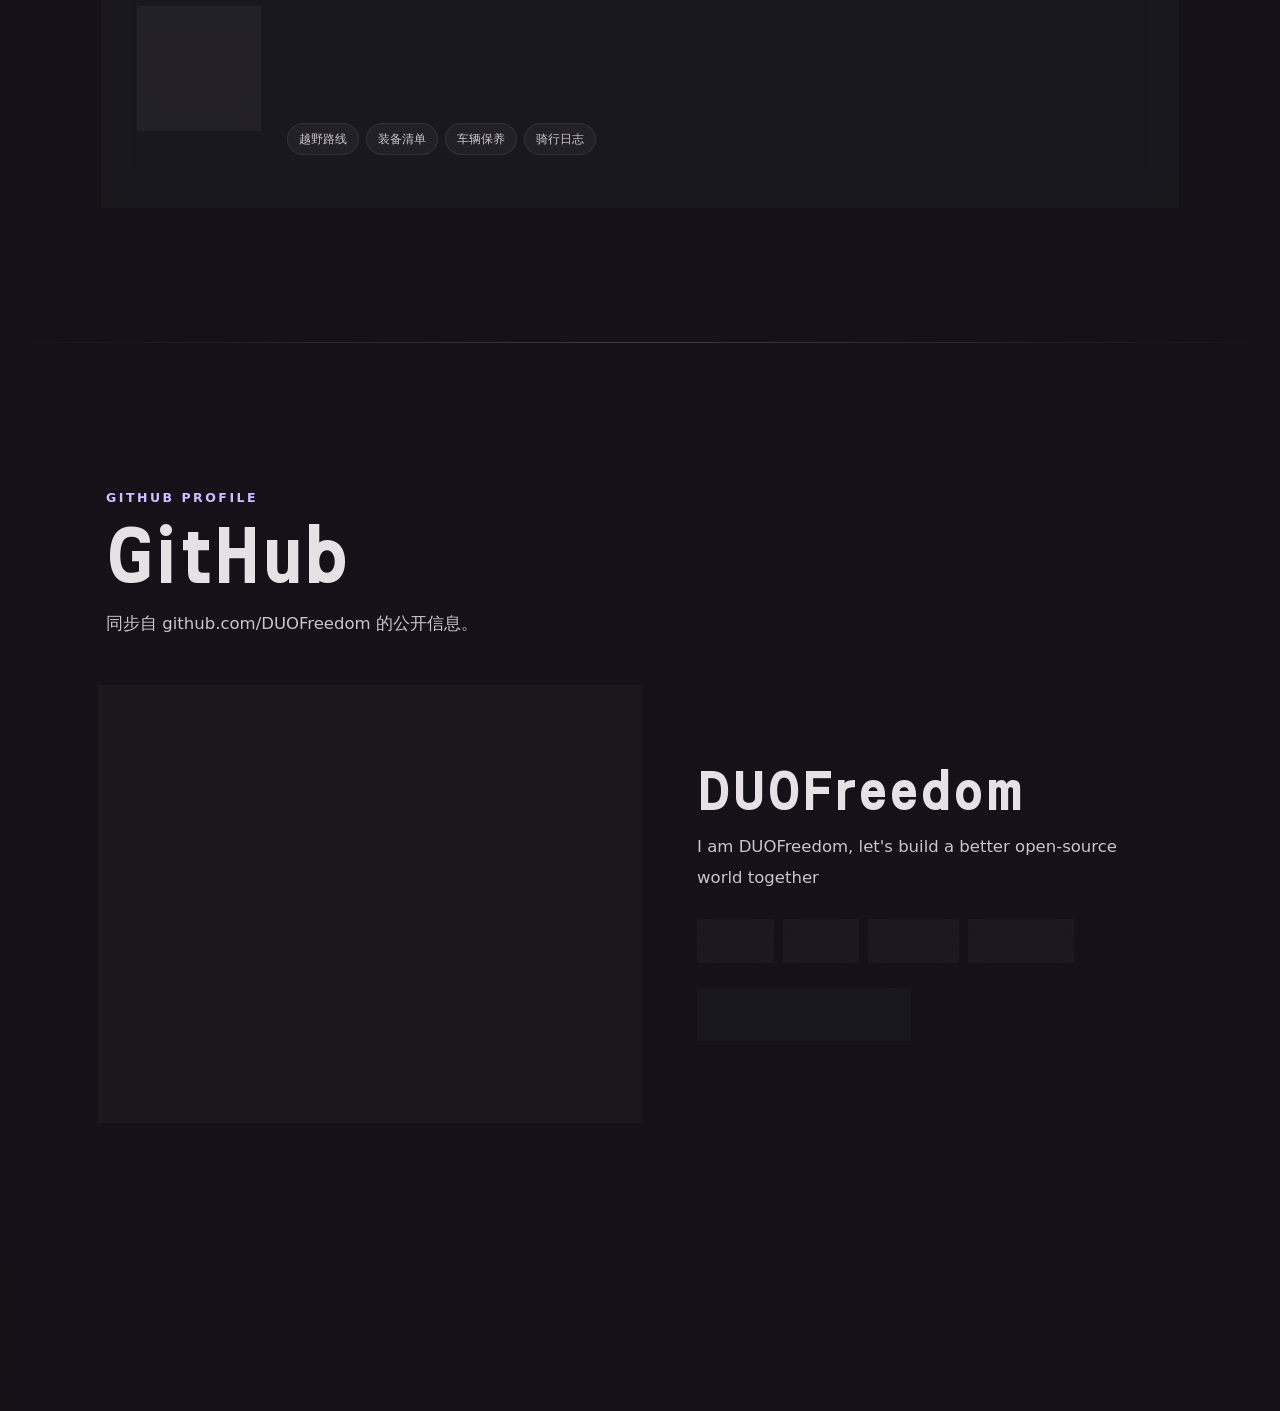
==== commit ee523065: "fix(index): GitHub 区块改为静态渲染 + 合法列表结构 - 头像直接以 <img> 写入 HTML（contain 内缩、加载失败回退文字），不再依赖 JS 动态创建 - 统计改为合" ====
--- a/index.html
+++ b/index.html
@@ -322,6 +322,21 @@
 }
 .panel:hover::before{opacity:1}
 .panel svg{width:min(78%,420px);height:auto;overflow:visible}
+.panel img{width:100%;height:100%;object-fit:cover;display:block;border-radius:inherit}
+
+/* GitHub 资料卡 */
+.gh-avatar{display:block;padding:clamp(18px,4vw,40px);text-decoration:none;color:inherit}
+.gh-avatar img{width:100%;height:100%;object-fit:contain;display:block;border-radius:calc(var(--radius-xl) - 14px)}
+.gh-avatar.is-fallback img{display:none}
+.gh-avatar.is-fallback::after{
+  content:"DUOFreedom";font-family:var(--font-display);
+  font-size:clamp(1.1rem,3vw,1.6rem);color:var(--c-on-surface-var);letter-spacing:.02em
+}
+.gh-name{font-size:clamp(1.8rem,6vw,3.2rem);margin:0 0 8px}
+.gh-bio{margin-top:14px}
+.gh-stats li{display:inline-flex;align-items:baseline;gap:6px}
+.gh-stats strong{font-size:15px;font-weight:700;color:var(--c-on-surface);font-variant-numeric:tabular-nums}
+.gh-actions{margin-top:26px}
 .spin-slow{transform-origin:center;animation:spin 14s linear infinite}
 @keyframes spin{to{transform:rotate(360deg)}}
 .pulse{animation:pulse 3.6s var(--ease) infinite}
@@ -891,22 +906,20 @@
 
       <div id="gh-profile" class="grid-2 flip">
         <div class="visual">
-          <div class="panel" id="gh-avatar-wrap" aria-label="GitHub 头像">
-            <div class="img-ph" id="gh-avatar-ph">
-              <em>加载中…</em>
-            </div>
-          </div>
+          <a class="panel gh-avatar" href="https://github.com/DUOFreedom" target="_blank" rel="noopener" aria-label="在 GitHub 上查看 DUOFreedom">
+            <img src="https://avatars.githubusercontent.com/u/338660054?v=4&amp;s=440" width="440" height="440" alt="DUOFreedom 的 GitHub 头像" loading="lazy" decoding="async" referrerpolicy="no-referrer" onerror="this.parentNode.classList.add('is-fallback')">
+          </a>
         </div>
         <div class="txt">
-          <h3 id="gh-name" class="sec-title" style="font-size:clamp(1.8rem,6vw,3.2rem);margin:0 0 8px;">DUOFreedom</h3>
-          <p id="gh-bio" class="sec-body" style="margin-top:14px;">I am DUOFreedom, let's build a better open-source world together</p>
-          <div class="chips" id="gh-stats" style="margin-top:20px;">
-            <li><span id="gh-repos">—</span> 仓库</li>
-            <li><span id="gh-gists">—</span> Gist</li>
-            <li><span id="gh-followers">—</span> 关注者</li>
-            <li><span id="gh-following">—</span> 正在关注</li>
-          </div>
-          <div style="margin-top:26px;">
+          <h3 id="gh-name" class="sec-title gh-name">DUOFreedom</h3>
+          <p id="gh-bio" class="sec-body gh-bio">I am DUOFreedom, let's build a better open-source world together</p>
+          <ul class="chips gh-stats">
+            <li><strong id="gh-repos">3</strong>仓库</li>
+            <li><strong id="gh-gists">0</strong>Gist</li>
+            <li><strong id="gh-followers">1</strong>关注者</li>
+            <li><strong id="gh-following">0</strong>正在关注</li>
+          </ul>
+          <div class="gh-actions">
             <a class="btn btn-outlined" href="https://github.com/DUOFreedom" target="_blank" rel="noopener">
               <svg viewBox="0 0 24 24" fill="currentColor" aria-hidden="true"><path d="M12 0C5.374 0 0 5.373 0 12c0 5.302 3.438 9.8 8.207 11.387.599.111.793-.261.793-.577v-2.234c-3.338.726-4.033-1.416-4.033-1.416-.546-1.387-1.333-1.756-1.333-1.756-1.089-.745.083-.729.083-.729 1.205.084 1.839 1.237 1.839 1.237 1.07 1.834 2.807 1.304 3.492.997.107-.775.418-1.305.762-1.604-2.665-.305-5.467-1.334-5.467-5.931 0-1.311.469-2.381 1.236-3.221-.124-.303-.535-1.524.117-3.176 0 0 1.008-.322 3.301 1.23A11.509 11.509 0 0112 5.803c1.02.005 2.047.138 3.006.404 2.291-1.552 3.297-1.23 3.297-1.23.653 1.653.242 2.874.118 3.176.77.84 1.235 1.911 1.235 3.221 0 4.609-2.807 5.624-5.479 5.921.43.372.823 1.102.823 2.222v3.293c0 .319.192.694.801.576C20.566 21.797 24 17.3 24 12c0-6.627-5.373-12-12-12z"/></svg>
               打开 GitHub 主页
@@ -1280,43 +1293,43 @@
   var year = document.getElementById('year');
   if (year) year.textContent = String(new Date().getFullYear());
 
-  /* ---------------- GitHub Profile ---------------- */
+  /* ---------------- GitHub Profile ----------------
+     HTML 里已经写好真实数据，脚本只在请求成功时做增量刷新；
+     请求失败（断网 / 匿名限流）时保持静态内容，不会出现空占位。 */
   (function () {
-    var nameEl = document.getElementById('gh-name');
-    var bioEl = document.getElementById('gh-bio');
-    var reposEl = document.getElementById('gh-repos');
-    var gistsEl = document.getElementById('gh-gists');
-    var followersEl = document.getElementById('gh-followers');
-    var followingEl = document.getElementById('gh-following');
-    var avatarWrap = document.getElementById('gh-avatar-wrap');
-    var avatarPh = document.getElementById('gh-avatar-ph');
+    if (!window.fetch) return;
+
+    var el = {
+      name: document.getElementById('gh-name'),
+      bio: document.getElementById('gh-bio'),
+      repos: document.getElementById('gh-repos'),
+      gists: document.getElementById('gh-gists'),
+      followers: document.getElementById('gh-followers'),
+      following: document.getElementById('gh-following')
+    };
+
+    function set(node, value) {
+      if (node && value !== undefined && value !== null && value !== '') {
+        node.textContent = String(value);
+      }
+    }
 
     fetch('https://api.github.com/users/DUOFreedom', {
       headers: { 'Accept': 'application/vnd.github+json' }
     })
-      .then(function (res) { return res.ok ? res.json() : Promise.reject(res.status); })
-      .then(function (data) {
-        if (nameEl) nameEl.textContent = data.name || data.login;
-        if (bioEl) bioEl.textContent = data.bio || '暂无简介';
-        if (reposEl) reposEl.textContent = data.public_repos;
-        if (gistsEl) gistsEl.textContent = data.public_gists;
-        if (followersEl) followersEl.textContent = data.followers;
-        if (followingEl) followingEl.textContent = data.following;
-        if (avatarWrap && data.avatar_url) {
-          var img = document.createElement('img');
-          img.src = data.avatar_url + '&s=256';
-          img.alt = data.login;
-          img.style.width = '100%';
-          img.style.height = '100%';
-          img.style.objectFit = 'cover';
-          img.style.borderRadius = 'var(--radius-xl)';
-          img.onload = function () { if (avatarPh) avatarPh.style.display = 'none'; };
-          avatarWrap.appendChild(img);
-        }
+      .then(function (res) {
+        return res.ok ? res.json() : Promise.reject(new Error('HTTP ' + res.status));
       })
-      .catch(function (err) {
-        console.warn('GitHub profile load failed:', err);
-        if (bioEl) bioEl.textContent = '无法加载 GitHub 信息';
+      .then(function (d) {
+        set(el.name, d.name || d.login);
+        set(el.bio, d.bio);
+        set(el.repos, d.public_repos);
+        set(el.gists, d.public_gists);
+        set(el.followers, d.followers);
+        set(el.following, d.following);
+      })
+      .catch(function () {
+        /* 静默失败：静态数据已经可用 */
       });
   })();
 })();
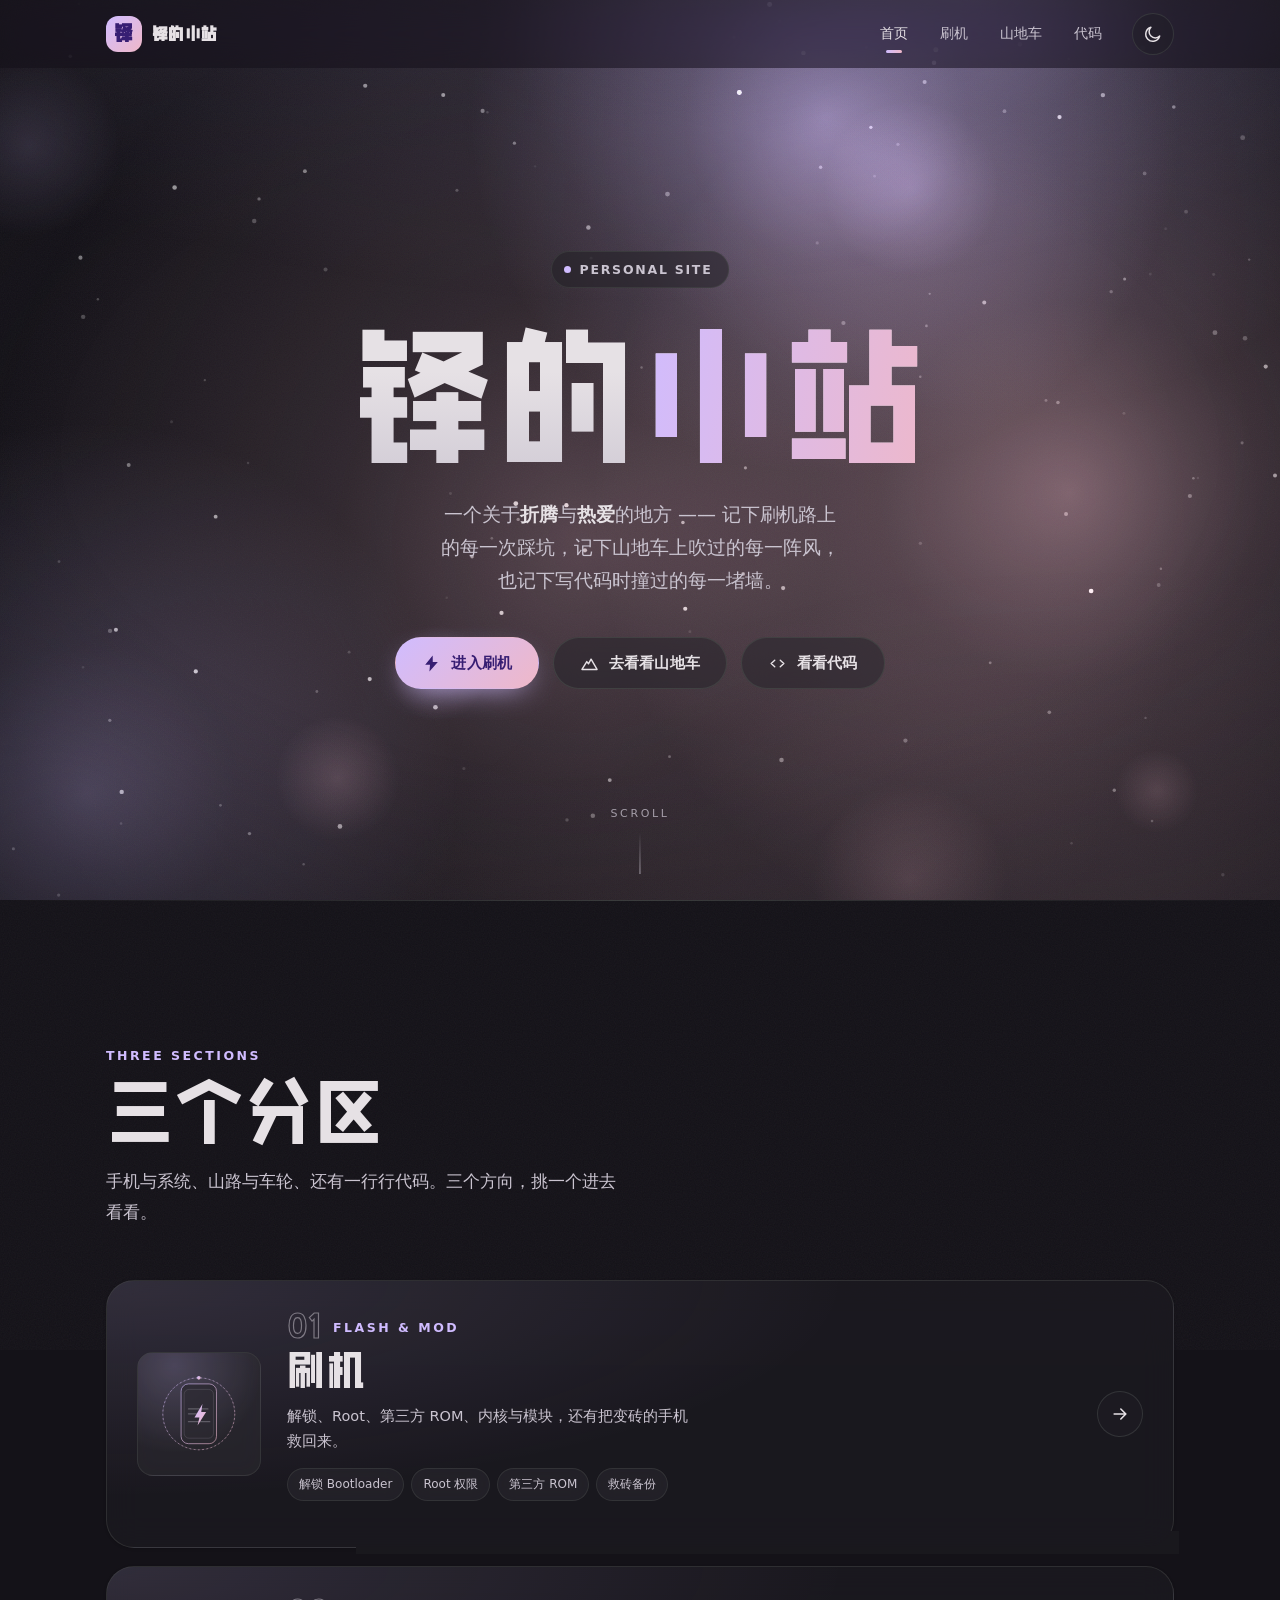
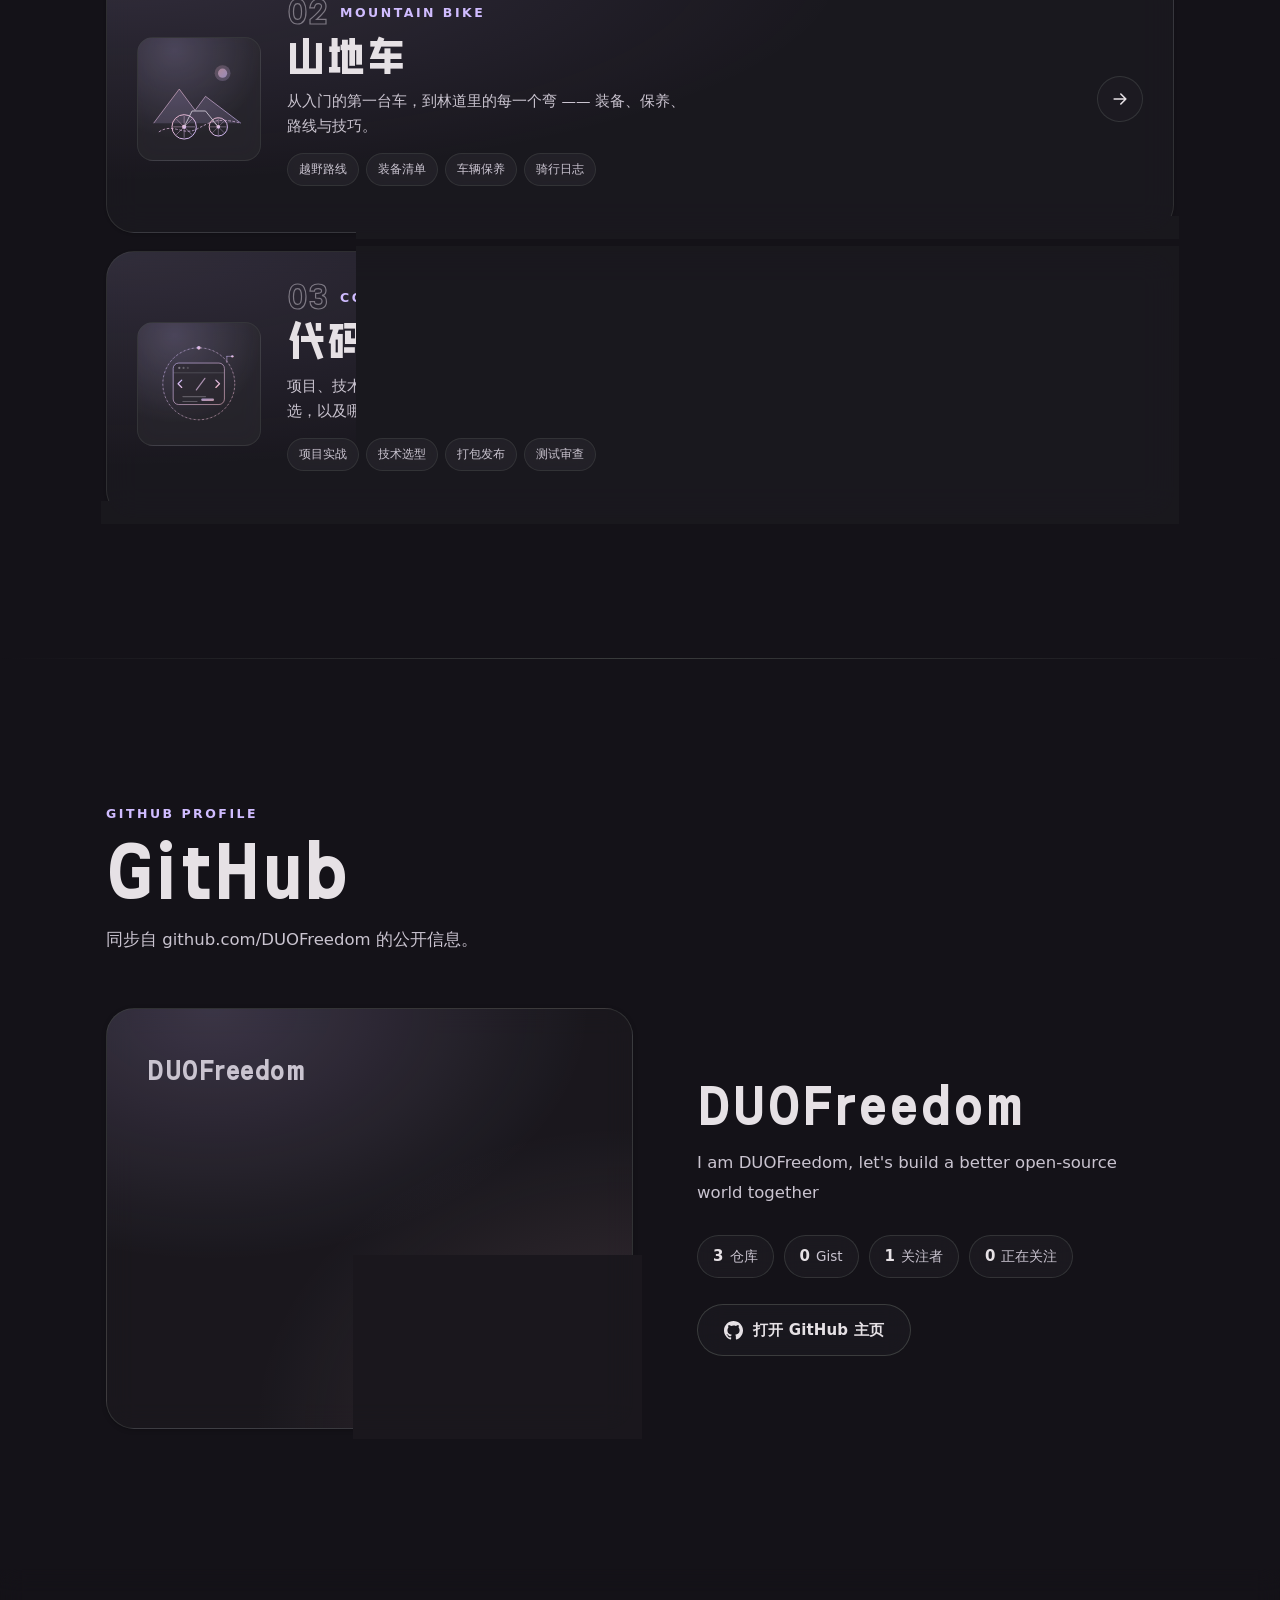
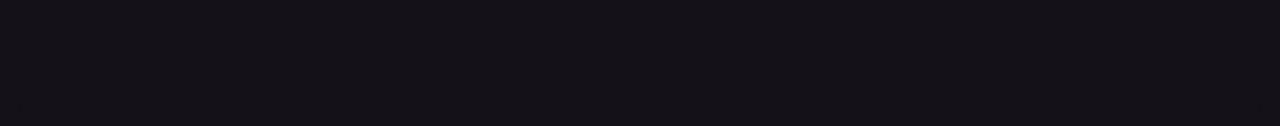
==== commit dda34c78: "feat: 新增「代码与开源」分区（code.html + 14 个线稿配图），首页加 03 入口横幅 - code.html：与 flash/bike 同构的三级视图（大类 → 分项 → 详情）、侧" ====
--- a/index.html
+++ b/index.html
@@ -767,6 +767,7 @@
       <a href="index.html" class="active">首页</a>
       <a href="flash.html">刷机</a>
       <a href="bike.html">山地车</a>
+      <a href="code.html">代码</a>
     </nav>
     <button class="icon-btn" id="themeBtn" type="button" aria-label="切换深浅色主题">
       <svg class="sun" viewBox="0 0 24 24" fill="none" stroke="currentColor" stroke-width="1.8" stroke-linecap="round" stroke-linejoin="round" aria-hidden="true">
@@ -785,7 +786,7 @@
     <div class="wrap">
       <p class="eyebrow reveal"><span class="dot"></span>Personal Site</p>
       <h1 class="reveal d1">铎的<span class="glow">小站</span></h1>
-      <p class="lede reveal d2">一个关于<b>折腾</b>与<b>热爱</b>的地方 —— 记下刷机路上的每一次踩坑，也记下山地车上吹过的每一阵风。</p>
+      <p class="lede reveal d2">一个关于<b>折腾</b>与<b>热爱</b>的地方 —— 记下刷机路上的每一次踩坑，记下山地车上吹过的每一阵风，也记下写代码时撞过的每一堵墙。</p>
       <div class="cta reveal d3">
         <a class="btn btn-filled" href="flash.html">
           <svg viewBox="0 0 24 24" fill="currentColor" aria-hidden="true"><path d="M13.5 2 4 13.6h6.1L9.4 22 20 10.2h-6.4z"/></svg>
@@ -797,6 +798,12 @@
           </svg>
           去看看山地车
         </a>
+        <a class="btn btn-outlined" href="code.html">
+          <svg viewBox="0 0 24 24" fill="none" stroke="currentColor" stroke-width="1.8" stroke-linecap="round" stroke-linejoin="round" aria-hidden="true">
+            <path d="M8.5 8 4 12l4.5 4M15.5 8 20 12l-4.5 4"/>
+          </svg>
+          看看代码
+        </a>
       </div>
     </div>
     <div class="scroll-cue" aria-hidden="true"><span>Scroll</span><span class="line"></span></div>
@@ -807,9 +814,9 @@
   <section class="section entries">
     <div class="wrap">
       <header class="entries-head reveal">
-        <span class="sec-kicker">Two Sections</span>
-        <h2 class="sec-title">两个分区</h2>
-        <p class="sec-body">一边是手机与系统，一边是山路与车轮。挑一个进去看看。</p>
+        <span class="sec-kicker">Three Sections</span>
+        <h2 class="sec-title">三个分区</h2>
+        <p class="sec-body">手机与系统、山路与车轮、还有一行行代码。三个方向，挑一个进去看看。</p>
       </header>
 
       <div class="banners">
@@ -890,6 +897,44 @@
           </div>
         </a>
 
+        <a class="banner reveal d3" href="code.html" data-glare>
+          <div class="banner-grid">
+            <div class="banner-media">
+              <svg viewBox="0 0 320 320" role="img" aria-label="代码与开源主题插画">
+                <defs><linearGradient id="gC" x1="0" y1="0" x2="1" y2="1">
+                  <stop offset="0" style="stop-color:rgb(var(--mdui-color-primary))"/>
+                  <stop offset="1" style="stop-color:rgb(var(--mdui-color-tertiary))"/>
+                </linearGradient></defs>
+                <circle cx="160" cy="160" r="118" fill="none" stroke="url(#gC)" stroke-opacity=".28" stroke-width="1.6"/>
+                <circle class="trace" cx="160" cy="160" r="118" fill="none" stroke="url(#gC)" stroke-opacity=".85" stroke-width="2"/>
+                <g class="spin-slow"><circle cx="160" cy="42" r="6" fill="url(#gC)"/></g>
+                <rect x="76" y="92" width="168" height="136" rx="18" fill-opacity=".7" stroke="url(#gC)" stroke-width="2" style="fill:rgb(var(--mdui-color-surface-container-high))"/>
+                <path d="M76 124h168" fill="none" stroke-width="2" stroke-opacity=".5" style="stroke:rgb(var(--mdui-color-outline))"/>
+                <g fill-opacity=".8" style="fill:rgb(var(--mdui-color-outline))">
+                  <circle cx="96" cy="108" r="3.6"/><circle cx="110" cy="108" r="3.6" fill-opacity=".55"/><circle cx="124" cy="108" r="3.6" fill-opacity=".35"/>
+                </g>
+                <path d="M104 148l-12 12 12 12M216 148l12 12-12 12" fill="none" stroke="url(#gC)" stroke-width="4" stroke-linecap="round" stroke-linejoin="round"/>
+                <path d="M180 142l-28 38" fill="none" stroke="url(#gC)" stroke-width="4" stroke-linecap="round" stroke-opacity=".7"/>
+                <g fill="none" stroke-width="4" stroke-linecap="round" stroke-opacity=".5" style="stroke:rgb(var(--mdui-color-outline))">
+                  <path d="M108 202h74"/><path d="M108 218h46"/>
+                </g>
+                <rect x="168" y="208" width="42" height="8" rx="4" fill="url(#gC)" fill-opacity=".75"/>
+                <path d="M252 70v20M252 70h18" fill="none" stroke="url(#gC)" stroke-width="2.4" stroke-linecap="round" stroke-opacity=".7"/>
+                <circle cx="270" cy="70" r="4" fill="url(#gC)"/>
+              </svg>
+            </div>
+            <div class="banner-info">
+              <div class="banner-meta"><span class="banner-num">03</span><span class="sec-kicker">Code &amp; Open Source</span></div>
+              <h3 class="banner-title">代码与开源</h3>
+              <p class="banner-desc">项目、技术选型、打包发布与工程习惯 —— 写清为什么这么选，以及哪里容易翻车。</p>
+              <ul class="banner-tags"><li>项目实战</li><li>技术选型</li><li>打包发布</li><li>测试审查</li></ul>
+            </div>
+            <span class="banner-arrow" aria-hidden="true">
+              <svg viewBox="0 0 24 24" fill="none" stroke="currentColor" stroke-width="1.9" stroke-linecap="round" stroke-linejoin="round"><path d="M5 12h14M13 6l6 6-6 6"/></svg>
+            </span>
+          </div>
+        </a>
+
       </div>
     </div>
   </section>
